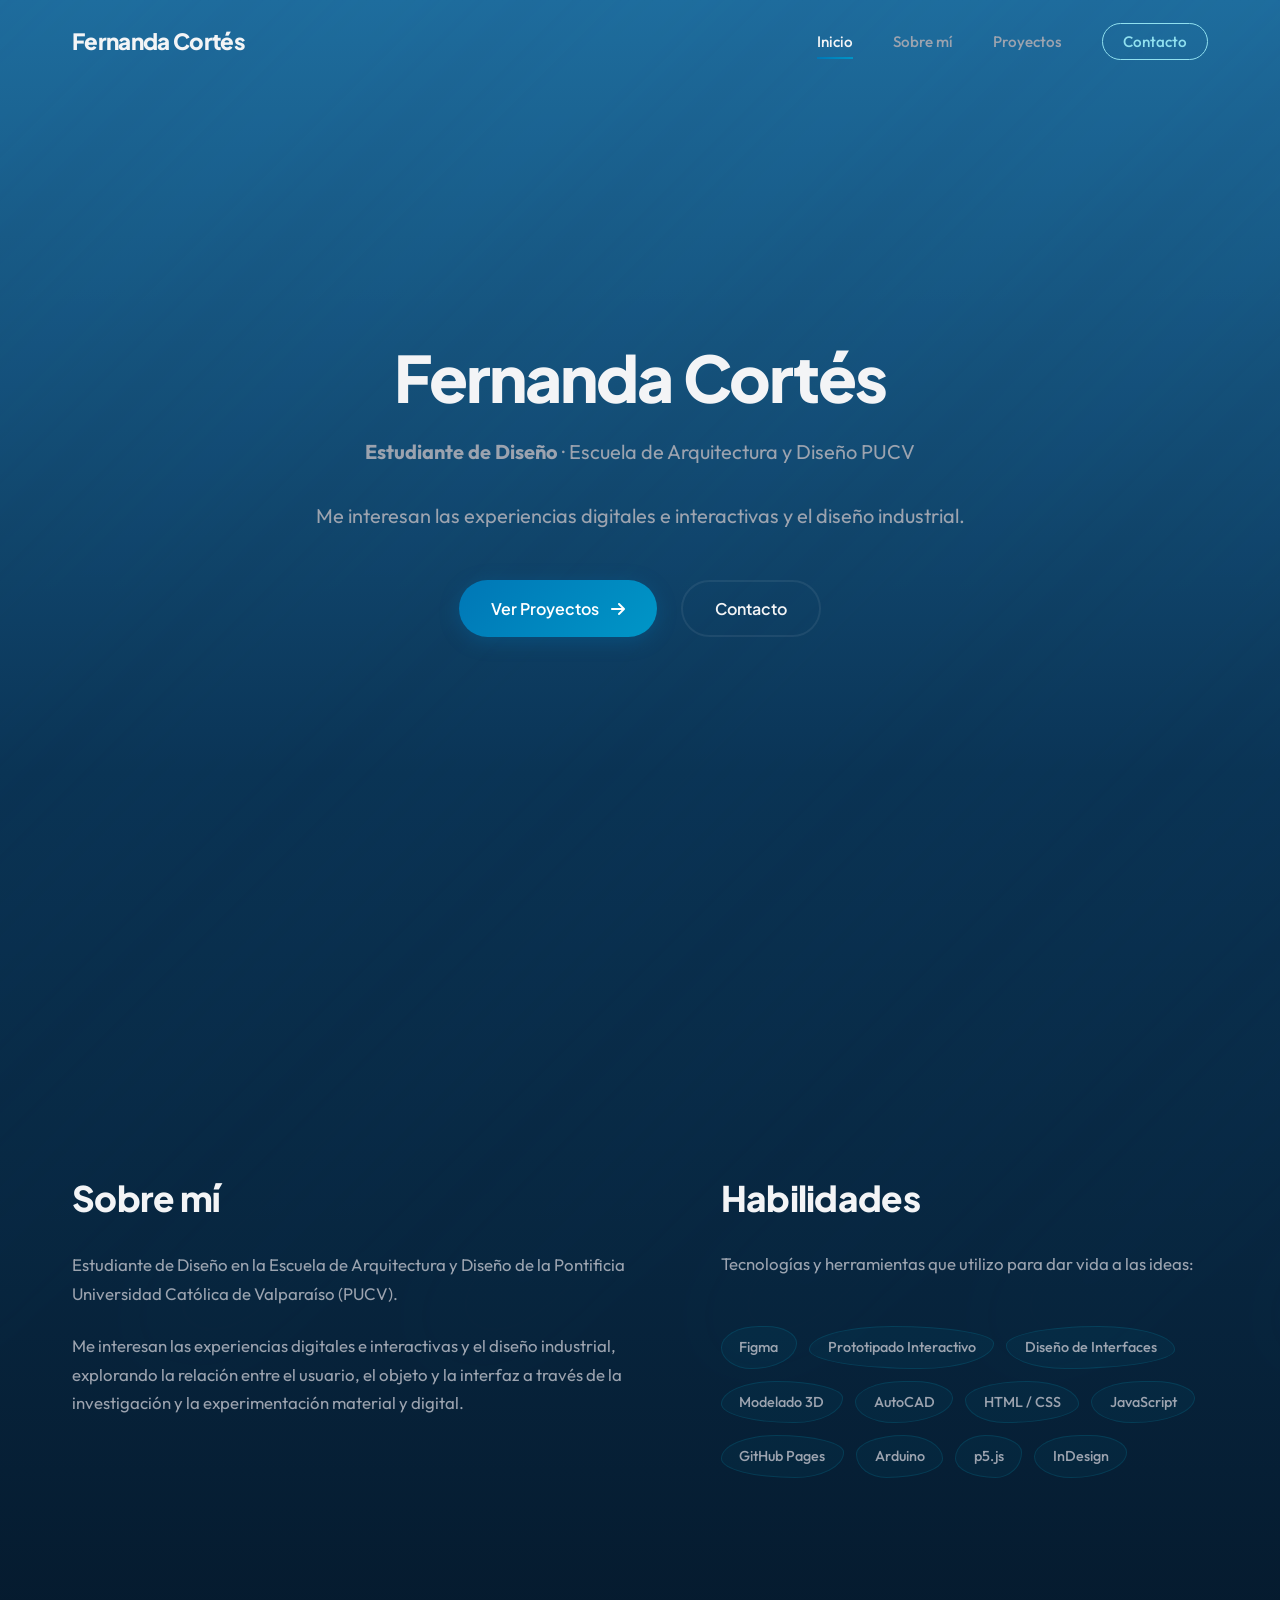
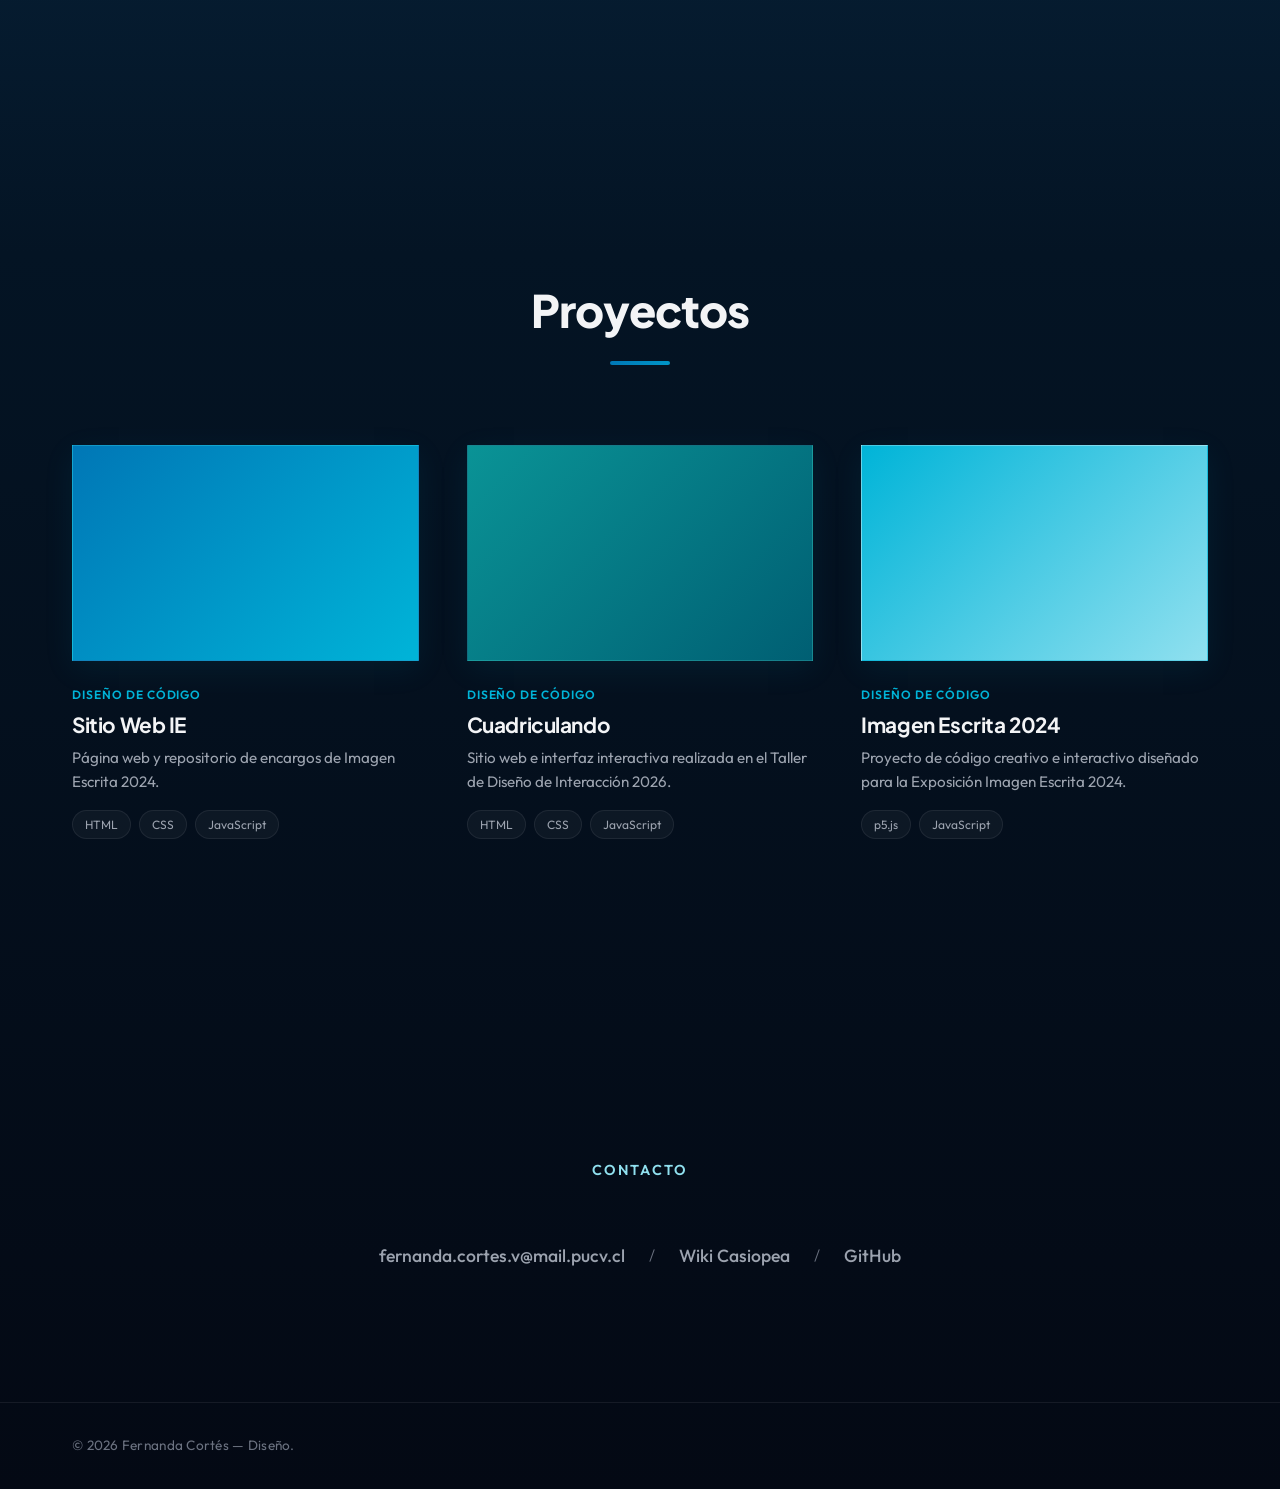
==== index.html @ 05c1f34c "primera propuesta" ====
<!DOCTYPE html>
<html lang="es">
<head>
    <meta charset="UTF-8">
    <meta name="viewport" content="width=device-width, initial-scale=1.0">
    <title>Diseño Desde el Código | Presentación</title>
    <meta name="description" content="Portafolio profesional de desarrollo web y diseño de interfaces. Creación de aplicaciones interactivas con tecnologías modernas y estética premium.">
    <!-- Google Fonts -->
    <link rel="preconnect" href="https://fonts.googleapis.com">
    <link rel="preconnect" href="https://fonts.gstatic.com" crossorigin>
    <link href="https://fonts.googleapis.com/css2?family=Outfit:wght@300;400;500;600;700;800&family=Plus+Jakarta+Sans:wght@300;400;500;600;700;800&display=swap" rel="stylesheet">
    <!-- FontAwesome para iconos -->
    <link rel="stylesheet" href="https://cdnjs.cloudflare.com/ajax/libs/font-awesome/6.4.0/css/all.min.css">
    <!-- Stylesheet -->
    <link rel="stylesheet" href="styles.css">
</head>
    <!-- Rayos de Sol Submarinos (Caustics) -->
    <div id="sunlight-rays"></div>

    <!-- Fondo de Partículas Dinámico -->
    <div id="hero-canvas-container">
        <canvas id="hero-canvas"></canvas>
    </div>

    <!-- Barra de Navegación -->
    <nav class="navbar" id="navbar">
        <div class="nav-container">
            <a href="#inicio" class="logo" id="nav-logo">
                Fernanda Cortés
            </a>
            
            <ul class="nav-menu" id="nav-menu">
                <li class="nav-item"><a href="#inicio" class="nav-link active" id="link-inicio">Inicio</a></li>
                <li class="nav-item"><a href="#sobre-mi" class="nav-link" id="link-sobre-mi">Sobre mí</a></li>
                <li class="nav-item"><a href="#proyectos" class="nav-link" id="link-proyectos">Proyectos</a></li>
                <li class="nav-item"><a href="#contacto" class="nav-link btn-contact" id="link-contacto">Contacto</a></li>
            </ul>

            <div class="hamburger" id="hamburger-menu">
                <span class="bar"></span>
                <span class="bar"></span>
                <span class="bar"></span>
            </div>
        </div>
    </nav>

    <!-- Sección Hero (Inicio) -->
    <header id="inicio" class="hero-section">
        <div class="hero-content">
            <h1 class="hero-title" id="hero-title">
                Fernanda Cortés
            </h1>
            <p class="hero-subtitle" id="hero-subtitle">
                <strong>Estudiante de Diseño</strong> · Escuela de Arquitectura y Diseño PUCV<br><br>
                Me interesan las experiencias digitales e interactivas y el diseño industrial.
            </p>
            <div class="hero-actions">
                <a href="#proyectos" class="btn btn-primary" id="btn-hero-projects">
                    Ver Proyectos <i class="fa-solid fa-arrow-right"></i>
                </a>
                <a href="#contacto" class="btn btn-secondary" id="btn-hero-contact">Contacto</a>
            </div>
        </div>
    </header>

    <!-- Sección Sobre Mí y Habilidades (Simplificada y sin cajas) -->
    <section id="sobre-mi" class="about-section section-padding">
        <div class="container">
            <div class="about-clean-grid">
                <!-- Columna Sobre Mí -->
                <div class="about-text">
                    <h2 class="about-title">Sobre mí</h2>
                    <p>
                        Estudiante de Diseño en la Escuela de Arquitectura y Diseño de la Pontificia Universidad Católica de Valparaíso (PUCV).
                    </p>
                    <p>
                        Me interesan las experiencias digitales e interactivas y el diseño industrial, explorando la relación entre el usuario, el objeto y la interfaz a través de la investigación y la experimentación material y digital.
                    </p>
                </div>

                <!-- Columna Habilidades -->
                <div class="skills-clean">
                    <h2 class="about-title">Habilidades</h2>
                    <p class="skills-intro">Tecnologías y herramientas que utilizo para dar vida a las ideas:</p>
                    <div class="skills-tags">
                        <span class="skill-tag">Figma</span>
                        <span class="skill-tag">Prototipado Interactivo</span>
                        <span class="skill-tag">Diseño de Interfaces</span>
                        <span class="skill-tag">Modelado 3D</span>
                        <span class="skill-tag">AutoCAD</span>
                        <span class="skill-tag">HTML / CSS</span>
                        <span class="skill-tag">JavaScript</span>
                        <span class="skill-tag">GitHub Pages</span>
                        <span class="skill-tag">Arduino</span>
                        <span class="skill-tag">p5.js</span>
                        <span class="skill-tag">InDesign</span>
                    </div>
                </div>
            </div>
        </div>
    </section>

    <!-- Sección Proyectos (Simplificada sin pestañas de filtro) -->
    <section id="proyectos" class="projects-section section-padding">
        <div class="container">
            <div class="section-header">
                <h2 class="section-title">Proyectos</h2>
                <div class="header-line"></div>
            </div>

            <!-- Grid de Proyectos Simplificado sin cajas pesadas -->
            <div class="projects-grid-clean">
                <!-- Proyecto 1 -->
                <div class="project-card-clean">
                    <a href="https://cortesfernanda.github.io/sitio_web_IE/" target="_blank" class="project-image-link">
                        <div class="project-image-wrapper-clean project-grad-1">
                            <img src="assets/project1.png" alt="Sitio Web IE" class="project-image-clean" onerror="this.style.display='none'">
                        </div>
                    </a>
                    <div class="project-info-clean">
                        <span class="project-category-clean">Diseño de Código</span>
                        <h3 class="project-title-clean">
                            <a href="https://cortesfernanda.github.io/sitio_web_IE/" target="_blank">Sitio Web IE</a>
                        </h3>
                        <p class="project-description-clean">Página web y repositorio de encargos de Imagen Escrita 2024.</p>
                        <div class="project-tags-clean">
                            <span>HTML</span>
                            <span>CSS</span>
                            <span>JavaScript</span>
                        </div>
                    </div>
                </div>

                <!-- Proyecto 2 -->
                <div class="project-card-clean">
                    <a href="https://cortesfernanda.github.io/Cuadriculando_FernandaCortes/" target="_blank" class="project-image-link">
                        <div class="project-image-wrapper-clean project-grad-2">
                            <img src="assets/project2.png" alt="Cuadriculando" class="project-image-clean" onerror="this.style.display='none'">
                        </div>
                    </a>
                    <div class="project-info-clean">
                        <span class="project-category-clean">Diseño de Código</span>
                        <h3 class="project-title-clean">
                            <a href="https://cortesfernanda.github.io/Cuadriculando_FernandaCortes/" target="_blank">Cuadriculando</a>
                        </h3>
                        <p class="project-description-clean">Sitio web e interfaz interactiva realizada en el Taller de Diseño de Interacción 2026.</p>
                        <div class="project-tags-clean">
                            <span>HTML</span>
                            <span>CSS</span>
                            <span>JavaScript</span>
                        </div>
                    </div>
                </div>

                <!-- Proyecto 3 -->
                <div class="project-card-clean">
                    <a href="https://editor.p5js.org/FernandaCortes/full/8elTo3p3l" target="_blank" class="project-image-link">
                        <div class="project-image-wrapper-clean project-grad-3">
                            <img src="assets/project3.png" alt="Imagen Escrita 2024" class="project-image-clean" onerror="this.style.display='none'">
                        </div>
                    </a>
                    <div class="project-info-clean">
                        <span class="project-category-clean">Diseño de Código</span>
                        <h3 class="project-title-clean">
                            <a href="https://editor.p5js.org/FernandaCortes/full/8elTo3p3l" target="_blank">Imagen Escrita 2024</a>
                        </h3>
                        <p class="project-description-clean">Proyecto de código creativo e interactivo diseñado para la Exposición Imagen Escrita 2024.</p>
                        <div class="project-tags-clean">
                            <span>p5.js</span>
                            <span>JavaScript</span>
                        </div>
                    </div>
                </div>
            </div>
        </div>
    </section>

    <!-- Sección Contacto (Sin cajas de texto) -->
    <section id="contacto" class="contact-section section-padding">
        <div class="container">
            <div class="contact-clean-content">
                <span class="contact-subtle-title">Contacto</span>
                <div class="contact-single-line">
                    <a href="mailto:fernanda.cortes.v@mail.pucv.cl" class="contact-single-link">fernanda.cortes.v@mail.pucv.cl</a>
                    <span class="contact-divider">/</span>
                    <a href="https://wiki.ead.pucv.cl/Fernanda_Cort%C3%A9s" target="_blank" class="contact-single-link">Wiki Casiopea</a>
                    <span class="contact-divider">/</span>
                    <a href="https://github.com/cortesfernanda" target="_blank" class="contact-single-link">GitHub</a>
                </div>
            </div>
        </div>
    </section>

    <!-- Footer -->
    <footer class="footer">
        <div class="container">
            <div class="footer-content-minimal">
                <p>&copy; 2026 Fernanda Cortés — Diseño.</p>
            </div>
        </div>
    </footer>

    <!-- Scripts -->
    <script src="script.js"></script>
</body>
</html>
---- styles.css ----
/* ==========================================================================
   PORTAFOLIO PREMIUM - ESTILOS PRINCIPALES
   ========================================================================== */

/* Variables y Tokens de Diseño */
:root {
    --bg-primary: #040914;
    --bg-secondary: #0a1424;
    --bg-tertiary: #12243d;
    --primary: #0077b6;
    --primary-light: #90e0ef;
    --secondary: #0096c7;
    --accent: #00b4d8;
    --accent-rgb: 0, 180, 216;
    --success: #10b981;
    --error: #ef4444;
    
    --text-primary: #f3f4f6;
    --text-secondary: #9ca3af;
    --text-muted: #6b7280;
    
    --primary-grad: linear-gradient(135deg, var(--primary), var(--secondary));
    --accent-grad: linear-gradient(135deg, var(--secondary), var(--accent));
    --dark-grad: linear-gradient(180deg, var(--bg-primary), var(--bg-secondary));
    
    --glass-bg: rgba(18, 18, 33, 0.6);
    --glass-border: rgba(255, 255, 255, 0.07);
    --glass-shadow: 0 8px 32px 0 rgba(0, 0, 0, 0.37);
    
    --font-heading: 'Plus Jakarta Sans', sans-serif;
    --font-body: 'Outfit', sans-serif;
    
    --transition-smooth: all 0.4s cubic-bezier(0.16, 1, 0.3, 1);
    --transition-fast: all 0.2s ease;
}

/* Reset de Estilos */
*, *::before, *::after {
    box-sizing: border-box;
    margin: 0;
    padding: 0;
}

html {
    scroll-behavior: smooth;
    font-size: 16px;
    background-color: var(--bg-primary);
    color: var(--text-primary);
}

body {
    font-family: var(--font-body);
    line-height: 1.6;
    overflow-x: hidden;
    background: linear-gradient(to bottom, #1e6b9c 0%, #0a3354 25%, #041424 60%, #040914 100%);
    background-attachment: scroll;
}

/* Rayos de Sol Submarinos (Caustics Effect) */
#sunlight-rays {
    position: fixed;
    top: -50%;
    left: -50%;
    right: -50%;
    bottom: -50%;
    background: repeating-linear-gradient(
        -45deg,
        rgba(144, 224, 239, 0.04) 0px,
        rgba(144, 224, 239, 0.04) 50px,
        transparent 100px,
        transparent 200px
    );
    filter: blur(45px);
    pointer-events: none;
    z-index: 1;
    mix-blend-mode: overlay;
    animation: ray-shimmer 25s ease-in-out infinite alternate;
}

@keyframes ray-shimmer {
    0% {
        transform: rotate(-8deg) translateY(0);
        opacity: 0.5;
    }
    50% {
        transform: rotate(-4deg) translateY(-30px);
        opacity: 1;
    }
    100% {
        transform: rotate(-10deg) translateY(15px);
        opacity: 0.5;
    }
}

/* Scrollbar Personalizado */
::-webkit-scrollbar {
    width: 10px;
}
::-webkit-scrollbar-track {
    background: var(--bg-primary);
}
::-webkit-scrollbar-thumb {
    background: var(--bg-tertiary);
    border-radius: 5px;
    border: 2px solid var(--bg-primary);
}
::-webkit-scrollbar-thumb:hover {
    background: var(--primary);
}

/* Tipografía y Elementos Comunes */
h1, h2, h3, h4, h5, h6 {
    font-family: var(--font-heading);
    font-weight: 700;
    letter-spacing: -0.02em;
    line-height: 1.2;
}

a {
    color: inherit;
    text-decoration: none;
    transition: var(--transition-fast);
}

ul {
    list-style: none;
}

img {
    max-width: 100%;
    height: auto;
    display: block;
}

/* Clases de Utilidad */
.container {
    width: 100%;
    max-width: 1200px;
    margin: 0 auto;
    padding: 0 2rem;
}

.section-padding {
    padding: 8rem 0;
}

.glass-card {
    background: var(--glass-bg);
    backdrop-filter: blur(12px) saturate(180%);
    -webkit-backdrop-filter: blur(12px) saturate(180%);
    border: 1px solid var(--glass-border);
    border-radius: 16px;
    box-shadow: var(--glass-shadow);
    transition: var(--transition-smooth);
}

.text-gradient {
    background: var(--primary-grad);
    -webkit-background-clip: text;
    -webkit-text-fill-color: transparent;
    background-clip: text;
}

/* Cabecera de Secciones */
.section-header {
    text-align: center;
    margin-bottom: 5rem;
}

.section-tagline {
    font-size: 0.9rem;
    text-transform: uppercase;
    letter-spacing: 0.15em;
    color: var(--accent);
    font-weight: 600;
    margin-bottom: 0.5rem;
    display: block;
}

.section-title {
    font-size: 2.8rem;
    font-weight: 800;
    position: relative;
    display: inline-block;
    padding-bottom: 1rem;
}

.header-line {
    width: 60px;
    height: 4px;
    background: var(--primary-grad);
    margin: 0.5rem auto 0;
    border-radius: 2px;
}

/* Botones */
.btn {
    display: inline-flex;
    align-items: center;
    gap: 0.75rem;
    padding: 0.85rem 2rem;
    font-size: 1rem;
    font-weight: 600;
    border-radius: 50px;
    transition: var(--transition-smooth);
    cursor: pointer;
    font-family: var(--font-heading);
}

.btn-primary {
    background: var(--primary-grad);
    color: #fff;
    border: none;
    box-shadow: 0 4px 20px rgba(0, 119, 182, 0.3);
}

.btn-primary:hover {
    transform: translateY(-3px);
    box-shadow: 0 8px 30px rgba(0, 119, 182, 0.5);
}

.btn-secondary {
    background: transparent;
    color: var(--text-primary);
    border: 2px solid var(--glass-border);
    backdrop-filter: blur(8px);
}

.btn-secondary:hover {
    background: rgba(255, 255, 255, 0.05);
    border-color: var(--text-primary);
    transform: translateY(-3px);
}

/* Canvas de Fondo */
#hero-canvas-container {
    position: fixed;
    top: 0;
    left: 0;
    width: 100vw;
    height: 100vh;
    z-index: -1;
    overflow: hidden;
    pointer-events: none;
    opacity: 0.45;
}

#hero-canvas {
    width: 100%;
    height: 100%;
}

/* ==========================================================================
   NAVEGACIÓN (Navbar)
   ========================================================================== */
.navbar {
    position: fixed;
    top: 0;
    left: 0;
    width: 100%;
    z-index: 1000;
    transition: var(--transition-smooth);
    padding: 1.5rem 0;
}

.navbar.scrolled {
    padding: 0.8rem 0;
    background: rgba(9, 9, 14, 0.8);
    backdrop-filter: blur(20px);
    -webkit-backdrop-filter: blur(20px);
    border-bottom: 1px solid var(--glass-border);
    box-shadow: 0 10px 30px rgba(0, 0, 0, 0.25);
}

.nav-container {
    display: flex;
    justify-content: space-between;
    align-items: center;
    max-width: 1200px;
    margin: 0 auto;
    padding: 0 2rem;
}

.logo {
    font-size: 1.4rem;
    font-weight: 800;
    font-family: var(--font-heading);
    letter-spacing: -0.03em;
}

.logo-accent {
    color: var(--accent);
    font-weight: 600;
}

.nav-menu {
    display: flex;
    align-items: center;
    gap: 2.5rem;
}

.nav-link {
    font-size: 0.95rem;
    font-weight: 500;
    position: relative;
    padding: 0.5rem 0;
    color: var(--text-secondary);
}

.nav-link::after {
    content: '';
    position: absolute;
    bottom: 0;
    left: 0;
    width: 0;
    height: 2px;
    background: var(--primary-grad);
    transition: var(--transition-smooth);
}

.nav-link:hover, .nav-link.active {
    color: var(--text-primary);
}

.nav-link:hover::after, .nav-link.active::after {
    width: 100%;
}

.btn-contact {
    padding: 0.5rem 1.25rem;
    border: 1px solid var(--primary-light);
    border-radius: 20px;
    color: var(--primary-light);
    transition: var(--transition-smooth);
}

.btn-contact::after {
    display: none;
}

.btn-contact:hover {
    background: var(--primary);
    color: #fff;
    border-color: var(--primary);
    box-shadow: 0 4px 15px rgba(0, 119, 182, 0.3);
}

/* Menú Hamburguesa */
.hamburger {
    display: none;
    cursor: pointer;
}

.bar {
    display: block;
    width: 25px;
    height: 3px;
    margin: 5px auto;
    -webkit-transition: all 0.3s ease-in-out;
    transition: all 0.3s ease-in-out;
    background-color: var(--text-primary);
    border-radius: 2px;
}

/* ==========================================================================
   SECCIÓN HERO (Inicio)
   ========================================================================== */
.hero-section {
    min-height: 100vh;
    display: flex;
    flex-direction: column;
    justify-content: flex-start;
    align-items: center;
    text-align: center;
    padding: 38vh 2rem 0 2rem;
    position: relative;
    z-index: 2;
}

.hero-content {
    max-width: 850px;
    display: flex;
    flex-direction: column;
    align-items: center;
    gap: 1.5rem;
    animation: fadeInUp 1s cubic-bezier(0.16, 1, 0.3, 1) forwards;
}

.badge {
    background: rgba(0, 119, 182, 0.12);
    border: 1px solid rgba(0, 119, 182, 0.25);
    padding: 0.5rem 1.25rem;
    border-radius: 50px;
    font-size: 0.85rem;
    font-weight: 600;
    color: var(--primary-light);
    letter-spacing: 0.05em;
    backdrop-filter: blur(8px);
}

.hero-title {
    font-size: 4rem;
    font-weight: 800;
    line-height: 1.1;
    letter-spacing: -0.03em;
}

.hero-subtitle {
    font-size: 1.25rem;
    color: var(--text-secondary);
    max-width: 650px;
    line-height: 1.6;
    margin-bottom: 1.5rem;
}

.hero-actions {
    display: flex;
    gap: 1.5rem;
}

.scroll-indicator {
    position: absolute;
    bottom: 30px;
    display: flex;
    flex-direction: column;
    align-items: center;
    gap: 8px;
    color: var(--text-muted);
    font-size: 0.8rem;
    text-transform: uppercase;
    letter-spacing: 0.1em;
}

.mouse {
    width: 26px;
    height: 42px;
    border: 2px solid var(--text-muted);
    border-radius: 20px;
    position: relative;
}

.wheel {
    width: 4px;
    height: 8px;
    background-color: var(--accent);
    border-radius: 2px;
    position: absolute;
    top: 8px;
    left: 50%;
    transform: translateX(-50%);
    animation: scrollMouse 1.5s infinite;
}

/* ==========================================================================
   SECCIÓN SOBRE MÍ
   ========================================================================== */
/* ==========================================================================
   SECCIÓN SOBRE MÍ Y HABILIDADES (Simplificada)
   ========================================================================== */
.about-section {
    min-height: 95vh;
    display: flex;
    align-items: center;
    padding: 4rem 0;
}

.about-section .container {
    width: 100%;
}

.about-clean-grid {
    display: grid;
    grid-template-columns: 1.2fr 1fr;
    gap: 4rem;
    align-items: start;
}

.about-text, .skills-clean {
    display: flex;
    flex-direction: column;
    gap: 1.5rem;
}

.about-title {
    font-size: 2.2rem;
    font-weight: 800;
    margin-bottom: 0.5rem;
}

.lead-text {
    font-size: 1.2rem;
    color: var(--text-primary);
    line-height: 1.7;
    font-weight: 500;
}

.about-text p {
    color: var(--text-secondary);
    font-size: 1.05rem;
    line-height: 1.7;
}

.skills-intro {
    color: var(--text-secondary);
    font-size: 1.05rem;
}

.skills-tags {
    display: flex;
    flex-wrap: wrap;
    gap: 0.75rem;
    margin-top: 1.5rem;
}

.skill-tag {
    background: rgba(0, 180, 216, 0.05);
    border: 1px solid rgba(0, 180, 216, 0.15);
    padding: 0.55rem 1.1rem;
    border-radius: 50% 40% 60% 40% / 50% 40% 60% 50%;
    font-size: 0.9rem;
    font-weight: 500;
    color: var(--text-secondary);
    transition: all 0.5s ease-in-out;
    display: inline-block;
}

/* Unique organic variations for bubble shapes */
.skill-tag:nth-child(2n) {
    border-radius: 45% 55% 40% 60% / 55% 40% 60% 45%;
}

.skill-tag:nth-child(3n) {
    border-radius: 55% 45% 65% 35% / 45% 55% 45% 55%;
}

.skill-tag:hover {
    background: rgba(0, 180, 216, 0.18);
    border-color: rgba(144, 224, 239, 0.4);
    color: var(--text-primary);
    border-radius: 40% 60% 40% 60% / 40% 60% 40% 60%;
    transform: translateY(-4px) scale(1.04);
    box-shadow: 0 8px 20px rgba(0, 180, 216, 0.25);
}

/* ==========================================================================
   SECCIÓN PROYECTOS (Simplificada)
   ========================================================================== */
.projects-section {
    padding-top: 8rem;
}

.projects-grid-clean {
    display: grid;
    grid-template-columns: repeat(3, 1fr);
    gap: 3rem;
    max-width: 1200px;
    margin: 0 auto;
}

.project-card-clean {
    display: flex;
    flex-direction: column;
    gap: 1.5rem;
    transition: var(--transition-smooth);
}

.project-image-wrapper-clean {
    position: relative;
    overflow: hidden;
    aspect-ratio: 16/10;
    border: 1px solid var(--glass-border);
    transition: transform 0.8s cubic-bezier(0.16, 1, 0.3, 1), box-shadow 0.8s cubic-bezier(0.16, 1, 0.3, 1), border-color 0.8s ease;
    box-shadow: 0 8px 30px rgba(0, 180, 216, 0.08);
}

/* Morphing jellyfish animations for each project card to avoid sync */
.project-card-clean:nth-child(1) .project-image-wrapper-clean {
    animation: jellyfish-morph-1 12s ease-in-out infinite;
}

.project-card-clean:nth-child(2) .project-image-wrapper-clean {
    animation: jellyfish-morph-2 15s ease-in-out infinite;
}

.project-card-clean:nth-child(3) .project-image-wrapper-clean {
    animation: jellyfish-morph-3 18s ease-in-out infinite;
}

.project-card-clean:hover .project-image-wrapper-clean {
    transform: translateY(-8px) scale(1.02);
    box-shadow: 0 15px 35px rgba(0, 180, 216, 0.25);
    border-color: rgba(0, 180, 216, 0.4);
}

.project-grad-1 {
    background: linear-gradient(135deg, #0077b6 0%, #00b4d8 100%);
}

.project-grad-2 {
    background: linear-gradient(135deg, #0a9396 0%, #005f73 100%);
}

.project-grad-3 {
    background: linear-gradient(135deg, #00b4d8 0%, #90e0ef 100%);
}

.project-image-clean {
    width: 100%;
    height: 100%;
    object-fit: cover;
    transition: var(--transition-smooth);
}

.project-card-clean:hover .project-image-clean {
    transform: scale(1.03);
}

/* Jellyfish Keyframes */
@keyframes jellyfish-morph-1 {
    0%, 100% {
        border-radius: 60% 40% 30% 70% / 60% 30% 70% 40%;
    }
    50% {
        border-radius: 50% 50% 50% 50% / 50% 50% 50% 50%;
    }
}

@keyframes jellyfish-morph-2 {
    0%, 100% {
        border-radius: 50% 50% 35% 65% / 55% 45% 55% 45%;
    }
    50% {
        border-radius: 65% 35% 50% 50% / 45% 55% 45% 55%;
    }
}

@keyframes jellyfish-morph-3 {
    0%, 100% {
        border-radius: 40% 60% 60% 40% / 60% 40% 60% 40%;
    }
    50% {
        border-radius: 55% 45% 35% 65% / 40% 60% 40% 60%;
    }
}


.project-info-clean {
    display: flex;
    flex-direction: column;
    gap: 0.5rem;
}

.project-category-clean {
    font-size: 0.75rem;
    font-weight: 600;
    color: var(--accent);
    text-transform: uppercase;
    letter-spacing: 0.08em;
}

.project-title-clean {
    font-size: 1.3rem;
    font-weight: 700;
}

.project-title-clean a:hover {
    color: var(--primary-light);
}

.project-description-clean {
    color: var(--text-secondary);
    font-size: 0.95rem;
    line-height: 1.6;
}

.project-tags-clean {
    display: flex;
    flex-wrap: wrap;
    gap: 0.5rem;
    margin-top: 0.5rem;
}

.project-tags-clean span {
    background: rgba(255, 255, 255, 0.04);
    border: 1px solid var(--glass-border);
    padding: 0.25rem 0.75rem;
    border-radius: 20px;
    font-size: 0.75rem;
    color: var(--text-secondary);
}

/* ==========================================================================
   SECCIÓN CONTACTO (Simplificada)
   ========================================================================== */
.contact-section {
    padding-top: 12rem; /* Bajar la sección de contacto */
}

.contact-clean-content {
    max-width: 700px;
    margin: 0 auto;
    text-align: center;
    display: flex;
    flex-direction: column;
    align-items: center;
    gap: 1.5rem;
}

.contact-subtle-title {
    font-size: 0.9rem;
    text-transform: uppercase;
    letter-spacing: 0.15em;
    color: var(--primary-light);
    font-weight: 600;
    margin-bottom: 0.5rem;
}

.contact-single-line {
    display: flex;
    justify-content: center;
    align-items: center;
    gap: 1.5rem;
    margin-top: 1.5rem;
    flex-wrap: wrap;
}

.contact-single-link {
    font-size: 1.1rem;
    color: var(--text-secondary);
    font-weight: 500;
    transition: var(--transition-fast);
    padding: 0.2rem 0;
    border-bottom: 1px solid transparent;
}

.contact-single-link:hover {
    color: var(--primary-light);
    border-bottom: 1px solid var(--primary-light);
}

.contact-divider {
    color: var(--text-muted);
    font-weight: 300;
}

.social-link-item:hover {
    color: var(--primary-light);
    transform: translateY(-2px);
}

/* ==========================================================================
   FOOTER
   ========================================================================== */
.footer {
    border-top: 1px solid var(--glass-border);
    padding: 2rem 0;
    background: transparent;
}

.footer-content-minimal {
    display: flex;
    justify-content: flex-start;
    align-items: center;
}

.footer-content-minimal p {
    color: var(--text-muted);
    font-size: 0.85rem;
    letter-spacing: 0.02em;
}

/* ==========================================================================
   ANIMACIONES
   ========================================================================== */
@keyframes fadeInUp {
    from {
        opacity: 0;
        transform: translateY(30px);
    }
    to {
        opacity: 1;
        transform: translateY(0);
    }
}

@keyframes scrollMouse {
    0% {
        opacity: 1;
        transform: translate(-50%, 0);
    }
    100% {
        opacity: 0;
        transform: translate(-50%, 15px);
    }
}

/* ==========================================================================
   DISEÑO RESPONSIVO (Media Queries)
   ========================================================================== */
@media (max-width: 1024px) {
    .about-clean-grid {
        grid-template-columns: 1fr;
        gap: 3rem;
    }
    
    .projects-grid-clean {
        grid-template-columns: repeat(2, 1fr);
        gap: 2rem;
    }
}

@media (max-width: 768px) {
    html {
        font-size: 15px;
    }
    
    .section-padding {
        padding: 5rem 0;
    }
    
    .hero-title {
        font-size: 2.8rem;
    }
    
    .hero-subtitle {
        font-size: 1.1rem;
    }
    
    .hero-actions {
        flex-direction: column;
        width: 100%;
        gap: 1rem;
    }
    
    .btn {
        width: 100%;
        justify-content: center;
    }
    
    .hamburger {
        display: block;
    }
    
    .hamburger.active .bar:nth-child(2) {
        opacity: 0;
    }
    
    .hamburger.active .bar:nth-child(1) {
        transform: translateY(8px) rotate(45deg);
    }
    
    .hamburger.active .bar:nth-child(3) {
        transform: translateY(-8px) rotate(-45deg);
    }
    
    .nav-menu {
        position: fixed;
        left: -100%;
        top: 0;
        flex-direction: column;
        background: rgba(9, 9, 14, 0.98);
        backdrop-filter: blur(20px);
        -webkit-backdrop-filter: blur(20px);
        width: 100%;
        height: 100vh;
        justify-content: center;
        gap: 2rem;
        transition: 0.3s;
        z-index: 999;
    }
    
    .nav-menu.active {
        left: 0;
    }
    
    .projects-grid-clean {
        grid-template-columns: 1fr;
    }
    
      .contact-single-line {
          flex-direction: column;
          align-items: center;
          gap: 1rem;
      }
      .contact-divider {
          display: none;
      }
}
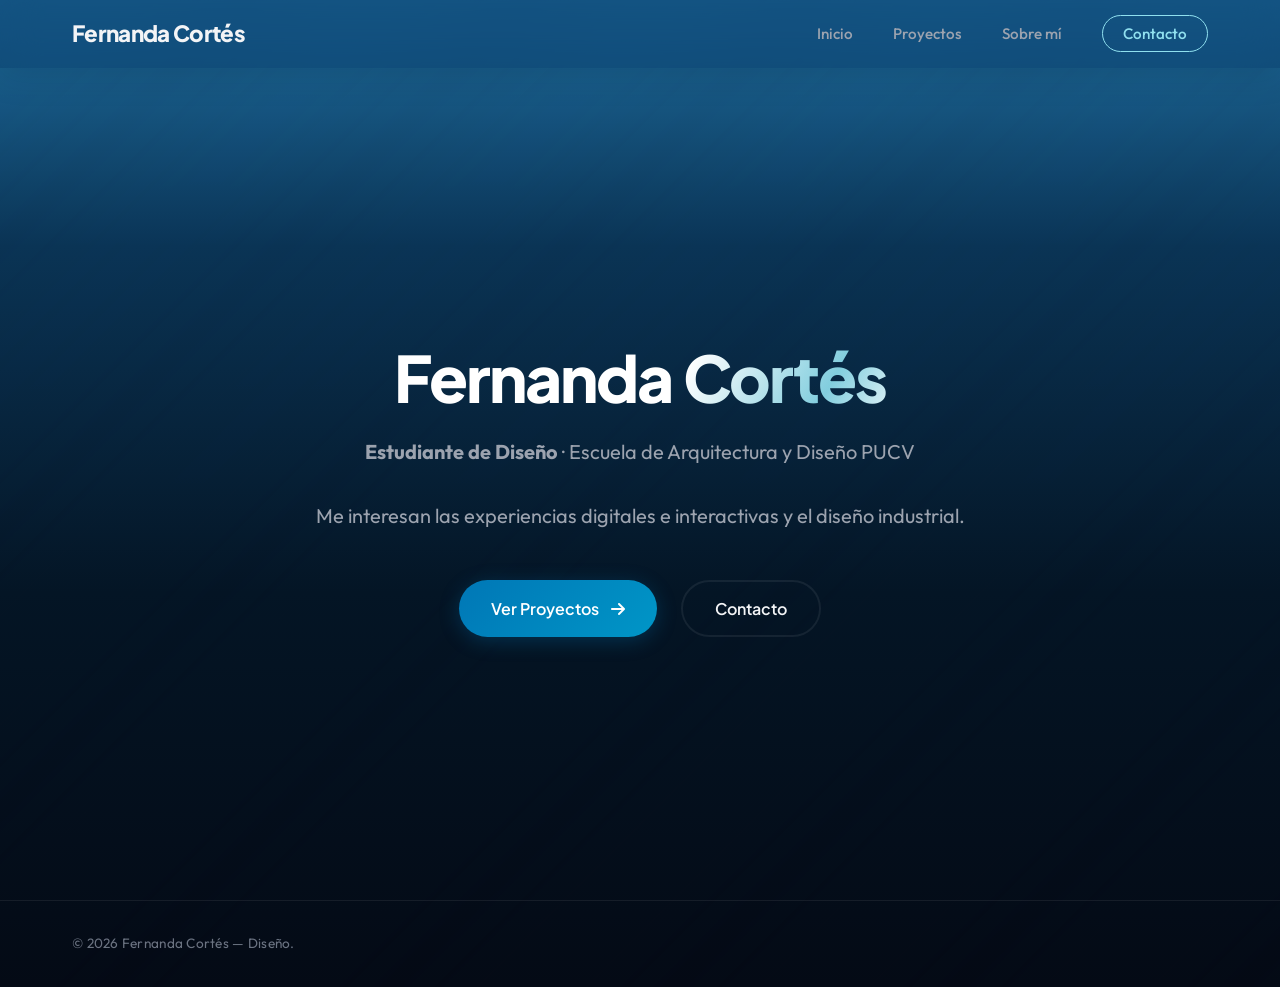
==== commit d38c3305: "tercer prototipo" ====
--- a/index.html
+++ b/index.html
@@ -14,40 +14,43 @@
     <!-- Stylesheet -->
     <link rel="stylesheet" href="styles.css">
 </head>
-    <!-- Rayos de Sol Submarinos (Caustics) -->
-    <div id="sunlight-rays"></div>
+    <!-- Rayos de Sol Submarinos (Caustics) - Se oculta a lectores de pantalla (aria-hidden="true") porque es un efecto puramente decorativo -->
+    <div id="sunlight-rays" aria-hidden="true"></div>
 
-    <!-- Fondo de Partículas Dinámico -->
-    <div id="hero-canvas-container">
+    <!-- Fondo de Partículas Dinámico - Ocultado a lectores de pantalla para que no cause interferencia visual o auditiva -->
+    <div id="hero-canvas-container" aria-hidden="true">
         <canvas id="hero-canvas"></canvas>
     </div>
 
-    <!-- Barra de Navegación -->
-    <nav class="navbar" id="navbar">
+    <!-- Barra de Navegación Principal - Definimos role="navigation" y aria-label para describir su propósito -->
+    <nav class="navbar" id="navbar" role="navigation" aria-label="Navegación principal">
         <div class="nav-container">
-            <a href="#inicio" class="logo" id="nav-logo">
+            <!-- Logotipo / Enlace que lleva al inicio de la página -->
+            <a href="index.html" class="logo" id="nav-logo" aria-label="Fernanda Cortés - Volver al Inicio">
                 Fernanda Cortés
             </a>
             
+            <!-- Lista ordenada de enlaces de navegación -->
             <ul class="nav-menu" id="nav-menu">
-                <li class="nav-item"><a href="#inicio" class="nav-link active" id="link-inicio">Inicio</a></li>
-                <li class="nav-item"><a href="#sobre-mi" class="nav-link" id="link-sobre-mi">Sobre mí</a></li>
-                <li class="nav-item"><a href="#proyectos" class="nav-link" id="link-proyectos">Proyectos</a></li>
-                <li class="nav-item"><a href="#contacto" class="nav-link btn-contact" id="link-contacto">Contacto</a></li>
+                <li class="nav-item"><a href="index.html" class="nav-link active" id="link-inicio">Inicio</a></li>
+                <li class="nav-item"><a href="proyectos.html" class="nav-link" id="link-proyectos">Proyectos</a></li>
+                <li class="nav-item"><a href="sobre-mi.html" class="nav-link" id="link-sobre-mi">Sobre mí</a></li>
+                <li class="nav-item"><a href="contacto.html" class="nav-link btn-contact" id="link-contacto">Contacto</a></li>
             </ul>
 
-            <div class="hamburger" id="hamburger-menu">
-                <span class="bar"></span>
-                <span class="bar"></span>
-                <span class="bar"></span>
-            </div>
+            <!-- Botón de Menú Hamburguesa accesible mediante teclado -->
+            <button class="hamburger" id="hamburger-menu" aria-label="Abrir menú de navegación" aria-expanded="false" aria-controls="nav-menu">
+                <span class="bar" aria-hidden="true"></span>
+                <span class="bar" aria-hidden="true"></span>
+                <span class="bar" aria-hidden="true"></span>
+            </button>
         </div>
     </nav>
 
     <!-- Sección Hero (Inicio) -->
     <header id="inicio" class="hero-section">
         <div class="hero-content">
-            <h1 class="hero-title" id="hero-title">
+            <h1 class="hero-title water-shimmer-text" id="hero-title">
                 Fernanda Cortés
             </h1>
             <p class="hero-subtitle" id="hero-subtitle">
@@ -55,141 +58,19 @@
                 Me interesan las experiencias digitales e interactivas y el diseño industrial.
             </p>
             <div class="hero-actions">
-                <a href="#proyectos" class="btn btn-primary" id="btn-hero-projects">
+                <a href="proyectos.html" class="btn btn-primary" id="btn-hero-projects">
                     Ver Proyectos <i class="fa-solid fa-arrow-right"></i>
                 </a>
-                <a href="#contacto" class="btn btn-secondary" id="btn-hero-contact">Contacto</a>
+                <a href="contacto.html" class="btn btn-secondary" id="btn-hero-contact">Contacto</a>
             </div>
         </div>
     </header>
 
-    <!-- Sección Sobre Mí y Habilidades (Simplificada y sin cajas) -->
-    <section id="sobre-mi" class="about-section section-padding">
-        <div class="container">
-            <div class="about-clean-grid">
-                <!-- Columna Sobre Mí -->
-                <div class="about-text">
-                    <h2 class="about-title">Sobre mí</h2>
-                    <p>
-                        Estudiante de Diseño en la Escuela de Arquitectura y Diseño de la Pontificia Universidad Católica de Valparaíso (PUCV).
-                    </p>
-                    <p>
-                        Me interesan las experiencias digitales e interactivas y el diseño industrial, explorando la relación entre el usuario, el objeto y la interfaz a través de la investigación y la experimentación material y digital.
-                    </p>
-                </div>
 
-                <!-- Columna Habilidades -->
-                <div class="skills-clean">
-                    <h2 class="about-title">Habilidades</h2>
-                    <p class="skills-intro">Tecnologías y herramientas que utilizo para dar vida a las ideas:</p>
-                    <div class="skills-tags">
-                        <span class="skill-tag">Figma</span>
-                        <span class="skill-tag">Prototipado Interactivo</span>
-                        <span class="skill-tag">Diseño de Interfaces</span>
-                        <span class="skill-tag">Modelado 3D</span>
-                        <span class="skill-tag">AutoCAD</span>
-                        <span class="skill-tag">HTML / CSS</span>
-                        <span class="skill-tag">JavaScript</span>
-                        <span class="skill-tag">GitHub Pages</span>
-                        <span class="skill-tag">Arduino</span>
-                        <span class="skill-tag">p5.js</span>
-                        <span class="skill-tag">InDesign</span>
-                    </div>
-                </div>
-            </div>
-        </div>
-    </section>
 
-    <!-- Sección Proyectos (Simplificada sin pestañas de filtro) -->
-    <section id="proyectos" class="projects-section section-padding">
-        <div class="container">
-            <div class="section-header">
-                <h2 class="section-title">Proyectos</h2>
-                <div class="header-line"></div>
-            </div>
 
-            <!-- Grid de Proyectos Simplificado sin cajas pesadas -->
-            <div class="projects-grid-clean">
-                <!-- Proyecto 1 -->
-                <div class="project-card-clean">
-                    <a href="https://cortesfernanda.github.io/sitio_web_IE/" target="_blank" class="project-image-link">
-                        <div class="project-image-wrapper-clean project-grad-1">
-                            <img src="assets/project1.png" alt="Sitio Web IE" class="project-image-clean" onerror="this.style.display='none'">
-                        </div>
-                    </a>
-                    <div class="project-info-clean">
-                        <span class="project-category-clean">Diseño de Código</span>
-                        <h3 class="project-title-clean">
-                            <a href="https://cortesfernanda.github.io/sitio_web_IE/" target="_blank">Sitio Web IE</a>
-                        </h3>
-                        <p class="project-description-clean">Página web y repositorio de encargos de Imagen Escrita 2024.</p>
-                        <div class="project-tags-clean">
-                            <span>HTML</span>
-                            <span>CSS</span>
-                            <span>JavaScript</span>
-                        </div>
-                    </div>
-                </div>
 
-                <!-- Proyecto 2 -->
-                <div class="project-card-clean">
-                    <a href="https://cortesfernanda.github.io/Cuadriculando_FernandaCortes/" target="_blank" class="project-image-link">
-                        <div class="project-image-wrapper-clean project-grad-2">
-                            <img src="assets/project2.png" alt="Cuadriculando" class="project-image-clean" onerror="this.style.display='none'">
-                        </div>
-                    </a>
-                    <div class="project-info-clean">
-                        <span class="project-category-clean">Diseño de Código</span>
-                        <h3 class="project-title-clean">
-                            <a href="https://cortesfernanda.github.io/Cuadriculando_FernandaCortes/" target="_blank">Cuadriculando</a>
-                        </h3>
-                        <p class="project-description-clean">Sitio web e interfaz interactiva realizada en el Taller de Diseño de Interacción 2026.</p>
-                        <div class="project-tags-clean">
-                            <span>HTML</span>
-                            <span>CSS</span>
-                            <span>JavaScript</span>
-                        </div>
-                    </div>
-                </div>
 
-                <!-- Proyecto 3 -->
-                <div class="project-card-clean">
-                    <a href="https://editor.p5js.org/FernandaCortes/full/8elTo3p3l" target="_blank" class="project-image-link">
-                        <div class="project-image-wrapper-clean project-grad-3">
-                            <img src="assets/project3.png" alt="Imagen Escrita 2024" class="project-image-clean" onerror="this.style.display='none'">
-                        </div>
-                    </a>
-                    <div class="project-info-clean">
-                        <span class="project-category-clean">Diseño de Código</span>
-                        <h3 class="project-title-clean">
-                            <a href="https://editor.p5js.org/FernandaCortes/full/8elTo3p3l" target="_blank">Imagen Escrita 2024</a>
-                        </h3>
-                        <p class="project-description-clean">Proyecto de código creativo e interactivo diseñado para la Exposición Imagen Escrita 2024.</p>
-                        <div class="project-tags-clean">
-                            <span>p5.js</span>
-                            <span>JavaScript</span>
-                        </div>
-                    </div>
-                </div>
-            </div>
-        </div>
-    </section>
-
-    <!-- Sección Contacto (Sin cajas de texto) -->
-    <section id="contacto" class="contact-section section-padding">
-        <div class="container">
-            <div class="contact-clean-content">
-                <span class="contact-subtle-title">Contacto</span>
-                <div class="contact-single-line">
-                    <a href="mailto:fernanda.cortes.v@mail.pucv.cl" class="contact-single-link">fernanda.cortes.v@mail.pucv.cl</a>
-                    <span class="contact-divider">/</span>
-                    <a href="https://wiki.ead.pucv.cl/Fernanda_Cort%C3%A9s" target="_blank" class="contact-single-link">Wiki Casiopea</a>
-                    <span class="contact-divider">/</span>
-                    <a href="https://github.com/cortesfernanda" target="_blank" class="contact-single-link">GitHub</a>
-                </div>
-            </div>
-        </div>
-    </section>
 
     <!-- Footer -->
     <footer class="footer">
--- a/styles.css
+++ b/styles.css
@@ -54,6 +54,9 @@
     overflow-x: hidden;
     background: linear-gradient(to bottom, #1e6b9c 0%, #0a3354 25%, #041424 60%, #040914 100%);
     background-attachment: scroll;
+    display: flex;
+    flex-direction: column;
+    min-height: 100vh;
 }
 
 /* Rayos de Sol Submarinos (Caustics Effect) */
@@ -259,17 +262,18 @@
     left: 0;
     width: 100%;
     z-index: 1000;
-    transition: var(--transition-smooth);
-    padding: 1.5rem 0;
+    padding: 1rem 0;
+    background: rgba(12, 64, 110, 0.55); /* Azul turquesa traslúcido más claro y brillante */
+    backdrop-filter: blur(18px);
+    -webkit-backdrop-filter: blur(18px);
+    box-shadow: 0 8px 32px rgba(4, 20, 36, 0.15);
+    transition: background 0.3s ease, box-shadow 0.3s ease;
 }
 
 .navbar.scrolled {
-    padding: 0.8rem 0;
-    background: rgba(9, 9, 14, 0.8);
-    backdrop-filter: blur(20px);
-    -webkit-backdrop-filter: blur(20px);
-    border-bottom: 1px solid var(--glass-border);
-    box-shadow: 0 10px 30px rgba(0, 0, 0, 0.25);
+    padding: 1rem 0;
+    background: rgba(12, 64, 110, 0.7); /* Se vuelve un poco más densa al hacer scroll */
+    box-shadow: 0 8px 32px rgba(4, 20, 36, 0.25);
 }
 
 .nav-container {
@@ -310,12 +314,14 @@
 .nav-link::after {
     content: '';
     position: absolute;
-    bottom: 0;
+    bottom: -2px;
     left: 0;
     width: 0;
-    height: 2px;
+    height: 3px;
     background: var(--primary-grad);
+    border-radius: 4px 4px 0 0; /* Forma de ola redondeada */
     transition: var(--transition-smooth);
+    box-shadow: 0 0 8px rgba(144, 224, 239, 0.8); /* Brillo de ola */
 }
 
 .nav-link:hover, .nav-link.active {
@@ -347,19 +353,48 @@
 
 /* Menú Hamburguesa */
 .hamburger {
-    display: none;
+    display: none; /* Oculto en computadoras */
     cursor: pointer;
+    background: rgba(144, 224, 239, 0.08); /* Fondo de burbuja traslúcida */
+    border: 1px solid rgba(144, 224, 239, 0.25);
+    border-radius: 50%;
+    width: 42px;
+    height: 42px;
+    position: relative;
+    align-items: center;
+    justify-content: center;
+    transition: all 0.4s cubic-bezier(0.25, 0.8, 0.25, 1);
+    box-shadow: 0 0 10px rgba(144, 224, 239, 0.05);
+    outline: none;
+    -webkit-appearance: none;
+    appearance: none;
+}
+
+.hamburger:hover, .hamburger.active {
+    background: rgba(144, 224, 239, 0.2);
+    border-color: rgba(144, 224, 239, 0.6);
+    box-shadow: 0 0 15px rgba(144, 224, 239, 0.3);
 }
 
 .bar {
     display: block;
-    width: 25px;
-    height: 3px;
-    margin: 5px auto;
-    -webkit-transition: all 0.3s ease-in-out;
-    transition: all 0.3s ease-in-out;
+    width: 18px; /* Más delicado */
+    height: 2px; /* Más delgado */
     background-color: var(--text-primary);
-    border-radius: 2px;
+    border-radius: 1px;
+    transition: all 0.3s cubic-bezier(0.25, 0.8, 0.25, 1);
+    position: absolute;
+}
+
+.bar:nth-child(1) {
+    transform: translateY(-5px);
+}
+.bar:nth-child(2) {
+    transform: scaleX(0.7); /* La del medio más corta (estilo ola) */
+    transform-origin: center;
+}
+.bar:nth-child(3) {
+    transform: translateY(5px);
 }
 
 /* ==========================================================================
@@ -546,7 +581,14 @@
    SECCIÓN PROYECTOS (Simplificada)
    ========================================================================== */
 .projects-section {
-    padding-top: 8rem;
+    min-height: 85vh;
+    display: flex;
+    align-items: center;
+    padding: 8rem 0 4rem;
+}
+
+.projects-section .container {
+    width: 100%;
 }
 
 .projects-grid-clean {
@@ -608,38 +650,50 @@
     width: 100%;
     height: 100%;
     object-fit: cover;
-    transition: var(--transition-smooth);
+    opacity: 0; /* Oculta por defecto */
+    transform: scale(1.08); /* Ligeramente más grande para zoom-out suave en hover */
+    transition: opacity 0.6s cubic-bezier(0.25, 0.8, 0.25, 1), transform 0.6s cubic-bezier(0.25, 0.8, 0.25, 1);
 }
 
 .project-card-clean:hover .project-image-clean {
-    transform: scale(1.03);
-}
-
-/* Jellyfish Keyframes */
+    opacity: 1; /* Se muestra con fundido suave */
+    transform: scale(1); /* Vuelve a su tamaño normal */
+}
+
+/* Jellyfish Morphing Keyframes (Líquidos & Orgánicos) */
 @keyframes jellyfish-morph-1 {
     0%, 100% {
-        border-radius: 60% 40% 30% 70% / 60% 30% 70% 40%;
-    }
-    50% {
-        border-radius: 50% 50% 50% 50% / 50% 50% 50% 50%;
+        border-radius: 60% 40% 40% 60% / 60% 45% 55% 40%;
+    }
+    33% {
+        border-radius: 70% 50% 35% 65% / 50% 60% 40% 50%;
+    }
+    66% {
+        border-radius: 50% 70% 55% 45% / 65% 40% 60% 35%;
     }
 }
 
 @keyframes jellyfish-morph-2 {
     0%, 100% {
-        border-radius: 50% 50% 35% 65% / 55% 45% 55% 45%;
-    }
-    50% {
-        border-radius: 65% 35% 50% 50% / 45% 55% 45% 55%;
+        border-radius: 50% 70% 45% 55% / 55% 40% 60% 45%;
+    }
+    33% {
+        border-radius: 65% 45% 50% 60% / 70% 50% 50% 30%;
+    }
+    66% {
+        border-radius: 40% 60% 65% 35% / 50% 65% 35% 50%;
     }
 }
 
 @keyframes jellyfish-morph-3 {
     0%, 100% {
-        border-radius: 40% 60% 60% 40% / 60% 40% 60% 40%;
-    }
-    50% {
-        border-radius: 55% 45% 35% 65% / 40% 60% 40% 60%;
+        border-radius: 65% 45% 50% 60% / 60% 50% 50% 40%;
+    }
+    33% {
+        border-radius: 45% 65% 60% 40% / 50% 60% 40% 50%;
+    }
+    66% {
+        border-radius: 70% 40% 35% 65% / 65% 35% 65% 35%;
     }
 }
 
@@ -693,7 +747,14 @@
    SECCIÓN CONTACTO (Simplificada)
    ========================================================================== */
 .contact-section {
-    padding-top: 12rem; /* Bajar la sección de contacto */
+    min-height: 80vh;
+    display: flex;
+    align-items: center;
+    padding: 4rem 0;
+}
+
+.contact-section .container {
+    width: 100%;
 }
 
 .contact-clean-content {
@@ -705,6 +766,90 @@
     align-items: center;
     gap: 1.5rem;
 }
+
+/* Burbuja Medusa Interactiva */
+.contact-interactive-bubble {
+    width: 120px;
+    height: 75px;
+    background: radial-gradient(circle at 35% 30%, rgba(144, 224, 239, 0.45) 0%, rgba(0, 180, 216, 0.08) 75%);
+    border-radius: 50% 50% 25% 25% / 65% 65% 35% 35%;
+    border: 1px solid rgba(0, 180, 216, 0.25);
+    filter: drop-shadow(0 0 15px rgba(0, 180, 216, 0.25));
+    margin-bottom: 3.5rem; /* Espacio para los tentáculos largos */
+    animation: jellyfish-swim 6s ease-in-out infinite, jellyfish-bell 6s ease-in-out infinite;
+    transition: all 0.5s ease-out;
+    position: relative;
+    cursor: pointer;
+}
+
+/* Tentáculos Individuales */
+.tentacle {
+    position: absolute;
+    width: 1px;
+    background: linear-gradient(to bottom, rgba(0, 180, 216, 0.5), rgba(144, 224, 239, 0.15) 50%, transparent);
+    bottom: -45px;
+    transform-origin: top center;
+    border-radius: 50%;
+}
+
+.t1 { left: 20%; height: 50px; animation: tentacle-sway-1 4s ease-in-out infinite alternate; }
+.t2 { left: 35%; height: 75px; animation: tentacle-sway-2 5s ease-in-out infinite alternate 0.5s; }
+.t3 { left: 50%; height: 85px; animation: tentacle-sway-3 4.5s ease-in-out infinite alternate 0.2s; }
+.t4 { left: 65%; height: 70px; animation: tentacle-sway-4 5.2s ease-in-out infinite alternate 0.7s; }
+.t5 { left: 80%; height: 45px; animation: tentacle-sway-5 3.8s ease-in-out infinite alternate 0.4s; }
+
+.contact-interactive-bubble:hover {
+    transform: scale(1.08) translateY(-15px);
+    filter: drop-shadow(0 0 30px rgba(0, 180, 216, 0.6));
+    background: radial-gradient(circle at 35% 30%, rgba(144, 224, 239, 0.65) 0%, rgba(0, 180, 216, 0.15) 75%);
+    border-color: rgba(144, 224, 239, 0.5);
+}
+
+/* Al pasar el mouse, los tentáculos brillan más */
+.contact-interactive-bubble:hover .tentacle {
+    background: linear-gradient(to bottom, rgba(144, 224, 239, 0.8), rgba(0, 180, 216, 0.3) 60%, transparent);
+}
+
+/* Animación de Nado/Propulsión (Contracción y deslizamiento) */
+@keyframes jellyfish-swim {
+    0%, 100% {
+        transform: translateY(0) scaleX(1) scaleY(1);
+    }
+    30% {
+        /* Propulsión rápida hacia arriba (se encoge horizontalmente y se estira verticalmente) */
+        transform: translateY(-22px) scaleX(0.88) scaleY(1.12);
+    }
+    40% {
+        /* Pico de altura del nado */
+        transform: translateY(-24px) scaleX(0.88) scaleY(1.12);
+    }
+    70% {
+        /* Desplazamiento planeado (se ensancha al relajarse) */
+        transform: translateY(6px) scaleX(1.08) scaleY(0.92);
+    }
+}
+
+/* Animación de la Campana (Silueta ondulante coordinada con el nado) */
+@keyframes jellyfish-bell {
+    0%, 100% {
+        border-radius: 50% 50% 25% 25% / 65% 65% 35% 35%;
+    }
+    30%, 40% {
+        /* Campana cerrada/afilada en la propulsión */
+        border-radius: 46% 46% 15% 15% / 75% 75% 25% 25%;
+    }
+    70% {
+        /* Campana ensanchada/paraguas en el planeo */
+        border-radius: 54% 54% 35% 35% / 55% 55% 45% 45%;
+    }
+}
+
+/* Oscilaciones asíncronas para dar fluidez natural a los tentáculos */
+@keyframes tentacle-sway-1 { 0% { transform: rotate(-6deg); } 100% { transform: rotate(6deg); } }
+@keyframes tentacle-sway-2 { 0% { transform: rotate(-9deg) scaleY(0.9); } 100% { transform: rotate(9deg) scaleY(1.1); } }
+@keyframes tentacle-sway-3 { 0% { transform: rotate(-4deg) scaleY(0.95); } 100% { transform: rotate(4deg) scaleY(1.05); } }
+@keyframes tentacle-sway-4 { 0% { transform: rotate(-8deg); } 100% { transform: rotate(8deg); } }
+@keyframes tentacle-sway-5 { 0% { transform: rotate(-5deg) scaleY(0.85); } 100% { transform: rotate(5deg) scaleY(1.15); } }
 
 .contact-subtle-title {
     font-size: 0.9rem;
@@ -748,6 +893,50 @@
     transform: translateY(-2px);
 }
 
+/* Contenedor de Medusa Decorativa en Proyectos */
+.projects-decor-container {
+    display: flex;
+    justify-content: center;
+    align-items: center;
+    margin-top: 8rem;
+    margin-bottom: 8rem;
+    padding: 2rem 0;
+}
+
+.jellyfish-cobalt {
+    width: 120px;
+    height: 75px;
+    background: radial-gradient(circle at 35% 30%, rgba(72, 149, 239, 0.4) 0%, rgba(67, 97, 238, 0.08) 75%);
+    border-radius: 50% 50% 25% 25% / 65% 65% 35% 35%;
+    border: 1px solid rgba(67, 97, 238, 0.25);
+    filter: drop-shadow(0 0 15px rgba(67, 97, 238, 0.25));
+    animation: jellyfish-swim 6s ease-in-out infinite, jellyfish-bell 6s ease-in-out infinite;
+    animation-delay: 1.5s; /* Desincronizada */
+    transition: all 0.5s ease-out;
+    position: relative;
+    cursor: pointer;
+}
+
+.jellyfish-cobalt:hover {
+    transform: scale(1.08) translateY(-15px);
+    filter: drop-shadow(0 0 30px rgba(67, 97, 238, 0.6));
+    background: radial-gradient(circle at 35% 30%, rgba(72, 149, 239, 0.6) 0%, rgba(67, 97, 238, 0.15) 75%);
+    border-color: rgba(72, 149, 239, 0.5);
+}
+
+.jellyfish-cobalt .tentacle {
+    position: absolute;
+    width: 1px;
+    background: linear-gradient(to bottom, rgba(67, 97, 238, 0.5), rgba(72, 149, 239, 0.15) 50%, transparent);
+    bottom: -45px;
+    transform-origin: top center;
+    border-radius: 50%;
+}
+
+.jellyfish-cobalt:hover .tentacle {
+    background: linear-gradient(to bottom, rgba(72, 149, 239, 0.8), rgba(67, 97, 238, 0.3) 60%, transparent);
+}
+
 /* ==========================================================================
    FOOTER
    ========================================================================== */
@@ -755,6 +944,7 @@
     border-top: 1px solid var(--glass-border);
     padding: 2rem 0;
     background: transparent;
+    margin-top: auto; /* Empuja el footer al fondo si hay poco contenido */
 }
 
 .footer-content-minimal {
@@ -818,6 +1008,13 @@
         padding: 5rem 0;
     }
     
+    /* Evitar que el navbar fijo tape los títulos de páginas secundarias en celular */
+    .projects-section,
+    .about-section,
+    .contact-section {
+        padding-top: 8.5rem;
+    }
+    
     .hero-title {
         font-size: 2.8rem;
     }
@@ -838,19 +1035,21 @@
     }
     
     .hamburger {
-        display: block;
+        display: flex;
+        z-index: 1010; /* Asegura estar por encima del menú desplegable */
     }
     
     .hamburger.active .bar:nth-child(2) {
         opacity: 0;
+        transform: scaleX(0);
     }
     
     .hamburger.active .bar:nth-child(1) {
-        transform: translateY(8px) rotate(45deg);
+        transform: rotate(45deg);
     }
     
     .hamburger.active .bar:nth-child(3) {
-        transform: translateY(-8px) rotate(-45deg);
+        transform: rotate(-45deg);
     }
     
     .nav-menu {
@@ -858,20 +1057,67 @@
         left: -100%;
         top: 0;
         flex-direction: column;
-        background: rgba(9, 9, 14, 0.98);
-        backdrop-filter: blur(20px);
-        -webkit-backdrop-filter: blur(20px);
+        /* Fondo de gradiente radial abisal más sólido para ocultar el fondo */
+        background: radial-gradient(circle at center, rgba(14, 43, 73, 0.985) 0%, rgba(6, 15, 30, 0.995) 100%);
+        backdrop-filter: blur(25px);
+        -webkit-backdrop-filter: blur(25px);
         width: 100%;
         height: 100vh;
         justify-content: center;
-        gap: 2rem;
-        transition: 0.3s;
+        align-items: center;
+        gap: 2.5rem;
+        transition: all 0.5s cubic-bezier(0.25, 0.8, 0.25, 1);
         z-index: 999;
+    }
+
+    /* Brillo bioluminiscente en el centro del menú móvil */
+    .nav-menu::before {
+        content: '';
+        position: absolute;
+        width: 280px;
+        height: 280px;
+        background: radial-gradient(circle, rgba(144, 224, 239, 0.13) 0%, rgba(0, 180, 216, 0) 70%);
+        top: 50%;
+        left: 50%;
+        transform: translate(-50%, -50%);
+        pointer-events: none;
+        z-index: -1;
+        animation: menu-glow-pulse 6s ease-in-out infinite alternate;
+    }
+
+    @keyframes menu-glow-pulse {
+        0% { transform: translate(-50%, -50%) scale(0.9); opacity: 0.6; }
+        100% { transform: translate(-50%, -50%) scale(1.25); opacity: 1; }
     }
     
     .nav-menu.active {
         left: 0;
     }
+
+    /* Animación secuencial de los enlaces (estilo burbujas que suben al abrir el menú) */
+    .nav-menu .nav-item {
+        opacity: 0;
+        transform: translateY(25px);
+        transition: opacity 0.5s cubic-bezier(0.25, 0.8, 0.25, 1), transform 0.5s cubic-bezier(0.25, 0.8, 0.25, 1);
+        width: 100%;
+        text-align: center;
+    }
+
+    .nav-menu .nav-link {
+        font-size: 1.6rem;
+        display: inline-block;
+        padding: 0.5rem 2rem;
+    }
+
+    .nav-menu.active .nav-item {
+        opacity: 1;
+        transform: translateY(0);
+    }
+
+    .nav-menu.active .nav-item:nth-child(1) { transition-delay: 0.15s; }
+    .nav-menu.active .nav-item:nth-child(2) { transition-delay: 0.25s; }
+    .nav-menu.active .nav-item:nth-child(3) { transition-delay: 0.35s; }
+    .nav-menu.active .nav-item:nth-child(4) { transition-delay: 0.45s; }
     
     .projects-grid-clean {
         grid-template-columns: 1fr;
@@ -886,3 +1132,167 @@
           display: none;
       }
 }
+
+/* ==========================================================================
+   ELEMENTOS DE TEMÁTICA MARINA ADICIONALES (Medusa, Coral y Anémona)
+   ========================================================================== */
+
+/* Divisor de Coral en el Navbar */
+.navbar-coral-divider {
+    position: absolute;
+    bottom: 0;
+    left: 0;
+    width: 100%;
+    height: 12px;
+    overflow: hidden;
+    line-height: 0;
+    pointer-events: none;
+}
+.navbar-coral-divider svg {
+    width: 100%;
+    height: 12px;
+}
+
+/* Iconos de Títulos Lineales */
+.title-icon-jelly, .title-icon-coral {
+    width: 32px;
+    height: 32px;
+    vertical-align: middle;
+    margin-right: 0.8rem;
+    color: var(--primary-light);
+    display: inline-block;
+    transition: transform 0.5s ease, filter 0.5s ease;
+    filter: drop-shadow(0 0 5px rgba(0, 180, 216, 0.3));
+}
+
+.section-title:hover .title-icon-jelly {
+    transform: translateY(-4px);
+    animation: title-jelly-swim 2s ease-in-out infinite alternate;
+    filter: drop-shadow(0 0 10px rgba(0, 180, 216, 0.7));
+}
+
+.about-title:hover .title-icon-coral {
+    transform: rotate(6deg) scale(1.08);
+    filter: drop-shadow(0 0 10px rgba(0, 180, 216, 0.7));
+}
+
+/* Animación de la Medusa de Título */
+@keyframes title-jelly-swim {
+    0% {
+        transform: translateY(-2px) scaleY(1);
+    }
+    100% {
+        transform: translateY(-7px) scaleY(1.15) scaleX(0.9);
+    }
+}
+
+
+
+/* Burbujas flotantes en los enlaces del menú al pasar el cursor (hover) */
+.nav-item {
+    position: relative;
+}
+
+.nav-item::before, .nav-item::after {
+    content: '';
+    position: absolute;
+    border-radius: 50%;
+    background: rgba(144, 224, 239, 0.7);
+    bottom: 5px;
+    left: 50%;
+    transform: translateX(-50%) translateY(0) scale(0.5);
+    opacity: 0;
+    pointer-events: none;
+}
+
+/* Burbuja izquierda */
+.nav-item::before {
+    width: 6px;
+    height: 6px;
+    border: 1px solid rgba(255, 255, 255, 0.4);
+}
+
+/* Burbuja derecha */
+.nav-item::after {
+    width: 4px;
+    height: 4px;
+    border: 1px solid rgba(255, 255, 255, 0.3);
+}
+
+/* Animación al hacer hover */
+.nav-item:hover::before {
+    animation: menu-bubble-left 1.2s ease-out infinite;
+}
+
+.nav-item:hover::after {
+    animation: menu-bubble-right 1.2s ease-out infinite 0.3s;
+}
+
+@keyframes menu-bubble-left {
+    0% {
+        transform: translateX(-15px) translateY(10px) scale(0.4);
+        opacity: 0;
+    }
+    30% {
+        opacity: 0.8;
+    }
+    90% {
+        opacity: 0.4;
+    }
+    100% {
+        transform: translateX(-25px) translateY(-35px) scale(1.3);
+        opacity: 0;
+    }
+}
+
+@keyframes menu-bubble-right {
+    0% {
+        transform: translateX(10px) translateY(10px) scale(0.4);
+        opacity: 0;
+    }
+    30% {
+        opacity: 0.8;
+    }
+    90% {
+        opacity: 0.4;
+    }
+    100% {
+        transform: translateX(20px) translateY(-30px) scale(1.2);
+        opacity: 0;
+    }
+}
+
+/* ==========================================================================
+   NUEVOS EFECTOS INTERACTIVOS MARINOS (Destellos)
+   ========================================================================== */
+
+/* 2. Destello de Luz Marina en los Textos (Text Shimmer) */
+.water-shimmer-text {
+    background: linear-gradient(
+        120deg,
+        #ffffff 30%,
+        rgba(144, 224, 239, 0.9) 45%,
+        #ffffff 55%,
+        rgba(144, 224, 239, 0.9) 65%,
+        #ffffff 80%
+    );
+    background-size: 200% auto;
+    color: transparent;
+    -webkit-background-clip: text;
+    background-clip: text;
+    animation: textRefractionAnimation 5s linear infinite;
+    display: inline-block;
+}
+
+@keyframes textRefractionAnimation {
+    0% {
+        background-position: 200% center;
+    }
+    100% {
+        background-position: -200% center;
+    }
+}
+
+
+
+
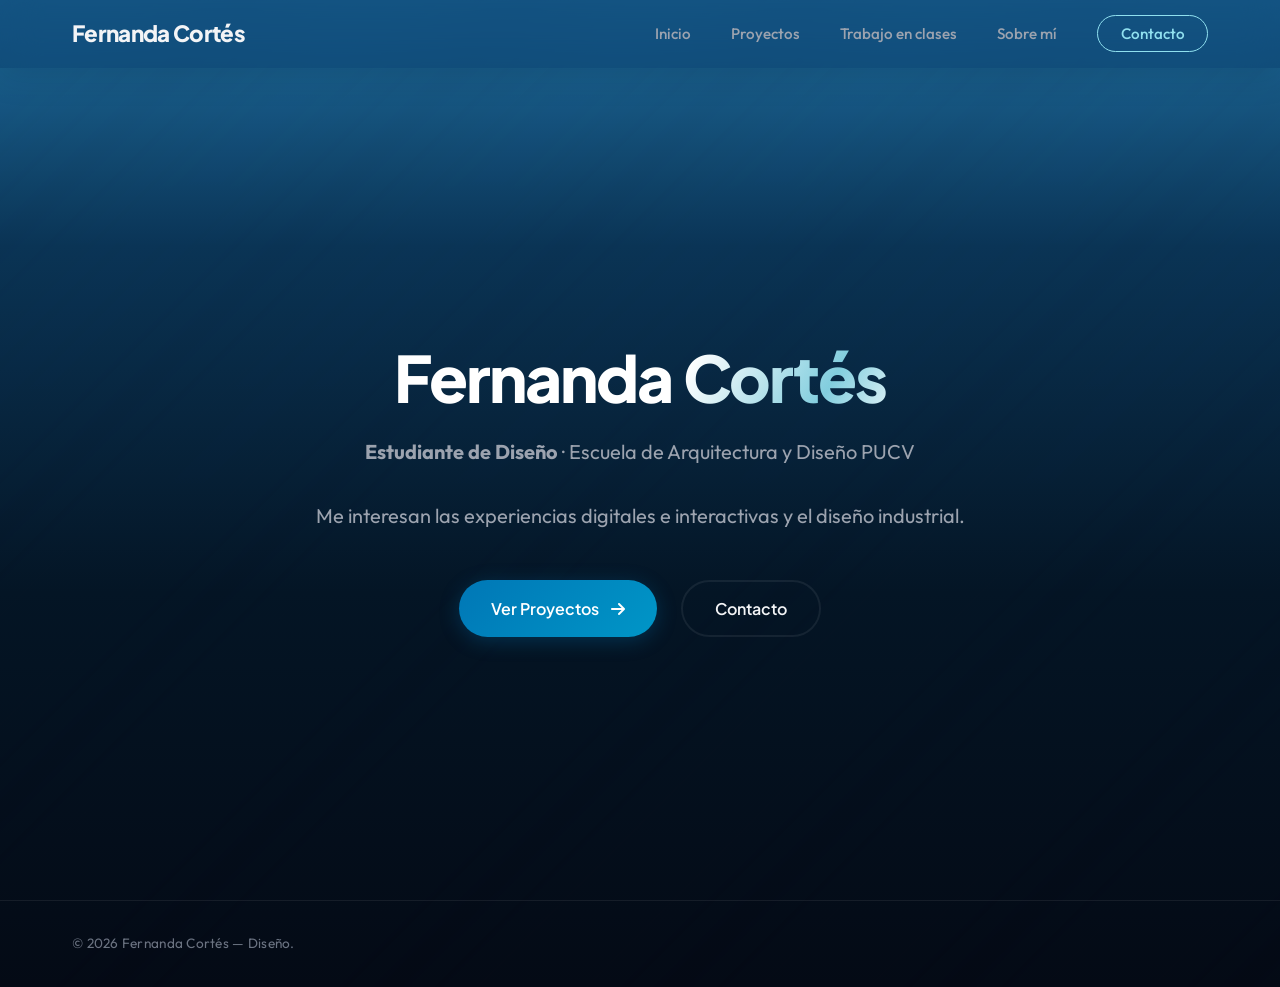
==== commit 7555539e: "quinta propuesta" ====
--- a/index.html
+++ b/index.html
@@ -34,6 +34,7 @@
             <ul class="nav-menu" id="nav-menu">
                 <li class="nav-item"><a href="index.html" class="nav-link active" id="link-inicio">Inicio</a></li>
                 <li class="nav-item"><a href="proyectos.html" class="nav-link" id="link-proyectos">Proyectos</a></li>
+                <li class="nav-item"><a href="ejercicios.html" class="nav-link" id="link-ejercicios">Trabajo en clases</a></li>
                 <li class="nav-item"><a href="sobre-mi.html" class="nav-link" id="link-sobre-mi">Sobre mí</a></li>
                 <li class="nav-item"><a href="contacto.html" class="nav-link btn-contact" id="link-contacto">Contacto</a></li>
             </ul>
--- a/styles.css
+++ b/styles.css
@@ -333,9 +333,9 @@
 }
 
 .btn-contact {
-    padding: 0.5rem 1.25rem;
+    padding: 0.5rem 1.4rem;
     border: 1px solid var(--primary-light);
-    border-radius: 20px;
+    border-radius: 50px; /* Cápsula / óvalo completo orgánico */
     color: var(--primary-light);
     transition: var(--transition-smooth);
 }
@@ -606,6 +606,7 @@
     transition: var(--transition-smooth);
 }
 
+
 .project-image-wrapper-clean {
     position: relative;
     overflow: hidden;
@@ -628,6 +629,7 @@
     animation: jellyfish-morph-3 18s ease-in-out infinite;
 }
 
+
 .project-card-clean:hover .project-image-wrapper-clean {
     transform: translateY(-8px) scale(1.02);
     box-shadow: 0 15px 35px rgba(0, 180, 216, 0.25);
@@ -660,42 +662,35 @@
     transform: scale(1); /* Vuelve a su tamaño normal */
 }
 
-/* Jellyfish Morphing Keyframes (Líquidos & Orgánicos) */
+/* Jellyfish Keyframes (Originales de dos pasos) */
 @keyframes jellyfish-morph-1 {
     0%, 100% {
-        border-radius: 60% 40% 40% 60% / 60% 45% 55% 40%;
-    }
-    33% {
-        border-radius: 70% 50% 35% 65% / 50% 60% 40% 50%;
-    }
-    66% {
-        border-radius: 50% 70% 55% 45% / 65% 40% 60% 35%;
+        border-radius: 60% 40% 30% 70% / 60% 30% 70% 40%;
+    }
+    50% {
+        border-radius: 50% 50% 50% 50% / 50% 50% 50% 50%;
     }
 }
 
 @keyframes jellyfish-morph-2 {
     0%, 100% {
-        border-radius: 50% 70% 45% 55% / 55% 40% 60% 45%;
-    }
-    33% {
-        border-radius: 65% 45% 50% 60% / 70% 50% 50% 30%;
-    }
-    66% {
-        border-radius: 40% 60% 65% 35% / 50% 65% 35% 50%;
+        border-radius: 50% 50% 35% 65% / 55% 45% 55% 45%;
+    }
+    50% {
+        border-radius: 65% 35% 50% 50% / 45% 55% 45% 55%;
     }
 }
 
 @keyframes jellyfish-morph-3 {
     0%, 100% {
-        border-radius: 65% 45% 50% 60% / 60% 50% 50% 40%;
-    }
-    33% {
-        border-radius: 45% 65% 60% 40% / 50% 60% 40% 50%;
-    }
-    66% {
-        border-radius: 70% 40% 35% 65% / 65% 35% 65% 35%;
-    }
-}
+        border-radius: 40% 60% 60% 40% / 60% 40% 60% 40%;
+    }
+    50% {
+        border-radius: 55% 45% 35% 65% / 40% 60% 40% 60%;
+    }
+}
+
+
 
 
 .project-info-clean {
@@ -1010,9 +1005,10 @@
     
     /* Evitar que el navbar fijo tape los títulos de páginas secundarias en celular */
     .projects-section,
+    .exercises-section,
     .about-section,
     .contact-section {
-        padding-top: 8.5rem;
+        padding-top: 9rem; /* Aumentado a 9rem para dar más aire respecto al menú fijo */
     }
     
     .hero-title {
@@ -1104,9 +1100,29 @@
     }
 
     .nav-menu .nav-link {
-        font-size: 1.6rem;
+        font-size: 1.25rem; /* Más elegante y delicado en celular */
+        font-weight: 500;
+        letter-spacing: 0.04em;
         display: inline-block;
         padding: 0.5rem 2rem;
+    }
+
+    /* Anular el botón estirado de Contacto en celular para que luzca como un enlace normal */
+    .nav-menu .nav-link.btn {
+        background: none !important;
+        border: none !important;
+        box-shadow: none !important;
+        color: var(--text-primary) !important;
+        width: auto !important;
+        display: inline-block !important;
+        padding: 0.5rem 2rem !important;
+        font-weight: 500 !important;
+        transform: none !important;
+    }
+
+    .nav-menu .nav-link.btn:hover {
+        background: none !important;
+        transform: none !important;
     }
 
     .nav-menu.active .nav-item {
@@ -1293,6 +1309,295 @@
     }
 }
 
-
-
-
+/* ==========================================================================
+   SECCIÓN DE CÓDIGO CREATIVO Y EXPERIMENTOS
+   ========================================================================== */
+.experiments-grid {
+    display: flex;
+    justify-content: center;
+    margin-top: 3.5rem;
+}
+
+.experiment-card {
+    background: rgba(255, 255, 255, 0.02);
+    border: 1px solid rgba(255, 255, 255, 0.05);
+    border-radius: 18px;
+    overflow: hidden;
+    max-width: 360px; /* Reducido de 480px para que se vea más delicado e integrado */
+    width: 100%;
+    transition: all 0.5s cubic-bezier(0.16, 1, 0.3, 1);
+    backdrop-filter: blur(15px);
+    -webkit-backdrop-filter: blur(15px);
+}
+
+.experiment-card:hover {
+    transform: translateY(-8px);
+    background: rgba(255, 255, 255, 0.04);
+    border-color: rgba(144, 224, 239, 0.25);
+    box-shadow: 0 15px 35px rgba(0, 180, 216, 0.18);
+}
+
+.experiment-image-wrapper {
+    position: relative;
+    aspect-ratio: 16/9;
+    overflow: hidden;
+    background: #020a13;
+    border-bottom: 1px solid rgba(255, 255, 255, 0.04);
+}
+
+.experiment-image {
+    width: 100%;
+    height: 100%;
+    object-fit: cover;
+    transition: transform 0.6s cubic-bezier(0.16, 1, 0.3, 1);
+}
+
+.experiment-card:hover .experiment-image {
+    transform: scale(1.04);
+}
+
+/* Play Icon Overlay */
+.play-icon-overlay {
+    position: absolute;
+    inset: 0;
+    background: rgba(3, 10, 19, 0.35);
+    display: flex;
+    align-items: center;
+    justify-content: center;
+    opacity: 0.85;
+    transition: opacity 0.4s ease, background 0.4s ease;
+}
+
+.experiment-card:hover .play-icon-overlay {
+    opacity: 1;
+    background: rgba(3, 10, 19, 0.2);
+}
+
+.play-icon-overlay svg {
+    filter: drop-shadow(0 0 8px rgba(144, 224, 239, 0.5));
+    transition: transform 0.4s cubic-bezier(0.175, 0.885, 0.32, 1.275);
+}
+
+.experiment-card:hover .play-icon-overlay svg {
+    transform: scale(1.15);
+}
+
+.experiment-info {
+    padding: 1.5rem;
+}
+
+.experiment-category {
+    font-size: 0.75rem;
+    text-transform: uppercase;
+    letter-spacing: 0.08em;
+    color: var(--accent);
+    font-weight: 700;
+}
+
+.experiment-title {
+    font-size: 1.2rem;
+    margin-top: 0.4rem;
+    margin-bottom: 0.6rem;
+    font-family: var(--font-heading);
+}
+
+.experiment-title a {
+    color: var(--text-primary);
+    text-decoration: none;
+    transition: color 0.3s ease;
+}
+
+.experiment-title a:hover {
+    color: var(--primary);
+}
+
+.experiment-description {
+    font-size: 0.88rem;
+    color: var(--text-secondary);
+    line-height: 1.5;
+    margin-bottom: 1.25rem;
+}
+
+.experiment-tags {
+    display: flex;
+    gap: 0.5rem;
+}
+
+.experiment-tags span {
+    font-size: 0.75rem;
+    padding: 0.25rem 0.75rem;
+    border-radius: 30px;
+    background: rgba(255, 255, 255, 0.03);
+    color: var(--text-secondary);
+    border: 1px solid rgba(255, 255, 255, 0.05);
+}
+
+/* ==========================================================================
+   PÁGINA DE EJERCICIOS (Contenedor de Pestañas e Iframe Minimalista)
+   ========================================================================== */
+.tabs-control-container {
+    display: flex;
+    justify-content: center;
+    align-items: center;
+    gap: 1.5rem;
+    margin: 3.5rem auto 2.5rem;
+    position: relative;
+    max-width: 600px;
+}
+
+.tab-btn {
+    background: transparent;
+    border: none;
+    color: var(--text-secondary);
+    padding: 0.5rem 0;
+    font-size: 1.05rem;
+    font-weight: 500;
+    cursor: pointer;
+    transition: var(--transition-smooth);
+    font-family: var(--font-heading);
+    position: relative;
+    letter-spacing: 0.03em;
+}
+
+.tab-btn:hover {
+    color: var(--text-primary);
+}
+
+.tab-btn.active {
+    color: var(--primary-light);
+    text-shadow: 0 0 10px rgba(144, 224, 239, 0.4);
+}
+
+/* Punto bioluminiscente debajo de la pestaña activa */
+.tab-btn.active::after {
+    content: '';
+    position: absolute;
+    bottom: -2px;
+    left: 50%;
+    transform: translateX(-50%);
+    width: 5px;
+    height: 5px;
+    background: var(--primary-light);
+    border-radius: 50%;
+    box-shadow: 0 0 8px var(--primary-light);
+}
+
+.tab-divider {
+    color: rgba(255, 255, 255, 0.15);
+    font-weight: 300;
+    font-size: 1.1rem;
+    pointer-events: none;
+    user-select: none;
+}
+
+/* Contenido de las pestañas */
+.tabs-content-container {
+    margin-top: 1.5rem;
+}
+
+.tab-content {
+    display: none;
+    animation: tab-fade-in 0.6s cubic-bezier(0.16, 1, 0.3, 1) forwards;
+}
+
+.tab-content.active {
+    display: block;
+}
+
+@keyframes tab-fade-in {
+    from {
+        opacity: 0;
+        transform: translateY(12px);
+    }
+    to {
+        opacity: 1;
+        transform: translateY(0);
+    }
+}
+
+.exercise-info-header {
+    text-align: center;
+    margin-bottom: 2rem;
+}
+
+.exercise-info-header h3 {
+    font-size: 1.8rem;
+    color: var(--text-primary);
+    font-weight: 700;
+    margin-bottom: 0.5rem;
+    letter-spacing: -0.02em;
+}
+
+.exercise-intro-text {
+    color: var(--text-secondary);
+    font-size: 1.1rem;
+    max-width: 600px;
+    margin: 0 auto;
+    opacity: 0.85;
+    line-height: 1.5;
+}
+
+/* Contenedor Iframe Flotante y Sin Bordes Pesados */
+.exercise-preview-card {
+    background: transparent;
+    border: none;
+    padding: 0;
+    max-width: 960px;
+    margin: 0 auto;
+}
+
+.iframe-wrapper {
+    position: relative;
+    width: 100%;
+    height: 580px;
+    border-radius: 20px;
+    overflow: hidden;
+    background: transparent; /* Permite ver el fondo estelar */
+    border: 1px solid rgba(255, 255, 255, 0.08); /* Borde sumamente delgado y sutil */
+    box-shadow: 0 15px 45px rgba(0, 0, 0, 0.35), 
+                0 0 50px rgba(0, 180, 216, 0.05); /* Brillo abisal flotante */
+    transition: border-color 0.4s ease, box-shadow 0.4s ease;
+}
+
+.iframe-wrapper:hover {
+    border-color: rgba(144, 224, 239, 0.25);
+    box-shadow: 0 20px 50px rgba(0, 0, 0, 0.45), 
+                0 0 60px rgba(0, 180, 216, 0.12); /* Brillo bioluminiscente dinámico */
+}
+
+.iframe-wrapper iframe {
+    width: 100%;
+    height: 100%;
+    border: none;
+    display: block;
+    background: transparent;
+}
+
+.exercise-actions {
+    display: flex;
+    justify-content: center;
+    margin-top: 1.5rem;
+}
+
+/* Responsividad para los ejercicios minimalistas */
+@media (max-width: 768px) {
+    .tabs-control-container {
+        max-width: 100%;
+        gap: 0.8rem;
+        margin: 2.5rem auto 2rem;
+    }
+    
+    .tab-btn {
+        font-size: 0.9rem;
+        padding: 0.35rem 0;
+    }
+    
+    .tab-divider {
+        font-size: 0.95rem;
+    }
+    
+    .iframe-wrapper {
+        height: 420px; /* Tamaño ideal para teléfonos */
+        border-radius: 16px;
+    }
+}
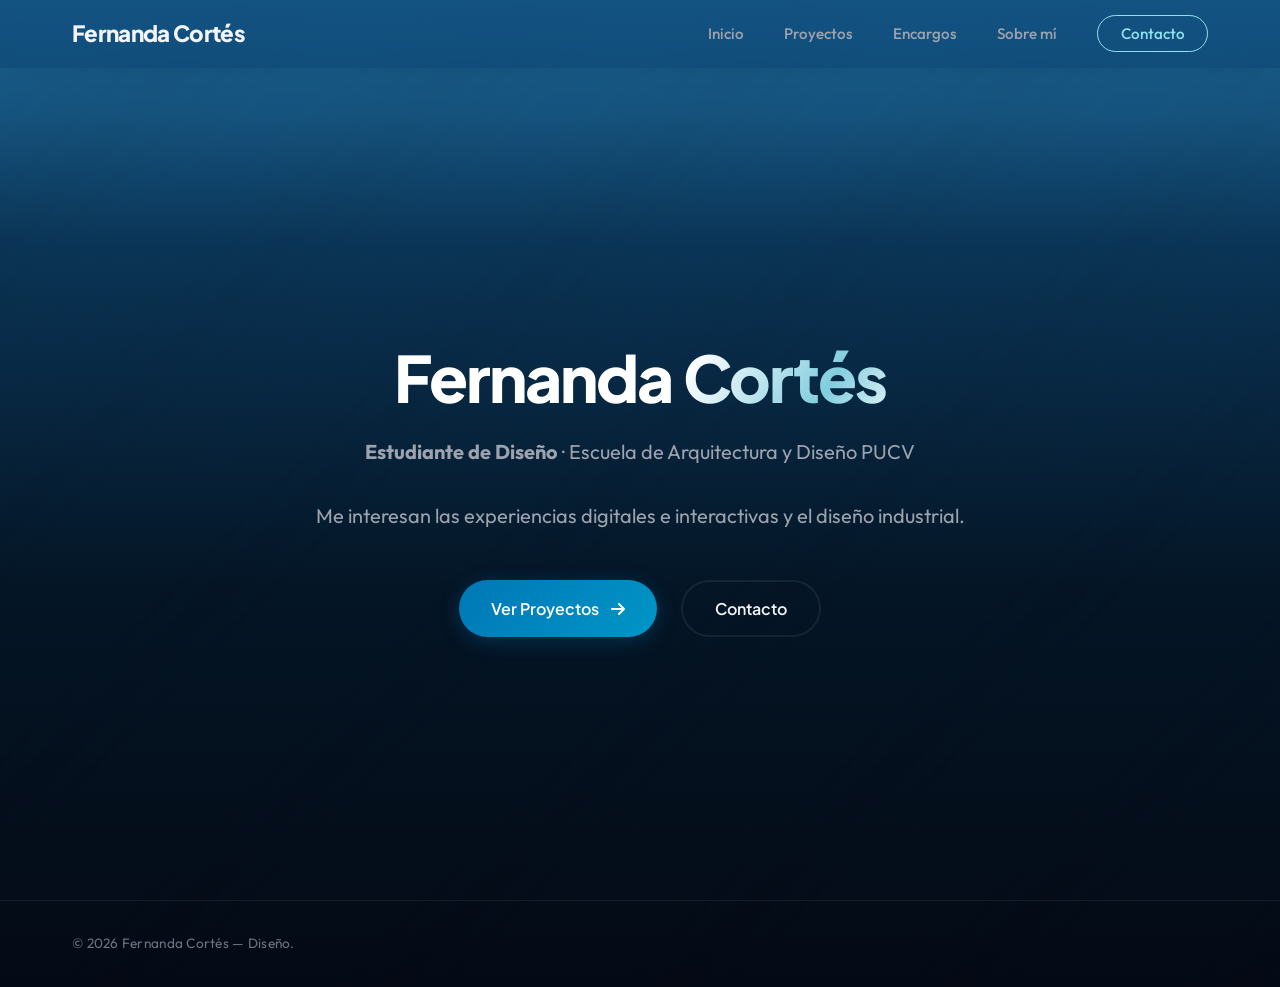
==== commit 14a6c5fc: "Nuevos cambios" ====
--- a/index.html
+++ b/index.html
@@ -22,8 +22,8 @@
         <canvas id="hero-canvas"></canvas>
     </div>
 
-    <!-- Barra de Navegación Principal - Definimos role="navigation" y aria-label para describir su propósito -->
-    <nav class="navbar" id="navbar" role="navigation" aria-label="Navegación principal">
+    <!-- Barra de Navegación Principal - Con aria-label para describir su propósito -->
+    <nav class="navbar" id="navbar" aria-label="Navegación principal">
         <div class="nav-container">
             <!-- Logotipo / Enlace que lleva al inicio de la página -->
             <a href="index.html" class="logo" id="nav-logo" aria-label="Fernanda Cortés - Volver al Inicio">
@@ -34,7 +34,7 @@
             <ul class="nav-menu" id="nav-menu">
                 <li class="nav-item"><a href="index.html" class="nav-link active" id="link-inicio">Inicio</a></li>
                 <li class="nav-item"><a href="proyectos.html" class="nav-link" id="link-proyectos">Proyectos</a></li>
-                <li class="nav-item"><a href="ejercicios.html" class="nav-link" id="link-ejercicios">Trabajo en clases</a></li>
+                <li class="nav-item"><a href="encargos.html" class="nav-link" id="link-encargos">Encargos</a></li>
                 <li class="nav-item"><a href="sobre-mi.html" class="nav-link" id="link-sobre-mi">Sobre mí</a></li>
                 <li class="nav-item"><a href="contacto.html" class="nav-link btn-contact" id="link-contacto">Contacto</a></li>
             </ul>
--- a/styles.css
+++ b/styles.css
@@ -1006,6 +1006,7 @@
     /* Evitar que el navbar fijo tape los títulos de páginas secundarias en celular */
     .projects-section,
     .exercises-section,
+    .encargos-section,
     .about-section,
     .contact-section {
         padding-top: 9rem; /* Aumentado a 9rem para dar más aire respecto al menú fijo */
@@ -1437,57 +1438,47 @@
    ========================================================================== */
 .tabs-control-container {
     display: flex;
-    justify-content: center;
+    width: fit-content;
+    margin: 2.5rem auto 2rem;
     align-items: center;
-    gap: 1.5rem;
-    margin: 3.5rem auto 2.5rem;
-    position: relative;
-    max-width: 600px;
+    background: rgba(14, 43, 73, 0.45);
+    border: 1px solid rgba(144, 224, 239, 0.2);
+    padding: 6px;
+    border-radius: 50px;
+    backdrop-filter: blur(16px);
+    -webkit-backdrop-filter: blur(16px);
+    box-shadow: 0 8px 30px rgba(0, 0, 0, 0.3), inset 0 1px 0 rgba(255, 255, 255, 0.08);
+    gap: 6px;
 }
 
 .tab-btn {
     background: transparent;
-    border: none;
+    border: 1px solid transparent;
     color: var(--text-secondary);
-    padding: 0.5rem 0;
-    font-size: 1.05rem;
-    font-weight: 500;
+    padding: 0.65rem 1.75rem;
+    font-size: 0.95rem;
+    font-weight: 600;
     cursor: pointer;
-    transition: var(--transition-smooth);
-    font-family: var(--font-heading);
+    transition: all 0.35s cubic-bezier(0.16, 1, 0.3, 1);
+    font-family: inherit;
+    border-radius: 50px;
+    letter-spacing: 0.02em;
     position: relative;
-    letter-spacing: 0.03em;
+    outline: none;
 }
 
 .tab-btn:hover {
     color: var(--text-primary);
+    background: rgba(144, 224, 239, 0.08);
+    border-color: rgba(144, 224, 239, 0.15);
 }
 
 .tab-btn.active {
-    color: var(--primary-light);
-    text-shadow: 0 0 10px rgba(144, 224, 239, 0.4);
-}
-
-/* Punto bioluminiscente debajo de la pestaña activa */
-.tab-btn.active::after {
-    content: '';
-    position: absolute;
-    bottom: -2px;
-    left: 50%;
-    transform: translateX(-50%);
-    width: 5px;
-    height: 5px;
-    background: var(--primary-light);
-    border-radius: 50%;
-    box-shadow: 0 0 8px var(--primary-light);
-}
-
-.tab-divider {
-    color: rgba(255, 255, 255, 0.15);
-    font-weight: 300;
-    font-size: 1.1rem;
-    pointer-events: none;
-    user-select: none;
+    background: rgba(0, 180, 216, 0.22);
+    border-color: rgba(144, 224, 239, 0.4);
+    color: #ffffff;
+    box-shadow: 0 4px 20px rgba(0, 180, 216, 0.3), inset 0 1px 0 rgba(255, 255, 255, 0.2);
+    text-shadow: 0 0 12px rgba(144, 224, 239, 0.6);
 }
 
 /* Contenido de las pestañas */
@@ -1517,24 +1508,25 @@
 
 .exercise-info-header {
     text-align: center;
-    margin-bottom: 2rem;
-}
-
+    margin-bottom: 2.2rem;
+}
+
+.exercise-info-header h2,
 .exercise-info-header h3 {
-    font-size: 1.8rem;
+    font-size: 1.75rem;
     color: var(--text-primary);
     font-weight: 700;
-    margin-bottom: 0.5rem;
+    margin-bottom: 0;
     letter-spacing: -0.02em;
 }
 
 .exercise-intro-text {
     color: var(--text-secondary);
-    font-size: 1.1rem;
-    max-width: 600px;
+    font-size: 1.2rem;
+    max-width: 650px;
     margin: 0 auto;
-    opacity: 0.85;
-    line-height: 1.5;
+    opacity: 0.9;
+    line-height: 1.6;
 }
 
 /* Contenedor Iframe Flotante y Sin Bordes Pesados */
@@ -1579,21 +1571,18 @@
     margin-top: 1.5rem;
 }
 
-/* Responsividad para los ejercicios minimalistas */
+/* Responsividad para el selector de encargos */
 @media (max-width: 768px) {
     .tabs-control-container {
-        max-width: 100%;
-        gap: 0.8rem;
-        margin: 2.5rem auto 2rem;
+        max-width: 92%;
+        margin: 2rem auto 1.5rem;
+        padding: 4px;
+        gap: 4px;
     }
     
     .tab-btn {
-        font-size: 0.9rem;
-        padding: 0.35rem 0;
-    }
-    
-    .tab-divider {
-        font-size: 0.95rem;
+        font-size: 0.88rem;
+        padding: 0.5rem 1.2rem;
     }
     
     .iframe-wrapper {
@@ -1601,3 +1590,16 @@
         border-radius: 16px;
     }
 }
+
+/* Utilidad de Accesibilidad (Oculto visualmente pero legible por lectores de pantalla y validadores) */
+.visually-hidden {
+    position: absolute;
+    width: 1px;
+    height: 1px;
+    padding: 0;
+    margin: -1px;
+    overflow: hidden;
+    clip: rect(0, 0, 0, 0);
+    white-space: nowrap;
+    border: 0;
+}
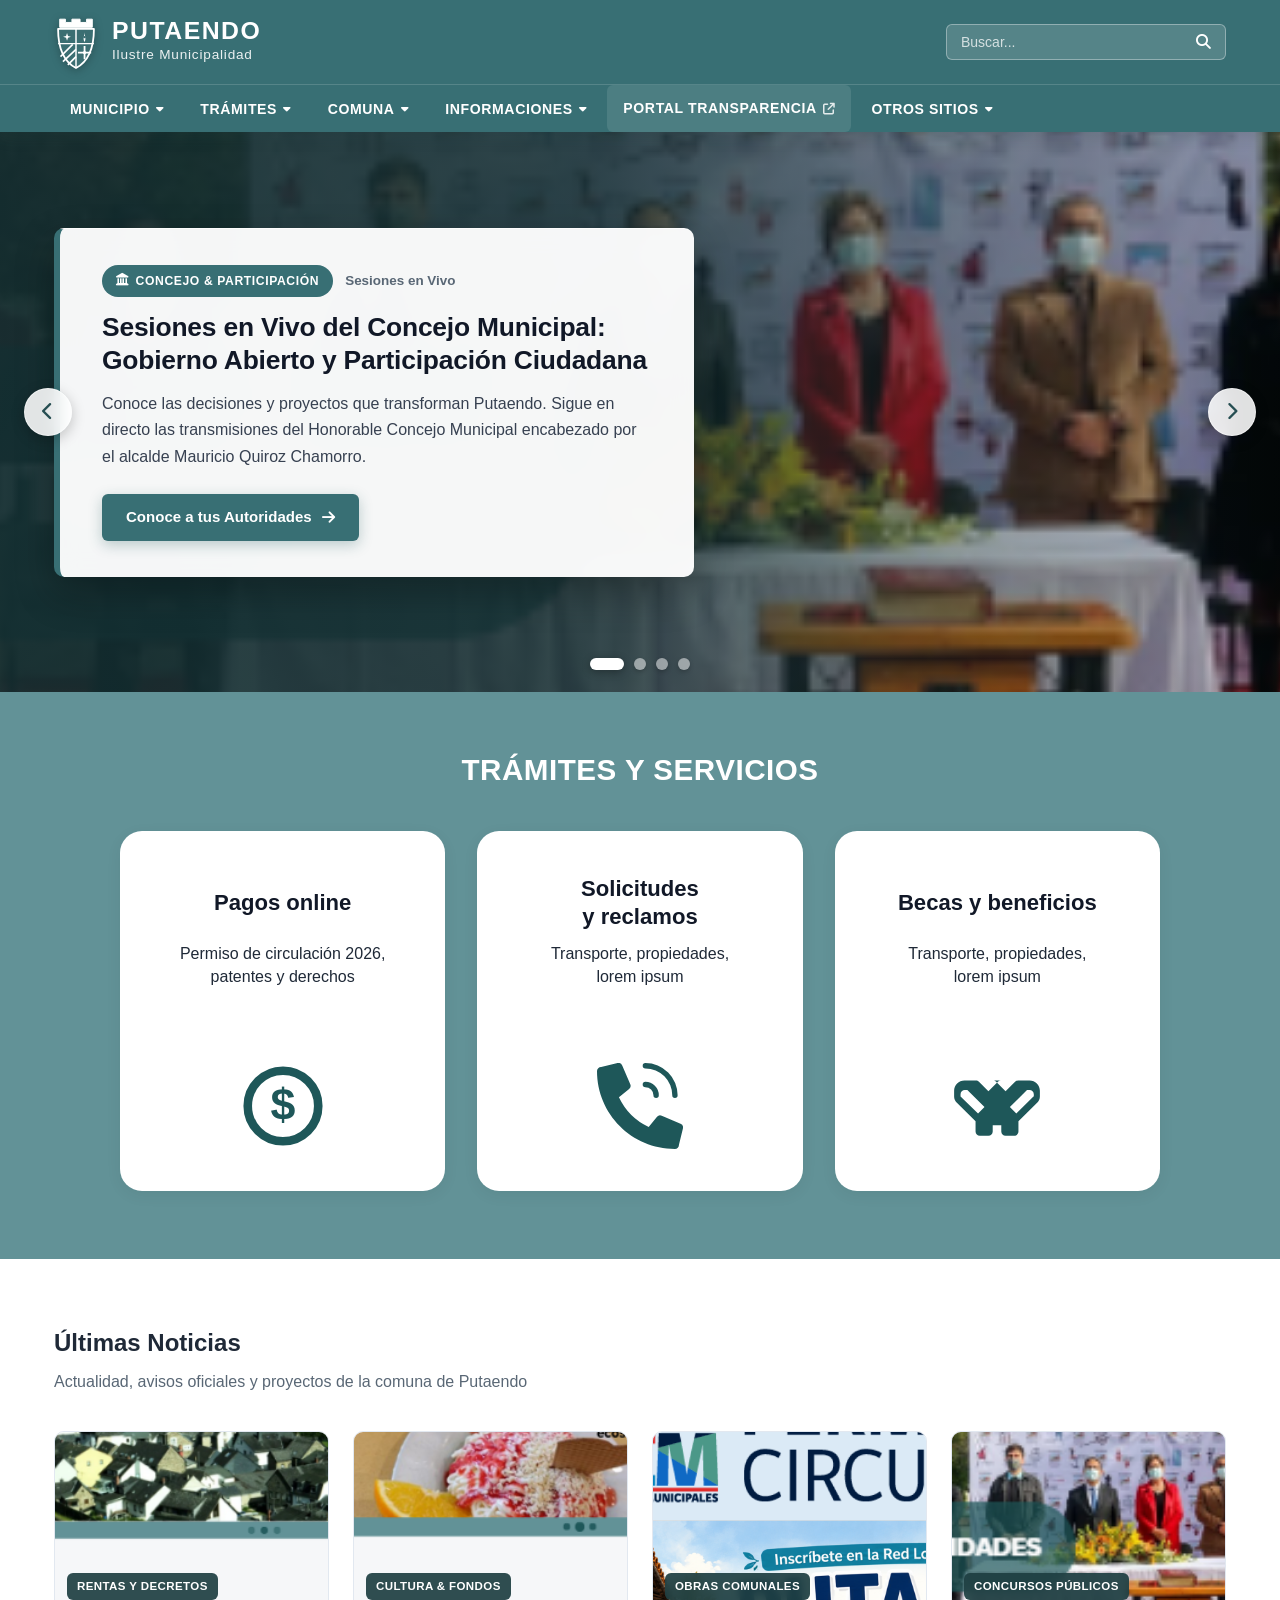
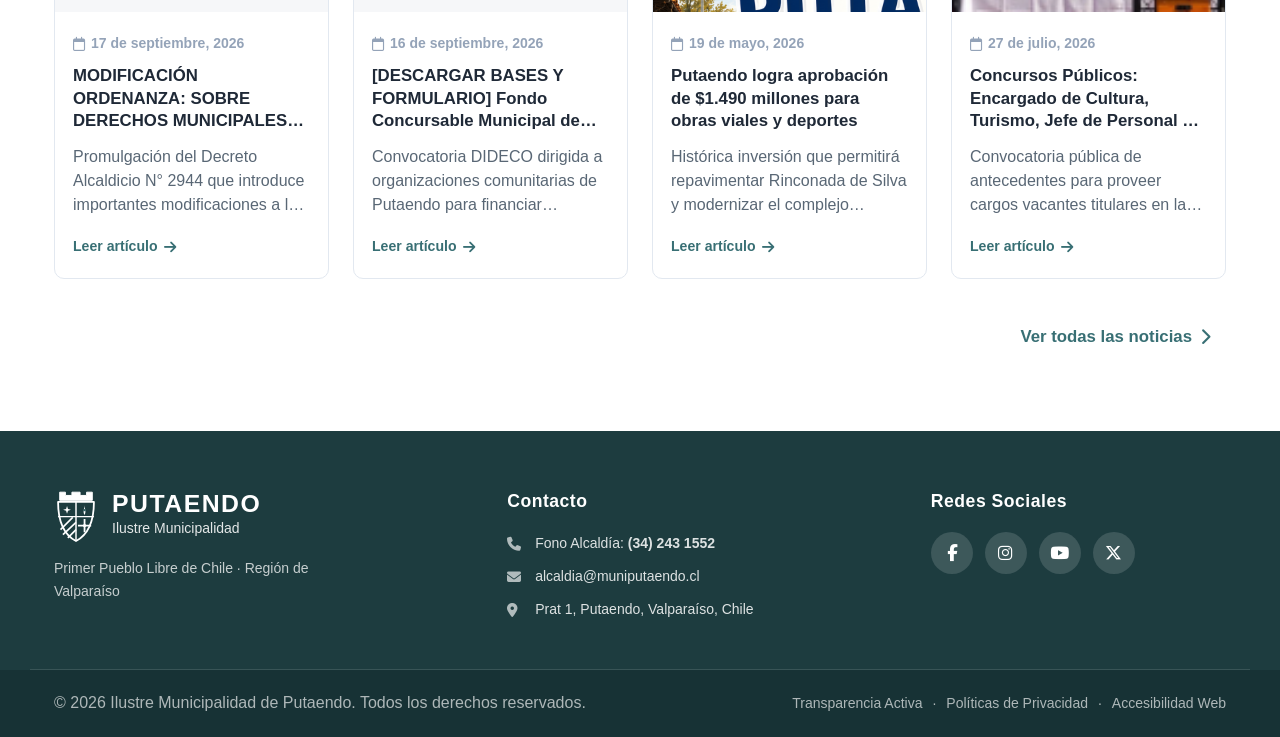
==== commit 2b1e08ae: "nuevos cambios" ====
--- a/index.html
+++ b/index.html
@@ -3,86 +3,569 @@
 <head>
     <meta charset="UTF-8">
     <meta name="viewport" content="width=device-width, initial-scale=1.0">
-    <title>Diseño Desde el Código | Presentación</title>
-    <meta name="description" content="Portafolio profesional de desarrollo web y diseño de interfaces. Creación de aplicaciones interactivas con tecnologías modernas y estética premium.">
-    <!-- Google Fonts -->
+    <title>Ilustre Municipalidad de Putaendo | Sitio Oficial</title>
+    <meta name="description" content="Sitio web oficial de la Ilustre Municipalidad de Putaendo. Información comunal, trámites en línea, noticias, portal de transparencia y servicios comunitarios.">
+    
+    <!-- Tipografía Proxima Nova -->
+    <link href="https://fonts.cdnfonts.com/css/proxima-nova" rel="stylesheet">
     <link rel="preconnect" href="https://fonts.googleapis.com">
     <link rel="preconnect" href="https://fonts.gstatic.com" crossorigin>
-    <link href="https://fonts.googleapis.com/css2?family=Outfit:wght@300;400;500;600;700;800&family=Plus+Jakarta+Sans:wght@300;400;500;600;700;800&display=swap" rel="stylesheet">
-    <!-- FontAwesome para iconos -->
-    <link rel="stylesheet" href="https://cdnjs.cloudflare.com/ajax/libs/font-awesome/6.4.0/css/all.min.css">
-    <!-- Stylesheet -->
+    <link href="https://fonts.googleapis.com/css2?family=Plus+Jakarta+Sans:wght@300;400;500;600;700;800&family=Outfit:wght@400;500;600;700;800&display=swap" rel="stylesheet">
+    
+    <!-- Font Awesome Icons -->
+    <link rel="stylesheet" href="https://cdnjs.cloudflare.com/ajax/libs/font-awesome/6.5.1/css/all.min.css">
+    
+    <!-- Hoja de estilos principal -->
     <link rel="stylesheet" href="styles.css">
 </head>
-    <!-- Rayos de Sol Submarinos (Caustics) - Se oculta a lectores de pantalla (aria-hidden="true") porque es un efecto puramente decorativo -->
-    <div id="sunlight-rays" aria-hidden="true"></div>
-
-    <!-- Fondo de Partículas Dinámico - Ocultado a lectores de pantalla para que no cause interferencia visual o auditiva -->
-    <div id="hero-canvas-container" aria-hidden="true">
-        <canvas id="hero-canvas"></canvas>
-    </div>
-
-    <!-- Barra de Navegación Principal - Con aria-label para describir su propósito -->
-    <nav class="navbar" id="navbar" aria-label="Navegación principal">
-        <div class="nav-container">
-            <!-- Logotipo / Enlace que lleva al inicio de la página -->
-            <a href="index.html" class="logo" id="nav-logo" aria-label="Fernanda Cortés - Volver al Inicio">
-                Fernanda Cortés
-            </a>
-            
-            <!-- Lista ordenada de enlaces de navegación -->
-            <ul class="nav-menu" id="nav-menu">
-                <li class="nav-item"><a href="index.html" class="nav-link active" id="link-inicio">Inicio</a></li>
-                <li class="nav-item"><a href="proyectos.html" class="nav-link" id="link-proyectos">Proyectos</a></li>
-                <li class="nav-item"><a href="encargos.html" class="nav-link" id="link-encargos">Encargos</a></li>
-                <li class="nav-item"><a href="sobre-mi.html" class="nav-link" id="link-sobre-mi">Sobre mí</a></li>
-                <li class="nav-item"><a href="contacto.html" class="nav-link btn-contact" id="link-contacto">Contacto</a></li>
-            </ul>
-
-            <!-- Botón de Menú Hamburguesa accesible mediante teclado -->
-            <button class="hamburger" id="hamburger-menu" aria-label="Abrir menú de navegación" aria-expanded="false" aria-controls="nav-menu">
-                <span class="bar" aria-hidden="true"></span>
-                <span class="bar" aria-hidden="true"></span>
-                <span class="bar" aria-hidden="true"></span>
-            </button>
+<body>
+    <!-- Enlace de accesibilidad para saltar directamente al contenido principal -->
+    <a href="#contenido-principal" class="skip-link">Saltar al contenido principal</a>
+
+    <!-- =========================================================================
+         CABECERA INSTITUCIONAL & NAVEGACIÓN
+         ========================================================================= -->
+    <header class="header" role="banner">
+        <!-- Barra superior: Logotipo oficial + Buscador -->
+        <div class="top-bar">
+            <div class="container top-bar-container">
+                <!-- Logotipo de la Municipalidad -->
+                <a href="index.html" class="brand-logo" aria-label="Ilustre Municipalidad de Putaendo - Inicio">
+                    <div class="brand-logo-content">
+                        <!-- Escudo Vectorial Heráldico de Putaendo -->
+                        <svg class="muni-shield" viewBox="0 0 54 68" fill="none" xmlns="http://www.w3.org/2000/svg" aria-hidden="true">
+                            <!-- Corona Mural de 3 Almenas -->
+                            <path d="M7 16 L7 6 L14 6 L14 10 L22 10 L22 6 L32 6 L32 10 L40 10 L40 6 L47 6 L47 16 Z" fill="#ffffff" stroke="#ffffff" stroke-width="1.2" stroke-linejoin="round"/>
+                            <!-- Silueta del Escudo -->
+                            <path d="M5 18 H49 C49 42 42 58 27 66 C12 58 5 42 5 18 Z" fill="#3b6e72" stroke="#ffffff" stroke-width="2.2" stroke-linejoin="round"/>
+                            <!-- Divisiones cuarteladas -->
+                            <line x1="5" y1="36" x2="49" y2="36" stroke="#ffffff" stroke-width="1.8"/>
+                            <line x1="27" y1="18" x2="27" y2="65" stroke="#ffffff" stroke-width="1.8"/>
+                            <!-- Cuartel 1: Estrella radiante de los Andes -->
+                            <path d="M16 23 L17.2 26.5 L20.8 27.7 L17.2 28.9 L16 32.5 L14.8 28.9 L11.2 27.7 L14.8 26.5 Z" fill="#ffffff"/>
+                            <!-- Cuartel 2: Emblema / Espiga de trigo -->
+                            <path d="M37.5 22 C37.5 26 35 30 37.5 34 C40 30 37.5 26 37.5 22 Z" fill="#ffffff"/>
+                            <circle cx="37.5" cy="28" r="1.5" fill="#3b6e72"/>
+                            <!-- Cuartel 3: Bandas diagonales heráldicas -->
+                            <line x1="8" y1="52" x2="23" y2="37" stroke="#ffffff" stroke-width="2"/>
+                            <line x1="11" y1="58" x2="27" y2="43" stroke="#ffffff" stroke-width="2"/>
+                            <line x1="17" y1="62" x2="27" y2="52" stroke="#ffffff" stroke-width="2"/>
+                            <!-- Cuartel 4: Cruz patada -->
+                            <path d="M37.5 40 V54 M30.5 47 H44.5" stroke="#ffffff" stroke-width="2.2" stroke-linecap="square"/>
+                            <circle cx="37.5" cy="47" r="2" fill="#ffffff"/>
+                        </svg>
+                        
+                        <div class="brand-text">
+                            <span class="brand-name">PUTAENDO</span>
+                            <span class="brand-sub">Ilustre Municipalidad</span>
+                        </div>
+                    </div>
+                </a>
+
+                <!-- Formulario de búsqueda accesible -->
+                <div class="search-wrapper">
+                    <form class="search-form" id="search-form" role="search" onsubmit="event.preventDefault(); window.ejecutarBusqueda();">
+                        <label for="site-search" class="visually-hidden">Buscar en el sitio web de Putaendo</label>
+                        <input type="search" id="site-search" class="search-input" placeholder="Buscar..." autocomplete="off">
+                        <button type="submit" class="search-btn" aria-label="Ejecutar búsqueda">
+                            <i class="fa-solid fa-magnifying-glass" aria-hidden="true"></i>
+                        </button>
+                    </form>
+                    <!-- Contenedor desplegable de resultados rápidos -->
+                    <div id="search-results-dropdown" class="search-results-dropdown" aria-live="polite"></div>
+                </div>
+
+                <!-- Botón Menú Hamburguesa para Móviles -->
+                <button class="mobile-toggle" id="mobile-toggle" aria-label="Abrir menú de navegación" aria-expanded="false" aria-controls="main-nav">
+                    <span class="hamburger-bar"></span>
+                    <span class="hamburger-bar"></span>
+                    <span class="hamburger-bar"></span>
+                </button>
+            </div>
         </div>
-    </nav>
-
-    <!-- Sección Hero (Inicio) -->
-    <header id="inicio" class="hero-section">
-        <div class="hero-content">
-            <h1 class="hero-title water-shimmer-text" id="hero-title">
-                Fernanda Cortés
-            </h1>
-            <p class="hero-subtitle" id="hero-subtitle">
-                <strong>Estudiante de Diseño</strong> · Escuela de Arquitectura y Diseño PUCV<br><br>
-                Me interesan las experiencias digitales e interactivas y el diseño industrial.
-            </p>
-            <div class="hero-actions">
-                <a href="proyectos.html" class="btn btn-primary" id="btn-hero-projects">
-                    Ver Proyectos <i class="fa-solid fa-arrow-right"></i>
-                </a>
-                <a href="contacto.html" class="btn btn-secondary" id="btn-hero-contact">Contacto</a>
+
+        <!-- Barra de Navegación Principal con Menús Desplegables -->
+        <nav class="main-nav" id="main-nav" aria-label="Navegación principal">
+            <div class="container">
+                <ul class="nav-list" id="nav-list">
+                    <!-- Dropdown 1: MUNICIPIO -->
+                    <li class="nav-item has-dropdown">
+                        <button class="nav-btn-link" aria-expanded="false" aria-haspopup="true">
+                            <span>MUNICIPIO</span>
+                            <i class="fa-solid fa-caret-down dropdown-arrow" aria-hidden="true"></i>
+                        </button>
+                        <ul class="dropdown-menu">
+                            <li><a href="autoridades.html" class="dropdown-item">AUTORIDADES</a></li>
+                            <li><a href="#organigrama" class="dropdown-item">ORGANIGRAMA</a></li>
+                            <li><a href="#planificamos" class="dropdown-item">PLANIFICAMOS</a></li>
+                        </ul>
+                    </li>
+
+                    <!-- Dropdown 2: TRÁMITES -->
+                    <li class="nav-item has-dropdown">
+                        <button class="nav-btn-link" aria-expanded="false" aria-haspopup="true">
+                            <span>TRÁMITES</span>
+                            <i class="fa-solid fa-caret-down dropdown-arrow" aria-hidden="true"></i>
+                        </button>
+                        <ul class="dropdown-menu">
+                            <li><a href="permiso-circulacion.html" class="dropdown-item">PERMISO DE CIRCULACIÓN</a></li>
+                            <li><a href="#tramite-solicitudes" class="dropdown-item">SOLICITUDES Y RECLAMOS</a></li>
+                            <li><a href="#tramite-becas" class="dropdown-item">BECAS Y BENEFICIOS</a></li>
+                        </ul>
+                    </li>
+
+                    <!-- Dropdown 3: COMUNA -->
+                    <li class="nav-item has-dropdown">
+                        <button class="nav-btn-link" aria-expanded="false" aria-haspopup="true">
+                            <span>COMUNA</span>
+                            <i class="fa-solid fa-caret-down dropdown-arrow" aria-hidden="true"></i>
+                        </button>
+                        <ul class="dropdown-menu">
+                            <li><a href="#historia" class="dropdown-item">HISTORIA Y PATRIMONIO</a></li>
+                            <li><a href="turismo.html" class="dropdown-item">ATRACTIVOS TURÍSTICOS</a></li>
+                            <li><a href="turismo.html#mapa-turistico" class="dropdown-item">MAPA COMUNAL</a></li>
+                        </ul>
+                    </li>
+
+                    <!-- Dropdown 4: INFORMACIONES -->
+                    <li class="nav-item has-dropdown">
+                        <button class="nav-btn-link" aria-expanded="false" aria-haspopup="true">
+                            <span>INFORMACIONES</span>
+                            <i class="fa-solid fa-caret-down dropdown-arrow" aria-hidden="true"></i>
+                        </button>
+                        <ul class="dropdown-menu">
+                            <li><a href="noticias.html" class="dropdown-item">NOTICIAS COMUNALES</a></li>
+                            <li><a href="#avisos" class="dropdown-item">AVISOS Y EDICTOS</a></li>
+                            <li><a href="#fondos" class="dropdown-item">FONDOS CONCURSABLES</a></li>
+                        </ul>
+                    </li>
+
+                    <!-- Enlace directo: PORTAL TRANSPARENCIA -->
+                    <li class="nav-item">
+                        <a href="https://www.portaltransparencia.cl" target="_blank" rel="noopener noreferrer" class="nav-link nav-link-highlight">
+                            <span>PORTAL TRANSPARENCIA</span>
+                            <i class="fa-solid fa-arrow-up-right-from-square external-icon" aria-hidden="true"></i>
+                        </a>
+                    </li>
+
+                    <!-- Dropdown 5: OTROS SITIOS -->
+                    <li class="nav-item has-dropdown">
+                        <button class="nav-btn-link" aria-expanded="false" aria-haspopup="true">
+                            <span>OTROS SITIOS</span>
+                            <i class="fa-solid fa-caret-down dropdown-arrow" aria-hidden="true"></i>
+                        </button>
+                        <ul class="dropdown-menu">
+                            <li><a href="turismo.html" class="dropdown-item">PORTAL TURISMO</a></li>
+                            <li><a href="#salud-portal" class="dropdown-item">DEPARTAMENTO DE SALUD</a></li>
+                            <li><a href="#educacion-portal" class="dropdown-item">DEPARTAMENTO DE EDUCACIÓN</a></li>
+                        </ul>
+                    </li>
+                </ul>
+            </div>
+        </nav>
+    </header>
+
+    <!-- =========================================================================
+         CONTENIDO PRINCIPAL
+         ========================================================================= -->
+    <main id="contenido-principal" class="main-content">
+
+        <!-- =====================================================================
+             1. SECCIÓN HERO: CARRUSEL PRINCIPAL DE PANTALLA COMPLETA
+             ===================================================================== -->
+        <section class="hero-slider-section full-width-hero" aria-label="Noticias y avisos destacados">
+            <!-- Marco del Slider de Ancho Completo -->
+            <div class="slider-viewport" id="hero-slider">
+                <!-- Flecha Diapositiva Anterior -->
+                <button class="slider-arrow slider-arrow-prev" id="slider-prev" aria-label="Ver diapositiva anterior">
+                    <i class="fa-solid fa-chevron-left" aria-hidden="true"></i>
+                </button>
+
+                <!-- Diapositiva 1: Concejo Municipal y Gobierno Abierto -->
+                <article class="slide-item active" data-slide="0" aria-current="true">
+                    <div class="slide-bg-wrapper">
+                        <img src="assets/banner-autoridades.png" alt="Concejo Municipal y Autoridades de Putaendo" class="slide-bg-img">
+                        <div class="slide-overlay-gradient"></div>
+                    </div>
+                    <div class="container slide-content-container">
+                        <div class="slide-floating-card">
+                            <div class="slide-card-header">
+                                <span class="slide-badge">
+                                    <i class="fa-solid fa-landmark" aria-hidden="true"></i>
+                                    <span>Concejo &amp; Participación</span>
+                                </span>
+                                <time class="slide-date">Sesiones en Vivo</time>
+                            </div>
+                            <h2 class="slide-title">
+                                Sesiones en Vivo del Concejo Municipal: Gobierno Abierto y Participación Ciudadana
+                            </h2>
+                            <p class="slide-summary">
+                                Conoce las decisiones y proyectos que transforman Putaendo. Sigue en directo las transmisiones del Honorable Concejo Municipal encabezado por el alcalde Mauricio Quiroz Chamorro.
+                            </p>
+                            <div class="slide-action-box">
+                                <a href="autoridades.html" class="slide-cta-btn">
+                                    <span>Conoce a tus Autoridades</span>
+                                    <i class="fa-solid fa-arrow-right" aria-hidden="true"></i>
+                                </a>
+                            </div>
+                        </div>
+                    </div>
+                </article>
+
+                <!-- Diapositiva 2: Plan Comunal de Seguridad Pública -->
+                <article class="slide-item" data-slide="1" aria-hidden="true">
+                    <div class="slide-bg-wrapper">
+                        <img src="assets/slide2-solidario.png" alt="Plan Comunal de Seguridad Pública en Putaendo" class="slide-bg-img">
+                        <div class="slide-overlay-gradient"></div>
+                    </div>
+                    <div class="container slide-content-container">
+                        <div class="slide-floating-card">
+                            <div class="slide-card-header">
+                                <span class="slide-badge">
+                                    <i class="fa-solid fa-shield-halved" aria-hidden="true"></i>
+                                    <span>Seguridad Pública 2023 - 2027</span>
+                                </span>
+                                <time class="slide-date">Fono Alcaldía: 34 243 1552</time>
+                            </div>
+                            <h2 class="slide-title">
+                                Plan Comunal de Seguridad Pública: Cuidando nuestros barrios y sectores rurales
+                            </h2>
+                            <p class="slide-summary">
+                                Estrategia municipal integral con patrullaje preventivo permanente, central de cámaras de televigilancia y alarmas comunitarias activas para la protección y tranquilidad de los vecinos.
+                            </p>
+                            <div class="slide-action-box">
+                                <a href="#contacto" class="slide-cta-btn">
+                                    <span>Información y Contacto</span>
+                                    <i class="fa-solid fa-arrow-right" aria-hidden="true"></i>
+                                </a>
+                            </div>
+                        </div>
+                    </div>
+                </article>
+
+                <!-- Diapositiva 3: Patrimonio e Identidad -->
+                <article class="slide-item" data-slide="2" aria-hidden="true">
+                    <div class="slide-bg-wrapper">
+                        <img src="assets/slide3-patrimonio.png" alt="Calle patrimonial y paisaje cordillerano en Putaendo" class="slide-bg-img">
+                        <div class="slide-overlay-gradient"></div>
+                    </div>
+                    <div class="container slide-content-container">
+                        <div class="slide-floating-card">
+                            <div class="slide-card-header">
+                                <span class="slide-badge">
+                                    <i class="fa-solid fa-mountain-sun" aria-hidden="true"></i>
+                                    <span>Patrimonio &amp; Turismo</span>
+                                </span>
+                                <time class="slide-date">Monumento Histórico</time>
+                            </div>
+                            <h2 class="slide-title">
+                                Putaendo, Primer Pueblo Libre de Chile: Rutas culturales y senderos cordilleranos
+                            </h2>
+                            <p class="slide-summary">
+                                Descubre la arquitectura colonial de Calle Comercio, el Cristo de Madera y los circuitos cordilleranos que preservan la historia viva y tradiciones del Valle de Aconcagua.
+                            </p>
+                            <div class="slide-action-box">
+                                <a href="#comuna" class="slide-cta-btn">
+                                    <span>Descubre Nuestra Comuna</span>
+                                    <i class="fa-solid fa-arrow-right" aria-hidden="true"></i>
+                                </a>
+                            </div>
+                        </div>
+                    </div>
+                </article>
+
+                <!-- Diapositiva 4: Transparencia Activa -->
+                <article class="slide-item" data-slide="3" aria-hidden="true">
+                    <div class="slide-bg-wrapper">
+                        <img src="assets/banner-noticias.png" alt="Portal de Transparencia Activa de Putaendo" class="slide-bg-img">
+                        <div class="slide-overlay-gradient"></div>
+                    </div>
+                    <div class="container slide-content-container">
+                        <div class="slide-floating-card">
+                            <div class="slide-card-header">
+                                <span class="slide-badge">
+                                    <i class="fa-solid fa-scale-balanced" aria-hidden="true"></i>
+                                    <span>Transparencia &amp; Probidad</span>
+                                </span>
+                                <time class="slide-date">Ley 20.285</time>
+                            </div>
+                            <h2 class="slide-title">
+                                Portal de Transparencia Municipal: Información pública, clara y al alcance de todos
+                            </h2>
+                            <p class="slide-summary">
+                                Consulta actos, decretos, resoluciones, estados financieros y compras de la Ilustre Municipalidad de Putaendo con los más altos estándares de probidad pública.
+                            </p>
+                            <div class="slide-action-box">
+                                <a href="https://www.portaltransparencia.cl/PortalPdT/pdtta?codOrganismo=MU243" target="_blank" rel="noopener noreferrer" class="slide-cta-btn">
+                                    <span>Ir a Portal Transparencia</span>
+                                    <i class="fa-solid fa-arrow-up-right-from-square" aria-hidden="true"></i>
+                                </a>
+                            </div>
+                        </div>
+                    </div>
+                </article>
+
+                <!-- Flecha Diapositiva Siguiente -->
+                <button class="slider-arrow slider-arrow-next" id="slider-next" aria-label="Ver diapositiva siguiente">
+                    <i class="fa-solid fa-chevron-right" aria-hidden="true"></i>
+                </button>
+
+                <!-- Indicadores de Paginación (4 Dots) -->
+                <div class="slider-dots" id="slider-dots" role="tablist" aria-label="Seleccionar diapositiva">
+                    <button class="dot-btn active" role="tab" aria-selected="true" aria-label="Ir a diapositiva 1" data-slide-target="0"></button>
+                    <button class="dot-btn" role="tab" aria-selected="false" aria-label="Ir a diapositiva 2" data-slide-target="1"></button>
+                    <button class="dot-btn" role="tab" aria-selected="false" aria-label="Ir a diapositiva 3" data-slide-target="2"></button>
+                    <button class="dot-btn" role="tab" aria-selected="false" aria-label="Ir a diapositiva 4" data-slide-target="3"></button>
+                </div>
+            </div>
+        </section>
+
+        <!-- =====================================================================
+             2. SECCIÓN: TRÁMITES Y SERVICIOS (Bloque Teal con 3 Tarjetas Blancas)
+             ===================================================================== -->
+        <section class="services-section" id="tramites" aria-labelledby="services-title">
+            <div class="container">
+                <div class="section-header-centered">
+                    <h2 class="section-title services-main-title" id="services-title">TRÁMITES Y SERVICIOS</h2>
+                </div>
+
+                <!-- Cuadrícula de 3 Tarjetas Blancas Destacadas -->
+                <div class="services-grid">
+                    <!-- Tarjeta 1: Pagos online -->
+                    <a href="permiso-circulacion.html" class="service-card" id="tramite-pagos" style="text-decoration: none; color: inherit;">
+                        <div class="service-card-info">
+                            <h3 class="service-card-title">Pagos online</h3>
+                            <p class="service-card-desc">Permiso de circulaci&oacute;n 2026,<br>patentes y derechos</p>
+                        </div>
+                        <div class="service-card-icon-container">
+                            <img src="assets/icon-pagos.svg" alt="Pagos online" class="service-card-icon-img">
+                        </div>
+                    </a>
+
+                    <!-- Tarjeta 2: Solicitudes y reclamos -->
+                    <div class="service-card" id="tramite-solicitudes">
+                        <div class="service-card-info">
+                            <h3 class="service-card-title">Solicitudes<br>y reclamos</h3>
+                            <p class="service-card-desc">Transporte, propiedades,<br>lorem ipsum</p>
+                        </div>
+                        <div class="service-card-icon-container">
+                            <img src="assets/icon-solicitudes.svg" alt="Solicitudes y reclamos" class="service-card-icon-img">
+                        </div>
+                    </div>
+
+                    <!-- Tarjeta 3: Becas y beneficios -->
+                    <div class="service-card" id="tramite-becas">
+                        <div class="service-card-info">
+                            <h3 class="service-card-title">Becas y beneficios</h3>
+                            <p class="service-card-desc">Transporte, propiedades,<br>lorem ipsum</p>
+                        </div>
+                        <div class="service-card-icon-container">
+                            <img src="assets/icon-becas.svg" alt="Becas y beneficios" class="service-card-icon-img">
+                        </div>
+                    </div>
+                </div>
+            </div>
+        </section>
+
+        <!-- =====================================================================
+             3. SECCIÓN: ÚLTIMAS NOTICIAS (Noticias Reales de Putaendo)
+             ===================================================================== -->
+        <section class="news-section" id="noticias" aria-labelledby="news-title">
+            <div class="container">
+                <div class="news-section-top">
+                    <h2 class="section-title news-heading" id="news-title">Últimas Noticias</h2>
+                    <p class="news-intro">Actualidad, avisos oficiales y proyectos de la comuna de Putaendo</p>
+                </div>
+
+                <!-- Cuadrícula de 4 Noticias Reales de Putaendo -->
+                <div class="news-grid">
+                    <!-- Noticia 1: Modificación Ordenanza -->
+                    <article class="news-card" id="noticia-ordenanza">
+                        <div class="news-img-box">
+                            <img src="assets/slide2-solidario.png" alt="Modificación Ordenanza Derechos Municipales Putaendo" class="news-thumb">
+                            <span class="news-category">Rentas y Decretos</span>
+                        </div>
+                        <div class="news-content">
+                            <span class="news-date"><i class="fa-regular fa-calendar" aria-hidden="true"></i> 17 de septiembre, 2026</span>
+                            <h3 class="news-title">
+                                MODIFICACIÓN ORDENANZA: SOBRE DERECHOS MUNICIPALES POR CONCESIONES, PERMISOS Y DERECHOS
+                            </h3>
+                            <p class="news-text">
+                                Promulgación del Decreto Alcaldicio N° 2944 que introduce importantes modificaciones a la normativa comunal sobre rentas y derechos municipales.
+                            </p>
+                            <a href="noticia-ordenanza.html" class="news-read-more" aria-label="Leer más sobre la Modificación de Ordenanza">
+                                <span>Leer artículo</span>
+                                <i class="fa-solid fa-arrow-right" aria-hidden="true"></i>
+                            </a>
+                        </div>
+                    </article>
+
+                    <!-- Noticia 2: Fondo Concursable Cultura -->
+                    <article class="news-card" id="noticia-cultura">
+                        <div class="news-img-box">
+                            <img src="assets/slide1-gastronomia.png" alt="Fondo Concursable Municipal de Cultura 2026" class="news-thumb">
+                            <span class="news-category">Cultura &amp; Fondos</span>
+                        </div>
+                        <div class="news-content">
+                            <span class="news-date"><i class="fa-regular fa-calendar" aria-hidden="true"></i> 16 de septiembre, 2026</span>
+                            <h3 class="news-title">
+                                [DESCARGAR BASES Y FORMULARIO] Fondo Concursable Municipal de Cultura 2026
+                            </h3>
+                            <p class="news-text">
+                                Convocatoria DIDECO dirigida a organizaciones comunitarias de Putaendo para financiar proyectos de desarrollo artístico y patrimonial.
+                            </p>
+                            <a href="noticia-fondo-cultura.html" class="news-read-more" aria-label="Descargar bases del Fondo de Cultura">
+                                <span>Leer artículo</span>
+                                <i class="fa-solid fa-arrow-right" aria-hidden="true"></i>
+                            </a>
+                        </div>
+                    </article>
+
+                    <!-- Noticia 3: Obras y Deportes -->
+                    <article class="news-card" id="noticia-obras">
+                        <div class="news-img-box">
+                            <img src="assets/slide3-patrimonio.png" alt="Obras de infraestructura vial y deportes en Putaendo" class="news-thumb">
+                            <span class="news-category">Obras Comunales</span>
+                        </div>
+                        <div class="news-content">
+                            <span class="news-date"><i class="fa-regular fa-calendar" aria-hidden="true"></i> 19 de mayo, 2026</span>
+                            <h3 class="news-title">
+                                Putaendo logra aprobación de $1.490 millones para obras viales y deportes
+                            </h3>
+                            <p class="news-text">
+                                Histórica inversión que permitirá repavimentar Rinconada de Silva y modernizar el complejo deportivo Club Intersporting.
+                            </p>
+                            <a href="noticia-obras.html" class="news-read-more" aria-label="Leer más sobre las obras de infraestructura">
+                                <span>Leer artículo</span>
+                                <i class="fa-solid fa-arrow-right" aria-hidden="true"></i>
+                            </a>
+                        </div>
+                    </article>
+
+                    <!-- Noticia 4: Concursos Públicos -->
+                    <article class="news-card" id="noticia-concursos">
+                        <div class="news-img-box">
+                            <img src="assets/banner-autoridades.png" alt="Concursos Públicos en la Municipalidad de Putaendo" class="news-thumb">
+                            <span class="news-category">Concursos Públicos</span>
+                        </div>
+                        <div class="news-content">
+                            <span class="news-date"><i class="fa-regular fa-calendar" aria-hidden="true"></i> 27 de julio, 2026</span>
+                            <h3 class="news-title">
+                                Concursos Públicos: Encargado de Cultura, Turismo, Jefe de Personal – Auxiliar
+                            </h3>
+                            <p class="news-text">
+                                Convocatoria pública de antecedentes para proveer cargos vacantes titulares en la planta municipal de la I. Municipalidad de Putaendo.
+                            </p>
+                            <a href="noticia-concursos.html" class="news-read-more" aria-label="Leer más sobre los concursos públicos">
+                                <span>Leer artículo</span>
+                                <i class="fa-solid fa-arrow-right" aria-hidden="true"></i>
+                            </a>
+                        </div>
+                    </article>
+                </div>
+
+                <!-- Enlace inferior "Más noticias >" como en la maqueta -->
+                <div class="news-footer-action">
+                    <a href="noticias.html" class="btn-more-news">
+                        <span>Ver todas las noticias</span>
+                        <i class="fa-solid fa-chevron-right" aria-hidden="true"></i>
+                    </a>
+                </div>
+            </div>
+        </section>
+
+    </main>
+
+    <!-- =========================================================================
+         PIE DE PÁGINA INSTITUCIONAL (Footer Verde Petróleo)
+         ========================================================================= -->
+    <!-- Boton flotante para subir del todo (lado izquierdo) -->
+    <button type="button" id="scroll-to-top-btn" class="scroll-to-top-btn" aria-label="Subir del todo" title="Subir del todo">
+        <i class="fa-solid fa-arrow-up" aria-hidden="true"></i>
+    </button>
+    <footer class="site-footer" role="contentinfo">
+        <div class="container footer-container">
+            <!-- Bloque 1: Escudo y Nombre Municipal -->
+            <div class="footer-col footer-col-brand">
+                <div class="footer-logo">
+                    <!-- Escudo Vectorial en blanco -->
+                    <svg class="footer-shield" viewBox="0 0 54 68" fill="none" xmlns="http://www.w3.org/2000/svg" aria-hidden="true">
+                        <path d="M7 16 L7 6 L14 6 L14 10 L22 10 L22 6 L32 6 L32 10 L40 10 L40 6 L47 6 L47 16 Z" fill="#ffffff" stroke="#ffffff" stroke-width="1.2" stroke-linejoin="round"/>
+                        <path d="M5 18 H49 C49 42 42 58 27 66 C12 58 5 42 5 18 Z" fill="none" stroke="#ffffff" stroke-width="2.2" stroke-linejoin="round"/>
+                        <line x1="5" y1="36" x2="49" y2="36" stroke="#ffffff" stroke-width="1.8"/>
+                        <line x1="27" y1="18" x2="27" y2="65" stroke="#ffffff" stroke-width="1.8"/>
+                        <path d="M16 23 L17.2 26.5 L20.8 27.7 L17.2 28.9 L16 32.5 L14.8 28.9 L11.2 27.7 L14.8 26.5 Z" fill="#ffffff"/>
+                        <path d="M37.5 22 C37.5 26 35 30 37.5 34 C40 30 37.5 26 37.5 22 Z" fill="#ffffff"/>
+                        <circle cx="37.5" cy="28" r="1.5" fill="#2d5e62"/>
+                        <line x1="8" y1="52" x2="23" y2="37" stroke="#ffffff" stroke-width="2"/>
+                        <line x1="11" y1="58" x2="27" y2="43" stroke="#ffffff" stroke-width="2"/>
+                        <line x1="17" y1="62" x2="27" y2="52" stroke="#ffffff" stroke-width="2"/>
+                        <path d="M37.5 40 V54 M30.5 47 H44.5" stroke="#ffffff" stroke-width="2.2" stroke-linecap="square"/>
+                        <circle cx="37.5" cy="47" r="2" fill="#ffffff"/>
+                    </svg>
+                    <div class="footer-brand-text">
+                        <span class="footer-title">PUTAENDO</span>
+                        <span class="footer-subtitle">Ilustre Municipalidad</span>
+                    </div>
+                </div>
+                <p class="footer-motto">Primer Pueblo Libre de Chile · Región de Valparaíso</p>
+            </div>
+
+            <!-- Bloque 2: Información de Contacto Oficial -->
+            <div class="footer-col footer-col-contact">
+                <h4 class="footer-col-title">Contacto</h4>
+                <ul class="contact-list">
+                    <li>
+                        <i class="fa-solid fa-phone" aria-hidden="true"></i>
+                        <span>Fono Alcaldía: <strong>(34) 243 1552</strong></span>
+                    </li>
+                    <li>
+                        <i class="fa-solid fa-envelope" aria-hidden="true"></i>
+                        <span>alcaldia@muniputaendo.cl</span>
+                    </li>
+                    <li>
+                        <i class="fa-solid fa-location-dot" aria-hidden="true"></i>
+                        <span>Prat 1, Putaendo, Valparaíso, Chile</span>
+                    </li>
+                </ul>
+            </div>
+
+            <!-- Bloque 3: Redes Sociales -->
+            <div class="footer-col footer-col-social">
+                <h4 class="footer-col-title">Redes Sociales</h4>
+                <div class="social-links-grid">
+                    <a href="https://facebook.com" target="_blank" rel="noopener noreferrer" class="social-circle-btn" aria-label="Facebook Ilustre Municipalidad de Putaendo">
+                        <i class="fa-brands fa-facebook-f" aria-hidden="true"></i>
+                    </a>
+                    <a href="https://instagram.com" target="_blank" rel="noopener noreferrer" class="social-circle-btn" aria-label="Instagram Ilustre Municipalidad de Putaendo">
+                        <i class="fa-brands fa-instagram" aria-hidden="true"></i>
+                    </a>
+                    <a href="https://youtube.com" target="_blank" rel="noopener noreferrer" class="social-circle-btn" aria-label="YouTube Ilustre Municipalidad de Putaendo">
+                        <i class="fa-brands fa-youtube" aria-hidden="true"></i>
+                    </a>
+                    <a href="https://x.com" target="_blank" rel="noopener noreferrer" class="social-circle-btn" aria-label="X (Twitter) Ilustre Municipalidad de Putaendo">
+                        <i class="fa-brands fa-x-twitter" aria-hidden="true"></i>
+                    </a>
+                </div>
             </div>
         </div>
-    </header>
-
-
-
-
-
-
-
-    <!-- Footer -->
-    <footer class="footer">
-        <div class="container">
-            <div class="footer-content-minimal">
-                <p>&copy; 2026 Fernanda Cortés — Diseño.</p>
+
+        <!-- Barra inferior de Copyright y Enlaces Legales -->
+        <div class="footer-bottom-bar">
+            <div class="container footer-bottom-container">
+                <p>&copy; 2026 Ilustre Municipalidad de Putaendo. Todos los derechos reservados.</p>
+                <div class="footer-legal-links">
+                    <a href="https://www.portaltransparencia.cl" target="_blank" rel="noopener noreferrer">Transparencia Activa</a>
+                    <span>·</span>
+                    <a href="#privacidad">Políticas de Privacidad</a>
+                    <span>·</span>
+                    <a href="#accesibilidad">Accesibilidad Web</a>
+                </div>
             </div>
         </div>
     </footer>
 
-    <!-- Scripts -->
+    <!-- Script de interactividad -->
     <script src="script.js"></script>
 </body>
 </html>
--- a/styles.css
+++ b/styles.css
@@ -1,132 +1,79 @@
 /* ==========================================================================
-   PORTAFOLIO PREMIUM - ESTILOS PRINCIPALES
+   ILUSTRE MUNICIPALIDAD DE PUTAENDO — ESTILOS GLOBALES & COMPONENTES
+   Diseño Web 2026 | Arquitectura e[ad] PUCV
    ========================================================================== */
 
-/* Variables y Tokens de Diseño */
+@import url('https://fonts.cdnfonts.com/css/proxima-nova');
+
+/* --------------------------------------------------------------------------
+   1. VARIABLES CSS (PALETA OFICIAL Y TIPOGRAFÍA)
+   -------------------------------------------------------------------------- */
 :root {
-    --bg-primary: #040914;
-    --bg-secondary: #0a1424;
-    --bg-tertiary: #12243d;
-    --primary: #0077b6;
-    --primary-light: #90e0ef;
-    --secondary: #0096c7;
-    --accent: #00b4d8;
-    --accent-rgb: 0, 180, 216;
-    --success: #10b981;
-    --error: #ef4444;
-    
-    --text-primary: #f3f4f6;
-    --text-secondary: #9ca3af;
-    --text-muted: #6b7280;
-    
-    --primary-grad: linear-gradient(135deg, var(--primary), var(--secondary));
-    --accent-grad: linear-gradient(135deg, var(--secondary), var(--accent));
-    --dark-grad: linear-gradient(180deg, var(--bg-primary), var(--bg-secondary));
-    
-    --glass-bg: rgba(18, 18, 33, 0.6);
-    --glass-border: rgba(255, 255, 255, 0.07);
-    --glass-shadow: 0 8px 32px 0 rgba(0, 0, 0, 0.37);
-    
-    --font-heading: 'Plus Jakarta Sans', sans-serif;
-    --font-body: 'Outfit', sans-serif;
-    
-    --transition-smooth: all 0.4s cubic-bezier(0.16, 1, 0.3, 1);
-    --transition-fast: all 0.2s ease;
-}
-
-/* Reset de Estilos */
+    /* Paleta Institucional Putaendo */
+    --color-primary: #386f74;        /* Verde petróleo principal de cabecera y navbar */
+    --color-primary-dark: #264e52;   /* Verde petróleo oscuro para dropdowns y hover */
+    --color-primary-deep: #1d3c3f;   /* Tono más oscuro para footer institucional */
+    --color-primary-light: #4c8388;  /* Tono teal de la sección Trámites y Servicios */
+    --color-primary-soft: #e8f2f3;   /* Tono suave para fondos y hover sutiles */
+    --color-accent: #e59934;         /* Naranja cálido institucional para llamadas a la acción */
+    --color-accent-hover: #cb8326;
+
+    /* Neutros y Superficies */
+    --color-bg: #f8fafb;
+    --color-surface: #ffffff;
+    --color-border: #e2e8f0;
+    --color-border-dark: #cbd5e1;
+    --color-text-main: #1f2937;
+    --color-text-muted: #596775;
+    --color-text-light: #94a3b8;
+    --color-white: #ffffff;
+
+    /* Tipografías: Proxima Nova */
+    --font-heading: 'Proxima Nova', 'ProximaNova', -apple-system, BlinkMacSystemFont, 'Segoe UI', Roboto, sans-serif;
+    --font-body: 'Proxima Nova', 'ProximaNova', -apple-system, BlinkMacSystemFont, 'Segoe UI', Roboto, sans-serif;
+
+    /* Sombras y Elevaciones */
+    --shadow-sm: 0 2px 4px rgba(0, 0, 0, 0.04);
+    --shadow-md: 0 4px 12px rgba(0, 0, 0, 0.08);
+    --shadow-lg: 0 10px 25px rgba(0, 0, 0, 0.10);
+    --shadow-xl: 0 20px 35px rgba(0, 0, 0, 0.14);
+
+    /* Radios de borde */
+    --radius-sm: 6px;
+    --radius-md: 10px;
+    --radius-lg: 16px;
+    --radius-full: 9999px;
+
+    /* Transiciones */
+    --transition-fast: 0.2s cubic-bezier(0.4, 0, 0.2, 1);
+    --transition-base: 0.3s cubic-bezier(0.4, 0, 0.2, 1);
+    --transition-smooth: 0.4s cubic-bezier(0.16, 1, 0.3, 1);
+}
+
+/* --------------------------------------------------------------------------
+   2. RESET Y ESTILOS BASE
+   -------------------------------------------------------------------------- */
 *, *::before, *::after {
-    box-sizing: border-box;
     margin: 0;
     padding: 0;
+    box-sizing: border-box;
 }
 
 html {
     scroll-behavior: smooth;
     font-size: 16px;
-    background-color: var(--bg-primary);
-    color: var(--text-primary);
 }
 
 body {
     font-family: var(--font-body);
+    color: var(--color-text-main);
+    background-color: var(--color-bg);
     line-height: 1.6;
-    overflow-x: hidden;
-    background: linear-gradient(to bottom, #1e6b9c 0%, #0a3354 25%, #041424 60%, #040914 100%);
-    background-attachment: scroll;
+    -webkit-font-smoothing: antialiased;
+    -moz-osx-font-smoothing: grayscale;
+    min-height: 100vh;
     display: flex;
     flex-direction: column;
-    min-height: 100vh;
-}
-
-/* Rayos de Sol Submarinos (Caustics Effect) */
-#sunlight-rays {
-    position: fixed;
-    top: -50%;
-    left: -50%;
-    right: -50%;
-    bottom: -50%;
-    background: repeating-linear-gradient(
-        -45deg,
-        rgba(144, 224, 239, 0.04) 0px,
-        rgba(144, 224, 239, 0.04) 50px,
-        transparent 100px,
-        transparent 200px
-    );
-    filter: blur(45px);
-    pointer-events: none;
-    z-index: 1;
-    mix-blend-mode: overlay;
-    animation: ray-shimmer 25s ease-in-out infinite alternate;
-}
-
-@keyframes ray-shimmer {
-    0% {
-        transform: rotate(-8deg) translateY(0);
-        opacity: 0.5;
-    }
-    50% {
-        transform: rotate(-4deg) translateY(-30px);
-        opacity: 1;
-    }
-    100% {
-        transform: rotate(-10deg) translateY(15px);
-        opacity: 0.5;
-    }
-}
-
-/* Scrollbar Personalizado */
-::-webkit-scrollbar {
-    width: 10px;
-}
-::-webkit-scrollbar-track {
-    background: var(--bg-primary);
-}
-::-webkit-scrollbar-thumb {
-    background: var(--bg-tertiary);
-    border-radius: 5px;
-    border: 2px solid var(--bg-primary);
-}
-::-webkit-scrollbar-thumb:hover {
-    background: var(--primary);
-}
-
-/* Tipografía y Elementos Comunes */
-h1, h2, h3, h4, h5, h6 {
-    font-family: var(--font-heading);
-    font-weight: 700;
-    letter-spacing: -0.02em;
-    line-height: 1.2;
-}
-
-a {
-    color: inherit;
-    text-decoration: none;
-    transition: var(--transition-fast);
-}
-
-ul {
-    list-style: none;
 }
 
 img {
@@ -135,1463 +82,51 @@
     display: block;
 }
 
-/* Clases de Utilidad */
+a {
+    color: inherit;
+    text-decoration: none;
+    transition: color var(--transition-fast);
+}
+
+button {
+    font-family: inherit;
+    cursor: pointer;
+    border: none;
+    background: none;
+}
+
+ul, ol {
+    list-style: none;
+}
+
+/* Contenedor central responsivo */
 .container {
     width: 100%;
-    max-width: 1200px;
-    margin: 0 auto;
-    padding: 0 2rem;
-}
-
-.section-padding {
-    padding: 8rem 0;
-}
-
-.glass-card {
-    background: var(--glass-bg);
-    backdrop-filter: blur(12px) saturate(180%);
-    -webkit-backdrop-filter: blur(12px) saturate(180%);
-    border: 1px solid var(--glass-border);
-    border-radius: 16px;
-    box-shadow: var(--glass-shadow);
-    transition: var(--transition-smooth);
-}
-
-.text-gradient {
-    background: var(--primary-grad);
-    -webkit-background-clip: text;
-    -webkit-text-fill-color: transparent;
-    background-clip: text;
-}
-
-/* Cabecera de Secciones */
-.section-header {
-    text-align: center;
-    margin-bottom: 5rem;
-}
-
-.section-tagline {
-    font-size: 0.9rem;
-    text-transform: uppercase;
-    letter-spacing: 0.15em;
-    color: var(--accent);
+    max-width: 1220px;
+    margin-left: auto;
+    margin-right: auto;
+    padding-left: 24px;
+    padding-right: 24px;
+}
+
+/* Enlace accesible para lectores de pantalla */
+.skip-link {
+    position: absolute;
+    top: -50px;
+    left: 20px;
+    background: var(--color-primary-dark);
+    color: var(--color-white);
+    padding: 10px 18px;
+    z-index: 9999;
+    border-radius: var(--radius-sm);
     font-weight: 600;
-    margin-bottom: 0.5rem;
-    display: block;
-}
-
-.section-title {
-    font-size: 2.8rem;
-    font-weight: 800;
-    position: relative;
-    display: inline-block;
-    padding-bottom: 1rem;
-}
-
-.header-line {
-    width: 60px;
-    height: 4px;
-    background: var(--primary-grad);
-    margin: 0.5rem auto 0;
-    border-radius: 2px;
-}
-
-/* Botones */
-.btn {
-    display: inline-flex;
-    align-items: center;
-    gap: 0.75rem;
-    padding: 0.85rem 2rem;
-    font-size: 1rem;
-    font-weight: 600;
-    border-radius: 50px;
-    transition: var(--transition-smooth);
-    cursor: pointer;
-    font-family: var(--font-heading);
-}
-
-.btn-primary {
-    background: var(--primary-grad);
-    color: #fff;
-    border: none;
-    box-shadow: 0 4px 20px rgba(0, 119, 182, 0.3);
-}
-
-.btn-primary:hover {
-    transform: translateY(-3px);
-    box-shadow: 0 8px 30px rgba(0, 119, 182, 0.5);
-}
-
-.btn-secondary {
-    background: transparent;
-    color: var(--text-primary);
-    border: 2px solid var(--glass-border);
-    backdrop-filter: blur(8px);
-}
-
-.btn-secondary:hover {
-    background: rgba(255, 255, 255, 0.05);
-    border-color: var(--text-primary);
-    transform: translateY(-3px);
-}
-
-/* Canvas de Fondo */
-#hero-canvas-container {
-    position: fixed;
-    top: 0;
-    left: 0;
-    width: 100vw;
-    height: 100vh;
-    z-index: -1;
-    overflow: hidden;
-    pointer-events: none;
-    opacity: 0.45;
-}
-
-#hero-canvas {
-    width: 100%;
-    height: 100%;
-}
-
-/* ==========================================================================
-   NAVEGACIÓN (Navbar)
-   ========================================================================== */
-.navbar {
-    position: fixed;
-    top: 0;
-    left: 0;
-    width: 100%;
-    z-index: 1000;
-    padding: 1rem 0;
-    background: rgba(12, 64, 110, 0.55); /* Azul turquesa traslúcido más claro y brillante */
-    backdrop-filter: blur(18px);
-    -webkit-backdrop-filter: blur(18px);
-    box-shadow: 0 8px 32px rgba(4, 20, 36, 0.15);
-    transition: background 0.3s ease, box-shadow 0.3s ease;
-}
-
-.navbar.scrolled {
-    padding: 1rem 0;
-    background: rgba(12, 64, 110, 0.7); /* Se vuelve un poco más densa al hacer scroll */
-    box-shadow: 0 8px 32px rgba(4, 20, 36, 0.25);
-}
-
-.nav-container {
-    display: flex;
-    justify-content: space-between;
-    align-items: center;
-    max-width: 1200px;
-    margin: 0 auto;
-    padding: 0 2rem;
-}
-
-.logo {
-    font-size: 1.4rem;
-    font-weight: 800;
-    font-family: var(--font-heading);
-    letter-spacing: -0.03em;
-}
-
-.logo-accent {
-    color: var(--accent);
-    font-weight: 600;
-}
-
-.nav-menu {
-    display: flex;
-    align-items: center;
-    gap: 2.5rem;
-}
-
-.nav-link {
-    font-size: 0.95rem;
-    font-weight: 500;
-    position: relative;
-    padding: 0.5rem 0;
-    color: var(--text-secondary);
-}
-
-.nav-link::after {
-    content: '';
-    position: absolute;
-    bottom: -2px;
-    left: 0;
-    width: 0;
-    height: 3px;
-    background: var(--primary-grad);
-    border-radius: 4px 4px 0 0; /* Forma de ola redondeada */
-    transition: var(--transition-smooth);
-    box-shadow: 0 0 8px rgba(144, 224, 239, 0.8); /* Brillo de ola */
-}
-
-.nav-link:hover, .nav-link.active {
-    color: var(--text-primary);
-}
-
-.nav-link:hover::after, .nav-link.active::after {
-    width: 100%;
-}
-
-.btn-contact {
-    padding: 0.5rem 1.4rem;
-    border: 1px solid var(--primary-light);
-    border-radius: 50px; /* Cápsula / óvalo completo orgánico */
-    color: var(--primary-light);
-    transition: var(--transition-smooth);
-}
-
-.btn-contact::after {
-    display: none;
-}
-
-.btn-contact:hover {
-    background: var(--primary);
-    color: #fff;
-    border-color: var(--primary);
-    box-shadow: 0 4px 15px rgba(0, 119, 182, 0.3);
-}
-
-/* Menú Hamburguesa */
-.hamburger {
-    display: none; /* Oculto en computadoras */
-    cursor: pointer;
-    background: rgba(144, 224, 239, 0.08); /* Fondo de burbuja traslúcida */
-    border: 1px solid rgba(144, 224, 239, 0.25);
-    border-radius: 50%;
-    width: 42px;
-    height: 42px;
-    position: relative;
-    align-items: center;
-    justify-content: center;
-    transition: all 0.4s cubic-bezier(0.25, 0.8, 0.25, 1);
-    box-shadow: 0 0 10px rgba(144, 224, 239, 0.05);
-    outline: none;
-    -webkit-appearance: none;
-    appearance: none;
-}
-
-.hamburger:hover, .hamburger.active {
-    background: rgba(144, 224, 239, 0.2);
-    border-color: rgba(144, 224, 239, 0.6);
-    box-shadow: 0 0 15px rgba(144, 224, 239, 0.3);
-}
-
-.bar {
-    display: block;
-    width: 18px; /* Más delicado */
-    height: 2px; /* Más delgado */
-    background-color: var(--text-primary);
-    border-radius: 1px;
-    transition: all 0.3s cubic-bezier(0.25, 0.8, 0.25, 1);
-    position: absolute;
-}
-
-.bar:nth-child(1) {
-    transform: translateY(-5px);
-}
-.bar:nth-child(2) {
-    transform: scaleX(0.7); /* La del medio más corta (estilo ola) */
-    transform-origin: center;
-}
-.bar:nth-child(3) {
-    transform: translateY(5px);
-}
-
-/* ==========================================================================
-   SECCIÓN HERO (Inicio)
-   ========================================================================== */
-.hero-section {
-    min-height: 100vh;
-    display: flex;
-    flex-direction: column;
-    justify-content: flex-start;
-    align-items: center;
-    text-align: center;
-    padding: 38vh 2rem 0 2rem;
-    position: relative;
-    z-index: 2;
-}
-
-.hero-content {
-    max-width: 850px;
-    display: flex;
-    flex-direction: column;
-    align-items: center;
-    gap: 1.5rem;
-    animation: fadeInUp 1s cubic-bezier(0.16, 1, 0.3, 1) forwards;
-}
-
-.badge {
-    background: rgba(0, 119, 182, 0.12);
-    border: 1px solid rgba(0, 119, 182, 0.25);
-    padding: 0.5rem 1.25rem;
-    border-radius: 50px;
-    font-size: 0.85rem;
-    font-weight: 600;
-    color: var(--primary-light);
-    letter-spacing: 0.05em;
-    backdrop-filter: blur(8px);
-}
-
-.hero-title {
-    font-size: 4rem;
-    font-weight: 800;
-    line-height: 1.1;
-    letter-spacing: -0.03em;
-}
-
-.hero-subtitle {
-    font-size: 1.25rem;
-    color: var(--text-secondary);
-    max-width: 650px;
-    line-height: 1.6;
-    margin-bottom: 1.5rem;
-}
-
-.hero-actions {
-    display: flex;
-    gap: 1.5rem;
-}
-
-.scroll-indicator {
-    position: absolute;
-    bottom: 30px;
-    display: flex;
-    flex-direction: column;
-    align-items: center;
-    gap: 8px;
-    color: var(--text-muted);
-    font-size: 0.8rem;
-    text-transform: uppercase;
-    letter-spacing: 0.1em;
-}
-
-.mouse {
-    width: 26px;
-    height: 42px;
-    border: 2px solid var(--text-muted);
-    border-radius: 20px;
-    position: relative;
-}
-
-.wheel {
-    width: 4px;
-    height: 8px;
-    background-color: var(--accent);
-    border-radius: 2px;
-    position: absolute;
-    top: 8px;
-    left: 50%;
-    transform: translateX(-50%);
-    animation: scrollMouse 1.5s infinite;
-}
-
-/* ==========================================================================
-   SECCIÓN SOBRE MÍ
-   ========================================================================== */
-/* ==========================================================================
-   SECCIÓN SOBRE MÍ Y HABILIDADES (Simplificada)
-   ========================================================================== */
-.about-section {
-    min-height: 95vh;
-    display: flex;
-    align-items: center;
-    padding: 4rem 0;
-}
-
-.about-section .container {
-    width: 100%;
-}
-
-.about-clean-grid {
-    display: grid;
-    grid-template-columns: 1.2fr 1fr;
-    gap: 4rem;
-    align-items: start;
-}
-
-.about-text, .skills-clean {
-    display: flex;
-    flex-direction: column;
-    gap: 1.5rem;
-}
-
-.about-title {
-    font-size: 2.2rem;
-    font-weight: 800;
-    margin-bottom: 0.5rem;
-}
-
-.lead-text {
-    font-size: 1.2rem;
-    color: var(--text-primary);
-    line-height: 1.7;
-    font-weight: 500;
-}
-
-.about-text p {
-    color: var(--text-secondary);
-    font-size: 1.05rem;
-    line-height: 1.7;
-}
-
-.skills-intro {
-    color: var(--text-secondary);
-    font-size: 1.05rem;
-}
-
-.skills-tags {
-    display: flex;
-    flex-wrap: wrap;
-    gap: 0.75rem;
-    margin-top: 1.5rem;
-}
-
-.skill-tag {
-    background: rgba(0, 180, 216, 0.05);
-    border: 1px solid rgba(0, 180, 216, 0.15);
-    padding: 0.55rem 1.1rem;
-    border-radius: 50% 40% 60% 40% / 50% 40% 60% 50%;
-    font-size: 0.9rem;
-    font-weight: 500;
-    color: var(--text-secondary);
-    transition: all 0.5s ease-in-out;
-    display: inline-block;
-}
-
-/* Unique organic variations for bubble shapes */
-.skill-tag:nth-child(2n) {
-    border-radius: 45% 55% 40% 60% / 55% 40% 60% 45%;
-}
-
-.skill-tag:nth-child(3n) {
-    border-radius: 55% 45% 65% 35% / 45% 55% 45% 55%;
-}
-
-.skill-tag:hover {
-    background: rgba(0, 180, 216, 0.18);
-    border-color: rgba(144, 224, 239, 0.4);
-    color: var(--text-primary);
-    border-radius: 40% 60% 40% 60% / 40% 60% 40% 60%;
-    transform: translateY(-4px) scale(1.04);
-    box-shadow: 0 8px 20px rgba(0, 180, 216, 0.25);
-}
-
-/* ==========================================================================
-   SECCIÓN PROYECTOS (Simplificada)
-   ========================================================================== */
-.projects-section {
-    min-height: 85vh;
-    display: flex;
-    align-items: center;
-    padding: 8rem 0 4rem;
-}
-
-.projects-section .container {
-    width: 100%;
-}
-
-.projects-grid-clean {
-    display: grid;
-    grid-template-columns: repeat(3, 1fr);
-    gap: 3rem;
-    max-width: 1200px;
-    margin: 0 auto;
-}
-
-.project-card-clean {
-    display: flex;
-    flex-direction: column;
-    gap: 1.5rem;
-    transition: var(--transition-smooth);
-}
-
-
-.project-image-wrapper-clean {
-    position: relative;
-    overflow: hidden;
-    aspect-ratio: 16/10;
-    border: 1px solid var(--glass-border);
-    transition: transform 0.8s cubic-bezier(0.16, 1, 0.3, 1), box-shadow 0.8s cubic-bezier(0.16, 1, 0.3, 1), border-color 0.8s ease;
-    box-shadow: 0 8px 30px rgba(0, 180, 216, 0.08);
-}
-
-/* Morphing jellyfish animations for each project card to avoid sync */
-.project-card-clean:nth-child(1) .project-image-wrapper-clean {
-    animation: jellyfish-morph-1 12s ease-in-out infinite;
-}
-
-.project-card-clean:nth-child(2) .project-image-wrapper-clean {
-    animation: jellyfish-morph-2 15s ease-in-out infinite;
-}
-
-.project-card-clean:nth-child(3) .project-image-wrapper-clean {
-    animation: jellyfish-morph-3 18s ease-in-out infinite;
-}
-
-
-.project-card-clean:hover .project-image-wrapper-clean {
-    transform: translateY(-8px) scale(1.02);
-    box-shadow: 0 15px 35px rgba(0, 180, 216, 0.25);
-    border-color: rgba(0, 180, 216, 0.4);
-}
-
-.project-grad-1 {
-    background: linear-gradient(135deg, #0077b6 0%, #00b4d8 100%);
-}
-
-.project-grad-2 {
-    background: linear-gradient(135deg, #0a9396 0%, #005f73 100%);
-}
-
-.project-grad-3 {
-    background: linear-gradient(135deg, #00b4d8 0%, #90e0ef 100%);
-}
-
-.project-image-clean {
-    width: 100%;
-    height: 100%;
-    object-fit: cover;
-    opacity: 0; /* Oculta por defecto */
-    transform: scale(1.08); /* Ligeramente más grande para zoom-out suave en hover */
-    transition: opacity 0.6s cubic-bezier(0.25, 0.8, 0.25, 1), transform 0.6s cubic-bezier(0.25, 0.8, 0.25, 1);
-}
-
-.project-card-clean:hover .project-image-clean {
-    opacity: 1; /* Se muestra con fundido suave */
-    transform: scale(1); /* Vuelve a su tamaño normal */
-}
-
-/* Jellyfish Keyframes (Originales de dos pasos) */
-@keyframes jellyfish-morph-1 {
-    0%, 100% {
-        border-radius: 60% 40% 30% 70% / 60% 30% 70% 40%;
-    }
-    50% {
-        border-radius: 50% 50% 50% 50% / 50% 50% 50% 50%;
-    }
-}
-
-@keyframes jellyfish-morph-2 {
-    0%, 100% {
-        border-radius: 50% 50% 35% 65% / 55% 45% 55% 45%;
-    }
-    50% {
-        border-radius: 65% 35% 50% 50% / 45% 55% 45% 55%;
-    }
-}
-
-@keyframes jellyfish-morph-3 {
-    0%, 100% {
-        border-radius: 40% 60% 60% 40% / 60% 40% 60% 40%;
-    }
-    50% {
-        border-radius: 55% 45% 35% 65% / 40% 60% 40% 60%;
-    }
-}
-
-
-
-
-.project-info-clean {
-    display: flex;
-    flex-direction: column;
-    gap: 0.5rem;
-}
-
-.project-category-clean {
-    font-size: 0.75rem;
-    font-weight: 600;
-    color: var(--accent);
-    text-transform: uppercase;
-    letter-spacing: 0.08em;
-}
-
-.project-title-clean {
-    font-size: 1.3rem;
-    font-weight: 700;
-}
-
-.project-title-clean a:hover {
-    color: var(--primary-light);
-}
-
-.project-description-clean {
-    color: var(--text-secondary);
-    font-size: 0.95rem;
-    line-height: 1.6;
-}
-
-.project-tags-clean {
-    display: flex;
-    flex-wrap: wrap;
-    gap: 0.5rem;
-    margin-top: 0.5rem;
-}
-
-.project-tags-clean span {
-    background: rgba(255, 255, 255, 0.04);
-    border: 1px solid var(--glass-border);
-    padding: 0.25rem 0.75rem;
-    border-radius: 20px;
-    font-size: 0.75rem;
-    color: var(--text-secondary);
-}
-
-/* ==========================================================================
-   SECCIÓN CONTACTO (Simplificada)
-   ========================================================================== */
-.contact-section {
-    min-height: 80vh;
-    display: flex;
-    align-items: center;
-    padding: 4rem 0;
-}
-
-.contact-section .container {
-    width: 100%;
-}
-
-.contact-clean-content {
-    max-width: 700px;
-    margin: 0 auto;
-    text-align: center;
-    display: flex;
-    flex-direction: column;
-    align-items: center;
-    gap: 1.5rem;
-}
-
-/* Burbuja Medusa Interactiva */
-.contact-interactive-bubble {
-    width: 120px;
-    height: 75px;
-    background: radial-gradient(circle at 35% 30%, rgba(144, 224, 239, 0.45) 0%, rgba(0, 180, 216, 0.08) 75%);
-    border-radius: 50% 50% 25% 25% / 65% 65% 35% 35%;
-    border: 1px solid rgba(0, 180, 216, 0.25);
-    filter: drop-shadow(0 0 15px rgba(0, 180, 216, 0.25));
-    margin-bottom: 3.5rem; /* Espacio para los tentáculos largos */
-    animation: jellyfish-swim 6s ease-in-out infinite, jellyfish-bell 6s ease-in-out infinite;
-    transition: all 0.5s ease-out;
-    position: relative;
-    cursor: pointer;
-}
-
-/* Tentáculos Individuales */
-.tentacle {
-    position: absolute;
-    width: 1px;
-    background: linear-gradient(to bottom, rgba(0, 180, 216, 0.5), rgba(144, 224, 239, 0.15) 50%, transparent);
-    bottom: -45px;
-    transform-origin: top center;
-    border-radius: 50%;
-}
-
-.t1 { left: 20%; height: 50px; animation: tentacle-sway-1 4s ease-in-out infinite alternate; }
-.t2 { left: 35%; height: 75px; animation: tentacle-sway-2 5s ease-in-out infinite alternate 0.5s; }
-.t3 { left: 50%; height: 85px; animation: tentacle-sway-3 4.5s ease-in-out infinite alternate 0.2s; }
-.t4 { left: 65%; height: 70px; animation: tentacle-sway-4 5.2s ease-in-out infinite alternate 0.7s; }
-.t5 { left: 80%; height: 45px; animation: tentacle-sway-5 3.8s ease-in-out infinite alternate 0.4s; }
-
-.contact-interactive-bubble:hover {
-    transform: scale(1.08) translateY(-15px);
-    filter: drop-shadow(0 0 30px rgba(0, 180, 216, 0.6));
-    background: radial-gradient(circle at 35% 30%, rgba(144, 224, 239, 0.65) 0%, rgba(0, 180, 216, 0.15) 75%);
-    border-color: rgba(144, 224, 239, 0.5);
-}
-
-/* Al pasar el mouse, los tentáculos brillan más */
-.contact-interactive-bubble:hover .tentacle {
-    background: linear-gradient(to bottom, rgba(144, 224, 239, 0.8), rgba(0, 180, 216, 0.3) 60%, transparent);
-}
-
-/* Animación de Nado/Propulsión (Contracción y deslizamiento) */
-@keyframes jellyfish-swim {
-    0%, 100% {
-        transform: translateY(0) scaleX(1) scaleY(1);
-    }
-    30% {
-        /* Propulsión rápida hacia arriba (se encoge horizontalmente y se estira verticalmente) */
-        transform: translateY(-22px) scaleX(0.88) scaleY(1.12);
-    }
-    40% {
-        /* Pico de altura del nado */
-        transform: translateY(-24px) scaleX(0.88) scaleY(1.12);
-    }
-    70% {
-        /* Desplazamiento planeado (se ensancha al relajarse) */
-        transform: translateY(6px) scaleX(1.08) scaleY(0.92);
-    }
-}
-
-/* Animación de la Campana (Silueta ondulante coordinada con el nado) */
-@keyframes jellyfish-bell {
-    0%, 100% {
-        border-radius: 50% 50% 25% 25% / 65% 65% 35% 35%;
-    }
-    30%, 40% {
-        /* Campana cerrada/afilada en la propulsión */
-        border-radius: 46% 46% 15% 15% / 75% 75% 25% 25%;
-    }
-    70% {
-        /* Campana ensanchada/paraguas en el planeo */
-        border-radius: 54% 54% 35% 35% / 55% 55% 45% 45%;
-    }
-}
-
-/* Oscilaciones asíncronas para dar fluidez natural a los tentáculos */
-@keyframes tentacle-sway-1 { 0% { transform: rotate(-6deg); } 100% { transform: rotate(6deg); } }
-@keyframes tentacle-sway-2 { 0% { transform: rotate(-9deg) scaleY(0.9); } 100% { transform: rotate(9deg) scaleY(1.1); } }
-@keyframes tentacle-sway-3 { 0% { transform: rotate(-4deg) scaleY(0.95); } 100% { transform: rotate(4deg) scaleY(1.05); } }
-@keyframes tentacle-sway-4 { 0% { transform: rotate(-8deg); } 100% { transform: rotate(8deg); } }
-@keyframes tentacle-sway-5 { 0% { transform: rotate(-5deg) scaleY(0.85); } 100% { transform: rotate(5deg) scaleY(1.15); } }
-
-.contact-subtle-title {
-    font-size: 0.9rem;
-    text-transform: uppercase;
-    letter-spacing: 0.15em;
-    color: var(--primary-light);
-    font-weight: 600;
-    margin-bottom: 0.5rem;
-}
-
-.contact-single-line {
-    display: flex;
-    justify-content: center;
-    align-items: center;
-    gap: 1.5rem;
-    margin-top: 1.5rem;
-    flex-wrap: wrap;
-}
-
-.contact-single-link {
-    font-size: 1.1rem;
-    color: var(--text-secondary);
-    font-weight: 500;
-    transition: var(--transition-fast);
-    padding: 0.2rem 0;
-    border-bottom: 1px solid transparent;
-}
-
-.contact-single-link:hover {
-    color: var(--primary-light);
-    border-bottom: 1px solid var(--primary-light);
-}
-
-.contact-divider {
-    color: var(--text-muted);
-    font-weight: 300;
-}
-
-.social-link-item:hover {
-    color: var(--primary-light);
-    transform: translateY(-2px);
-}
-
-/* Contenedor de Medusa Decorativa en Proyectos */
-.projects-decor-container {
-    display: flex;
-    justify-content: center;
-    align-items: center;
-    margin-top: 8rem;
-    margin-bottom: 8rem;
-    padding: 2rem 0;
-}
-
-.jellyfish-cobalt {
-    width: 120px;
-    height: 75px;
-    background: radial-gradient(circle at 35% 30%, rgba(72, 149, 239, 0.4) 0%, rgba(67, 97, 238, 0.08) 75%);
-    border-radius: 50% 50% 25% 25% / 65% 65% 35% 35%;
-    border: 1px solid rgba(67, 97, 238, 0.25);
-    filter: drop-shadow(0 0 15px rgba(67, 97, 238, 0.25));
-    animation: jellyfish-swim 6s ease-in-out infinite, jellyfish-bell 6s ease-in-out infinite;
-    animation-delay: 1.5s; /* Desincronizada */
-    transition: all 0.5s ease-out;
-    position: relative;
-    cursor: pointer;
-}
-
-.jellyfish-cobalt:hover {
-    transform: scale(1.08) translateY(-15px);
-    filter: drop-shadow(0 0 30px rgba(67, 97, 238, 0.6));
-    background: radial-gradient(circle at 35% 30%, rgba(72, 149, 239, 0.6) 0%, rgba(67, 97, 238, 0.15) 75%);
-    border-color: rgba(72, 149, 239, 0.5);
-}
-
-.jellyfish-cobalt .tentacle {
-    position: absolute;
-    width: 1px;
-    background: linear-gradient(to bottom, rgba(67, 97, 238, 0.5), rgba(72, 149, 239, 0.15) 50%, transparent);
-    bottom: -45px;
-    transform-origin: top center;
-    border-radius: 50%;
-}
-
-.jellyfish-cobalt:hover .tentacle {
-    background: linear-gradient(to bottom, rgba(72, 149, 239, 0.8), rgba(67, 97, 238, 0.3) 60%, transparent);
-}
-
-/* ==========================================================================
-   FOOTER
-   ========================================================================== */
-.footer {
-    border-top: 1px solid var(--glass-border);
-    padding: 2rem 0;
-    background: transparent;
-    margin-top: auto; /* Empuja el footer al fondo si hay poco contenido */
-}
-
-.footer-content-minimal {
-    display: flex;
-    justify-content: flex-start;
-    align-items: center;
-}
-
-.footer-content-minimal p {
-    color: var(--text-muted);
-    font-size: 0.85rem;
-    letter-spacing: 0.02em;
-}
-
-/* ==========================================================================
-   ANIMACIONES
-   ========================================================================== */
-@keyframes fadeInUp {
-    from {
-        opacity: 0;
-        transform: translateY(30px);
-    }
-    to {
-        opacity: 1;
-        transform: translateY(0);
-    }
-}
-
-@keyframes scrollMouse {
-    0% {
-        opacity: 1;
-        transform: translate(-50%, 0);
-    }
-    100% {
-        opacity: 0;
-        transform: translate(-50%, 15px);
-    }
-}
-
-/* ==========================================================================
-   DISEÑO RESPONSIVO (Media Queries)
-   ========================================================================== */
-@media (max-width: 1024px) {
-    .about-clean-grid {
-        grid-template-columns: 1fr;
-        gap: 3rem;
-    }
-    
-    .projects-grid-clean {
-        grid-template-columns: repeat(2, 1fr);
-        gap: 2rem;
-    }
-}
-
-@media (max-width: 768px) {
-    html {
-        font-size: 15px;
-    }
-    
-    .section-padding {
-        padding: 5rem 0;
-    }
-    
-    /* Evitar que el navbar fijo tape los títulos de páginas secundarias en celular */
-    .projects-section,
-    .exercises-section,
-    .encargos-section,
-    .about-section,
-    .contact-section {
-        padding-top: 9rem; /* Aumentado a 9rem para dar más aire respecto al menú fijo */
-    }
-    
-    .hero-title {
-        font-size: 2.8rem;
-    }
-    
-    .hero-subtitle {
-        font-size: 1.1rem;
-    }
-    
-    .hero-actions {
-        flex-direction: column;
-        width: 100%;
-        gap: 1rem;
-    }
-    
-    .btn {
-        width: 100%;
-        justify-content: center;
-    }
-    
-    .hamburger {
-        display: flex;
-        z-index: 1010; /* Asegura estar por encima del menú desplegable */
-    }
-    
-    .hamburger.active .bar:nth-child(2) {
-        opacity: 0;
-        transform: scaleX(0);
-    }
-    
-    .hamburger.active .bar:nth-child(1) {
-        transform: rotate(45deg);
-    }
-    
-    .hamburger.active .bar:nth-child(3) {
-        transform: rotate(-45deg);
-    }
-    
-    .nav-menu {
-        position: fixed;
-        left: -100%;
-        top: 0;
-        flex-direction: column;
-        /* Fondo de gradiente radial abisal más sólido para ocultar el fondo */
-        background: radial-gradient(circle at center, rgba(14, 43, 73, 0.985) 0%, rgba(6, 15, 30, 0.995) 100%);
-        backdrop-filter: blur(25px);
-        -webkit-backdrop-filter: blur(25px);
-        width: 100%;
-        height: 100vh;
-        justify-content: center;
-        align-items: center;
-        gap: 2.5rem;
-        transition: all 0.5s cubic-bezier(0.25, 0.8, 0.25, 1);
-        z-index: 999;
-    }
-
-    /* Brillo bioluminiscente en el centro del menú móvil */
-    .nav-menu::before {
-        content: '';
-        position: absolute;
-        width: 280px;
-        height: 280px;
-        background: radial-gradient(circle, rgba(144, 224, 239, 0.13) 0%, rgba(0, 180, 216, 0) 70%);
-        top: 50%;
-        left: 50%;
-        transform: translate(-50%, -50%);
-        pointer-events: none;
-        z-index: -1;
-        animation: menu-glow-pulse 6s ease-in-out infinite alternate;
-    }
-
-    @keyframes menu-glow-pulse {
-        0% { transform: translate(-50%, -50%) scale(0.9); opacity: 0.6; }
-        100% { transform: translate(-50%, -50%) scale(1.25); opacity: 1; }
-    }
-    
-    .nav-menu.active {
-        left: 0;
-    }
-
-    /* Animación secuencial de los enlaces (estilo burbujas que suben al abrir el menú) */
-    .nav-menu .nav-item {
-        opacity: 0;
-        transform: translateY(25px);
-        transition: opacity 0.5s cubic-bezier(0.25, 0.8, 0.25, 1), transform 0.5s cubic-bezier(0.25, 0.8, 0.25, 1);
-        width: 100%;
-        text-align: center;
-    }
-
-    .nav-menu .nav-link {
-        font-size: 1.25rem; /* Más elegante y delicado en celular */
-        font-weight: 500;
-        letter-spacing: 0.04em;
-        display: inline-block;
-        padding: 0.5rem 2rem;
-    }
-
-    /* Anular el botón estirado de Contacto en celular para que luzca como un enlace normal */
-    .nav-menu .nav-link.btn {
-        background: none !important;
-        border: none !important;
-        box-shadow: none !important;
-        color: var(--text-primary) !important;
-        width: auto !important;
-        display: inline-block !important;
-        padding: 0.5rem 2rem !important;
-        font-weight: 500 !important;
-        transform: none !important;
-    }
-
-    .nav-menu .nav-link.btn:hover {
-        background: none !important;
-        transform: none !important;
-    }
-
-    .nav-menu.active .nav-item {
-        opacity: 1;
-        transform: translateY(0);
-    }
-
-    .nav-menu.active .nav-item:nth-child(1) { transition-delay: 0.15s; }
-    .nav-menu.active .nav-item:nth-child(2) { transition-delay: 0.25s; }
-    .nav-menu.active .nav-item:nth-child(3) { transition-delay: 0.35s; }
-    .nav-menu.active .nav-item:nth-child(4) { transition-delay: 0.45s; }
-    
-    .projects-grid-clean {
-        grid-template-columns: 1fr;
-    }
-    
-      .contact-single-line {
-          flex-direction: column;
-          align-items: center;
-          gap: 1rem;
-      }
-      .contact-divider {
-          display: none;
-      }
-}
-
-/* ==========================================================================
-   ELEMENTOS DE TEMÁTICA MARINA ADICIONALES (Medusa, Coral y Anémona)
-   ========================================================================== */
-
-/* Divisor de Coral en el Navbar */
-.navbar-coral-divider {
-    position: absolute;
-    bottom: 0;
-    left: 0;
-    width: 100%;
-    height: 12px;
-    overflow: hidden;
-    line-height: 0;
-    pointer-events: none;
-}
-.navbar-coral-divider svg {
-    width: 100%;
-    height: 12px;
-}
-
-/* Iconos de Títulos Lineales */
-.title-icon-jelly, .title-icon-coral {
-    width: 32px;
-    height: 32px;
-    vertical-align: middle;
-    margin-right: 0.8rem;
-    color: var(--primary-light);
-    display: inline-block;
-    transition: transform 0.5s ease, filter 0.5s ease;
-    filter: drop-shadow(0 0 5px rgba(0, 180, 216, 0.3));
-}
-
-.section-title:hover .title-icon-jelly {
-    transform: translateY(-4px);
-    animation: title-jelly-swim 2s ease-in-out infinite alternate;
-    filter: drop-shadow(0 0 10px rgba(0, 180, 216, 0.7));
-}
-
-.about-title:hover .title-icon-coral {
-    transform: rotate(6deg) scale(1.08);
-    filter: drop-shadow(0 0 10px rgba(0, 180, 216, 0.7));
-}
-
-/* Animación de la Medusa de Título */
-@keyframes title-jelly-swim {
-    0% {
-        transform: translateY(-2px) scaleY(1);
-    }
-    100% {
-        transform: translateY(-7px) scaleY(1.15) scaleX(0.9);
-    }
-}
-
-
-
-/* Burbujas flotantes en los enlaces del menú al pasar el cursor (hover) */
-.nav-item {
-    position: relative;
-}
-
-.nav-item::before, .nav-item::after {
-    content: '';
-    position: absolute;
-    border-radius: 50%;
-    background: rgba(144, 224, 239, 0.7);
-    bottom: 5px;
-    left: 50%;
-    transform: translateX(-50%) translateY(0) scale(0.5);
-    opacity: 0;
-    pointer-events: none;
-}
-
-/* Burbuja izquierda */
-.nav-item::before {
-    width: 6px;
-    height: 6px;
-    border: 1px solid rgba(255, 255, 255, 0.4);
-}
-
-/* Burbuja derecha */
-.nav-item::after {
-    width: 4px;
-    height: 4px;
-    border: 1px solid rgba(255, 255, 255, 0.3);
-}
-
-/* Animación al hacer hover */
-.nav-item:hover::before {
-    animation: menu-bubble-left 1.2s ease-out infinite;
-}
-
-.nav-item:hover::after {
-    animation: menu-bubble-right 1.2s ease-out infinite 0.3s;
-}
-
-@keyframes menu-bubble-left {
-    0% {
-        transform: translateX(-15px) translateY(10px) scale(0.4);
-        opacity: 0;
-    }
-    30% {
-        opacity: 0.8;
-    }
-    90% {
-        opacity: 0.4;
-    }
-    100% {
-        transform: translateX(-25px) translateY(-35px) scale(1.3);
-        opacity: 0;
-    }
-}
-
-@keyframes menu-bubble-right {
-    0% {
-        transform: translateX(10px) translateY(10px) scale(0.4);
-        opacity: 0;
-    }
-    30% {
-        opacity: 0.8;
-    }
-    90% {
-        opacity: 0.4;
-    }
-    100% {
-        transform: translateX(20px) translateY(-30px) scale(1.2);
-        opacity: 0;
-    }
-}
-
-/* ==========================================================================
-   NUEVOS EFECTOS INTERACTIVOS MARINOS (Destellos)
-   ========================================================================== */
-
-/* 2. Destello de Luz Marina en los Textos (Text Shimmer) */
-.water-shimmer-text {
-    background: linear-gradient(
-        120deg,
-        #ffffff 30%,
-        rgba(144, 224, 239, 0.9) 45%,
-        #ffffff 55%,
-        rgba(144, 224, 239, 0.9) 65%,
-        #ffffff 80%
-    );
-    background-size: 200% auto;
-    color: transparent;
-    -webkit-background-clip: text;
-    background-clip: text;
-    animation: textRefractionAnimation 5s linear infinite;
-    display: inline-block;
-}
-
-@keyframes textRefractionAnimation {
-    0% {
-        background-position: 200% center;
-    }
-    100% {
-        background-position: -200% center;
-    }
-}
-
-/* ==========================================================================
-   SECCIÓN DE CÓDIGO CREATIVO Y EXPERIMENTOS
-   ========================================================================== */
-.experiments-grid {
-    display: flex;
-    justify-content: center;
-    margin-top: 3.5rem;
-}
-
-.experiment-card {
-    background: rgba(255, 255, 255, 0.02);
-    border: 1px solid rgba(255, 255, 255, 0.05);
-    border-radius: 18px;
-    overflow: hidden;
-    max-width: 360px; /* Reducido de 480px para que se vea más delicado e integrado */
-    width: 100%;
-    transition: all 0.5s cubic-bezier(0.16, 1, 0.3, 1);
-    backdrop-filter: blur(15px);
-    -webkit-backdrop-filter: blur(15px);
-}
-
-.experiment-card:hover {
-    transform: translateY(-8px);
-    background: rgba(255, 255, 255, 0.04);
-    border-color: rgba(144, 224, 239, 0.25);
-    box-shadow: 0 15px 35px rgba(0, 180, 216, 0.18);
-}
-
-.experiment-image-wrapper {
-    position: relative;
-    aspect-ratio: 16/9;
-    overflow: hidden;
-    background: #020a13;
-    border-bottom: 1px solid rgba(255, 255, 255, 0.04);
-}
-
-.experiment-image {
-    width: 100%;
-    height: 100%;
-    object-fit: cover;
-    transition: transform 0.6s cubic-bezier(0.16, 1, 0.3, 1);
-}
-
-.experiment-card:hover .experiment-image {
-    transform: scale(1.04);
-}
-
-/* Play Icon Overlay */
-.play-icon-overlay {
-    position: absolute;
-    inset: 0;
-    background: rgba(3, 10, 19, 0.35);
-    display: flex;
-    align-items: center;
-    justify-content: center;
-    opacity: 0.85;
-    transition: opacity 0.4s ease, background 0.4s ease;
-}
-
-.experiment-card:hover .play-icon-overlay {
-    opacity: 1;
-    background: rgba(3, 10, 19, 0.2);
-}
-
-.play-icon-overlay svg {
-    filter: drop-shadow(0 0 8px rgba(144, 224, 239, 0.5));
-    transition: transform 0.4s cubic-bezier(0.175, 0.885, 0.32, 1.275);
-}
-
-.experiment-card:hover .play-icon-overlay svg {
-    transform: scale(1.15);
-}
-
-.experiment-info {
-    padding: 1.5rem;
-}
-
-.experiment-category {
-    font-size: 0.75rem;
-    text-transform: uppercase;
-    letter-spacing: 0.08em;
-    color: var(--accent);
-    font-weight: 700;
-}
-
-.experiment-title {
-    font-size: 1.2rem;
-    margin-top: 0.4rem;
-    margin-bottom: 0.6rem;
-    font-family: var(--font-heading);
-}
-
-.experiment-title a {
-    color: var(--text-primary);
-    text-decoration: none;
-    transition: color 0.3s ease;
-}
-
-.experiment-title a:hover {
-    color: var(--primary);
-}
-
-.experiment-description {
-    font-size: 0.88rem;
-    color: var(--text-secondary);
-    line-height: 1.5;
-    margin-bottom: 1.25rem;
-}
-
-.experiment-tags {
-    display: flex;
-    gap: 0.5rem;
-}
-
-.experiment-tags span {
-    font-size: 0.75rem;
-    padding: 0.25rem 0.75rem;
-    border-radius: 30px;
-    background: rgba(255, 255, 255, 0.03);
-    color: var(--text-secondary);
-    border: 1px solid rgba(255, 255, 255, 0.05);
-}
-
-/* ==========================================================================
-   PÁGINA DE EJERCICIOS (Contenedor de Pestañas e Iframe Minimalista)
-   ========================================================================== */
-.tabs-control-container {
-    display: flex;
-    width: fit-content;
-    margin: 2.5rem auto 2rem;
-    align-items: center;
-    background: rgba(14, 43, 73, 0.45);
-    border: 1px solid rgba(144, 224, 239, 0.2);
-    padding: 6px;
-    border-radius: 50px;
-    backdrop-filter: blur(16px);
-    -webkit-backdrop-filter: blur(16px);
-    box-shadow: 0 8px 30px rgba(0, 0, 0, 0.3), inset 0 1px 0 rgba(255, 255, 255, 0.08);
-    gap: 6px;
-}
-
-.tab-btn {
-    background: transparent;
-    border: 1px solid transparent;
-    color: var(--text-secondary);
-    padding: 0.65rem 1.75rem;
-    font-size: 0.95rem;
-    font-weight: 600;
-    cursor: pointer;
-    transition: all 0.35s cubic-bezier(0.16, 1, 0.3, 1);
-    font-family: inherit;
-    border-radius: 50px;
-    letter-spacing: 0.02em;
-    position: relative;
-    outline: none;
-}
-
-.tab-btn:hover {
-    color: var(--text-primary);
-    background: rgba(144, 224, 239, 0.08);
-    border-color: rgba(144, 224, 239, 0.15);
-}
-
-.tab-btn.active {
-    background: rgba(0, 180, 216, 0.22);
-    border-color: rgba(144, 224, 239, 0.4);
-    color: #ffffff;
-    box-shadow: 0 4px 20px rgba(0, 180, 216, 0.3), inset 0 1px 0 rgba(255, 255, 255, 0.2);
-    text-shadow: 0 0 12px rgba(144, 224, 239, 0.6);
-}
-
-/* Contenido de las pestañas */
-.tabs-content-container {
-    margin-top: 1.5rem;
-}
-
-.tab-content {
-    display: none;
-    animation: tab-fade-in 0.6s cubic-bezier(0.16, 1, 0.3, 1) forwards;
-}
-
-.tab-content.active {
-    display: block;
-}
-
-@keyframes tab-fade-in {
-    from {
-        opacity: 0;
-        transform: translateY(12px);
-    }
-    to {
-        opacity: 1;
-        transform: translateY(0);
-    }
-}
-
-.exercise-info-header {
-    text-align: center;
-    margin-bottom: 2.2rem;
-}
-
-.exercise-info-header h2,
-.exercise-info-header h3 {
-    font-size: 1.75rem;
-    color: var(--text-primary);
-    font-weight: 700;
-    margin-bottom: 0;
-    letter-spacing: -0.02em;
-}
-
-.exercise-intro-text {
-    color: var(--text-secondary);
-    font-size: 1.2rem;
-    max-width: 650px;
-    margin: 0 auto;
-    opacity: 0.9;
-    line-height: 1.6;
-}
-
-/* Contenedor Iframe Flotante y Sin Bordes Pesados */
-.exercise-preview-card {
-    background: transparent;
-    border: none;
-    padding: 0;
-    max-width: 960px;
-    margin: 0 auto;
-}
-
-.iframe-wrapper {
-    position: relative;
-    width: 100%;
-    height: 580px;
-    border-radius: 20px;
-    overflow: hidden;
-    background: transparent; /* Permite ver el fondo estelar */
-    border: 1px solid rgba(255, 255, 255, 0.08); /* Borde sumamente delgado y sutil */
-    box-shadow: 0 15px 45px rgba(0, 0, 0, 0.35), 
-                0 0 50px rgba(0, 180, 216, 0.05); /* Brillo abisal flotante */
-    transition: border-color 0.4s ease, box-shadow 0.4s ease;
-}
-
-.iframe-wrapper:hover {
-    border-color: rgba(144, 224, 239, 0.25);
-    box-shadow: 0 20px 50px rgba(0, 0, 0, 0.45), 
-                0 0 60px rgba(0, 180, 216, 0.12); /* Brillo bioluminiscente dinámico */
-}
-
-.iframe-wrapper iframe {
-    width: 100%;
-    height: 100%;
-    border: none;
-    display: block;
-    background: transparent;
-}
-
-.exercise-actions {
-    display: flex;
-    justify-content: center;
-    margin-top: 1.5rem;
-}
-
-/* Responsividad para el selector de encargos */
-@media (max-width: 768px) {
-    .tabs-control-container {
-        max-width: 92%;
-        margin: 2rem auto 1.5rem;
-        padding: 4px;
-        gap: 4px;
-    }
-    
-    .tab-btn {
-        font-size: 0.88rem;
-        padding: 0.5rem 1.2rem;
-    }
-    
-    .iframe-wrapper {
-        height: 420px; /* Tamaño ideal para teléfonos */
-        border-radius: 16px;
-    }
-}
-
-/* Utilidad de Accesibilidad (Oculto visualmente pero legible por lectores de pantalla y validadores) */
+    transition: top var(--transition-fast);
+}
+
+.skip-link:focus {
+    top: 20px;
+}
+
 .visually-hidden {
     position: absolute;
     width: 1px;
@@ -1603,3 +138,3256 @@
     white-space: nowrap;
     border: 0;
 }
+
+/* --------------------------------------------------------------------------
+   3. CABECERA INSTITUCIONAL & TOP BAR
+   -------------------------------------------------------------------------- */
+.header {
+    background-color: var(--color-primary);
+    position: sticky;
+    top: 0;
+    z-index: 1000;
+    box-shadow: 0 4px 15px rgba(29, 60, 63, 0.18);
+}
+
+/* Barra superior: Escudo + Buscador */
+.top-bar {
+    padding: 14px 0;
+    border-bottom: 1px solid rgba(255, 255, 255, 0.15);
+}
+
+.top-bar-container {
+    display: flex;
+    align-items: center;
+    justify-content: space-between;
+    gap: 20px;
+}
+
+/* Logotipo */
+.brand-logo {
+    display: inline-flex;
+    align-items: center;
+    text-decoration: none;
+    color: var(--color-white);
+}
+
+.brand-logo-content {
+    display: flex;
+    align-items: center;
+    gap: 14px;
+}
+
+.muni-shield {
+    width: 44px;
+    height: 56px;
+    flex-shrink: 0;
+    filter: drop-shadow(0 2px 4px rgba(0, 0, 0, 0.25));
+}
+
+.brand-text {
+    display: flex;
+    flex-direction: column;
+}
+
+.brand-name {
+    font-family: var(--font-heading);
+    font-size: 1.55rem;
+    font-weight: 800;
+    letter-spacing: 1.5px;
+    color: var(--color-white);
+    line-height: 1.1;
+}
+
+.brand-sub {
+    font-size: 0.85rem;
+    font-weight: 500;
+    letter-spacing: 0.8px;
+    color: rgba(255, 255, 255, 0.9);
+}
+
+/* Caja de búsqueda rápida */
+.search-wrapper {
+    position: relative;
+    width: 100%;
+    max-width: 280px;
+}
+
+.search-form {
+    display: flex;
+    align-items: center;
+    background-color: rgba(255, 255, 255, 0.15);
+    border: 1px solid rgba(255, 255, 255, 0.35);
+    border-radius: var(--radius-sm);
+    padding: 3px 6px 3px 14px;
+    transition: all var(--transition-fast);
+}
+
+.search-form:focus-within {
+    background-color: var(--color-white);
+    border-color: var(--color-white);
+    box-shadow: 0 0 0 3px rgba(255, 255, 255, 0.3);
+}
+
+.search-form:focus-within .search-input {
+    color: var(--color-text-main);
+}
+
+.search-form:focus-within .search-btn {
+    color: var(--color-primary);
+}
+
+.search-input {
+    width: 100%;
+    border: none;
+    background: transparent;
+    color: var(--color-white);
+    font-size: 0.9rem;
+    padding: 6px 0;
+    outline: none;
+    font-family: inherit;
+}
+
+.search-input::placeholder {
+    color: rgba(255, 255, 255, 0.75);
+}
+
+.search-form:focus-within .search-input::placeholder {
+    color: var(--color-text-muted);
+}
+
+.search-btn {
+    color: var(--color-white);
+    padding: 6px 8px;
+    font-size: 0.95rem;
+    display: flex;
+    align-items: center;
+    justify-content: center;
+    transition: color var(--transition-fast);
+}
+
+.search-btn:hover {
+    color: var(--color-accent);
+}
+
+/* Menú desplegable de resultados en vivo */
+.search-results-dropdown {
+    position: absolute;
+    top: calc(100% + 8px);
+    right: 0;
+    width: 320px;
+    background-color: var(--color-white);
+    border-radius: var(--radius-md);
+    box-shadow: var(--shadow-xl);
+    border: 1px solid var(--color-border);
+    max-height: 380px;
+    overflow-y: auto;
+    z-index: 1100;
+    display: none;
+    padding: 8px 0;
+}
+
+.search-results-dropdown.is-open {
+    display: block;
+    animation: fadeInDown 0.2s ease-out;
+}
+
+.search-result-item {
+    display: block;
+    padding: 10px 16px;
+    color: var(--color-text-main);
+    font-size: 0.88rem;
+    border-bottom: 1px solid var(--color-border);
+    transition: background-color var(--transition-fast);
+}
+
+.search-result-item:hover, .search-result-item:focus {
+    background-color: var(--color-primary-soft);
+    color: var(--color-primary);
+}
+
+.search-result-type {
+    font-size: 0.72rem;
+    text-transform: uppercase;
+    font-weight: 700;
+    color: var(--color-primary);
+    margin-bottom: 2px;
+}
+
+/* Botón Hamburguesa Móvil */
+.mobile-toggle {
+    display: none;
+    flex-direction: column;
+    justify-content: space-between;
+    width: 30px;
+    height: 22px;
+    cursor: pointer;
+    background: transparent;
+    padding: 0;
+    z-index: 1050;
+}
+
+.hamburger-bar {
+    display: block;
+    height: 3px;
+    width: 100%;
+    background-color: var(--color-white);
+    border-radius: 3px;
+    transition: all var(--transition-fast);
+}
+
+.mobile-toggle.is-active .hamburger-bar:nth-child(1) {
+    transform: translateY(9px) rotate(45deg);
+}
+.mobile-toggle.is-active .hamburger-bar:nth-child(2) {
+    opacity: 0;
+}
+.mobile-toggle.is-active .hamburger-bar:nth-child(3) {
+    transform: translateY(-10px) rotate(-45deg);
+}
+
+/* --------------------------------------------------------------------------
+   4. NAVEGACIÓN PRINCIPAL & MENÚS DESPLEGABLES (DROPDOWNS)
+   -------------------------------------------------------------------------- */
+.main-nav {
+    background-color: var(--color-primary);
+}
+
+.nav-list {
+    display: flex;
+    align-items: center;
+    justify-content: flex-start;
+    gap: 4px;
+    flex-wrap: wrap;
+}
+
+.nav-item {
+    position: relative;
+}
+
+/* Botones de navegación */
+.nav-btn-link, .nav-link {
+    display: inline-flex;
+    align-items: center;
+    gap: 6px;
+    padding: 12px 16px;
+    color: var(--color-white);
+    font-family: var(--font-heading);
+    font-size: 0.88rem;
+    font-weight: 700;
+    letter-spacing: 0.6px;
+    text-transform: uppercase;
+    border-radius: var(--radius-sm);
+    transition: all var(--transition-fast);
+    white-space: nowrap;
+}
+
+.nav-btn-link:hover, .nav-link:hover,
+.nav-item.is-open > .nav-btn-link {
+    background-color: var(--color-primary-dark);
+    color: var(--color-white);
+}
+
+.dropdown-arrow {
+    font-size: 0.75rem;
+    transition: transform var(--transition-fast);
+}
+
+.nav-item.is-open .dropdown-arrow {
+    transform: rotate(180deg);
+}
+
+/* Enlace especial Transparencia */
+.nav-link-highlight {
+    background-color: rgba(255, 255, 255, 0.1);
+}
+
+.external-icon {
+    font-size: 0.75rem;
+    opacity: 0.85;
+}
+
+/* Menú Desplegable (Dropdown) */
+.dropdown-menu {
+    position: absolute;
+    top: 100%;
+    left: 0;
+    min-width: 220px;
+    background-color: var(--color-primary-dark);
+    box-shadow: 0 10px 25px rgba(0, 0, 0, 0.25);
+    border-radius: 0 0 var(--radius-sm) var(--radius-sm);
+    overflow: hidden;
+    opacity: 0;
+    visibility: hidden;
+    transform: translateY(8px);
+    transition: opacity 0.2s cubic-bezier(0.16, 1, 0.3, 1), transform 0.2s cubic-bezier(0.16, 1, 0.3, 1), visibility 0.2s;
+    z-index: 1020;
+    border-top: 2px solid rgba(255, 255, 255, 0.2);
+    pointer-events: none;
+}
+
+/* Puente invisible entre el botón del navbar y el menú para evitar caídas de hover */
+.dropdown-menu::before {
+    content: '';
+    position: absolute;
+    top: -10px;
+    left: 0;
+    right: 0;
+    height: 10px;
+    background: transparent;
+}
+
+/* Apertura fluida mediante hover (escritorio) o clase .is-open */
+.nav-item:hover > .dropdown-menu,
+.nav-item.is-open > .dropdown-menu {
+    opacity: 1;
+    visibility: visible;
+    transform: translateY(0);
+    pointer-events: auto;
+}
+
+.nav-item:hover .dropdown-arrow,
+.nav-item.is-open .dropdown-arrow {
+    transform: rotate(180deg);
+}
+
+.nav-item:hover > .nav-btn-link,
+.nav-item.is-open > .nav-btn-link {
+    background-color: var(--color-primary-dark);
+    color: var(--color-white);
+}
+
+.dropdown-item {
+    display: block;
+    padding: 12px 18px;
+    color: var(--color-white);
+    font-size: 0.82rem;
+    font-weight: 700;
+    letter-spacing: 0.5px;
+    text-transform: uppercase;
+    border-bottom: 1px solid rgba(255, 255, 255, 0.08);
+    transition: all var(--transition-fast);
+}
+
+.dropdown-item:hover, .dropdown-item:focus {
+    background-color: #1e3e42;
+    padding-left: 22px;
+    color: var(--color-white);
+}
+
+/* --------------------------------------------------------------------------
+   5. SECCIÓN HERO: CARRUSEL PRINCIPAL DE PANTALLA COMPLETA (FULL-WIDTH)
+   -------------------------------------------------------------------------- */
+.hero-slider-section {
+    position: relative;
+    width: 100%;
+    margin: 0;
+    padding: 0;
+    background-color: #17383c;
+    overflow: hidden;
+}
+
+.slider-viewport {
+    position: relative;
+    width: 100%;
+    min-height: 520px;
+    height: 560px;
+    overflow: hidden;
+    background-color: #1a3e42;
+    border-radius: 0;
+    box-shadow: none;
+}
+
+/* Cada Diapositiva */
+.slide-item {
+    position: absolute;
+    top: 0;
+    left: 0;
+    width: 100%;
+    height: 100%;
+    opacity: 0;
+    visibility: hidden;
+    transition: opacity 0.6s cubic-bezier(0.4, 0, 0.2, 1), visibility 0.6s cubic-bezier(0.4, 0, 0.2, 1);
+    z-index: 1;
+}
+
+.slide-item.active {
+    opacity: 1;
+    visibility: visible;
+    z-index: 2;
+}
+
+/* Capa de fondo con imagen y gradiente institucional */
+.slide-bg-wrapper {
+    position: absolute;
+    top: 0;
+    left: 0;
+    width: 100%;
+    height: 100%;
+    overflow: hidden;
+    z-index: 1;
+}
+
+.slide-bg-img {
+    width: 100%;
+    height: 100%;
+    object-fit: cover;
+    object-position: center;
+    filter: brightness(0.92);
+    transform: scale(1);
+    transition: transform 7s ease-out;
+}
+
+.slide-item.active .slide-bg-img {
+    transform: scale(1.05);
+}
+
+.slide-overlay-gradient {
+    position: absolute;
+    top: 0;
+    left: 0;
+    width: 100%;
+    height: 100%;
+    background: linear-gradient(
+        90deg,
+        rgba(19, 45, 48, 0.94) 0%,
+        rgba(19, 45, 48, 0.84) 45%,
+        rgba(19, 45, 48, 0.40) 75%,
+        rgba(19, 45, 48, 0.15) 100%
+    );
+}
+
+/* Contenedor centralizado para la tarjeta de contenido */
+.slide-content-container {
+    position: relative;
+    z-index: 3;
+    height: 100%;
+    display: flex;
+    align-items: center;
+    padding-top: 30px;
+    padding-bottom: 50px;
+}
+
+/* Tarjeta Flotante / Vidrio Blanca sobre el fondo */
+.slide-floating-card {
+    background: rgba(255, 255, 255, 0.96);
+    backdrop-filter: blur(12px);
+    -webkit-backdrop-filter: blur(12px);
+    padding: 36px 42px;
+    border-radius: var(--radius-md);
+    max-width: 640px;
+    box-shadow: 0 16px 38px rgba(0, 0, 0, 0.28);
+    border-left: 6px solid var(--color-primary);
+    border-top: 1px solid rgba(255, 255, 255, 0.8);
+    animation: slideCardIn 0.55s ease-out;
+}
+
+@keyframes slideCardIn {
+    from {
+        opacity: 0;
+        transform: translateY(16px);
+    }
+    to {
+        opacity: 1;
+        transform: translateY(0);
+    }
+}
+
+.slide-card-header {
+    display: flex;
+    align-items: center;
+    gap: 12px;
+    margin-bottom: 14px;
+    flex-wrap: wrap;
+}
+
+.slide-badge {
+    display: inline-flex;
+    align-items: center;
+    gap: 7px;
+    background-color: var(--color-primary);
+    color: var(--color-white);
+    font-size: 0.76rem;
+    font-weight: 700;
+    letter-spacing: 0.6px;
+    text-transform: uppercase;
+    padding: 6px 14px;
+    border-radius: var(--radius-full);
+}
+
+.slide-badge i {
+    font-size: 0.78rem;
+}
+
+.slide-date {
+    font-size: 0.84rem;
+    font-weight: 600;
+    color: var(--color-text-muted);
+}
+
+.slide-title {
+    font-family: var(--font-heading);
+    font-size: 1.65rem;
+    font-weight: 800;
+    color: #111827;
+    line-height: 1.25;
+    margin-bottom: 14px;
+    letter-spacing: -0.2px;
+}
+
+.slide-summary {
+    color: #374151;
+    font-size: 0.96rem;
+    line-height: 1.55;
+    margin-bottom: 24px;
+    display: -webkit-box;
+    -webkit-line-clamp: 3;
+    -webkit-box-orient: vertical;
+    overflow: hidden;
+}
+
+.slide-action-box {
+    display: flex;
+    align-items: center;
+    justify-content: flex-start;
+}
+
+.slide-cta-btn {
+    display: inline-flex;
+    align-items: center;
+    gap: 10px;
+    background-color: var(--color-primary);
+    color: var(--color-white);
+    font-family: var(--font-heading);
+    font-size: 0.94rem;
+    font-weight: 700;
+    padding: 11px 24px;
+    border-radius: var(--radius-sm);
+    transition: all var(--transition-fast);
+    box-shadow: 0 4px 14px rgba(30, 87, 89, 0.28);
+}
+
+.slide-cta-btn:hover {
+    background-color: var(--color-primary-dark);
+    transform: translateX(4px);
+    box-shadow: 0 6px 18px rgba(30, 87, 89, 0.38);
+    color: var(--color-white);
+}
+
+/* Flechas de Navegación del Slider */
+.slider-arrow {
+    position: absolute;
+    top: 50%;
+    transform: translateY(-50%);
+    width: 48px;
+    height: 48px;
+    background-color: rgba(255, 255, 255, 0.88);
+    color: var(--color-primary-dark);
+    border-radius: var(--radius-full);
+    display: flex;
+    align-items: center;
+    justify-content: center;
+    font-size: 1.15rem;
+    z-index: 20;
+    transition: all var(--transition-fast);
+    backdrop-filter: blur(8px);
+    box-shadow: 0 4px 14px rgba(0, 0, 0, 0.22);
+    border: 1px solid rgba(255, 255, 255, 0.5);
+}
+
+.slider-arrow:hover {
+    background-color: var(--color-white);
+    color: var(--color-primary);
+    transform: translateY(-50%) scale(1.08);
+    box-shadow: 0 6px 20px rgba(0, 0, 0, 0.3);
+}
+
+.slider-arrow-prev {
+    left: 24px;
+}
+
+.slider-arrow-next {
+    right: 24px;
+}
+
+/* Paginador de Dots */
+.slider-dots {
+    position: absolute;
+    bottom: 22px;
+    left: 0;
+    width: 100%;
+    display: flex;
+    align-items: center;
+    justify-content: center;
+    gap: 10px;
+    z-index: 20;
+    margin-top: 0;
+}
+
+.dot-btn {
+    width: 12px;
+    height: 12px;
+    border-radius: var(--radius-full);
+    background-color: rgba(255, 255, 255, 0.5);
+    border: none;
+    padding: 0;
+    cursor: pointer;
+    transition: all var(--transition-fast);
+    box-shadow: 0 2px 4px rgba(0, 0, 0, 0.2);
+}
+
+.dot-btn:hover {
+    background-color: rgba(255, 255, 255, 0.85);
+}
+
+.dot-btn.active {
+    background-color: var(--color-white);
+    width: 34px;
+    border-radius: 6px;
+    box-shadow: 0 2px 8px rgba(0, 0, 0, 0.3);
+}
+
+/* --------------------------------------------------------------------------
+   6. SECCIÓN TRÁMITES Y SERVICIOS (BLOQUE TEAL SEGÚN MAQUETA)
+   -------------------------------------------------------------------------- */
+.services-section {
+    background-color: #629297;
+    padding: 54px 0 68px;
+    position: relative;
+}
+
+.section-header-centered {
+    text-align: center;
+    max-width: 700px;
+    margin: 0 auto 36px;
+}
+
+.services-main-title {
+    font-family: var(--font-heading);
+    font-size: 1.85rem;
+    font-weight: 800;
+    color: var(--color-white);
+    letter-spacing: 0.5px;
+    text-transform: uppercase;
+    margin: 0;
+}
+
+/* Cuadrícula de 3 Tarjetas Blancas */
+.services-grid {
+    display: grid;
+    grid-template-columns: repeat(3, 1fr);
+    gap: 32px;
+    max-width: 1040px;
+    margin: 0 auto;
+}
+
+.service-card {
+    background-color: #ffffff;
+    border-radius: 22px;
+    padding: 42px 26px 38px;
+    display: flex;
+    flex-direction: column;
+    justify-content: space-between;
+    align-items: center;
+    text-align: center;
+    box-shadow: 0 4px 16px rgba(0, 0, 0, 0.06);
+    transition: transform var(--transition-base), box-shadow var(--transition-base);
+    min-height: 360px;
+    height: 100%;
+    border: none;
+    cursor: pointer;
+}
+
+.service-card:hover {
+    transform: translateY(-6px);
+    box-shadow: 0 16px 32px rgba(0, 0, 0, 0.14);
+}
+
+.service-card-info {
+    display: flex;
+    flex-direction: column;
+    align-items: center;
+    justify-content: flex-start;
+    width: 100%;
+}
+
+.service-card-title {
+    font-family: var(--font-heading);
+    font-size: 1.38rem;
+    font-weight: 800;
+    color: #111827;
+    line-height: 1.25;
+    margin-bottom: 8px;
+    text-align: center;
+    min-height: 60px;
+    display: flex;
+    align-items: center;
+    justify-content: center;
+    width: 100%;
+}
+
+.service-card-desc {
+    color: #1f2937;
+    font-size: 0.95rem;
+    line-height: 1.45;
+    font-weight: 500;
+    text-align: center;
+    min-height: 48px;
+    display: flex;
+    align-items: center;
+    justify-content: center;
+    width: 100%;
+}
+
+.service-card-icon-container {
+    margin-top: auto;
+    padding-top: 16px;
+    height: 110px;
+    display: flex;
+    align-items: center;
+    justify-content: center;
+    width: 100%;
+}
+
+.service-card-icon-img {
+    height: 86px;
+    width: 86px;
+    max-width: 96px;
+    max-height: 86px;
+    object-fit: contain;
+    display: block;
+    transition: transform var(--transition-fast);
+}
+
+.service-card:hover .service-card-icon-img {
+    transform: scale(1.08);
+}
+
+
+/* --------------------------------------------------------------------------
+   7. SECCIÓN ÚLTIMAS NOTICIAS (BLOQUE BLANCO DE LA MAQUETA)
+   -------------------------------------------------------------------------- */
+.news-section {
+    background-color: var(--color-surface);
+    padding: 64px 0 72px;
+}
+
+.news-section-top {
+    margin-bottom: 36px;
+}
+
+.news-heading {
+    color: var(--color-text-main);
+    text-align: left;
+    margin-bottom: 6px;
+}
+
+.news-intro {
+    color: var(--color-text-muted);
+    font-size: 1.05rem;
+}
+
+/* Cuadrícula de 4 Noticias */
+.news-grid {
+    display: grid;
+    grid-template-columns: repeat(4, 1fr);
+    gap: 24px;
+    margin-bottom: 36px;
+}
+
+.news-card {
+    background-color: var(--color-surface);
+    border: 1px solid var(--color-border);
+    border-radius: var(--radius-md);
+    overflow: hidden;
+    display: flex;
+    flex-direction: column;
+    transition: all var(--transition-base);
+}
+
+.news-card:hover {
+    transform: translateY(-5px);
+    box-shadow: var(--shadow-lg);
+    border-color: var(--color-border-dark);
+}
+
+.news-img-box {
+    position: relative;
+    height: 180px;
+    background-color: var(--color-primary-dark);
+    overflow: hidden;
+}
+
+.news-thumb {
+    width: 100%;
+    height: 100%;
+    object-fit: cover;
+    transition: transform 0.5s ease;
+}
+
+.news-card:hover .news-thumb {
+    transform: scale(1.05);
+}
+
+.news-category {
+    position: absolute;
+    bottom: 12px;
+    left: 12px;
+    background-color: rgba(30, 62, 66, 0.92);
+    backdrop-filter: blur(4px);
+    color: var(--color-white);
+    font-size: 0.72rem;
+    font-weight: 700;
+    text-transform: uppercase;
+    padding: 4px 10px;
+    border-radius: var(--radius-sm);
+    letter-spacing: 0.4px;
+}
+
+.news-content {
+    padding: 20px 18px;
+    display: flex;
+    flex-direction: column;
+    flex-grow: 1;
+}
+
+.news-date {
+    display: flex;
+    align-items: center;
+    gap: 6px;
+    font-size: 0.78rem;
+    color: var(--color-text-light);
+    margin-bottom: 10px;
+    font-weight: 600;
+}
+
+.news-title {
+    font-family: var(--font-heading);
+    font-size: 1.05rem;
+    font-weight: 700;
+    color: var(--color-text-main);
+    line-height: 1.35;
+    margin-bottom: 12px;
+    display: -webkit-box;
+    -webkit-line-clamp: 3;
+    -webkit-box-orient: vertical;
+    overflow: hidden;
+    min-height: 4.05em;
+}
+
+.news-text {
+    color: var(--color-text-muted);
+    font-size: 0.86rem;
+    line-height: 1.5;
+    margin-bottom: 18px;
+    display: -webkit-box;
+    -webkit-line-clamp: 3;
+    -webkit-box-orient: vertical;
+    overflow: hidden;
+}
+
+.news-read-more {
+    margin-top: auto;
+    display: inline-flex;
+    align-items: center;
+    gap: 6px;
+    font-size: 0.88rem;
+    font-weight: 700;
+    color: var(--color-primary);
+    transition: all var(--transition-fast);
+}
+
+.news-read-more:hover {
+    color: var(--color-primary-dark);
+    transform: translateX(4px);
+}
+
+/* Botón inferior "Más noticias >" de la maqueta */
+.news-footer-action {
+    display: flex;
+    justify-content: flex-end;
+}
+
+.btn-more-news {
+    display: inline-flex;
+    align-items: center;
+    gap: 8px;
+    font-family: var(--font-heading);
+    font-size: 1.05rem;
+    font-weight: 700;
+    color: var(--color-primary);
+    padding: 8px 16px;
+    border-radius: var(--radius-sm);
+    transition: all var(--transition-fast);
+}
+
+.btn-more-news:hover {
+    color: var(--color-primary-dark);
+    transform: translateX(5px);
+}
+
+/* --------------------------------------------------------------------------
+   8. PIE DE PÁGINA INSTITUCIONAL (FOOTER TEAL OSCURO)
+   -------------------------------------------------------------------------- */
+.site-footer {
+    background-color: var(--color-primary-deep);
+    color: var(--color-white);
+    margin-top: auto;
+    padding-top: 56px;
+}
+
+.footer-container {
+    display: grid;
+    grid-template-columns: 1.4fr 1.3fr 1fr;
+    gap: 40px;
+    padding-bottom: 48px;
+    border-bottom: 1px solid rgba(255, 255, 255, 0.12);
+}
+
+/* Columna Identidad */
+.footer-logo {
+    display: flex;
+    align-items: center;
+    gap: 14px;
+    margin-bottom: 14px;
+}
+
+.footer-shield,
+.footer-muni-shield {
+    width: 44px !important;
+    height: 56px !important;
+    max-width: 44px !important;
+    max-height: 56px !important;
+    min-width: 44px !important;
+    min-height: 56px !important;
+    flex-shrink: 0 !important;
+    display: block !important;
+}
+
+.footer-brand-header,
+.footer-logo {
+    display: flex;
+    align-items: center;
+    gap: 14px;
+    margin-bottom: 14px;
+}
+
+.footer-brand-text {
+    display: flex;
+    flex-direction: column;
+}
+
+.footer-title {
+    font-family: var(--font-heading);
+    font-size: 1.55rem;
+    font-weight: 800;
+    letter-spacing: 1.5px;
+    line-height: 1.1;
+}
+
+.footer-subtitle {
+    font-size: 0.85rem;
+    font-weight: 500;
+    opacity: 0.88;
+}
+
+.footer-motto {
+    font-size: 0.88rem;
+    color: rgba(255, 255, 255, 0.75);
+    max-width: 320px;
+}
+
+/* Columna Contacto */
+.footer-col-title {
+    font-family: var(--font-heading);
+    font-size: 1.1rem;
+    font-weight: 700;
+    margin-bottom: 16px;
+    letter-spacing: 0.5px;
+}
+
+.contact-list {
+    display: flex;
+    flex-direction: column;
+    gap: 10px;
+}
+
+.contact-list li {
+    display: flex;
+    align-items: center;
+    gap: 10px;
+    font-size: 0.9rem;
+    color: rgba(255, 255, 255, 0.85);
+}
+
+.contact-list i {
+    color: rgba(255, 255, 255, 0.65);
+    width: 18px;
+}
+
+/* Columna Redes Sociales */
+.social-links-grid {
+    display: flex;
+    align-items: center;
+    gap: 12px;
+}
+
+.social-circle-btn {
+    width: 42px;
+    height: 42px;
+    border-radius: var(--radius-full);
+    background-color: rgba(255, 255, 255, 0.14);
+    display: flex;
+    align-items: center;
+    justify-content: center;
+    color: var(--color-white);
+    font-size: 1.05rem;
+    transition: all var(--transition-fast);
+}
+
+.social-circle-btn:hover {
+    background-color: var(--color-white);
+    color: var(--color-primary-dark);
+    transform: translateY(-3px);
+}
+
+/* Barra Inferior Copyright */
+.footer-bottom-bar {
+    padding: 20px 0;
+    background-color: #173235;
+    font-size: 0.82rem;
+    color: rgba(255, 255, 255, 0.65);
+}
+
+.footer-bottom-container {
+    display: flex;
+    align-items: center;
+    justify-content: space-between;
+    flex-wrap: wrap;
+    gap: 12px;
+}
+
+.footer-legal-links {
+    display: flex;
+    align-items: center;
+    gap: 10px;
+}
+
+.footer-legal-links a:hover {
+    color: var(--color-white);
+    text-decoration: underline;
+}
+
+/* --------------------------------------------------------------------------
+   9. ANIMACIONES
+   -------------------------------------------------------------------------- */
+@keyframes fadeInSlide {
+    from {
+        opacity: 0;
+        transform: scale(0.99);
+    }
+    to {
+        opacity: 1;
+        transform: scale(1);
+    }
+}
+
+@keyframes fadeInDown {
+    from {
+        opacity: 0;
+        transform: translateY(-8px);
+    }
+    to {
+        opacity: 1;
+        transform: translateY(0);
+    }
+}
+
+/* --------------------------------------------------------------------------
+   10. RESPONSIVE DESIGN (MEDIA QUERIES)
+   -------------------------------------------------------------------------- */
+
+/* Tablets y Pantallas Medianas (<= 992px) */
+@media (max-width: 992px) {
+    .slider-viewport {
+        height: auto;
+        min-height: 520px;
+    }
+
+    .slide-content-container {
+        padding: 40px 20px 60px;
+    }
+
+    .slide-floating-card {
+        padding: 30px 32px;
+        max-width: 580px;
+    }
+
+    .slide-title {
+        font-size: 1.45rem;
+    }
+
+    .services-grid {
+        grid-template-columns: repeat(2, 1fr);
+    }
+
+    .news-grid {
+        grid-template-columns: repeat(2, 1fr);
+    }
+
+    .footer-container {
+        grid-template-columns: 1fr 1fr;
+    }
+}
+
+/* Móviles (<= 768px) */
+@media (max-width: 768px) {
+    .slider-viewport {
+        min-height: 480px;
+        height: auto;
+    }
+
+    .slide-overlay-gradient {
+        background: linear-gradient(
+            180deg,
+            rgba(19, 45, 48, 0.70) 0%,
+            rgba(19, 45, 48, 0.94) 85%
+        );
+    }
+
+    .slide-content-container {
+        padding: 24px 16px 54px;
+        align-items: flex-end;
+    }
+
+    .slide-floating-card {
+        padding: 24px 20px;
+        max-width: 100%;
+        background: rgba(255, 255, 255, 0.98);
+    }
+
+    .slide-title {
+        font-size: 1.25rem;
+        margin: 10px 0;
+    }
+
+    .slide-summary {
+        font-size: 0.88rem;
+        -webkit-line-clamp: 2;
+        margin-bottom: 16px;
+    }
+
+    .slider-arrow {
+        width: 38px;
+        height: 38px;
+        font-size: 0.95rem;
+    }
+
+    .slider-arrow-prev {
+        left: 10px;
+    }
+
+    .slider-arrow-next {
+        right: 10px;
+    }
+
+    .mobile-toggle {
+        display: flex;
+    }
+
+    .main-nav {
+        position: fixed;
+        top: 76px;
+        left: 0;
+        width: 100%;
+        height: calc(100vh - 76px);
+        background-color: var(--color-primary-dark);
+        overflow-y: auto;
+        padding: 20px 0 40px;
+        transform: translateX(-100%);
+        transition: transform var(--transition-smooth);
+        z-index: 999;
+    }
+
+    .main-nav.is-open {
+        transform: translateX(0);
+    }
+
+    .nav-list {
+        flex-direction: column;
+        align-items: stretch;
+        gap: 2px;
+    }
+
+    .nav-btn-link, .nav-link {
+        width: 100%;
+        justify-content: space-between;
+        padding: 14px 20px;
+        border-radius: 0;
+        border-bottom: 1px solid rgba(255, 255, 255, 0.08);
+    }
+
+    .dropdown-menu {
+        position: static;
+        width: 100%;
+        box-shadow: none;
+        opacity: 1;
+        visibility: visible;
+        transform: none;
+        display: none;
+        background-color: #1a383b;
+        padding-left: 12px;
+        border-radius: 0;
+        pointer-events: auto;
+    }
+
+    .nav-item.is-open .dropdown-menu {
+        display: block;
+    }
+
+    .search-wrapper {
+        max-width: 180px;
+    }
+
+    .brand-name {
+        font-size: 1.3rem;
+    }
+
+    .brand-sub {
+        font-size: 0.72rem;
+    }
+
+    .muni-shield {
+        width: 36px;
+        height: 46px;
+    }
+
+    .services-grid {
+        grid-template-columns: 1fr;
+    }
+
+    .news-grid {
+        grid-template-columns: 1fr;
+    }
+
+    .footer-container {
+        grid-template-columns: 1fr;
+        gap: 32px;
+    }
+
+    .footer-bottom-container {
+        flex-direction: column;
+        text-align: center;
+        gap: 8px;
+    }
+
+    .slider-arrow {
+        width: 36px;
+        height: 36px;
+        font-size: 0.95rem;
+    }
+
+    .news-two-col-grid {
+        grid-template-columns: 1fr;
+    }
+
+    .news-portal-media {
+        height: 160px;
+    }
+}
+
+/* --------------------------------------------------------------------------
+   11. PÁGINA PORTAL DE NOTICIAS (noticias.html)
+   -------------------------------------------------------------------------- */
+.news-page-banner-section {
+    width: 100%;
+    padding: 0;
+    margin: 0;
+    background-color: #264e52;
+}
+
+.news-page-banner-full {
+    width: 100%;
+    position: relative;
+    overflow: hidden;
+    line-height: 0;
+}
+
+.news-page-banner-img {
+    width: 100%;
+    height: 320px;
+    object-fit: cover;
+    object-position: center;
+    display: block;
+}
+
+/* Capa de texto y badge titular sobre el banner */
+.news-banner-overlay {
+    position: absolute;
+    top: 0;
+    left: 0;
+    width: 100%;
+    height: 100%;
+    display: flex;
+    align-items: center;
+    pointer-events: none;
+    line-height: normal;
+}
+
+.news-banner-badge {
+    background-color: rgba(26, 62, 66, 0.58);
+    backdrop-filter: blur(6px);
+    -webkit-backdrop-filter: blur(6px);
+    min-width: 380px;
+    padding: 28px 80px 28px 54px;
+    border-radius: 0 90px 90px 0;
+    box-shadow: 0 8px 30px rgba(0, 0, 0, 0.22);
+    border: 1px solid rgba(255, 255, 255, 0.22);
+    border-left: none;
+    display: inline-flex;
+    align-items: center;
+}
+
+.news-banner-title {
+    color: #ffffff;
+    font-family: 'Proxima Nova', -apple-system, BlinkMacSystemFont, 'Segoe UI', Roboto, sans-serif;
+    font-size: 2.6rem;
+    font-weight: 800;
+    letter-spacing: 2.5px;
+    text-transform: uppercase;
+    margin: 0;
+    line-height: 1;
+    text-shadow: 0 2px 10px rgba(0, 0, 0, 0.35);
+}
+
+@media (max-width: 768px) {
+    .news-page-banner-img {
+        height: 200px;
+    }
+
+    .news-banner-badge {
+        min-width: auto;
+        padding: 16px 36px 16px 22px;
+        border-radius: 0 50px 50px 0;
+    }
+
+    .news-banner-title {
+        font-size: 1.6rem;
+        letter-spacing: 1.2px;
+    }
+}
+
+.news-list-section {
+    padding: 24px 0 64px;
+    background-color: var(--color-bg);
+}
+
+/* ==========================================================================
+   Navegador de Mes según Maqueta (◀ SEPTIEMBRE 2026 ▶)
+   ========================================================================== */
+.news-month-nav-wrapper {
+    margin-bottom: 24px;
+    display: flex;
+    align-items: center;
+}
+
+.news-month-navigator {
+    display: inline-flex;
+    align-items: center;
+    gap: 12px;
+    user-select: none;
+}
+
+.month-nav-btn {
+    background: none;
+    border: none;
+    padding: 4px 6px;
+    cursor: pointer;
+    color: #1e5759;
+    font-size: 1.15rem;
+    display: inline-flex;
+    align-items: center;
+    justify-content: center;
+    transition: transform var(--transition-fast), color var(--transition-fast);
+}
+
+.month-nav-btn:hover {
+    color: var(--color-primary-dark);
+    transform: scale(1.22);
+}
+
+.month-nav-label {
+    font-family: var(--font-heading);
+    font-size: 1.25rem;
+    font-weight: 800;
+    color: #1e5759;
+    letter-spacing: 0.5px;
+    text-transform: uppercase;
+}
+
+/* Grilla de Noticias (2 Columnas según Maqueta) */
+.news-two-col-grid {
+    display: grid;
+    grid-template-columns: repeat(2, 1fr);
+    gap: 28px;
+    margin-bottom: 44px;
+}
+
+.news-portal-card {
+    background-color: #ffffff;
+    border-radius: var(--radius-sm);
+    overflow: hidden;
+    border: 1px solid var(--color-border);
+    display: flex;
+    flex-direction: column;
+    transition: transform var(--transition-base), box-shadow var(--transition-base), border-color var(--transition-base);
+}
+
+.news-portal-card:hover {
+    transform: translateY(-4px);
+    box-shadow: var(--shadow-lg);
+    border-color: var(--color-border-dark);
+}
+
+.news-portal-media {
+    position: relative;
+    height: 185px;
+    width: 100%;
+    background-color: #2f5f63;
+    overflow: hidden;
+}
+
+.news-portal-img {
+    width: 100%;
+    height: 100%;
+    object-fit: cover;
+    transition: transform 0.4s ease;
+}
+
+.news-portal-card:hover .news-portal-img {
+    transform: scale(1.04);
+}
+
+.news-portal-media-teal {
+    background-color: #386f74;
+}
+
+.news-portal-placeholder {
+    width: 100%;
+    height: 100%;
+    display: flex;
+    align-items: center;
+    justify-content: center;
+    color: rgba(255, 255, 255, 0.35);
+    font-size: 2.5rem;
+}
+
+.news-portal-body {
+    padding: 22px 24px;
+    display: flex;
+    flex-direction: column;
+    flex-grow: 1;
+}
+
+.news-portal-date {
+    font-size: 0.78rem;
+    color: #4b5563;
+    font-weight: 600;
+    margin-bottom: 8px;
+    display: block;
+}
+
+.news-portal-title {
+    font-family: var(--font-heading);
+    font-size: 1.15rem;
+    font-weight: 800;
+    color: #111827;
+    line-height: 1.35;
+    margin-bottom: 12px;
+}
+
+.news-portal-excerpt {
+    font-size: 0.88rem;
+    color: #374151;
+    line-height: 1.55;
+    margin-bottom: 18px;
+}
+
+.news-portal-action {
+    margin-top: auto;
+    display: flex;
+    justify-content: flex-end;
+}
+
+.news-portal-link {
+    display: inline-flex;
+    align-items: center;
+    gap: 6px;
+    font-size: 0.9rem;
+    font-weight: 700;
+    color: #1e5759;
+    transition: transform var(--transition-fast), color var(--transition-fast);
+}
+
+.news-portal-link:hover {
+    color: var(--color-primary-dark);
+    transform: translateX(4px);
+}
+
+/* Paginación */
+.news-pagination-nav {
+    display: flex;
+    justify-content: center;
+    margin-bottom: 40px;
+}
+
+.news-pagination {
+    display: flex;
+    align-items: center;
+    gap: 8px;
+}
+
+.pagination-item {
+    display: flex;
+    align-items: center;
+    justify-content: center;
+    min-width: 38px;
+    height: 38px;
+    padding: 0 14px;
+    border-radius: var(--radius-sm);
+    font-size: 0.88rem;
+    font-weight: 700;
+    color: var(--color-primary-dark);
+    background-color: #ffffff;
+    border: 1px solid var(--color-border);
+    transition: all var(--transition-fast);
+}
+
+.pagination-item:hover,
+.pagination-item.current {
+    background-color: var(--color-primary);
+    color: #ffffff;
+    border-color: var(--color-primary);
+}
+
+/* --------------------------------------------------------------------------
+   12. PÁGINAS DE DETALLE DE NOTICIA (noticia-*.html)
+   -------------------------------------------------------------------------- */
+.article-detail-section {
+    padding: 36px 0 72px;
+    background-color: var(--color-bg);
+}
+
+.article-container {
+    max-width: 860px;
+    margin: 0 auto;
+    background-color: #ffffff;
+    border-radius: var(--radius-md);
+    padding: 44px 48px;
+    box-shadow: 0 4px 20px rgba(0, 0, 0, 0.05);
+    border: 1px solid var(--color-border);
+}
+
+.article-breadcrumb {
+    display: flex;
+    align-items: center;
+    gap: 8px;
+    font-size: 0.85rem;
+    color: var(--color-text-muted);
+    margin-bottom: 24px;
+    flex-wrap: wrap;
+}
+
+.article-breadcrumb a {
+    color: var(--color-primary);
+    font-weight: 600;
+}
+
+.article-breadcrumb a:hover {
+    text-decoration: underline;
+}
+
+.article-header {
+    margin-bottom: 28px;
+    border-bottom: 1px solid var(--color-border);
+    padding-bottom: 24px;
+}
+
+.article-meta {
+    display: flex;
+    align-items: center;
+    gap: 14px;
+    margin-bottom: 14px;
+    flex-wrap: wrap;
+}
+
+.article-badge {
+    background-color: var(--color-primary-soft);
+    color: var(--color-primary-dark);
+    font-size: 0.76rem;
+    font-weight: 800;
+    text-transform: uppercase;
+    letter-spacing: 0.6px;
+    padding: 4px 12px;
+    border-radius: var(--radius-full);
+}
+
+.article-date {
+    font-size: 0.86rem;
+    color: #4b5563;
+    font-weight: 600;
+    display: flex;
+    align-items: center;
+    gap: 6px;
+}
+
+.article-title {
+    font-family: var(--font-heading);
+    font-size: 2rem;
+    font-weight: 800;
+    color: #111827;
+    line-height: 1.25;
+    letter-spacing: -0.5px;
+}
+
+.article-media-box {
+    margin-bottom: 32px;
+    border-radius: var(--radius-sm);
+    overflow: hidden;
+    background-color: #2D5E62;
+}
+
+.article-img {
+    width: 100%;
+    height: auto;
+    max-height: 420px;
+    object-fit: cover;
+    display: block;
+}
+
+.article-content {
+    font-size: 1.05rem;
+    line-height: 1.75;
+    color: #263238;
+}
+
+.article-content p {
+    margin-bottom: 20px;
+}
+
+.article-content h3 {
+    font-family: var(--font-heading);
+    font-size: 1.35rem;
+    font-weight: 800;
+    color: #111827;
+    margin: 32px 0 14px;
+}
+
+.article-content ul, .article-content ol {
+    margin: 16px 0 24px 24px;
+    list-style: disc;
+}
+
+.article-content li {
+    margin-bottom: 10px;
+}
+
+.article-download-card {
+    display: flex;
+    align-items: center;
+    justify-content: space-between;
+    background-color: #f8fafc;
+    border: 1px solid #cbd5e1;
+    border-left: 5px solid var(--color-primary);
+    border-radius: var(--radius-sm);
+    padding: 18px 22px;
+    margin: 22px 0;
+    gap: 16px;
+    transition: all var(--transition-fast);
+}
+
+.article-download-card:hover {
+    background-color: #f1f5f9;
+    border-color: var(--color-primary);
+    transform: translateY(-2px);
+    box-shadow: 0 6px 16px rgba(0, 0, 0, 0.06);
+}
+
+.download-info {
+    display: flex;
+    align-items: center;
+    gap: 14px;
+}
+
+.download-icon {
+    font-size: 1.8rem;
+    color: var(--color-primary);
+}
+
+.download-title {
+    font-weight: 700;
+    font-size: 0.98rem;
+    color: #0f172a;
+    margin-bottom: 2px;
+}
+
+.download-sub {
+    font-size: 0.8rem;
+    color: #64748b;
+}
+
+.download-btn {
+    display: inline-flex;
+    align-items: center;
+    gap: 8px;
+    background-color: var(--color-primary);
+    color: #ffffff;
+    font-size: 0.88rem;
+    font-weight: 700;
+    padding: 9px 18px;
+    border-radius: var(--radius-sm);
+    white-space: nowrap;
+    transition: background-color var(--transition-fast);
+}
+
+.download-btn:hover {
+    background-color: var(--color-primary-dark);
+}
+
+.article-footer-nav {
+    margin-top: 40px;
+    padding-top: 24px;
+    border-top: 1px solid var(--color-border);
+    display: flex;
+    justify-content: space-between;
+    align-items: center;
+    flex-wrap: wrap;
+    gap: 16px;
+}
+
+.btn-back-news {
+    display: inline-flex;
+    align-items: center;
+    gap: 8px;
+    font-weight: 700;
+    font-size: 0.95rem;
+    color: var(--color-primary);
+    padding: 8px 16px;
+    border-radius: var(--radius-sm);
+    border: 1px solid var(--color-primary);
+    transition: all var(--transition-fast);
+}
+
+.btn-back-news:hover {
+    background-color: var(--color-primary);
+    color: #ffffff;
+}
+
+@media (max-width: 768px) {
+    .article-container {
+        padding: 24px 20px;
+    }
+    
+    .article-title {
+        font-size: 1.5rem;
+    }
+    
+    .article-download-card {
+        flex-direction: column;
+        align-items: flex-start;
+    }
+    
+    .download-btn {
+        width: 100%;
+        justify-content: center;
+    }
+}
+
+/* ==========================================================================
+   12. PÁGINA DE AUTORIDADES COMUNALES (autoridades.html)
+   ========================================================================== */
+.authorities-banner-img {
+    height: 320px;
+    object-position: center 35%;
+}
+
+/* Sección: ¿Quiénes Somos? (Bloque Teal) */
+.about-authorities-section {
+    background-color: #59858a;
+    padding: 52px 0;
+    text-align: center;
+}
+
+.about-authorities-card {
+    max-width: 860px;
+    margin: 0 auto;
+    padding: 0 20px;
+}
+
+.about-authorities-title {
+    font-family: var(--font-heading);
+    font-size: 1.85rem;
+    font-weight: 800;
+    color: #ffffff;
+    letter-spacing: 1px;
+    text-transform: uppercase;
+    margin-bottom: 16px;
+}
+
+.about-authorities-text {
+    font-size: 16px !important;
+    line-height: 1.75;
+    color: rgba(255, 255, 255, 0.95);
+    margin: 0;
+}
+
+/* Sección: Alcalde */
+.mayor-section {
+    padding: 64px 0 44px;
+    background-color: #ffffff;
+}
+
+.mayor-card {
+    display: flex;
+    align-items: center;
+    gap: 48px;
+    max-width: 860px;
+    margin: 0 auto;
+    background: #ffffff;
+    border-radius: 28px;
+    padding: 36px 44px;
+    box-shadow: 0 6px 24px rgba(0, 0, 0, 0.08);
+    border: 1px solid #e2e8f0;
+}
+
+.mayor-photo-slot {
+    width: 220px;
+    height: 220px;
+    border-radius: 24px;
+    overflow: hidden;
+    flex-shrink: 0;
+    background-color: #e2e8f0;
+    box-shadow: 0 4px 14px rgba(0, 0, 0, 0.08);
+}
+
+.mayor-img {
+    width: 100%;
+    height: 100%;
+    object-fit: cover;
+    object-position: top center;
+    display: block;
+}
+
+.mayor-info {
+    flex-grow: 1;
+}
+
+.mayor-role-badge {
+    font-size: 14px !important;
+    font-weight: 800;
+    color: #1e5759;
+    letter-spacing: 1.2px;
+    text-transform: uppercase;
+    display: block;
+    margin-bottom: 6px;
+}
+
+.mayor-name {
+    font-family: var(--font-heading);
+    font-size: 1.8rem;
+    font-weight: 800;
+    color: #111827;
+    margin-bottom: 12px;
+    line-height: 1.2;
+}
+
+.mayor-period {
+    font-size: 16px !important;
+    line-height: 1.55;
+    color: #374151;
+    margin-bottom: 20px;
+}
+
+.mayor-contact-block {
+    border-top: 1px solid #e2e8f0;
+    padding-top: 16px;
+}
+
+.mayor-contact-title {
+    font-size: 14px !important;
+    font-weight: 800;
+    color: #1e5759;
+    letter-spacing: 1px;
+    text-transform: uppercase;
+    margin-bottom: 8px;
+}
+
+.mayor-contact-list {
+    display: flex;
+    flex-direction: column;
+    gap: 6px;
+    font-size: 14px !important;
+    color: #4b5563;
+}
+
+.mayor-contact-list a {
+    color: #1e5759;
+    font-weight: 600;
+    transition: color var(--transition-fast);
+}
+
+.mayor-contact-list a:hover {
+    color: var(--color-primary-dark);
+    text-decoration: underline;
+}
+
+/* Sección: Concejo Municipal */
+.council-section {
+    padding: 44px 0 84px;
+    background-color: #ffffff;
+}
+
+.council-header-centered {
+    text-align: center;
+    margin-bottom: 44px;
+}
+
+.council-section-title {
+    font-family: var(--font-heading);
+    font-size: 1.85rem;
+    font-weight: 800;
+    color: #111827;
+    letter-spacing: 0.5px;
+    text-transform: uppercase;
+}
+
+.council-grid {
+    display: grid;
+    grid-template-columns: repeat(3, 1fr);
+    gap: 36px 32px;
+    max-width: 960px;
+    margin: 0 auto;
+}
+
+.council-card {
+    display: flex;
+    flex-direction: column;
+    align-items: center;
+    text-align: center;
+}
+
+.council-photo-slot {
+    width: 100%;
+    max-width: 220px;
+    aspect-ratio: 1 / 1;
+    border-radius: 24px;
+    overflow: hidden;
+    background-color: #e6eff1;
+    box-shadow: 0 4px 16px rgba(0, 0, 0, 0.06);
+    border: 1px solid rgba(0, 0, 0, 0.04);
+    margin-bottom: 14px;
+    transition: transform var(--transition-fast), box-shadow var(--transition-fast);
+}
+
+.council-photo-slot-lilac {
+    background-color: #e3e3f5;
+}
+
+.council-card:hover .council-photo-slot {
+    transform: translateY(-4px);
+    box-shadow: 0 8px 24px rgba(0, 0, 0, 0.12);
+}
+
+.council-img {
+    width: 100%;
+    height: 100%;
+    object-fit: cover;
+    object-position: top center;
+    display: block;
+}
+
+.council-card-body {
+    display: flex;
+    flex-direction: column;
+    align-items: center;
+}
+
+.council-name {
+    font-family: var(--font-heading);
+    font-size: 1.08rem;
+    font-weight: 800;
+    color: #111827;
+    margin-bottom: 4px;
+}
+
+.council-email {
+    display: inline-flex;
+    align-items: center;
+    gap: 6px;
+    font-size: 14px !important;
+    color: #4b5563;
+    transition: color var(--transition-fast);
+}
+
+.council-email:hover {
+    color: #1e5759;
+    text-decoration: underline;
+}
+
+@media (max-width: 900px) {
+    .mayor-card {
+        flex-direction: column;
+        text-align: center;
+        gap: 24px;
+        padding: 28px 24px;
+    }
+
+    .mayor-contact-list {
+        align-items: center;
+    }
+
+    .council-grid {
+        grid-template-columns: repeat(2, 1fr);
+        gap: 28px 20px;
+    }
+}
+
+@media (max-width: 600px) {
+    .council-grid {
+        grid-template-columns: 1fr;
+    }
+
+    .about-authorities-section {
+        padding: 36px 0;
+    }
+
+    .about-authorities-title {
+        font-size: 1.45rem;
+    }
+
+    .about-authorities-text {
+        font-size: 16px !important;
+    }
+}
+
+
+/* ==========================================================================
+   13. PAGINA PORTAL DE TURISMO (turismo.html)
+   ========================================================================== */
+
+/* Ajuste especifico para el banner de turismo */
+.tourism-banner-img {
+    object-position: center 30%;
+}
+
+/* --------------------------------------------------------------------------
+   Miga de pan (Breadcrumb Strip) - Fondo en Blanco
+   -------------------------------------------------------------------------- */
+.breadcrumb-strip {
+    background-color: #ffffff;
+    padding: 14px 0;
+    border-bottom: 1px solid #e5e7eb;
+}
+
+.breadcrumb-container {
+    display: flex;
+    align-items: center;
+}
+
+.breadcrumb-list {
+    display: flex;
+    align-items: center;
+    flex-wrap: wrap;
+    gap: 8px;
+    list-style: none;
+    margin: 0;
+    padding: 0;
+    font-family: var(--font-heading);
+    font-size: 0.88rem;
+    font-weight: 700;
+    letter-spacing: 0.5px;
+}
+
+.breadcrumb-item a {
+    color: #1a3e42;
+    text-decoration: none;
+    transition: color var(--transition-fast), text-decoration var(--transition-fast);
+}
+
+.breadcrumb-item a:hover {
+    color: #0b1f21;
+    text-decoration: underline;
+}
+
+.breadcrumb-separator {
+    color: #94a3b8;
+    font-size: 0.82rem;
+    font-weight: 800;
+    user-select: none;
+}
+
+.breadcrumb-item.active {
+    color: #1e5759;
+    font-weight: 800;
+}
+
+/* --------------------------------------------------------------------------
+   Seccion: CONOCE PUTAENDO (Fondo en Blanco)
+   -------------------------------------------------------------------------- */
+.tourism-intro-section {
+    padding: 44px 0 28px;
+    background-color: #ffffff;
+}
+
+.tourism-intro-card {
+    background-color: #ffffff;
+    color: #374151;
+    border-radius: 18px;
+    padding: 38px 48px;
+    border: 1px solid #e2e8f0;
+    box-shadow: 0 4px 22px rgba(0, 0, 0, 0.04);
+    max-width: 1060px;
+    margin: 0 auto;
+}
+
+.tourism-intro-title {
+    font-family: var(--font-heading);
+    font-size: 1.9rem;
+    font-weight: 800;
+    color: #1a3e42;
+    letter-spacing: 0.5px;
+    text-transform: uppercase;
+    margin: 0 0 14px 0;
+}
+
+.tourism-intro-text {
+    font-size: 1.08rem;
+    line-height: 1.75;
+    color: #4b5563;
+    margin: 0;
+}
+
+/* --------------------------------------------------------------------------
+   Seccion: 4 Rutas Tematicas (Fondo en Blanco)
+   -------------------------------------------------------------------------- */
+.tourism-routes-section {
+    padding: 32px 0 64px;
+    background-color: #ffffff;
+}
+
+.routes-header-block {
+    max-width: 1060px;
+    margin: 0 auto 28px;
+}
+
+.routes-section-title {
+    font-family: var(--font-heading);
+    font-size: 2.1rem;
+    font-weight: 800;
+    color: #1a3e42;
+    margin: 0;
+    letter-spacing: 0.3px;
+}
+
+.routes-list-container {
+    max-width: 1060px;
+    margin: 0 auto;
+    display: flex;
+    flex-direction: column;
+    gap: 24px;
+}
+
+.route-horizontal-card {
+    background-color: #ffffff;
+    border-radius: 18px;
+    overflow: hidden;
+    display: grid;
+    grid-template-columns: 260px 1fr;
+    box-shadow: 0 4px 18px rgba(0, 0, 0, 0.05);
+    border: 1px solid #e2e8f0;
+    transition: transform var(--transition-base), box-shadow var(--transition-base), border-color var(--transition-fast);
+}
+
+.route-horizontal-card:hover {
+    transform: translateY(-3px);
+    box-shadow: 0 12px 28px rgba(26, 62, 66, 0.12);
+    border-color: #cbd5e1;
+}
+
+.route-card-media {
+    position: relative;
+    overflow: hidden;
+    height: 100%;
+    min-height: 185px;
+    background-color: #f1f5f9;
+}
+
+.route-card-img {
+    width: 100%;
+    height: 100%;
+    object-fit: cover;
+    object-position: center;
+    display: block;
+    transition: transform 0.4s ease;
+}
+
+.route-horizontal-card:hover .route-card-img {
+    transform: scale(1.05);
+}
+
+.route-card-body {
+    padding: 26px 36px;
+    display: flex;
+    flex-direction: column;
+    justify-content: center;
+}
+
+.route-card-title {
+    font-family: var(--font-heading);
+    font-size: 1.3rem;
+    font-weight: 800;
+    color: #1a3e42;
+    margin: 0 0 10px 0;
+    line-height: 1.35;
+}
+
+.route-card-desc {
+    font-size: 0.95rem;
+    line-height: 1.6;
+    color: #4b5563;
+    margin: 0 0 16px 0;
+}
+
+.btn-read-more-route {
+    background: none;
+    border: none;
+    padding: 0;
+    color: #1e5759;
+    font-family: var(--font-body);
+    font-size: 0.94rem;
+    font-weight: 700;
+    cursor: pointer;
+    display: inline-flex;
+    align-items: center;
+    gap: 6px;
+    transition: color var(--transition-fast);
+    align-self: flex-start;
+}
+
+.btn-read-more-route:hover {
+    color: var(--color-primary-dark);
+}
+
+.btn-read-more-route .arrow-glyph {
+    font-weight: 800;
+    transition: transform var(--transition-fast);
+    display: inline-block;
+}
+
+.btn-read-more-route:hover .arrow-glyph {
+    transform: translateX(4px);
+}
+
+/* --------------------------------------------------------------------------
+   Seccion: MAPA TURISTICO (Fondo en Blanco)
+   -------------------------------------------------------------------------- */
+.tourism-map-section {
+    padding: 36px 0 84px;
+    background-color: #ffffff;
+}
+
+.map-section-header {
+    max-width: 1060px;
+    margin: 0 auto 24px;
+}
+
+.tourism-map-title {
+    font-family: var(--font-heading);
+    font-size: 2.1rem;
+    font-weight: 800;
+    color: #111827;
+    margin: 0;
+    letter-spacing: 0.5px;
+    text-transform: uppercase;
+}
+
+.tourism-map-card {
+    max-width: 1060px;
+    margin: 0 auto;
+    background-color: #ffffff;
+    border-radius: 18px;
+    border: 1px solid #e2e8f0;
+    box-shadow: 0 8px 30px rgba(0, 0, 0, 0.06);
+    overflow: hidden;
+}
+
+.tourism-map-display {
+    position: relative;
+    cursor: zoom-in;
+    background-color: #ffffff;
+    line-height: 0;
+    overflow: hidden;
+}
+
+.tourism-map-image {
+    width: 100%;
+    height: auto;
+    display: block;
+    transition: opacity var(--transition-fast);
+}
+
+.map-hover-hint {
+    position: absolute;
+    bottom: 16px;
+    right: 16px;
+    background-color: rgba(19, 45, 48, 0.88);
+    color: #ffffff;
+    padding: 8px 16px;
+    border-radius: 30px;
+    font-size: 0.85rem;
+    font-weight: 600;
+    display: inline-flex;
+    align-items: center;
+    gap: 8px;
+    backdrop-filter: blur(4px);
+    -webkit-backdrop-filter: blur(4px);
+    box-shadow: 0 4px 12px rgba(0, 0, 0, 0.2);
+    pointer-events: none;
+    transition: transform var(--transition-fast);
+}
+
+.tourism-map-display:hover .map-hover-hint {
+    transform: scale(1.05);
+}
+
+.tourism-map-footer {
+    padding: 22px 30px;
+    display: flex;
+    justify-content: space-between;
+    align-items: center;
+    flex-wrap: wrap;
+    gap: 18px;
+    background-color: #ffffff;
+    border-top: 1px solid #f1f5f9;
+}
+
+.map-info-block {
+    display: flex;
+    align-items: center;
+    gap: 14px;
+}
+
+.map-info-block i {
+    color: #2f5f63;
+    font-size: 1.6rem;
+    flex-shrink: 0;
+}
+
+.map-info-block strong {
+    display: block;
+    font-size: 0.94rem;
+    color: #1a3e42;
+    margin-bottom: 2px;
+}
+
+.map-info-block p {
+    font-size: 0.86rem;
+    color: #4b5563;
+    margin: 0;
+}
+
+.map-actions-group {
+    display: flex;
+    align-items: center;
+    gap: 12px;
+    flex-wrap: wrap;
+}
+
+.btn-map-action {
+    display: inline-flex;
+    align-items: center;
+    gap: 8px;
+    padding: 10px 18px;
+    border-radius: 8px;
+    font-family: var(--font-body);
+    font-size: 0.90rem;
+    font-weight: 700;
+    cursor: pointer;
+    transition: all var(--transition-fast);
+}
+
+.btn-map-zoom {
+    background-color: #ffffff;
+    color: #1e5759;
+    border: 1.5px solid #1e5759;
+}
+
+.btn-map-zoom:hover {
+    background-color: #1e5759;
+    color: #ffffff;
+}
+
+.btn-map-download {
+    background-color: #1e5759;
+    color: #ffffff;
+    border: 1.5px solid #1e5759;
+    text-decoration: none;
+}
+
+.btn-map-download:hover {
+    background-color: #13393b;
+    border-color: #13393b;
+    color: #ffffff;
+}
+
+/* --------------------------------------------------------------------------
+   Modales Interactivos (Rutas y Mapa en Pantalla Completa)
+   -------------------------------------------------------------------------- */
+.tourism-modal-backdrop {
+    position: fixed;
+    top: 0;
+    left: 0;
+    width: 100%;
+    height: 100%;
+    background-color: rgba(10, 25, 27, 0.78);
+    backdrop-filter: blur(5px);
+    -webkit-backdrop-filter: blur(5px);
+    z-index: 10000;
+    display: flex;
+    align-items: center;
+    justify-content: center;
+    padding: 20px;
+    opacity: 1;
+    animation: modalFadeIn 0.25s ease-out;
+}
+
+@keyframes modalFadeIn {
+    from { opacity: 0; }
+    to { opacity: 1; }
+}
+
+.tourism-modal-card {
+    background-color: #ffffff;
+    border-radius: 20px;
+    max-width: 680px;
+    width: 100%;
+    max-height: 90vh;
+    overflow-y: auto;
+    position: relative;
+    box-shadow: 0 20px 50px rgba(0, 0, 0, 0.35);
+    animation: modalSlideUp 0.25s ease-out;
+}
+
+@keyframes modalSlideUp {
+    from { transform: translateY(20px); opacity: 0; }
+    to { transform: translateY(0); opacity: 1; }
+}
+
+.modal-close-btn {
+    position: absolute;
+    top: 14px;
+    right: 14px;
+    width: 38px;
+    height: 38px;
+    border-radius: 50%;
+    background-color: rgba(0, 0, 0, 0.6);
+    color: #ffffff;
+    border: none;
+    font-size: 1.15rem;
+    cursor: pointer;
+    display: flex;
+    align-items: center;
+    justify-content: center;
+    z-index: 10;
+    transition: background-color var(--transition-fast), transform var(--transition-fast);
+}
+
+.modal-close-btn:hover {
+    background-color: rgba(0, 0, 0, 0.9);
+    transform: scale(1.1);
+}
+
+.modal-media-header {
+    position: relative;
+    height: 240px;
+    overflow: hidden;
+    background-color: #2f5f63;
+}
+
+.modal-route-img {
+    width: 100%;
+    height: 100%;
+    object-fit: cover;
+    display: block;
+}
+
+.modal-badge-wrapper {
+    position: absolute;
+    bottom: 14px;
+    left: 20px;
+}
+
+.modal-route-tag {
+    background-color: rgba(19, 45, 48, 0.9);
+    color: #ffffff;
+    padding: 5px 12px;
+    border-radius: 20px;
+    font-size: 0.78rem;
+    font-weight: 800;
+    letter-spacing: 0.8px;
+    text-transform: uppercase;
+    backdrop-filter: blur(4px);
+    -webkit-backdrop-filter: blur(4px);
+}
+
+.modal-route-content {
+    padding: 26px 30px 32px;
+}
+
+.modal-route-title {
+    font-family: var(--font-heading);
+    font-size: 1.55rem;
+    font-weight: 800;
+    color: #1a3e42;
+    margin: 0 0 12px 0;
+    line-height: 1.3;
+}
+
+.modal-route-desc {
+    font-size: 0.98rem;
+    line-height: 1.65;
+    color: #374151;
+    margin: 0 0 20px 0;
+}
+
+.modal-hitos-block {
+    background-color: #f8fafc;
+    border-radius: 12px;
+    padding: 18px 22px;
+    margin-bottom: 20px;
+    border-left: 4px solid #1e5759;
+}
+
+.modal-hitos-title, .modal-tips-title {
+    font-family: var(--font-heading);
+    font-size: 1.05rem;
+    font-weight: 800;
+    color: #1a3e42;
+    margin: 0 0 10px 0;
+    display: flex;
+    align-items: center;
+    gap: 8px;
+}
+
+.modal-hitos-list {
+    margin: 0;
+    padding-left: 20px;
+    color: #4b5563;
+    font-size: 0.92rem;
+    line-height: 1.6;
+}
+
+.modal-tips-block {
+    background-color: #fff9ea;
+    border-radius: 12px;
+    padding: 16px 20px;
+    border-left: 4px solid #d99b26;
+}
+
+.modal-tips-text {
+    margin: 0;
+    color: #714e08;
+    font-size: 0.92rem;
+    line-height: 1.55;
+}
+
+/* Modal Mapa en Pantalla Completa */
+.tourism-modal-map-view {
+    max-width: 1040px;
+    width: 95%;
+    max-height: 94vh;
+}
+
+.modal-map-header {
+    padding: 16px 24px;
+    display: flex;
+    justify-content: space-between;
+    align-items: center;
+    border-bottom: 1px solid #e5e7eb;
+}
+
+.modal-map-title {
+    font-family: var(--font-heading);
+    font-size: 1.25rem;
+    font-weight: 800;
+    color: #1a3e42;
+    margin: 0;
+}
+
+.modal-map-body {
+    padding: 12px;
+    max-height: calc(94vh - 75px);
+    overflow: auto;
+    text-align: center;
+    background-color: #f1f5f9;
+}
+
+.modal-full-map-img {
+    max-width: 100%;
+    height: auto;
+    border-radius: 8px;
+    box-shadow: 0 4px 16px rgba(0, 0, 0, 0.1);
+}
+
+/* --------------------------------------------------------------------------
+   Responsive Tourism
+   -------------------------------------------------------------------------- */
+@media (max-width: 820px) {
+    .route-horizontal-card {
+        grid-template-columns: 1fr;
+    }
+
+    .route-card-media {
+        height: 200px;
+        min-height: auto;
+    }
+
+    .tourism-intro-card {
+        padding: 28px 24px;
+    }
+
+    .tourism-intro-title {
+        font-size: 1.5rem;
+    }
+
+    .routes-section-title, .tourism-map-title {
+        font-size: 1.65rem;
+    }
+
+    .tourism-map-footer {
+        flex-direction: column;
+        align-items: flex-start;
+    }
+
+    .map-actions-group {
+        width: 100%;
+    }
+
+    .btn-map-action {
+        width: 100%;
+        justify-content: center;
+    }
+}
+
+/* ==========================================================================
+   14. ESTANDARIZACION DE TIPOGRAFIA: 16px GENERALES / 14px PEQUENOS
+   ========================================================================== */
+
+/* Textos generales: 16 pixeles */
+body,
+p,
+.tourism-intro-text,
+.route-card-desc,
+.slide-summary,
+.news-portal-desc,
+.news-desc,
+.news-card-summary,
+.modal-route-desc,
+.about-authorities-text,
+.mayor-period,
+.service-desc {
+    font-size: 16px !important;
+    line-height: 1.65;
+}
+
+/* Textos pequenos: 14 pixeles */
+.breadcrumb-list,
+.breadcrumb-item,
+.breadcrumb-item a,
+.breadcrumb-separator,
+.btn-read-more-route,
+.map-info-block p,
+.map-info-block strong,
+.btn-map-action,
+.map-hover-hint,
+.modal-hitos-list,
+.modal-tips-text,
+.modal-route-tag,
+.contact-list,
+.contact-list li,
+.contact-list span,
+.contact-list a,
+.footer-motto,
+.footer-subtitle,
+.footer-bottom-bar,
+.footer-bottom-container,
+.footer-legal-links,
+.footer-legal-links a,
+.footer-credits,
+.council-email,
+.news-date,
+.news-badge,
+.category-tag,
+.service-tag,
+.mayor-role-badge,
+.search-input,
+.search-results-dropdown,
+.month-nav-label,
+.month-nav-btn {
+    font-size: 14px !important;
+}
+
+/* ==========================================================================
+   15. BOTON FLOTANTE "SUBIR DEL TODO" (IZQUIERDA PEQUENO)
+   ========================================================================== */
+.scroll-to-top-btn {
+    position: fixed;
+    bottom: 24px;
+    left: 24px;
+    width: 42px;
+    height: 42px;
+    border-radius: 50%;
+    background-color: var(--color-primary-dark);
+    color: #ffffff;
+    border: 2px solid rgba(255, 255, 255, 0.25);
+    box-shadow: 0 4px 16px rgba(0, 0, 0, 0.22);
+    display: flex;
+    align-items: center;
+    justify-content: center;
+    font-size: 16px;
+    cursor: pointer;
+    z-index: 9999;
+    opacity: 0;
+    visibility: hidden;
+    pointer-events: none;
+    transform: translateY(12px);
+    transition: opacity 0.25s ease, visibility 0.25s ease, transform 0.25s ease, background-color 0.2s ease, box-shadow 0.2s ease;
+}
+
+.scroll-to-top-btn.is-visible {
+    opacity: 1;
+    visibility: visible;
+    pointer-events: auto;
+    transform: translateY(0);
+}
+
+.scroll-to-top-btn:hover {
+    background-color: #17373a;
+    transform: translateY(-3px) scale(1.08);
+    box-shadow: 0 6px 20px rgba(0, 0, 0, 0.3);
+}
+
+.scroll-to-top-btn:active {
+    transform: translateY(0) scale(0.96);
+}
+
+@media (max-width: 768px) {
+    .scroll-to-top-btn {
+        bottom: 18px;
+        left: 18px;
+        width: 38px;
+        height: 38px;
+        font-size: 14px;
+    }
+}
+
+
+/* ==========================================================================
+   16. PLANTILLA MODULAR DE TRAMITES Y PAGOS EN LINEA (.tramite-*)
+   ========================================================================== */
+.tramite-page-bg {
+    background-color: #ffffff;
+    min-height: 80vh;
+}
+
+/* Hero Banner */
+.tramite-hero {
+    position: relative;
+    width: 100%;
+    height: 240px;
+    min-height: 200px;
+    background-color: #264e52;
+    overflow: hidden;
+}
+
+.tramite-hero-img {
+    width: 100%;
+    height: 100%;
+    object-fit: cover;
+    object-position: center 30%;
+    display: block;
+}
+
+.tramite-hero-overlay {
+    position: absolute;
+    inset: 0;
+    background: linear-gradient(90deg, rgba(23, 55, 58, 0.65) 0%, rgba(23, 55, 58, 0.25) 50%, rgba(23, 55, 58, 0.45) 100%);
+    pointer-events: none;
+}
+
+.tramite-hero-content {
+    position: absolute;
+    inset: 0;
+    display: flex;
+    align-items: center;
+}
+
+.tramite-hero-badge {
+    background: rgba(88, 133, 138, 0.88);
+    backdrop-filter: blur(10px);
+    -webkit-backdrop-filter: blur(10px);
+    padding: 24px 38px;
+    border-radius: 0 20px 20px 0;
+    box-shadow: 0 10px 30px rgba(0, 0, 0, 0.22);
+    border-top: 1px solid rgba(255, 255, 255, 0.35);
+    border-right: 1px solid rgba(255, 255, 255, 0.35);
+    border-bottom: 1px solid rgba(255, 255, 255, 0.35);
+    max-width: 440px;
+}
+
+.tramite-hero-title {
+    font-family: var(--font-heading);
+    color: #ffffff;
+    font-size: 2.1rem;
+    font-weight: 800;
+    line-height: 1.15;
+    text-transform: uppercase;
+    letter-spacing: 0.5px;
+    margin: 0;
+    text-shadow: 0 2px 8px rgba(0, 0, 0, 0.3);
+}
+
+/* Breadcrumb Strip */
+.tramite-breadcrumb-strip {
+    background-color: #cddfe1;
+    padding: 12px 0;
+    border-bottom: 1px solid #b7d1d4;
+}
+
+.tramite-breadcrumb-list {
+    display: flex;
+    flex-wrap: wrap;
+    align-items: center;
+    gap: 8px;
+    font-size: 14px !important;
+    font-weight: 700;
+    color: #234b4f;
+    text-transform: uppercase;
+    letter-spacing: 0.4px;
+    margin: 0;
+    padding: 0;
+    list-style: none;
+}
+
+.tramite-breadcrumb-list a {
+    color: #234b4f;
+    text-decoration: none;
+    transition: color 0.15s ease;
+}
+
+.tramite-breadcrumb-list a:hover {
+    color: #11282a;
+    text-decoration: underline;
+}
+
+.tramite-breadcrumb-separator {
+    color: #4f797d;
+    font-weight: 600;
+}
+
+.tramite-breadcrumb-current {
+    color: #17373a;
+}
+
+/* Main Container */
+.tramite-main-wrapper {
+    padding: 44px 0 64px;
+    background-color: #ffffff;
+}
+
+.tramite-container {
+    max-width: 900px;
+    margin: 0 auto;
+    padding: 0 20px;
+}
+
+/* 1. Tarjeta Principal de Pago / Informacion */
+.tramite-card-featured {
+    background: #ffffff;
+    border-radius: 16px;
+    box-shadow: 0 6px 24px rgba(0, 0, 0, 0.08);
+    border: 1px solid #e2e8f0;
+    overflow: hidden;
+    margin-bottom: 46px;
+    transition: box-shadow 0.25s ease, transform 0.25s ease;
+}
+
+.tramite-card-featured:hover {
+    box-shadow: 0 10px 32px rgba(0, 0, 0, 0.12);
+}
+
+.tramite-card-header {
+    background-color: #58858a;
+    padding: 18px 28px;
+    color: #ffffff;
+    border-top-left-radius: 15px;
+    border-top-right-radius: 15px;
+}
+
+.tramite-card-title {
+    font-family: var(--font-heading);
+    font-size: 1.45rem;
+    font-weight: 800;
+    margin: 0;
+    color: #ffffff;
+    letter-spacing: 0.2px;
+}
+
+.tramite-card-body {
+    padding: 28px 30px 24px;
+}
+
+.tramite-card-desc {
+    font-size: 16px !important;
+    line-height: 1.65;
+    color: #2d3748;
+    margin-bottom: 24px;
+}
+
+.tramite-card-desc strong {
+    color: #0f172a;
+    font-weight: 700;
+}
+
+.tramite-card-actions {
+    display: flex;
+    justify-content: flex-end;
+    align-items: center;
+}
+
+.btn-tramite-action {
+    display: inline-flex;
+    align-items: center;
+    justify-content: center;
+    gap: 10px;
+    background-color: #264e52;
+    color: #ffffff !important;
+    font-family: var(--font-heading);
+    font-size: 15px !important;
+    font-weight: 800;
+    text-transform: uppercase;
+    letter-spacing: 0.8px;
+    padding: 13px 32px;
+    border-radius: 8px;
+    text-decoration: none;
+    border: none;
+    cursor: pointer;
+    box-shadow: 0 4px 14px rgba(38, 78, 82, 0.35);
+    transition: all 0.2s ease;
+}
+
+.btn-tramite-action:hover {
+    background-color: #17373a;
+    transform: translateY(-2px);
+    box-shadow: 0 6px 18px rgba(38, 78, 82, 0.45);
+}
+
+.btn-tramite-action:active {
+    transform: translateY(0);
+}
+
+/* 2. Seccion Calendario / Periodos */
+.tramite-section {
+    margin-bottom: 46px;
+}
+
+.tramite-section-title {
+    font-family: var(--font-heading);
+    font-size: 1.25rem;
+    font-weight: 800;
+    color: #111827;
+    margin-bottom: 6px;
+    text-decoration: underline;
+    text-decoration-color: #58858a;
+    text-underline-offset: 4px;
+}
+
+.tramite-section-intro {
+    font-size: 16px !important;
+    color: #4b5563;
+    margin-bottom: 20px;
+    font-weight: 500;
+}
+
+/* Tabla de Categorias y Fechas (Estilo Tarjetas Duales) */
+.tramite-schedule-grid {
+    display: grid;
+    grid-template-columns: 1fr 1fr;
+    gap: 16px;
+}
+
+.tramite-schedule-col {
+    display: flex;
+    flex-direction: column;
+    gap: 8px;
+}
+
+.tramite-col-header {
+    background-color: #46797f;
+    color: #ffffff;
+    font-family: var(--font-heading);
+    font-size: 15px !important;
+    font-weight: 800;
+    text-transform: uppercase;
+    letter-spacing: 0.6px;
+    text-align: center;
+    padding: 12px 16px;
+    border-radius: 6px;
+}
+
+.tramite-cell {
+    background-color: #ffffff;
+    border: 1px solid #d1dbe0;
+    border-radius: 6px;
+    padding: 14px 18px;
+    font-size: 15px !important;
+    font-weight: 700;
+    text-align: center;
+    min-height: 52px;
+    display: flex;
+    align-items: center;
+    justify-content: center;
+    color: #1e293b;
+    box-shadow: 0 2px 6px rgba(0, 0, 0, 0.03);
+    transition: border-color 0.15s ease, background-color 0.15s ease;
+}
+
+.tramite-cell:hover {
+    border-color: #58858a;
+    background-color: #f8fafb;
+}
+
+.tramite-cell-highlight {
+    font-weight: 800;
+    color: #0f172a;
+    letter-spacing: 0.5px;
+}
+
+/* 3. Seccion Documentos Requeridos */
+.tramite-docs-grid {
+    display: grid;
+    grid-template-columns: 1fr 1fr;
+    gap: 20px 32px;
+    margin-top: 20px;
+}
+
+.tramite-docs-col {
+    display: flex;
+    flex-direction: column;
+    gap: 16px;
+}
+
+.tramite-doc-item {
+    font-size: 16px !important;
+    font-weight: 700;
+    color: #45787e;
+    line-height: 1.45;
+    padding-left: 2px;
+}
+
+/* Modal Interactivo de Pago */
+.tramite-modal-overlay {
+    position: fixed;
+    inset: 0;
+    background-color: rgba(15, 23, 42, 0.65);
+    backdrop-filter: blur(4px);
+    display: flex;
+    align-items: center;
+    justify-content: center;
+    z-index: 10000;
+    padding: 20px;
+    opacity: 0;
+    visibility: hidden;
+    transition: opacity 0.25s ease, visibility 0.25s ease;
+}
+
+.tramite-modal-overlay.is-active {
+    opacity: 1;
+    visibility: visible;
+}
+
+.tramite-modal-card {
+    background: #ffffff;
+    border-radius: 16px;
+    width: 100%;
+    max-width: 520px;
+    box-shadow: 0 20px 50px rgba(0, 0, 0, 0.3);
+    overflow: hidden;
+    transform: translateY(20px) scale(0.96);
+    transition: transform 0.25s ease;
+}
+
+.tramite-modal-overlay.is-active .tramite-modal-card {
+    transform: translateY(0) scale(1);
+}
+
+.tramite-modal-head {
+    background-color: #58858a;
+    padding: 18px 24px;
+    display: flex;
+    align-items: center;
+    justify-content: space-between;
+    color: #ffffff;
+}
+
+.tramite-modal-title {
+    font-family: var(--font-heading);
+    font-size: 1.25rem;
+    font-weight: 800;
+    margin: 0;
+    color: #ffffff;
+}
+
+.tramite-modal-close-btn {
+    background: none;
+    border: none;
+    color: #ffffff;
+    font-size: 1.4rem;
+    cursor: pointer;
+    line-height: 1;
+    padding: 4px;
+    border-radius: 4px;
+    transition: transform 0.15s ease, opacity 0.15s ease;
+}
+
+.tramite-modal-close-btn:hover {
+    transform: scale(1.15);
+    opacity: 0.9;
+}
+
+.tramite-modal-body {
+    padding: 24px;
+}
+
+.tramite-form-group {
+    margin-bottom: 18px;
+}
+
+.tramite-form-label {
+    display: block;
+    font-size: 14px !important;
+    font-weight: 700;
+    color: #1e293b;
+    margin-bottom: 6px;
+}
+
+.tramite-form-input {
+    width: 100%;
+    padding: 12px 14px;
+    font-size: 16px !important;
+    border: 1.5px solid #cbd5e1;
+    border-radius: 8px;
+    transition: border-color 0.2s ease, box-shadow 0.2s ease;
+    box-sizing: border-box;
+}
+
+.tramite-form-input:focus {
+    outline: none;
+    border-color: #58858a;
+    box-shadow: 0 0 0 3px rgba(88, 133, 138, 0.2);
+}
+
+.tramite-modal-footer {
+    display: flex;
+    gap: 12px;
+    justify-content: flex-end;
+    margin-top: 24px;
+}
+
+.btn-tramite-cancel {
+    background-color: #e2e8f0;
+    color: #475569;
+    border: none;
+    padding: 12px 20px;
+    border-radius: 8px;
+    font-size: 14px !important;
+    font-weight: 700;
+    cursor: pointer;
+    transition: background-color 0.15s ease;
+}
+
+.btn-tramite-cancel:hover {
+    background-color: #cbd5e1;
+}
+
+/* Responsividad */
+@media (max-width: 768px) {
+    .tramite-hero {
+        height: 180px;
+    }
+
+    .tramite-hero-badge {
+        padding: 16px 20px;
+        border-radius: 0 16px 16px 0;
+        max-width: 80%;
+    }
+
+    .tramite-hero-title {
+        font-size: 1.45rem;
+    }
+
+    .tramite-main-wrapper {
+        padding: 28px 0 48px;
+    }
+
+    .tramite-card-header {
+        padding: 14px 18px;
+    }
+
+    .tramite-card-title {
+        font-size: 1.15rem;
+    }
+
+    .tramite-card-body {
+        padding: 18px 16px;
+    }
+
+    .tramite-card-actions {
+        justify-content: flex-end;
+    }
+
+    .btn-tramite-action {
+        padding: 10px 22px;
+        font-size: 14px !important;
+    }
+
+    /* Mantiene las 2 columnas lado a lado igual que en el mockup original */
+    .tramite-schedule-grid {
+        grid-template-columns: 1.2fr 0.9fr;
+        gap: 8px;
+    }
+
+    .tramite-col-header {
+        font-size: 12px !important;
+        padding: 9px 6px;
+    }
+
+    .tramite-cell {
+        font-size: 12px !important;
+        padding: 8px 6px;
+        min-height: 46px;
+        line-height: 1.25;
+    }
+
+    /* Mantiene 2 columnas en documentos requeridos */
+    .tramite-docs-grid {
+        grid-template-columns: 1fr 1fr;
+        gap: 14px 16px;
+    }
+
+    .tramite-doc-item {
+        font-size: 13.5px !important;
+        line-height: 1.35;
+        overflow-wrap: break-word;
+        word-break: normal;
+    }
+}
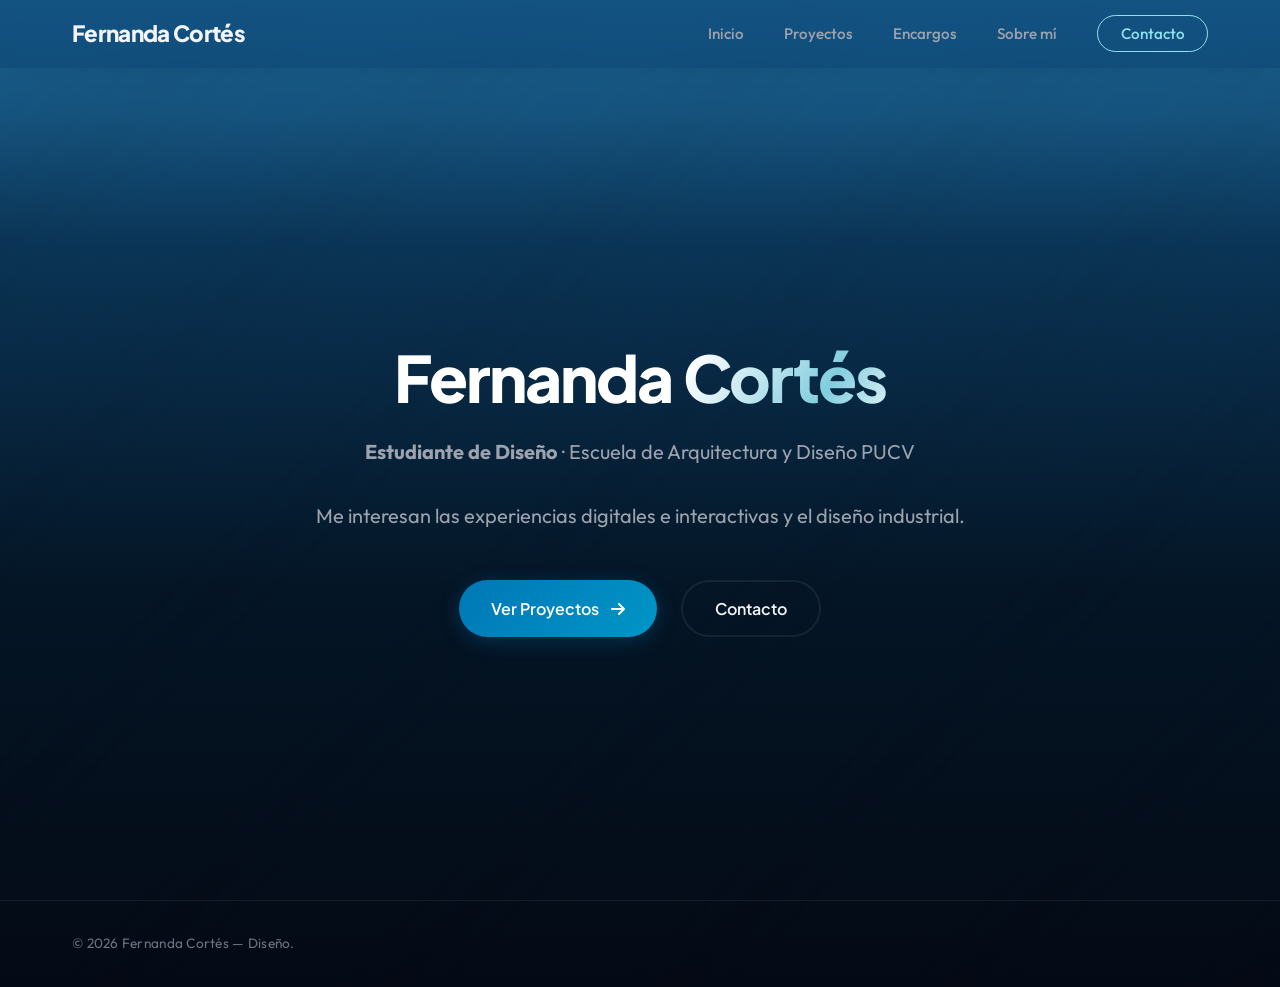
==== commit 3fbeeff7: "Revert "nuevos cambios" This reverts commit 2b1e08ae47f6302557be9408eb4b8a881051be44." ====
--- a/index.html
+++ b/index.html
@@ -3,569 +3,86 @@
 <head>
     <meta charset="UTF-8">
     <meta name="viewport" content="width=device-width, initial-scale=1.0">
-    <title>Ilustre Municipalidad de Putaendo | Sitio Oficial</title>
-    <meta name="description" content="Sitio web oficial de la Ilustre Municipalidad de Putaendo. Información comunal, trámites en línea, noticias, portal de transparencia y servicios comunitarios.">
-    
-    <!-- Tipografía Proxima Nova -->
-    <link href="https://fonts.cdnfonts.com/css/proxima-nova" rel="stylesheet">
+    <title>Diseño Desde el Código | Presentación</title>
+    <meta name="description" content="Portafolio profesional de desarrollo web y diseño de interfaces. Creación de aplicaciones interactivas con tecnologías modernas y estética premium.">
+    <!-- Google Fonts -->
     <link rel="preconnect" href="https://fonts.googleapis.com">
     <link rel="preconnect" href="https://fonts.gstatic.com" crossorigin>
-    <link href="https://fonts.googleapis.com/css2?family=Plus+Jakarta+Sans:wght@300;400;500;600;700;800&family=Outfit:wght@400;500;600;700;800&display=swap" rel="stylesheet">
-    
-    <!-- Font Awesome Icons -->
-    <link rel="stylesheet" href="https://cdnjs.cloudflare.com/ajax/libs/font-awesome/6.5.1/css/all.min.css">
-    
-    <!-- Hoja de estilos principal -->
+    <link href="https://fonts.googleapis.com/css2?family=Outfit:wght@300;400;500;600;700;800&family=Plus+Jakarta+Sans:wght@300;400;500;600;700;800&display=swap" rel="stylesheet">
+    <!-- FontAwesome para iconos -->
+    <link rel="stylesheet" href="https://cdnjs.cloudflare.com/ajax/libs/font-awesome/6.4.0/css/all.min.css">
+    <!-- Stylesheet -->
     <link rel="stylesheet" href="styles.css">
 </head>
-<body>
-    <!-- Enlace de accesibilidad para saltar directamente al contenido principal -->
-    <a href="#contenido-principal" class="skip-link">Saltar al contenido principal</a>
+    <!-- Rayos de Sol Submarinos (Caustics) - Se oculta a lectores de pantalla (aria-hidden="true") porque es un efecto puramente decorativo -->
+    <div id="sunlight-rays" aria-hidden="true"></div>
 
-    <!-- =========================================================================
-         CABECERA INSTITUCIONAL & NAVEGACIÓN
-         ========================================================================= -->
-    <header class="header" role="banner">
-        <!-- Barra superior: Logotipo oficial + Buscador -->
-        <div class="top-bar">
-            <div class="container top-bar-container">
-                <!-- Logotipo de la Municipalidad -->
-                <a href="index.html" class="brand-logo" aria-label="Ilustre Municipalidad de Putaendo - Inicio">
-                    <div class="brand-logo-content">
-                        <!-- Escudo Vectorial Heráldico de Putaendo -->
-                        <svg class="muni-shield" viewBox="0 0 54 68" fill="none" xmlns="http://www.w3.org/2000/svg" aria-hidden="true">
-                            <!-- Corona Mural de 3 Almenas -->
-                            <path d="M7 16 L7 6 L14 6 L14 10 L22 10 L22 6 L32 6 L32 10 L40 10 L40 6 L47 6 L47 16 Z" fill="#ffffff" stroke="#ffffff" stroke-width="1.2" stroke-linejoin="round"/>
-                            <!-- Silueta del Escudo -->
-                            <path d="M5 18 H49 C49 42 42 58 27 66 C12 58 5 42 5 18 Z" fill="#3b6e72" stroke="#ffffff" stroke-width="2.2" stroke-linejoin="round"/>
-                            <!-- Divisiones cuarteladas -->
-                            <line x1="5" y1="36" x2="49" y2="36" stroke="#ffffff" stroke-width="1.8"/>
-                            <line x1="27" y1="18" x2="27" y2="65" stroke="#ffffff" stroke-width="1.8"/>
-                            <!-- Cuartel 1: Estrella radiante de los Andes -->
-                            <path d="M16 23 L17.2 26.5 L20.8 27.7 L17.2 28.9 L16 32.5 L14.8 28.9 L11.2 27.7 L14.8 26.5 Z" fill="#ffffff"/>
-                            <!-- Cuartel 2: Emblema / Espiga de trigo -->
-                            <path d="M37.5 22 C37.5 26 35 30 37.5 34 C40 30 37.5 26 37.5 22 Z" fill="#ffffff"/>
-                            <circle cx="37.5" cy="28" r="1.5" fill="#3b6e72"/>
-                            <!-- Cuartel 3: Bandas diagonales heráldicas -->
-                            <line x1="8" y1="52" x2="23" y2="37" stroke="#ffffff" stroke-width="2"/>
-                            <line x1="11" y1="58" x2="27" y2="43" stroke="#ffffff" stroke-width="2"/>
-                            <line x1="17" y1="62" x2="27" y2="52" stroke="#ffffff" stroke-width="2"/>
-                            <!-- Cuartel 4: Cruz patada -->
-                            <path d="M37.5 40 V54 M30.5 47 H44.5" stroke="#ffffff" stroke-width="2.2" stroke-linecap="square"/>
-                            <circle cx="37.5" cy="47" r="2" fill="#ffffff"/>
-                        </svg>
-                        
-                        <div class="brand-text">
-                            <span class="brand-name">PUTAENDO</span>
-                            <span class="brand-sub">Ilustre Municipalidad</span>
-                        </div>
-                    </div>
+    <!-- Fondo de Partículas Dinámico - Ocultado a lectores de pantalla para que no cause interferencia visual o auditiva -->
+    <div id="hero-canvas-container" aria-hidden="true">
+        <canvas id="hero-canvas"></canvas>
+    </div>
+
+    <!-- Barra de Navegación Principal - Con aria-label para describir su propósito -->
+    <nav class="navbar" id="navbar" aria-label="Navegación principal">
+        <div class="nav-container">
+            <!-- Logotipo / Enlace que lleva al inicio de la página -->
+            <a href="index.html" class="logo" id="nav-logo" aria-label="Fernanda Cortés - Volver al Inicio">
+                Fernanda Cortés
+            </a>
+            
+            <!-- Lista ordenada de enlaces de navegación -->
+            <ul class="nav-menu" id="nav-menu">
+                <li class="nav-item"><a href="index.html" class="nav-link active" id="link-inicio">Inicio</a></li>
+                <li class="nav-item"><a href="proyectos.html" class="nav-link" id="link-proyectos">Proyectos</a></li>
+                <li class="nav-item"><a href="encargos.html" class="nav-link" id="link-encargos">Encargos</a></li>
+                <li class="nav-item"><a href="sobre-mi.html" class="nav-link" id="link-sobre-mi">Sobre mí</a></li>
+                <li class="nav-item"><a href="contacto.html" class="nav-link btn-contact" id="link-contacto">Contacto</a></li>
+            </ul>
+
+            <!-- Botón de Menú Hamburguesa accesible mediante teclado -->
+            <button class="hamburger" id="hamburger-menu" aria-label="Abrir menú de navegación" aria-expanded="false" aria-controls="nav-menu">
+                <span class="bar" aria-hidden="true"></span>
+                <span class="bar" aria-hidden="true"></span>
+                <span class="bar" aria-hidden="true"></span>
+            </button>
+        </div>
+    </nav>
+
+    <!-- Sección Hero (Inicio) -->
+    <header id="inicio" class="hero-section">
+        <div class="hero-content">
+            <h1 class="hero-title water-shimmer-text" id="hero-title">
+                Fernanda Cortés
+            </h1>
+            <p class="hero-subtitle" id="hero-subtitle">
+                <strong>Estudiante de Diseño</strong> · Escuela de Arquitectura y Diseño PUCV<br><br>
+                Me interesan las experiencias digitales e interactivas y el diseño industrial.
+            </p>
+            <div class="hero-actions">
+                <a href="proyectos.html" class="btn btn-primary" id="btn-hero-projects">
+                    Ver Proyectos <i class="fa-solid fa-arrow-right"></i>
                 </a>
-
-                <!-- Formulario de búsqueda accesible -->
-                <div class="search-wrapper">
-                    <form class="search-form" id="search-form" role="search" onsubmit="event.preventDefault(); window.ejecutarBusqueda();">
-                        <label for="site-search" class="visually-hidden">Buscar en el sitio web de Putaendo</label>
-                        <input type="search" id="site-search" class="search-input" placeholder="Buscar..." autocomplete="off">
-                        <button type="submit" class="search-btn" aria-label="Ejecutar búsqueda">
-                            <i class="fa-solid fa-magnifying-glass" aria-hidden="true"></i>
-                        </button>
-                    </form>
-                    <!-- Contenedor desplegable de resultados rápidos -->
-                    <div id="search-results-dropdown" class="search-results-dropdown" aria-live="polite"></div>
-                </div>
-
-                <!-- Botón Menú Hamburguesa para Móviles -->
-                <button class="mobile-toggle" id="mobile-toggle" aria-label="Abrir menú de navegación" aria-expanded="false" aria-controls="main-nav">
-                    <span class="hamburger-bar"></span>
-                    <span class="hamburger-bar"></span>
-                    <span class="hamburger-bar"></span>
-                </button>
+                <a href="contacto.html" class="btn btn-secondary" id="btn-hero-contact">Contacto</a>
             </div>
         </div>
-
-        <!-- Barra de Navegación Principal con Menús Desplegables -->
-        <nav class="main-nav" id="main-nav" aria-label="Navegación principal">
-            <div class="container">
-                <ul class="nav-list" id="nav-list">
-                    <!-- Dropdown 1: MUNICIPIO -->
-                    <li class="nav-item has-dropdown">
-                        <button class="nav-btn-link" aria-expanded="false" aria-haspopup="true">
-                            <span>MUNICIPIO</span>
-                            <i class="fa-solid fa-caret-down dropdown-arrow" aria-hidden="true"></i>
-                        </button>
-                        <ul class="dropdown-menu">
-                            <li><a href="autoridades.html" class="dropdown-item">AUTORIDADES</a></li>
-                            <li><a href="#organigrama" class="dropdown-item">ORGANIGRAMA</a></li>
-                            <li><a href="#planificamos" class="dropdown-item">PLANIFICAMOS</a></li>
-                        </ul>
-                    </li>
-
-                    <!-- Dropdown 2: TRÁMITES -->
-                    <li class="nav-item has-dropdown">
-                        <button class="nav-btn-link" aria-expanded="false" aria-haspopup="true">
-                            <span>TRÁMITES</span>
-                            <i class="fa-solid fa-caret-down dropdown-arrow" aria-hidden="true"></i>
-                        </button>
-                        <ul class="dropdown-menu">
-                            <li><a href="permiso-circulacion.html" class="dropdown-item">PERMISO DE CIRCULACIÓN</a></li>
-                            <li><a href="#tramite-solicitudes" class="dropdown-item">SOLICITUDES Y RECLAMOS</a></li>
-                            <li><a href="#tramite-becas" class="dropdown-item">BECAS Y BENEFICIOS</a></li>
-                        </ul>
-                    </li>
-
-                    <!-- Dropdown 3: COMUNA -->
-                    <li class="nav-item has-dropdown">
-                        <button class="nav-btn-link" aria-expanded="false" aria-haspopup="true">
-                            <span>COMUNA</span>
-                            <i class="fa-solid fa-caret-down dropdown-arrow" aria-hidden="true"></i>
-                        </button>
-                        <ul class="dropdown-menu">
-                            <li><a href="#historia" class="dropdown-item">HISTORIA Y PATRIMONIO</a></li>
-                            <li><a href="turismo.html" class="dropdown-item">ATRACTIVOS TURÍSTICOS</a></li>
-                            <li><a href="turismo.html#mapa-turistico" class="dropdown-item">MAPA COMUNAL</a></li>
-                        </ul>
-                    </li>
-
-                    <!-- Dropdown 4: INFORMACIONES -->
-                    <li class="nav-item has-dropdown">
-                        <button class="nav-btn-link" aria-expanded="false" aria-haspopup="true">
-                            <span>INFORMACIONES</span>
-                            <i class="fa-solid fa-caret-down dropdown-arrow" aria-hidden="true"></i>
-                        </button>
-                        <ul class="dropdown-menu">
-                            <li><a href="noticias.html" class="dropdown-item">NOTICIAS COMUNALES</a></li>
-                            <li><a href="#avisos" class="dropdown-item">AVISOS Y EDICTOS</a></li>
-                            <li><a href="#fondos" class="dropdown-item">FONDOS CONCURSABLES</a></li>
-                        </ul>
-                    </li>
-
-                    <!-- Enlace directo: PORTAL TRANSPARENCIA -->
-                    <li class="nav-item">
-                        <a href="https://www.portaltransparencia.cl" target="_blank" rel="noopener noreferrer" class="nav-link nav-link-highlight">
-                            <span>PORTAL TRANSPARENCIA</span>
-                            <i class="fa-solid fa-arrow-up-right-from-square external-icon" aria-hidden="true"></i>
-                        </a>
-                    </li>
-
-                    <!-- Dropdown 5: OTROS SITIOS -->
-                    <li class="nav-item has-dropdown">
-                        <button class="nav-btn-link" aria-expanded="false" aria-haspopup="true">
-                            <span>OTROS SITIOS</span>
-                            <i class="fa-solid fa-caret-down dropdown-arrow" aria-hidden="true"></i>
-                        </button>
-                        <ul class="dropdown-menu">
-                            <li><a href="turismo.html" class="dropdown-item">PORTAL TURISMO</a></li>
-                            <li><a href="#salud-portal" class="dropdown-item">DEPARTAMENTO DE SALUD</a></li>
-                            <li><a href="#educacion-portal" class="dropdown-item">DEPARTAMENTO DE EDUCACIÓN</a></li>
-                        </ul>
-                    </li>
-                </ul>
-            </div>
-        </nav>
     </header>
 
-    <!-- =========================================================================
-         CONTENIDO PRINCIPAL
-         ========================================================================= -->
-    <main id="contenido-principal" class="main-content">
 
-        <!-- =====================================================================
-             1. SECCIÓN HERO: CARRUSEL PRINCIPAL DE PANTALLA COMPLETA
-             ===================================================================== -->
-        <section class="hero-slider-section full-width-hero" aria-label="Noticias y avisos destacados">
-            <!-- Marco del Slider de Ancho Completo -->
-            <div class="slider-viewport" id="hero-slider">
-                <!-- Flecha Diapositiva Anterior -->
-                <button class="slider-arrow slider-arrow-prev" id="slider-prev" aria-label="Ver diapositiva anterior">
-                    <i class="fa-solid fa-chevron-left" aria-hidden="true"></i>
-                </button>
 
-                <!-- Diapositiva 1: Concejo Municipal y Gobierno Abierto -->
-                <article class="slide-item active" data-slide="0" aria-current="true">
-                    <div class="slide-bg-wrapper">
-                        <img src="assets/banner-autoridades.png" alt="Concejo Municipal y Autoridades de Putaendo" class="slide-bg-img">
-                        <div class="slide-overlay-gradient"></div>
-                    </div>
-                    <div class="container slide-content-container">
-                        <div class="slide-floating-card">
-                            <div class="slide-card-header">
-                                <span class="slide-badge">
-                                    <i class="fa-solid fa-landmark" aria-hidden="true"></i>
-                                    <span>Concejo &amp; Participación</span>
-                                </span>
-                                <time class="slide-date">Sesiones en Vivo</time>
-                            </div>
-                            <h2 class="slide-title">
-                                Sesiones en Vivo del Concejo Municipal: Gobierno Abierto y Participación Ciudadana
-                            </h2>
-                            <p class="slide-summary">
-                                Conoce las decisiones y proyectos que transforman Putaendo. Sigue en directo las transmisiones del Honorable Concejo Municipal encabezado por el alcalde Mauricio Quiroz Chamorro.
-                            </p>
-                            <div class="slide-action-box">
-                                <a href="autoridades.html" class="slide-cta-btn">
-                                    <span>Conoce a tus Autoridades</span>
-                                    <i class="fa-solid fa-arrow-right" aria-hidden="true"></i>
-                                </a>
-                            </div>
-                        </div>
-                    </div>
-                </article>
 
-                <!-- Diapositiva 2: Plan Comunal de Seguridad Pública -->
-                <article class="slide-item" data-slide="1" aria-hidden="true">
-                    <div class="slide-bg-wrapper">
-                        <img src="assets/slide2-solidario.png" alt="Plan Comunal de Seguridad Pública en Putaendo" class="slide-bg-img">
-                        <div class="slide-overlay-gradient"></div>
-                    </div>
-                    <div class="container slide-content-container">
-                        <div class="slide-floating-card">
-                            <div class="slide-card-header">
-                                <span class="slide-badge">
-                                    <i class="fa-solid fa-shield-halved" aria-hidden="true"></i>
-                                    <span>Seguridad Pública 2023 - 2027</span>
-                                </span>
-                                <time class="slide-date">Fono Alcaldía: 34 243 1552</time>
-                            </div>
-                            <h2 class="slide-title">
-                                Plan Comunal de Seguridad Pública: Cuidando nuestros barrios y sectores rurales
-                            </h2>
-                            <p class="slide-summary">
-                                Estrategia municipal integral con patrullaje preventivo permanente, central de cámaras de televigilancia y alarmas comunitarias activas para la protección y tranquilidad de los vecinos.
-                            </p>
-                            <div class="slide-action-box">
-                                <a href="#contacto" class="slide-cta-btn">
-                                    <span>Información y Contacto</span>
-                                    <i class="fa-solid fa-arrow-right" aria-hidden="true"></i>
-                                </a>
-                            </div>
-                        </div>
-                    </div>
-                </article>
 
-                <!-- Diapositiva 3: Patrimonio e Identidad -->
-                <article class="slide-item" data-slide="2" aria-hidden="true">
-                    <div class="slide-bg-wrapper">
-                        <img src="assets/slide3-patrimonio.png" alt="Calle patrimonial y paisaje cordillerano en Putaendo" class="slide-bg-img">
-                        <div class="slide-overlay-gradient"></div>
-                    </div>
-                    <div class="container slide-content-container">
-                        <div class="slide-floating-card">
-                            <div class="slide-card-header">
-                                <span class="slide-badge">
-                                    <i class="fa-solid fa-mountain-sun" aria-hidden="true"></i>
-                                    <span>Patrimonio &amp; Turismo</span>
-                                </span>
-                                <time class="slide-date">Monumento Histórico</time>
-                            </div>
-                            <h2 class="slide-title">
-                                Putaendo, Primer Pueblo Libre de Chile: Rutas culturales y senderos cordilleranos
-                            </h2>
-                            <p class="slide-summary">
-                                Descubre la arquitectura colonial de Calle Comercio, el Cristo de Madera y los circuitos cordilleranos que preservan la historia viva y tradiciones del Valle de Aconcagua.
-                            </p>
-                            <div class="slide-action-box">
-                                <a href="#comuna" class="slide-cta-btn">
-                                    <span>Descubre Nuestra Comuna</span>
-                                    <i class="fa-solid fa-arrow-right" aria-hidden="true"></i>
-                                </a>
-                            </div>
-                        </div>
-                    </div>
-                </article>
 
-                <!-- Diapositiva 4: Transparencia Activa -->
-                <article class="slide-item" data-slide="3" aria-hidden="true">
-                    <div class="slide-bg-wrapper">
-                        <img src="assets/banner-noticias.png" alt="Portal de Transparencia Activa de Putaendo" class="slide-bg-img">
-                        <div class="slide-overlay-gradient"></div>
-                    </div>
-                    <div class="container slide-content-container">
-                        <div class="slide-floating-card">
-                            <div class="slide-card-header">
-                                <span class="slide-badge">
-                                    <i class="fa-solid fa-scale-balanced" aria-hidden="true"></i>
-                                    <span>Transparencia &amp; Probidad</span>
-                                </span>
-                                <time class="slide-date">Ley 20.285</time>
-                            </div>
-                            <h2 class="slide-title">
-                                Portal de Transparencia Municipal: Información pública, clara y al alcance de todos
-                            </h2>
-                            <p class="slide-summary">
-                                Consulta actos, decretos, resoluciones, estados financieros y compras de la Ilustre Municipalidad de Putaendo con los más altos estándares de probidad pública.
-                            </p>
-                            <div class="slide-action-box">
-                                <a href="https://www.portaltransparencia.cl/PortalPdT/pdtta?codOrganismo=MU243" target="_blank" rel="noopener noreferrer" class="slide-cta-btn">
-                                    <span>Ir a Portal Transparencia</span>
-                                    <i class="fa-solid fa-arrow-up-right-from-square" aria-hidden="true"></i>
-                                </a>
-                            </div>
-                        </div>
-                    </div>
-                </article>
 
-                <!-- Flecha Diapositiva Siguiente -->
-                <button class="slider-arrow slider-arrow-next" id="slider-next" aria-label="Ver diapositiva siguiente">
-                    <i class="fa-solid fa-chevron-right" aria-hidden="true"></i>
-                </button>
-
-                <!-- Indicadores de Paginación (4 Dots) -->
-                <div class="slider-dots" id="slider-dots" role="tablist" aria-label="Seleccionar diapositiva">
-                    <button class="dot-btn active" role="tab" aria-selected="true" aria-label="Ir a diapositiva 1" data-slide-target="0"></button>
-                    <button class="dot-btn" role="tab" aria-selected="false" aria-label="Ir a diapositiva 2" data-slide-target="1"></button>
-                    <button class="dot-btn" role="tab" aria-selected="false" aria-label="Ir a diapositiva 3" data-slide-target="2"></button>
-                    <button class="dot-btn" role="tab" aria-selected="false" aria-label="Ir a diapositiva 4" data-slide-target="3"></button>
-                </div>
-            </div>
-        </section>
-
-        <!-- =====================================================================
-             2. SECCIÓN: TRÁMITES Y SERVICIOS (Bloque Teal con 3 Tarjetas Blancas)
-             ===================================================================== -->
-        <section class="services-section" id="tramites" aria-labelledby="services-title">
-            <div class="container">
-                <div class="section-header-centered">
-                    <h2 class="section-title services-main-title" id="services-title">TRÁMITES Y SERVICIOS</h2>
-                </div>
-
-                <!-- Cuadrícula de 3 Tarjetas Blancas Destacadas -->
-                <div class="services-grid">
-                    <!-- Tarjeta 1: Pagos online -->
-                    <a href="permiso-circulacion.html" class="service-card" id="tramite-pagos" style="text-decoration: none; color: inherit;">
-                        <div class="service-card-info">
-                            <h3 class="service-card-title">Pagos online</h3>
-                            <p class="service-card-desc">Permiso de circulaci&oacute;n 2026,<br>patentes y derechos</p>
-                        </div>
-                        <div class="service-card-icon-container">
-                            <img src="assets/icon-pagos.svg" alt="Pagos online" class="service-card-icon-img">
-                        </div>
-                    </a>
-
-                    <!-- Tarjeta 2: Solicitudes y reclamos -->
-                    <div class="service-card" id="tramite-solicitudes">
-                        <div class="service-card-info">
-                            <h3 class="service-card-title">Solicitudes<br>y reclamos</h3>
-                            <p class="service-card-desc">Transporte, propiedades,<br>lorem ipsum</p>
-                        </div>
-                        <div class="service-card-icon-container">
-                            <img src="assets/icon-solicitudes.svg" alt="Solicitudes y reclamos" class="service-card-icon-img">
-                        </div>
-                    </div>
-
-                    <!-- Tarjeta 3: Becas y beneficios -->
-                    <div class="service-card" id="tramite-becas">
-                        <div class="service-card-info">
-                            <h3 class="service-card-title">Becas y beneficios</h3>
-                            <p class="service-card-desc">Transporte, propiedades,<br>lorem ipsum</p>
-                        </div>
-                        <div class="service-card-icon-container">
-                            <img src="assets/icon-becas.svg" alt="Becas y beneficios" class="service-card-icon-img">
-                        </div>
-                    </div>
-                </div>
-            </div>
-        </section>
-
-        <!-- =====================================================================
-             3. SECCIÓN: ÚLTIMAS NOTICIAS (Noticias Reales de Putaendo)
-             ===================================================================== -->
-        <section class="news-section" id="noticias" aria-labelledby="news-title">
-            <div class="container">
-                <div class="news-section-top">
-                    <h2 class="section-title news-heading" id="news-title">Últimas Noticias</h2>
-                    <p class="news-intro">Actualidad, avisos oficiales y proyectos de la comuna de Putaendo</p>
-                </div>
-
-                <!-- Cuadrícula de 4 Noticias Reales de Putaendo -->
-                <div class="news-grid">
-                    <!-- Noticia 1: Modificación Ordenanza -->
-                    <article class="news-card" id="noticia-ordenanza">
-                        <div class="news-img-box">
-                            <img src="assets/slide2-solidario.png" alt="Modificación Ordenanza Derechos Municipales Putaendo" class="news-thumb">
-                            <span class="news-category">Rentas y Decretos</span>
-                        </div>
-                        <div class="news-content">
-                            <span class="news-date"><i class="fa-regular fa-calendar" aria-hidden="true"></i> 17 de septiembre, 2026</span>
-                            <h3 class="news-title">
-                                MODIFICACIÓN ORDENANZA: SOBRE DERECHOS MUNICIPALES POR CONCESIONES, PERMISOS Y DERECHOS
-                            </h3>
-                            <p class="news-text">
-                                Promulgación del Decreto Alcaldicio N° 2944 que introduce importantes modificaciones a la normativa comunal sobre rentas y derechos municipales.
-                            </p>
-                            <a href="noticia-ordenanza.html" class="news-read-more" aria-label="Leer más sobre la Modificación de Ordenanza">
-                                <span>Leer artículo</span>
-                                <i class="fa-solid fa-arrow-right" aria-hidden="true"></i>
-                            </a>
-                        </div>
-                    </article>
-
-                    <!-- Noticia 2: Fondo Concursable Cultura -->
-                    <article class="news-card" id="noticia-cultura">
-                        <div class="news-img-box">
-                            <img src="assets/slide1-gastronomia.png" alt="Fondo Concursable Municipal de Cultura 2026" class="news-thumb">
-                            <span class="news-category">Cultura &amp; Fondos</span>
-                        </div>
-                        <div class="news-content">
-                            <span class="news-date"><i class="fa-regular fa-calendar" aria-hidden="true"></i> 16 de septiembre, 2026</span>
-                            <h3 class="news-title">
-                                [DESCARGAR BASES Y FORMULARIO] Fondo Concursable Municipal de Cultura 2026
-                            </h3>
-                            <p class="news-text">
-                                Convocatoria DIDECO dirigida a organizaciones comunitarias de Putaendo para financiar proyectos de desarrollo artístico y patrimonial.
-                            </p>
-                            <a href="noticia-fondo-cultura.html" class="news-read-more" aria-label="Descargar bases del Fondo de Cultura">
-                                <span>Leer artículo</span>
-                                <i class="fa-solid fa-arrow-right" aria-hidden="true"></i>
-                            </a>
-                        </div>
-                    </article>
-
-                    <!-- Noticia 3: Obras y Deportes -->
-                    <article class="news-card" id="noticia-obras">
-                        <div class="news-img-box">
-                            <img src="assets/slide3-patrimonio.png" alt="Obras de infraestructura vial y deportes en Putaendo" class="news-thumb">
-                            <span class="news-category">Obras Comunales</span>
-                        </div>
-                        <div class="news-content">
-                            <span class="news-date"><i class="fa-regular fa-calendar" aria-hidden="true"></i> 19 de mayo, 2026</span>
-                            <h3 class="news-title">
-                                Putaendo logra aprobación de $1.490 millones para obras viales y deportes
-                            </h3>
-                            <p class="news-text">
-                                Histórica inversión que permitirá repavimentar Rinconada de Silva y modernizar el complejo deportivo Club Intersporting.
-                            </p>
-                            <a href="noticia-obras.html" class="news-read-more" aria-label="Leer más sobre las obras de infraestructura">
-                                <span>Leer artículo</span>
-                                <i class="fa-solid fa-arrow-right" aria-hidden="true"></i>
-                            </a>
-                        </div>
-                    </article>
-
-                    <!-- Noticia 4: Concursos Públicos -->
-                    <article class="news-card" id="noticia-concursos">
-                        <div class="news-img-box">
-                            <img src="assets/banner-autoridades.png" alt="Concursos Públicos en la Municipalidad de Putaendo" class="news-thumb">
-                            <span class="news-category">Concursos Públicos</span>
-                        </div>
-                        <div class="news-content">
-                            <span class="news-date"><i class="fa-regular fa-calendar" aria-hidden="true"></i> 27 de julio, 2026</span>
-                            <h3 class="news-title">
-                                Concursos Públicos: Encargado de Cultura, Turismo, Jefe de Personal – Auxiliar
-                            </h3>
-                            <p class="news-text">
-                                Convocatoria pública de antecedentes para proveer cargos vacantes titulares en la planta municipal de la I. Municipalidad de Putaendo.
-                            </p>
-                            <a href="noticia-concursos.html" class="news-read-more" aria-label="Leer más sobre los concursos públicos">
-                                <span>Leer artículo</span>
-                                <i class="fa-solid fa-arrow-right" aria-hidden="true"></i>
-                            </a>
-                        </div>
-                    </article>
-                </div>
-
-                <!-- Enlace inferior "Más noticias >" como en la maqueta -->
-                <div class="news-footer-action">
-                    <a href="noticias.html" class="btn-more-news">
-                        <span>Ver todas las noticias</span>
-                        <i class="fa-solid fa-chevron-right" aria-hidden="true"></i>
-                    </a>
-                </div>
-            </div>
-        </section>
-
-    </main>
-
-    <!-- =========================================================================
-         PIE DE PÁGINA INSTITUCIONAL (Footer Verde Petróleo)
-         ========================================================================= -->
-    <!-- Boton flotante para subir del todo (lado izquierdo) -->
-    <button type="button" id="scroll-to-top-btn" class="scroll-to-top-btn" aria-label="Subir del todo" title="Subir del todo">
-        <i class="fa-solid fa-arrow-up" aria-hidden="true"></i>
-    </button>
-    <footer class="site-footer" role="contentinfo">
-        <div class="container footer-container">
-            <!-- Bloque 1: Escudo y Nombre Municipal -->
-            <div class="footer-col footer-col-brand">
-                <div class="footer-logo">
-                    <!-- Escudo Vectorial en blanco -->
-                    <svg class="footer-shield" viewBox="0 0 54 68" fill="none" xmlns="http://www.w3.org/2000/svg" aria-hidden="true">
-                        <path d="M7 16 L7 6 L14 6 L14 10 L22 10 L22 6 L32 6 L32 10 L40 10 L40 6 L47 6 L47 16 Z" fill="#ffffff" stroke="#ffffff" stroke-width="1.2" stroke-linejoin="round"/>
-                        <path d="M5 18 H49 C49 42 42 58 27 66 C12 58 5 42 5 18 Z" fill="none" stroke="#ffffff" stroke-width="2.2" stroke-linejoin="round"/>
-                        <line x1="5" y1="36" x2="49" y2="36" stroke="#ffffff" stroke-width="1.8"/>
-                        <line x1="27" y1="18" x2="27" y2="65" stroke="#ffffff" stroke-width="1.8"/>
-                        <path d="M16 23 L17.2 26.5 L20.8 27.7 L17.2 28.9 L16 32.5 L14.8 28.9 L11.2 27.7 L14.8 26.5 Z" fill="#ffffff"/>
-                        <path d="M37.5 22 C37.5 26 35 30 37.5 34 C40 30 37.5 26 37.5 22 Z" fill="#ffffff"/>
-                        <circle cx="37.5" cy="28" r="1.5" fill="#2d5e62"/>
-                        <line x1="8" y1="52" x2="23" y2="37" stroke="#ffffff" stroke-width="2"/>
-                        <line x1="11" y1="58" x2="27" y2="43" stroke="#ffffff" stroke-width="2"/>
-                        <line x1="17" y1="62" x2="27" y2="52" stroke="#ffffff" stroke-width="2"/>
-                        <path d="M37.5 40 V54 M30.5 47 H44.5" stroke="#ffffff" stroke-width="2.2" stroke-linecap="square"/>
-                        <circle cx="37.5" cy="47" r="2" fill="#ffffff"/>
-                    </svg>
-                    <div class="footer-brand-text">
-                        <span class="footer-title">PUTAENDO</span>
-                        <span class="footer-subtitle">Ilustre Municipalidad</span>
-                    </div>
-                </div>
-                <p class="footer-motto">Primer Pueblo Libre de Chile · Región de Valparaíso</p>
-            </div>
-
-            <!-- Bloque 2: Información de Contacto Oficial -->
-            <div class="footer-col footer-col-contact">
-                <h4 class="footer-col-title">Contacto</h4>
-                <ul class="contact-list">
-                    <li>
-                        <i class="fa-solid fa-phone" aria-hidden="true"></i>
-                        <span>Fono Alcaldía: <strong>(34) 243 1552</strong></span>
-                    </li>
-                    <li>
-                        <i class="fa-solid fa-envelope" aria-hidden="true"></i>
-                        <span>alcaldia@muniputaendo.cl</span>
-                    </li>
-                    <li>
-                        <i class="fa-solid fa-location-dot" aria-hidden="true"></i>
-                        <span>Prat 1, Putaendo, Valparaíso, Chile</span>
-                    </li>
-                </ul>
-            </div>
-
-            <!-- Bloque 3: Redes Sociales -->
-            <div class="footer-col footer-col-social">
-                <h4 class="footer-col-title">Redes Sociales</h4>
-                <div class="social-links-grid">
-                    <a href="https://facebook.com" target="_blank" rel="noopener noreferrer" class="social-circle-btn" aria-label="Facebook Ilustre Municipalidad de Putaendo">
-                        <i class="fa-brands fa-facebook-f" aria-hidden="true"></i>
-                    </a>
-                    <a href="https://instagram.com" target="_blank" rel="noopener noreferrer" class="social-circle-btn" aria-label="Instagram Ilustre Municipalidad de Putaendo">
-                        <i class="fa-brands fa-instagram" aria-hidden="true"></i>
-                    </a>
-                    <a href="https://youtube.com" target="_blank" rel="noopener noreferrer" class="social-circle-btn" aria-label="YouTube Ilustre Municipalidad de Putaendo">
-                        <i class="fa-brands fa-youtube" aria-hidden="true"></i>
-                    </a>
-                    <a href="https://x.com" target="_blank" rel="noopener noreferrer" class="social-circle-btn" aria-label="X (Twitter) Ilustre Municipalidad de Putaendo">
-                        <i class="fa-brands fa-x-twitter" aria-hidden="true"></i>
-                    </a>
-                </div>
-            </div>
-        </div>
-
-        <!-- Barra inferior de Copyright y Enlaces Legales -->
-        <div class="footer-bottom-bar">
-            <div class="container footer-bottom-container">
-                <p>&copy; 2026 Ilustre Municipalidad de Putaendo. Todos los derechos reservados.</p>
-                <div class="footer-legal-links">
-                    <a href="https://www.portaltransparencia.cl" target="_blank" rel="noopener noreferrer">Transparencia Activa</a>
-                    <span>·</span>
-                    <a href="#privacidad">Políticas de Privacidad</a>
-                    <span>·</span>
-                    <a href="#accesibilidad">Accesibilidad Web</a>
-                </div>
+    <!-- Footer -->
+    <footer class="footer">
+        <div class="container">
+            <div class="footer-content-minimal">
+                <p>&copy; 2026 Fernanda Cortés — Diseño.</p>
             </div>
         </div>
     </footer>
 
-    <!-- Script de interactividad -->
+    <!-- Scripts -->
     <script src="script.js"></script>
 </body>
 </html>
--- a/styles.css
+++ b/styles.css
@@ -1,79 +1,132 @@
 /* ==========================================================================
-   ILUSTRE MUNICIPALIDAD DE PUTAENDO — ESTILOS GLOBALES & COMPONENTES
-   Diseño Web 2026 | Arquitectura e[ad] PUCV
+   PORTAFOLIO PREMIUM - ESTILOS PRINCIPALES
    ========================================================================== */
 
-@import url('https://fonts.cdnfonts.com/css/proxima-nova');
-
-/* --------------------------------------------------------------------------
-   1. VARIABLES CSS (PALETA OFICIAL Y TIPOGRAFÍA)
-   -------------------------------------------------------------------------- */
+/* Variables y Tokens de Diseño */
 :root {
-    /* Paleta Institucional Putaendo */
-    --color-primary: #386f74;        /* Verde petróleo principal de cabecera y navbar */
-    --color-primary-dark: #264e52;   /* Verde petróleo oscuro para dropdowns y hover */
-    --color-primary-deep: #1d3c3f;   /* Tono más oscuro para footer institucional */
-    --color-primary-light: #4c8388;  /* Tono teal de la sección Trámites y Servicios */
-    --color-primary-soft: #e8f2f3;   /* Tono suave para fondos y hover sutiles */
-    --color-accent: #e59934;         /* Naranja cálido institucional para llamadas a la acción */
-    --color-accent-hover: #cb8326;
-
-    /* Neutros y Superficies */
-    --color-bg: #f8fafb;
-    --color-surface: #ffffff;
-    --color-border: #e2e8f0;
-    --color-border-dark: #cbd5e1;
-    --color-text-main: #1f2937;
-    --color-text-muted: #596775;
-    --color-text-light: #94a3b8;
-    --color-white: #ffffff;
-
-    /* Tipografías: Proxima Nova */
-    --font-heading: 'Proxima Nova', 'ProximaNova', -apple-system, BlinkMacSystemFont, 'Segoe UI', Roboto, sans-serif;
-    --font-body: 'Proxima Nova', 'ProximaNova', -apple-system, BlinkMacSystemFont, 'Segoe UI', Roboto, sans-serif;
-
-    /* Sombras y Elevaciones */
-    --shadow-sm: 0 2px 4px rgba(0, 0, 0, 0.04);
-    --shadow-md: 0 4px 12px rgba(0, 0, 0, 0.08);
-    --shadow-lg: 0 10px 25px rgba(0, 0, 0, 0.10);
-    --shadow-xl: 0 20px 35px rgba(0, 0, 0, 0.14);
-
-    /* Radios de borde */
-    --radius-sm: 6px;
-    --radius-md: 10px;
-    --radius-lg: 16px;
-    --radius-full: 9999px;
-
-    /* Transiciones */
-    --transition-fast: 0.2s cubic-bezier(0.4, 0, 0.2, 1);
-    --transition-base: 0.3s cubic-bezier(0.4, 0, 0.2, 1);
-    --transition-smooth: 0.4s cubic-bezier(0.16, 1, 0.3, 1);
-}
-
-/* --------------------------------------------------------------------------
-   2. RESET Y ESTILOS BASE
-   -------------------------------------------------------------------------- */
+    --bg-primary: #040914;
+    --bg-secondary: #0a1424;
+    --bg-tertiary: #12243d;
+    --primary: #0077b6;
+    --primary-light: #90e0ef;
+    --secondary: #0096c7;
+    --accent: #00b4d8;
+    --accent-rgb: 0, 180, 216;
+    --success: #10b981;
+    --error: #ef4444;
+    
+    --text-primary: #f3f4f6;
+    --text-secondary: #9ca3af;
+    --text-muted: #6b7280;
+    
+    --primary-grad: linear-gradient(135deg, var(--primary), var(--secondary));
+    --accent-grad: linear-gradient(135deg, var(--secondary), var(--accent));
+    --dark-grad: linear-gradient(180deg, var(--bg-primary), var(--bg-secondary));
+    
+    --glass-bg: rgba(18, 18, 33, 0.6);
+    --glass-border: rgba(255, 255, 255, 0.07);
+    --glass-shadow: 0 8px 32px 0 rgba(0, 0, 0, 0.37);
+    
+    --font-heading: 'Plus Jakarta Sans', sans-serif;
+    --font-body: 'Outfit', sans-serif;
+    
+    --transition-smooth: all 0.4s cubic-bezier(0.16, 1, 0.3, 1);
+    --transition-fast: all 0.2s ease;
+}
+
+/* Reset de Estilos */
 *, *::before, *::after {
+    box-sizing: border-box;
     margin: 0;
     padding: 0;
-    box-sizing: border-box;
 }
 
 html {
     scroll-behavior: smooth;
     font-size: 16px;
+    background-color: var(--bg-primary);
+    color: var(--text-primary);
 }
 
 body {
     font-family: var(--font-body);
-    color: var(--color-text-main);
-    background-color: var(--color-bg);
     line-height: 1.6;
-    -webkit-font-smoothing: antialiased;
-    -moz-osx-font-smoothing: grayscale;
+    overflow-x: hidden;
+    background: linear-gradient(to bottom, #1e6b9c 0%, #0a3354 25%, #041424 60%, #040914 100%);
+    background-attachment: scroll;
+    display: flex;
+    flex-direction: column;
     min-height: 100vh;
-    display: flex;
-    flex-direction: column;
+}
+
+/* Rayos de Sol Submarinos (Caustics Effect) */
+#sunlight-rays {
+    position: fixed;
+    top: -50%;
+    left: -50%;
+    right: -50%;
+    bottom: -50%;
+    background: repeating-linear-gradient(
+        -45deg,
+        rgba(144, 224, 239, 0.04) 0px,
+        rgba(144, 224, 239, 0.04) 50px,
+        transparent 100px,
+        transparent 200px
+    );
+    filter: blur(45px);
+    pointer-events: none;
+    z-index: 1;
+    mix-blend-mode: overlay;
+    animation: ray-shimmer 25s ease-in-out infinite alternate;
+}
+
+@keyframes ray-shimmer {
+    0% {
+        transform: rotate(-8deg) translateY(0);
+        opacity: 0.5;
+    }
+    50% {
+        transform: rotate(-4deg) translateY(-30px);
+        opacity: 1;
+    }
+    100% {
+        transform: rotate(-10deg) translateY(15px);
+        opacity: 0.5;
+    }
+}
+
+/* Scrollbar Personalizado */
+::-webkit-scrollbar {
+    width: 10px;
+}
+::-webkit-scrollbar-track {
+    background: var(--bg-primary);
+}
+::-webkit-scrollbar-thumb {
+    background: var(--bg-tertiary);
+    border-radius: 5px;
+    border: 2px solid var(--bg-primary);
+}
+::-webkit-scrollbar-thumb:hover {
+    background: var(--primary);
+}
+
+/* Tipografía y Elementos Comunes */
+h1, h2, h3, h4, h5, h6 {
+    font-family: var(--font-heading);
+    font-weight: 700;
+    letter-spacing: -0.02em;
+    line-height: 1.2;
+}
+
+a {
+    color: inherit;
+    text-decoration: none;
+    transition: var(--transition-fast);
+}
+
+ul {
+    list-style: none;
 }
 
 img {
@@ -82,51 +135,1463 @@
     display: block;
 }
 
-a {
-    color: inherit;
-    text-decoration: none;
-    transition: color var(--transition-fast);
-}
-
-button {
-    font-family: inherit;
-    cursor: pointer;
-    border: none;
-    background: none;
-}
-
-ul, ol {
-    list-style: none;
-}
-
-/* Contenedor central responsivo */
+/* Clases de Utilidad */
 .container {
     width: 100%;
-    max-width: 1220px;
-    margin-left: auto;
-    margin-right: auto;
-    padding-left: 24px;
-    padding-right: 24px;
-}
-
-/* Enlace accesible para lectores de pantalla */
-.skip-link {
+    max-width: 1200px;
+    margin: 0 auto;
+    padding: 0 2rem;
+}
+
+.section-padding {
+    padding: 8rem 0;
+}
+
+.glass-card {
+    background: var(--glass-bg);
+    backdrop-filter: blur(12px) saturate(180%);
+    -webkit-backdrop-filter: blur(12px) saturate(180%);
+    border: 1px solid var(--glass-border);
+    border-radius: 16px;
+    box-shadow: var(--glass-shadow);
+    transition: var(--transition-smooth);
+}
+
+.text-gradient {
+    background: var(--primary-grad);
+    -webkit-background-clip: text;
+    -webkit-text-fill-color: transparent;
+    background-clip: text;
+}
+
+/* Cabecera de Secciones */
+.section-header {
+    text-align: center;
+    margin-bottom: 5rem;
+}
+
+.section-tagline {
+    font-size: 0.9rem;
+    text-transform: uppercase;
+    letter-spacing: 0.15em;
+    color: var(--accent);
+    font-weight: 600;
+    margin-bottom: 0.5rem;
+    display: block;
+}
+
+.section-title {
+    font-size: 2.8rem;
+    font-weight: 800;
+    position: relative;
+    display: inline-block;
+    padding-bottom: 1rem;
+}
+
+.header-line {
+    width: 60px;
+    height: 4px;
+    background: var(--primary-grad);
+    margin: 0.5rem auto 0;
+    border-radius: 2px;
+}
+
+/* Botones */
+.btn {
+    display: inline-flex;
+    align-items: center;
+    gap: 0.75rem;
+    padding: 0.85rem 2rem;
+    font-size: 1rem;
+    font-weight: 600;
+    border-radius: 50px;
+    transition: var(--transition-smooth);
+    cursor: pointer;
+    font-family: var(--font-heading);
+}
+
+.btn-primary {
+    background: var(--primary-grad);
+    color: #fff;
+    border: none;
+    box-shadow: 0 4px 20px rgba(0, 119, 182, 0.3);
+}
+
+.btn-primary:hover {
+    transform: translateY(-3px);
+    box-shadow: 0 8px 30px rgba(0, 119, 182, 0.5);
+}
+
+.btn-secondary {
+    background: transparent;
+    color: var(--text-primary);
+    border: 2px solid var(--glass-border);
+    backdrop-filter: blur(8px);
+}
+
+.btn-secondary:hover {
+    background: rgba(255, 255, 255, 0.05);
+    border-color: var(--text-primary);
+    transform: translateY(-3px);
+}
+
+/* Canvas de Fondo */
+#hero-canvas-container {
+    position: fixed;
+    top: 0;
+    left: 0;
+    width: 100vw;
+    height: 100vh;
+    z-index: -1;
+    overflow: hidden;
+    pointer-events: none;
+    opacity: 0.45;
+}
+
+#hero-canvas {
+    width: 100%;
+    height: 100%;
+}
+
+/* ==========================================================================
+   NAVEGACIÓN (Navbar)
+   ========================================================================== */
+.navbar {
+    position: fixed;
+    top: 0;
+    left: 0;
+    width: 100%;
+    z-index: 1000;
+    padding: 1rem 0;
+    background: rgba(12, 64, 110, 0.55); /* Azul turquesa traslúcido más claro y brillante */
+    backdrop-filter: blur(18px);
+    -webkit-backdrop-filter: blur(18px);
+    box-shadow: 0 8px 32px rgba(4, 20, 36, 0.15);
+    transition: background 0.3s ease, box-shadow 0.3s ease;
+}
+
+.navbar.scrolled {
+    padding: 1rem 0;
+    background: rgba(12, 64, 110, 0.7); /* Se vuelve un poco más densa al hacer scroll */
+    box-shadow: 0 8px 32px rgba(4, 20, 36, 0.25);
+}
+
+.nav-container {
+    display: flex;
+    justify-content: space-between;
+    align-items: center;
+    max-width: 1200px;
+    margin: 0 auto;
+    padding: 0 2rem;
+}
+
+.logo {
+    font-size: 1.4rem;
+    font-weight: 800;
+    font-family: var(--font-heading);
+    letter-spacing: -0.03em;
+}
+
+.logo-accent {
+    color: var(--accent);
+    font-weight: 600;
+}
+
+.nav-menu {
+    display: flex;
+    align-items: center;
+    gap: 2.5rem;
+}
+
+.nav-link {
+    font-size: 0.95rem;
+    font-weight: 500;
+    position: relative;
+    padding: 0.5rem 0;
+    color: var(--text-secondary);
+}
+
+.nav-link::after {
+    content: '';
     position: absolute;
-    top: -50px;
-    left: 20px;
-    background: var(--color-primary-dark);
-    color: var(--color-white);
-    padding: 10px 18px;
-    z-index: 9999;
-    border-radius: var(--radius-sm);
+    bottom: -2px;
+    left: 0;
+    width: 0;
+    height: 3px;
+    background: var(--primary-grad);
+    border-radius: 4px 4px 0 0; /* Forma de ola redondeada */
+    transition: var(--transition-smooth);
+    box-shadow: 0 0 8px rgba(144, 224, 239, 0.8); /* Brillo de ola */
+}
+
+.nav-link:hover, .nav-link.active {
+    color: var(--text-primary);
+}
+
+.nav-link:hover::after, .nav-link.active::after {
+    width: 100%;
+}
+
+.btn-contact {
+    padding: 0.5rem 1.4rem;
+    border: 1px solid var(--primary-light);
+    border-radius: 50px; /* Cápsula / óvalo completo orgánico */
+    color: var(--primary-light);
+    transition: var(--transition-smooth);
+}
+
+.btn-contact::after {
+    display: none;
+}
+
+.btn-contact:hover {
+    background: var(--primary);
+    color: #fff;
+    border-color: var(--primary);
+    box-shadow: 0 4px 15px rgba(0, 119, 182, 0.3);
+}
+
+/* Menú Hamburguesa */
+.hamburger {
+    display: none; /* Oculto en computadoras */
+    cursor: pointer;
+    background: rgba(144, 224, 239, 0.08); /* Fondo de burbuja traslúcida */
+    border: 1px solid rgba(144, 224, 239, 0.25);
+    border-radius: 50%;
+    width: 42px;
+    height: 42px;
+    position: relative;
+    align-items: center;
+    justify-content: center;
+    transition: all 0.4s cubic-bezier(0.25, 0.8, 0.25, 1);
+    box-shadow: 0 0 10px rgba(144, 224, 239, 0.05);
+    outline: none;
+    -webkit-appearance: none;
+    appearance: none;
+}
+
+.hamburger:hover, .hamburger.active {
+    background: rgba(144, 224, 239, 0.2);
+    border-color: rgba(144, 224, 239, 0.6);
+    box-shadow: 0 0 15px rgba(144, 224, 239, 0.3);
+}
+
+.bar {
+    display: block;
+    width: 18px; /* Más delicado */
+    height: 2px; /* Más delgado */
+    background-color: var(--text-primary);
+    border-radius: 1px;
+    transition: all 0.3s cubic-bezier(0.25, 0.8, 0.25, 1);
+    position: absolute;
+}
+
+.bar:nth-child(1) {
+    transform: translateY(-5px);
+}
+.bar:nth-child(2) {
+    transform: scaleX(0.7); /* La del medio más corta (estilo ola) */
+    transform-origin: center;
+}
+.bar:nth-child(3) {
+    transform: translateY(5px);
+}
+
+/* ==========================================================================
+   SECCIÓN HERO (Inicio)
+   ========================================================================== */
+.hero-section {
+    min-height: 100vh;
+    display: flex;
+    flex-direction: column;
+    justify-content: flex-start;
+    align-items: center;
+    text-align: center;
+    padding: 38vh 2rem 0 2rem;
+    position: relative;
+    z-index: 2;
+}
+
+.hero-content {
+    max-width: 850px;
+    display: flex;
+    flex-direction: column;
+    align-items: center;
+    gap: 1.5rem;
+    animation: fadeInUp 1s cubic-bezier(0.16, 1, 0.3, 1) forwards;
+}
+
+.badge {
+    background: rgba(0, 119, 182, 0.12);
+    border: 1px solid rgba(0, 119, 182, 0.25);
+    padding: 0.5rem 1.25rem;
+    border-radius: 50px;
+    font-size: 0.85rem;
     font-weight: 600;
-    transition: top var(--transition-fast);
-}
-
-.skip-link:focus {
-    top: 20px;
-}
-
+    color: var(--primary-light);
+    letter-spacing: 0.05em;
+    backdrop-filter: blur(8px);
+}
+
+.hero-title {
+    font-size: 4rem;
+    font-weight: 800;
+    line-height: 1.1;
+    letter-spacing: -0.03em;
+}
+
+.hero-subtitle {
+    font-size: 1.25rem;
+    color: var(--text-secondary);
+    max-width: 650px;
+    line-height: 1.6;
+    margin-bottom: 1.5rem;
+}
+
+.hero-actions {
+    display: flex;
+    gap: 1.5rem;
+}
+
+.scroll-indicator {
+    position: absolute;
+    bottom: 30px;
+    display: flex;
+    flex-direction: column;
+    align-items: center;
+    gap: 8px;
+    color: var(--text-muted);
+    font-size: 0.8rem;
+    text-transform: uppercase;
+    letter-spacing: 0.1em;
+}
+
+.mouse {
+    width: 26px;
+    height: 42px;
+    border: 2px solid var(--text-muted);
+    border-radius: 20px;
+    position: relative;
+}
+
+.wheel {
+    width: 4px;
+    height: 8px;
+    background-color: var(--accent);
+    border-radius: 2px;
+    position: absolute;
+    top: 8px;
+    left: 50%;
+    transform: translateX(-50%);
+    animation: scrollMouse 1.5s infinite;
+}
+
+/* ==========================================================================
+   SECCIÓN SOBRE MÍ
+   ========================================================================== */
+/* ==========================================================================
+   SECCIÓN SOBRE MÍ Y HABILIDADES (Simplificada)
+   ========================================================================== */
+.about-section {
+    min-height: 95vh;
+    display: flex;
+    align-items: center;
+    padding: 4rem 0;
+}
+
+.about-section .container {
+    width: 100%;
+}
+
+.about-clean-grid {
+    display: grid;
+    grid-template-columns: 1.2fr 1fr;
+    gap: 4rem;
+    align-items: start;
+}
+
+.about-text, .skills-clean {
+    display: flex;
+    flex-direction: column;
+    gap: 1.5rem;
+}
+
+.about-title {
+    font-size: 2.2rem;
+    font-weight: 800;
+    margin-bottom: 0.5rem;
+}
+
+.lead-text {
+    font-size: 1.2rem;
+    color: var(--text-primary);
+    line-height: 1.7;
+    font-weight: 500;
+}
+
+.about-text p {
+    color: var(--text-secondary);
+    font-size: 1.05rem;
+    line-height: 1.7;
+}
+
+.skills-intro {
+    color: var(--text-secondary);
+    font-size: 1.05rem;
+}
+
+.skills-tags {
+    display: flex;
+    flex-wrap: wrap;
+    gap: 0.75rem;
+    margin-top: 1.5rem;
+}
+
+.skill-tag {
+    background: rgba(0, 180, 216, 0.05);
+    border: 1px solid rgba(0, 180, 216, 0.15);
+    padding: 0.55rem 1.1rem;
+    border-radius: 50% 40% 60% 40% / 50% 40% 60% 50%;
+    font-size: 0.9rem;
+    font-weight: 500;
+    color: var(--text-secondary);
+    transition: all 0.5s ease-in-out;
+    display: inline-block;
+}
+
+/* Unique organic variations for bubble shapes */
+.skill-tag:nth-child(2n) {
+    border-radius: 45% 55% 40% 60% / 55% 40% 60% 45%;
+}
+
+.skill-tag:nth-child(3n) {
+    border-radius: 55% 45% 65% 35% / 45% 55% 45% 55%;
+}
+
+.skill-tag:hover {
+    background: rgba(0, 180, 216, 0.18);
+    border-color: rgba(144, 224, 239, 0.4);
+    color: var(--text-primary);
+    border-radius: 40% 60% 40% 60% / 40% 60% 40% 60%;
+    transform: translateY(-4px) scale(1.04);
+    box-shadow: 0 8px 20px rgba(0, 180, 216, 0.25);
+}
+
+/* ==========================================================================
+   SECCIÓN PROYECTOS (Simplificada)
+   ========================================================================== */
+.projects-section {
+    min-height: 85vh;
+    display: flex;
+    align-items: center;
+    padding: 8rem 0 4rem;
+}
+
+.projects-section .container {
+    width: 100%;
+}
+
+.projects-grid-clean {
+    display: grid;
+    grid-template-columns: repeat(3, 1fr);
+    gap: 3rem;
+    max-width: 1200px;
+    margin: 0 auto;
+}
+
+.project-card-clean {
+    display: flex;
+    flex-direction: column;
+    gap: 1.5rem;
+    transition: var(--transition-smooth);
+}
+
+
+.project-image-wrapper-clean {
+    position: relative;
+    overflow: hidden;
+    aspect-ratio: 16/10;
+    border: 1px solid var(--glass-border);
+    transition: transform 0.8s cubic-bezier(0.16, 1, 0.3, 1), box-shadow 0.8s cubic-bezier(0.16, 1, 0.3, 1), border-color 0.8s ease;
+    box-shadow: 0 8px 30px rgba(0, 180, 216, 0.08);
+}
+
+/* Morphing jellyfish animations for each project card to avoid sync */
+.project-card-clean:nth-child(1) .project-image-wrapper-clean {
+    animation: jellyfish-morph-1 12s ease-in-out infinite;
+}
+
+.project-card-clean:nth-child(2) .project-image-wrapper-clean {
+    animation: jellyfish-morph-2 15s ease-in-out infinite;
+}
+
+.project-card-clean:nth-child(3) .project-image-wrapper-clean {
+    animation: jellyfish-morph-3 18s ease-in-out infinite;
+}
+
+
+.project-card-clean:hover .project-image-wrapper-clean {
+    transform: translateY(-8px) scale(1.02);
+    box-shadow: 0 15px 35px rgba(0, 180, 216, 0.25);
+    border-color: rgba(0, 180, 216, 0.4);
+}
+
+.project-grad-1 {
+    background: linear-gradient(135deg, #0077b6 0%, #00b4d8 100%);
+}
+
+.project-grad-2 {
+    background: linear-gradient(135deg, #0a9396 0%, #005f73 100%);
+}
+
+.project-grad-3 {
+    background: linear-gradient(135deg, #00b4d8 0%, #90e0ef 100%);
+}
+
+.project-image-clean {
+    width: 100%;
+    height: 100%;
+    object-fit: cover;
+    opacity: 0; /* Oculta por defecto */
+    transform: scale(1.08); /* Ligeramente más grande para zoom-out suave en hover */
+    transition: opacity 0.6s cubic-bezier(0.25, 0.8, 0.25, 1), transform 0.6s cubic-bezier(0.25, 0.8, 0.25, 1);
+}
+
+.project-card-clean:hover .project-image-clean {
+    opacity: 1; /* Se muestra con fundido suave */
+    transform: scale(1); /* Vuelve a su tamaño normal */
+}
+
+/* Jellyfish Keyframes (Originales de dos pasos) */
+@keyframes jellyfish-morph-1 {
+    0%, 100% {
+        border-radius: 60% 40% 30% 70% / 60% 30% 70% 40%;
+    }
+    50% {
+        border-radius: 50% 50% 50% 50% / 50% 50% 50% 50%;
+    }
+}
+
+@keyframes jellyfish-morph-2 {
+    0%, 100% {
+        border-radius: 50% 50% 35% 65% / 55% 45% 55% 45%;
+    }
+    50% {
+        border-radius: 65% 35% 50% 50% / 45% 55% 45% 55%;
+    }
+}
+
+@keyframes jellyfish-morph-3 {
+    0%, 100% {
+        border-radius: 40% 60% 60% 40% / 60% 40% 60% 40%;
+    }
+    50% {
+        border-radius: 55% 45% 35% 65% / 40% 60% 40% 60%;
+    }
+}
+
+
+
+
+.project-info-clean {
+    display: flex;
+    flex-direction: column;
+    gap: 0.5rem;
+}
+
+.project-category-clean {
+    font-size: 0.75rem;
+    font-weight: 600;
+    color: var(--accent);
+    text-transform: uppercase;
+    letter-spacing: 0.08em;
+}
+
+.project-title-clean {
+    font-size: 1.3rem;
+    font-weight: 700;
+}
+
+.project-title-clean a:hover {
+    color: var(--primary-light);
+}
+
+.project-description-clean {
+    color: var(--text-secondary);
+    font-size: 0.95rem;
+    line-height: 1.6;
+}
+
+.project-tags-clean {
+    display: flex;
+    flex-wrap: wrap;
+    gap: 0.5rem;
+    margin-top: 0.5rem;
+}
+
+.project-tags-clean span {
+    background: rgba(255, 255, 255, 0.04);
+    border: 1px solid var(--glass-border);
+    padding: 0.25rem 0.75rem;
+    border-radius: 20px;
+    font-size: 0.75rem;
+    color: var(--text-secondary);
+}
+
+/* ==========================================================================
+   SECCIÓN CONTACTO (Simplificada)
+   ========================================================================== */
+.contact-section {
+    min-height: 80vh;
+    display: flex;
+    align-items: center;
+    padding: 4rem 0;
+}
+
+.contact-section .container {
+    width: 100%;
+}
+
+.contact-clean-content {
+    max-width: 700px;
+    margin: 0 auto;
+    text-align: center;
+    display: flex;
+    flex-direction: column;
+    align-items: center;
+    gap: 1.5rem;
+}
+
+/* Burbuja Medusa Interactiva */
+.contact-interactive-bubble {
+    width: 120px;
+    height: 75px;
+    background: radial-gradient(circle at 35% 30%, rgba(144, 224, 239, 0.45) 0%, rgba(0, 180, 216, 0.08) 75%);
+    border-radius: 50% 50% 25% 25% / 65% 65% 35% 35%;
+    border: 1px solid rgba(0, 180, 216, 0.25);
+    filter: drop-shadow(0 0 15px rgba(0, 180, 216, 0.25));
+    margin-bottom: 3.5rem; /* Espacio para los tentáculos largos */
+    animation: jellyfish-swim 6s ease-in-out infinite, jellyfish-bell 6s ease-in-out infinite;
+    transition: all 0.5s ease-out;
+    position: relative;
+    cursor: pointer;
+}
+
+/* Tentáculos Individuales */
+.tentacle {
+    position: absolute;
+    width: 1px;
+    background: linear-gradient(to bottom, rgba(0, 180, 216, 0.5), rgba(144, 224, 239, 0.15) 50%, transparent);
+    bottom: -45px;
+    transform-origin: top center;
+    border-radius: 50%;
+}
+
+.t1 { left: 20%; height: 50px; animation: tentacle-sway-1 4s ease-in-out infinite alternate; }
+.t2 { left: 35%; height: 75px; animation: tentacle-sway-2 5s ease-in-out infinite alternate 0.5s; }
+.t3 { left: 50%; height: 85px; animation: tentacle-sway-3 4.5s ease-in-out infinite alternate 0.2s; }
+.t4 { left: 65%; height: 70px; animation: tentacle-sway-4 5.2s ease-in-out infinite alternate 0.7s; }
+.t5 { left: 80%; height: 45px; animation: tentacle-sway-5 3.8s ease-in-out infinite alternate 0.4s; }
+
+.contact-interactive-bubble:hover {
+    transform: scale(1.08) translateY(-15px);
+    filter: drop-shadow(0 0 30px rgba(0, 180, 216, 0.6));
+    background: radial-gradient(circle at 35% 30%, rgba(144, 224, 239, 0.65) 0%, rgba(0, 180, 216, 0.15) 75%);
+    border-color: rgba(144, 224, 239, 0.5);
+}
+
+/* Al pasar el mouse, los tentáculos brillan más */
+.contact-interactive-bubble:hover .tentacle {
+    background: linear-gradient(to bottom, rgba(144, 224, 239, 0.8), rgba(0, 180, 216, 0.3) 60%, transparent);
+}
+
+/* Animación de Nado/Propulsión (Contracción y deslizamiento) */
+@keyframes jellyfish-swim {
+    0%, 100% {
+        transform: translateY(0) scaleX(1) scaleY(1);
+    }
+    30% {
+        /* Propulsión rápida hacia arriba (se encoge horizontalmente y se estira verticalmente) */
+        transform: translateY(-22px) scaleX(0.88) scaleY(1.12);
+    }
+    40% {
+        /* Pico de altura del nado */
+        transform: translateY(-24px) scaleX(0.88) scaleY(1.12);
+    }
+    70% {
+        /* Desplazamiento planeado (se ensancha al relajarse) */
+        transform: translateY(6px) scaleX(1.08) scaleY(0.92);
+    }
+}
+
+/* Animación de la Campana (Silueta ondulante coordinada con el nado) */
+@keyframes jellyfish-bell {
+    0%, 100% {
+        border-radius: 50% 50% 25% 25% / 65% 65% 35% 35%;
+    }
+    30%, 40% {
+        /* Campana cerrada/afilada en la propulsión */
+        border-radius: 46% 46% 15% 15% / 75% 75% 25% 25%;
+    }
+    70% {
+        /* Campana ensanchada/paraguas en el planeo */
+        border-radius: 54% 54% 35% 35% / 55% 55% 45% 45%;
+    }
+}
+
+/* Oscilaciones asíncronas para dar fluidez natural a los tentáculos */
+@keyframes tentacle-sway-1 { 0% { transform: rotate(-6deg); } 100% { transform: rotate(6deg); } }
+@keyframes tentacle-sway-2 { 0% { transform: rotate(-9deg) scaleY(0.9); } 100% { transform: rotate(9deg) scaleY(1.1); } }
+@keyframes tentacle-sway-3 { 0% { transform: rotate(-4deg) scaleY(0.95); } 100% { transform: rotate(4deg) scaleY(1.05); } }
+@keyframes tentacle-sway-4 { 0% { transform: rotate(-8deg); } 100% { transform: rotate(8deg); } }
+@keyframes tentacle-sway-5 { 0% { transform: rotate(-5deg) scaleY(0.85); } 100% { transform: rotate(5deg) scaleY(1.15); } }
+
+.contact-subtle-title {
+    font-size: 0.9rem;
+    text-transform: uppercase;
+    letter-spacing: 0.15em;
+    color: var(--primary-light);
+    font-weight: 600;
+    margin-bottom: 0.5rem;
+}
+
+.contact-single-line {
+    display: flex;
+    justify-content: center;
+    align-items: center;
+    gap: 1.5rem;
+    margin-top: 1.5rem;
+    flex-wrap: wrap;
+}
+
+.contact-single-link {
+    font-size: 1.1rem;
+    color: var(--text-secondary);
+    font-weight: 500;
+    transition: var(--transition-fast);
+    padding: 0.2rem 0;
+    border-bottom: 1px solid transparent;
+}
+
+.contact-single-link:hover {
+    color: var(--primary-light);
+    border-bottom: 1px solid var(--primary-light);
+}
+
+.contact-divider {
+    color: var(--text-muted);
+    font-weight: 300;
+}
+
+.social-link-item:hover {
+    color: var(--primary-light);
+    transform: translateY(-2px);
+}
+
+/* Contenedor de Medusa Decorativa en Proyectos */
+.projects-decor-container {
+    display: flex;
+    justify-content: center;
+    align-items: center;
+    margin-top: 8rem;
+    margin-bottom: 8rem;
+    padding: 2rem 0;
+}
+
+.jellyfish-cobalt {
+    width: 120px;
+    height: 75px;
+    background: radial-gradient(circle at 35% 30%, rgba(72, 149, 239, 0.4) 0%, rgba(67, 97, 238, 0.08) 75%);
+    border-radius: 50% 50% 25% 25% / 65% 65% 35% 35%;
+    border: 1px solid rgba(67, 97, 238, 0.25);
+    filter: drop-shadow(0 0 15px rgba(67, 97, 238, 0.25));
+    animation: jellyfish-swim 6s ease-in-out infinite, jellyfish-bell 6s ease-in-out infinite;
+    animation-delay: 1.5s; /* Desincronizada */
+    transition: all 0.5s ease-out;
+    position: relative;
+    cursor: pointer;
+}
+
+.jellyfish-cobalt:hover {
+    transform: scale(1.08) translateY(-15px);
+    filter: drop-shadow(0 0 30px rgba(67, 97, 238, 0.6));
+    background: radial-gradient(circle at 35% 30%, rgba(72, 149, 239, 0.6) 0%, rgba(67, 97, 238, 0.15) 75%);
+    border-color: rgba(72, 149, 239, 0.5);
+}
+
+.jellyfish-cobalt .tentacle {
+    position: absolute;
+    width: 1px;
+    background: linear-gradient(to bottom, rgba(67, 97, 238, 0.5), rgba(72, 149, 239, 0.15) 50%, transparent);
+    bottom: -45px;
+    transform-origin: top center;
+    border-radius: 50%;
+}
+
+.jellyfish-cobalt:hover .tentacle {
+    background: linear-gradient(to bottom, rgba(72, 149, 239, 0.8), rgba(67, 97, 238, 0.3) 60%, transparent);
+}
+
+/* ==========================================================================
+   FOOTER
+   ========================================================================== */
+.footer {
+    border-top: 1px solid var(--glass-border);
+    padding: 2rem 0;
+    background: transparent;
+    margin-top: auto; /* Empuja el footer al fondo si hay poco contenido */
+}
+
+.footer-content-minimal {
+    display: flex;
+    justify-content: flex-start;
+    align-items: center;
+}
+
+.footer-content-minimal p {
+    color: var(--text-muted);
+    font-size: 0.85rem;
+    letter-spacing: 0.02em;
+}
+
+/* ==========================================================================
+   ANIMACIONES
+   ========================================================================== */
+@keyframes fadeInUp {
+    from {
+        opacity: 0;
+        transform: translateY(30px);
+    }
+    to {
+        opacity: 1;
+        transform: translateY(0);
+    }
+}
+
+@keyframes scrollMouse {
+    0% {
+        opacity: 1;
+        transform: translate(-50%, 0);
+    }
+    100% {
+        opacity: 0;
+        transform: translate(-50%, 15px);
+    }
+}
+
+/* ==========================================================================
+   DISEÑO RESPONSIVO (Media Queries)
+   ========================================================================== */
+@media (max-width: 1024px) {
+    .about-clean-grid {
+        grid-template-columns: 1fr;
+        gap: 3rem;
+    }
+    
+    .projects-grid-clean {
+        grid-template-columns: repeat(2, 1fr);
+        gap: 2rem;
+    }
+}
+
+@media (max-width: 768px) {
+    html {
+        font-size: 15px;
+    }
+    
+    .section-padding {
+        padding: 5rem 0;
+    }
+    
+    /* Evitar que el navbar fijo tape los títulos de páginas secundarias en celular */
+    .projects-section,
+    .exercises-section,
+    .encargos-section,
+    .about-section,
+    .contact-section {
+        padding-top: 9rem; /* Aumentado a 9rem para dar más aire respecto al menú fijo */
+    }
+    
+    .hero-title {
+        font-size: 2.8rem;
+    }
+    
+    .hero-subtitle {
+        font-size: 1.1rem;
+    }
+    
+    .hero-actions {
+        flex-direction: column;
+        width: 100%;
+        gap: 1rem;
+    }
+    
+    .btn {
+        width: 100%;
+        justify-content: center;
+    }
+    
+    .hamburger {
+        display: flex;
+        z-index: 1010; /* Asegura estar por encima del menú desplegable */
+    }
+    
+    .hamburger.active .bar:nth-child(2) {
+        opacity: 0;
+        transform: scaleX(0);
+    }
+    
+    .hamburger.active .bar:nth-child(1) {
+        transform: rotate(45deg);
+    }
+    
+    .hamburger.active .bar:nth-child(3) {
+        transform: rotate(-45deg);
+    }
+    
+    .nav-menu {
+        position: fixed;
+        left: -100%;
+        top: 0;
+        flex-direction: column;
+        /* Fondo de gradiente radial abisal más sólido para ocultar el fondo */
+        background: radial-gradient(circle at center, rgba(14, 43, 73, 0.985) 0%, rgba(6, 15, 30, 0.995) 100%);
+        backdrop-filter: blur(25px);
+        -webkit-backdrop-filter: blur(25px);
+        width: 100%;
+        height: 100vh;
+        justify-content: center;
+        align-items: center;
+        gap: 2.5rem;
+        transition: all 0.5s cubic-bezier(0.25, 0.8, 0.25, 1);
+        z-index: 999;
+    }
+
+    /* Brillo bioluminiscente en el centro del menú móvil */
+    .nav-menu::before {
+        content: '';
+        position: absolute;
+        width: 280px;
+        height: 280px;
+        background: radial-gradient(circle, rgba(144, 224, 239, 0.13) 0%, rgba(0, 180, 216, 0) 70%);
+        top: 50%;
+        left: 50%;
+        transform: translate(-50%, -50%);
+        pointer-events: none;
+        z-index: -1;
+        animation: menu-glow-pulse 6s ease-in-out infinite alternate;
+    }
+
+    @keyframes menu-glow-pulse {
+        0% { transform: translate(-50%, -50%) scale(0.9); opacity: 0.6; }
+        100% { transform: translate(-50%, -50%) scale(1.25); opacity: 1; }
+    }
+    
+    .nav-menu.active {
+        left: 0;
+    }
+
+    /* Animación secuencial de los enlaces (estilo burbujas que suben al abrir el menú) */
+    .nav-menu .nav-item {
+        opacity: 0;
+        transform: translateY(25px);
+        transition: opacity 0.5s cubic-bezier(0.25, 0.8, 0.25, 1), transform 0.5s cubic-bezier(0.25, 0.8, 0.25, 1);
+        width: 100%;
+        text-align: center;
+    }
+
+    .nav-menu .nav-link {
+        font-size: 1.25rem; /* Más elegante y delicado en celular */
+        font-weight: 500;
+        letter-spacing: 0.04em;
+        display: inline-block;
+        padding: 0.5rem 2rem;
+    }
+
+    /* Anular el botón estirado de Contacto en celular para que luzca como un enlace normal */
+    .nav-menu .nav-link.btn {
+        background: none !important;
+        border: none !important;
+        box-shadow: none !important;
+        color: var(--text-primary) !important;
+        width: auto !important;
+        display: inline-block !important;
+        padding: 0.5rem 2rem !important;
+        font-weight: 500 !important;
+        transform: none !important;
+    }
+
+    .nav-menu .nav-link.btn:hover {
+        background: none !important;
+        transform: none !important;
+    }
+
+    .nav-menu.active .nav-item {
+        opacity: 1;
+        transform: translateY(0);
+    }
+
+    .nav-menu.active .nav-item:nth-child(1) { transition-delay: 0.15s; }
+    .nav-menu.active .nav-item:nth-child(2) { transition-delay: 0.25s; }
+    .nav-menu.active .nav-item:nth-child(3) { transition-delay: 0.35s; }
+    .nav-menu.active .nav-item:nth-child(4) { transition-delay: 0.45s; }
+    
+    .projects-grid-clean {
+        grid-template-columns: 1fr;
+    }
+    
+      .contact-single-line {
+          flex-direction: column;
+          align-items: center;
+          gap: 1rem;
+      }
+      .contact-divider {
+          display: none;
+      }
+}
+
+/* ==========================================================================
+   ELEMENTOS DE TEMÁTICA MARINA ADICIONALES (Medusa, Coral y Anémona)
+   ========================================================================== */
+
+/* Divisor de Coral en el Navbar */
+.navbar-coral-divider {
+    position: absolute;
+    bottom: 0;
+    left: 0;
+    width: 100%;
+    height: 12px;
+    overflow: hidden;
+    line-height: 0;
+    pointer-events: none;
+}
+.navbar-coral-divider svg {
+    width: 100%;
+    height: 12px;
+}
+
+/* Iconos de Títulos Lineales */
+.title-icon-jelly, .title-icon-coral {
+    width: 32px;
+    height: 32px;
+    vertical-align: middle;
+    margin-right: 0.8rem;
+    color: var(--primary-light);
+    display: inline-block;
+    transition: transform 0.5s ease, filter 0.5s ease;
+    filter: drop-shadow(0 0 5px rgba(0, 180, 216, 0.3));
+}
+
+.section-title:hover .title-icon-jelly {
+    transform: translateY(-4px);
+    animation: title-jelly-swim 2s ease-in-out infinite alternate;
+    filter: drop-shadow(0 0 10px rgba(0, 180, 216, 0.7));
+}
+
+.about-title:hover .title-icon-coral {
+    transform: rotate(6deg) scale(1.08);
+    filter: drop-shadow(0 0 10px rgba(0, 180, 216, 0.7));
+}
+
+/* Animación de la Medusa de Título */
+@keyframes title-jelly-swim {
+    0% {
+        transform: translateY(-2px) scaleY(1);
+    }
+    100% {
+        transform: translateY(-7px) scaleY(1.15) scaleX(0.9);
+    }
+}
+
+
+
+/* Burbujas flotantes en los enlaces del menú al pasar el cursor (hover) */
+.nav-item {
+    position: relative;
+}
+
+.nav-item::before, .nav-item::after {
+    content: '';
+    position: absolute;
+    border-radius: 50%;
+    background: rgba(144, 224, 239, 0.7);
+    bottom: 5px;
+    left: 50%;
+    transform: translateX(-50%) translateY(0) scale(0.5);
+    opacity: 0;
+    pointer-events: none;
+}
+
+/* Burbuja izquierda */
+.nav-item::before {
+    width: 6px;
+    height: 6px;
+    border: 1px solid rgba(255, 255, 255, 0.4);
+}
+
+/* Burbuja derecha */
+.nav-item::after {
+    width: 4px;
+    height: 4px;
+    border: 1px solid rgba(255, 255, 255, 0.3);
+}
+
+/* Animación al hacer hover */
+.nav-item:hover::before {
+    animation: menu-bubble-left 1.2s ease-out infinite;
+}
+
+.nav-item:hover::after {
+    animation: menu-bubble-right 1.2s ease-out infinite 0.3s;
+}
+
+@keyframes menu-bubble-left {
+    0% {
+        transform: translateX(-15px) translateY(10px) scale(0.4);
+        opacity: 0;
+    }
+    30% {
+        opacity: 0.8;
+    }
+    90% {
+        opacity: 0.4;
+    }
+    100% {
+        transform: translateX(-25px) translateY(-35px) scale(1.3);
+        opacity: 0;
+    }
+}
+
+@keyframes menu-bubble-right {
+    0% {
+        transform: translateX(10px) translateY(10px) scale(0.4);
+        opacity: 0;
+    }
+    30% {
+        opacity: 0.8;
+    }
+    90% {
+        opacity: 0.4;
+    }
+    100% {
+        transform: translateX(20px) translateY(-30px) scale(1.2);
+        opacity: 0;
+    }
+}
+
+/* ==========================================================================
+   NUEVOS EFECTOS INTERACTIVOS MARINOS (Destellos)
+   ========================================================================== */
+
+/* 2. Destello de Luz Marina en los Textos (Text Shimmer) */
+.water-shimmer-text {
+    background: linear-gradient(
+        120deg,
+        #ffffff 30%,
+        rgba(144, 224, 239, 0.9) 45%,
+        #ffffff 55%,
+        rgba(144, 224, 239, 0.9) 65%,
+        #ffffff 80%
+    );
+    background-size: 200% auto;
+    color: transparent;
+    -webkit-background-clip: text;
+    background-clip: text;
+    animation: textRefractionAnimation 5s linear infinite;
+    display: inline-block;
+}
+
+@keyframes textRefractionAnimation {
+    0% {
+        background-position: 200% center;
+    }
+    100% {
+        background-position: -200% center;
+    }
+}
+
+/* ==========================================================================
+   SECCIÓN DE CÓDIGO CREATIVO Y EXPERIMENTOS
+   ========================================================================== */
+.experiments-grid {
+    display: flex;
+    justify-content: center;
+    margin-top: 3.5rem;
+}
+
+.experiment-card {
+    background: rgba(255, 255, 255, 0.02);
+    border: 1px solid rgba(255, 255, 255, 0.05);
+    border-radius: 18px;
+    overflow: hidden;
+    max-width: 360px; /* Reducido de 480px para que se vea más delicado e integrado */
+    width: 100%;
+    transition: all 0.5s cubic-bezier(0.16, 1, 0.3, 1);
+    backdrop-filter: blur(15px);
+    -webkit-backdrop-filter: blur(15px);
+}
+
+.experiment-card:hover {
+    transform: translateY(-8px);
+    background: rgba(255, 255, 255, 0.04);
+    border-color: rgba(144, 224, 239, 0.25);
+    box-shadow: 0 15px 35px rgba(0, 180, 216, 0.18);
+}
+
+.experiment-image-wrapper {
+    position: relative;
+    aspect-ratio: 16/9;
+    overflow: hidden;
+    background: #020a13;
+    border-bottom: 1px solid rgba(255, 255, 255, 0.04);
+}
+
+.experiment-image {
+    width: 100%;
+    height: 100%;
+    object-fit: cover;
+    transition: transform 0.6s cubic-bezier(0.16, 1, 0.3, 1);
+}
+
+.experiment-card:hover .experiment-image {
+    transform: scale(1.04);
+}
+
+/* Play Icon Overlay */
+.play-icon-overlay {
+    position: absolute;
+    inset: 0;
+    background: rgba(3, 10, 19, 0.35);
+    display: flex;
+    align-items: center;
+    justify-content: center;
+    opacity: 0.85;
+    transition: opacity 0.4s ease, background 0.4s ease;
+}
+
+.experiment-card:hover .play-icon-overlay {
+    opacity: 1;
+    background: rgba(3, 10, 19, 0.2);
+}
+
+.play-icon-overlay svg {
+    filter: drop-shadow(0 0 8px rgba(144, 224, 239, 0.5));
+    transition: transform 0.4s cubic-bezier(0.175, 0.885, 0.32, 1.275);
+}
+
+.experiment-card:hover .play-icon-overlay svg {
+    transform: scale(1.15);
+}
+
+.experiment-info {
+    padding: 1.5rem;
+}
+
+.experiment-category {
+    font-size: 0.75rem;
+    text-transform: uppercase;
+    letter-spacing: 0.08em;
+    color: var(--accent);
+    font-weight: 700;
+}
+
+.experiment-title {
+    font-size: 1.2rem;
+    margin-top: 0.4rem;
+    margin-bottom: 0.6rem;
+    font-family: var(--font-heading);
+}
+
+.experiment-title a {
+    color: var(--text-primary);
+    text-decoration: none;
+    transition: color 0.3s ease;
+}
+
+.experiment-title a:hover {
+    color: var(--primary);
+}
+
+.experiment-description {
+    font-size: 0.88rem;
+    color: var(--text-secondary);
+    line-height: 1.5;
+    margin-bottom: 1.25rem;
+}
+
+.experiment-tags {
+    display: flex;
+    gap: 0.5rem;
+}
+
+.experiment-tags span {
+    font-size: 0.75rem;
+    padding: 0.25rem 0.75rem;
+    border-radius: 30px;
+    background: rgba(255, 255, 255, 0.03);
+    color: var(--text-secondary);
+    border: 1px solid rgba(255, 255, 255, 0.05);
+}
+
+/* ==========================================================================
+   PÁGINA DE EJERCICIOS (Contenedor de Pestañas e Iframe Minimalista)
+   ========================================================================== */
+.tabs-control-container {
+    display: flex;
+    width: fit-content;
+    margin: 2.5rem auto 2rem;
+    align-items: center;
+    background: rgba(14, 43, 73, 0.45);
+    border: 1px solid rgba(144, 224, 239, 0.2);
+    padding: 6px;
+    border-radius: 50px;
+    backdrop-filter: blur(16px);
+    -webkit-backdrop-filter: blur(16px);
+    box-shadow: 0 8px 30px rgba(0, 0, 0, 0.3), inset 0 1px 0 rgba(255, 255, 255, 0.08);
+    gap: 6px;
+}
+
+.tab-btn {
+    background: transparent;
+    border: 1px solid transparent;
+    color: var(--text-secondary);
+    padding: 0.65rem 1.75rem;
+    font-size: 0.95rem;
+    font-weight: 600;
+    cursor: pointer;
+    transition: all 0.35s cubic-bezier(0.16, 1, 0.3, 1);
+    font-family: inherit;
+    border-radius: 50px;
+    letter-spacing: 0.02em;
+    position: relative;
+    outline: none;
+}
+
+.tab-btn:hover {
+    color: var(--text-primary);
+    background: rgba(144, 224, 239, 0.08);
+    border-color: rgba(144, 224, 239, 0.15);
+}
+
+.tab-btn.active {
+    background: rgba(0, 180, 216, 0.22);
+    border-color: rgba(144, 224, 239, 0.4);
+    color: #ffffff;
+    box-shadow: 0 4px 20px rgba(0, 180, 216, 0.3), inset 0 1px 0 rgba(255, 255, 255, 0.2);
+    text-shadow: 0 0 12px rgba(144, 224, 239, 0.6);
+}
+
+/* Contenido de las pestañas */
+.tabs-content-container {
+    margin-top: 1.5rem;
+}
+
+.tab-content {
+    display: none;
+    animation: tab-fade-in 0.6s cubic-bezier(0.16, 1, 0.3, 1) forwards;
+}
+
+.tab-content.active {
+    display: block;
+}
+
+@keyframes tab-fade-in {
+    from {
+        opacity: 0;
+        transform: translateY(12px);
+    }
+    to {
+        opacity: 1;
+        transform: translateY(0);
+    }
+}
+
+.exercise-info-header {
+    text-align: center;
+    margin-bottom: 2.2rem;
+}
+
+.exercise-info-header h2,
+.exercise-info-header h3 {
+    font-size: 1.75rem;
+    color: var(--text-primary);
+    font-weight: 700;
+    margin-bottom: 0;
+    letter-spacing: -0.02em;
+}
+
+.exercise-intro-text {
+    color: var(--text-secondary);
+    font-size: 1.2rem;
+    max-width: 650px;
+    margin: 0 auto;
+    opacity: 0.9;
+    line-height: 1.6;
+}
+
+/* Contenedor Iframe Flotante y Sin Bordes Pesados */
+.exercise-preview-card {
+    background: transparent;
+    border: none;
+    padding: 0;
+    max-width: 960px;
+    margin: 0 auto;
+}
+
+.iframe-wrapper {
+    position: relative;
+    width: 100%;
+    height: 580px;
+    border-radius: 20px;
+    overflow: hidden;
+    background: transparent; /* Permite ver el fondo estelar */
+    border: 1px solid rgba(255, 255, 255, 0.08); /* Borde sumamente delgado y sutil */
+    box-shadow: 0 15px 45px rgba(0, 0, 0, 0.35), 
+                0 0 50px rgba(0, 180, 216, 0.05); /* Brillo abisal flotante */
+    transition: border-color 0.4s ease, box-shadow 0.4s ease;
+}
+
+.iframe-wrapper:hover {
+    border-color: rgba(144, 224, 239, 0.25);
+    box-shadow: 0 20px 50px rgba(0, 0, 0, 0.45), 
+                0 0 60px rgba(0, 180, 216, 0.12); /* Brillo bioluminiscente dinámico */
+}
+
+.iframe-wrapper iframe {
+    width: 100%;
+    height: 100%;
+    border: none;
+    display: block;
+    background: transparent;
+}
+
+.exercise-actions {
+    display: flex;
+    justify-content: center;
+    margin-top: 1.5rem;
+}
+
+/* Responsividad para el selector de encargos */
+@media (max-width: 768px) {
+    .tabs-control-container {
+        max-width: 92%;
+        margin: 2rem auto 1.5rem;
+        padding: 4px;
+        gap: 4px;
+    }
+    
+    .tab-btn {
+        font-size: 0.88rem;
+        padding: 0.5rem 1.2rem;
+    }
+    
+    .iframe-wrapper {
+        height: 420px; /* Tamaño ideal para teléfonos */
+        border-radius: 16px;
+    }
+}
+
+/* Utilidad de Accesibilidad (Oculto visualmente pero legible por lectores de pantalla y validadores) */
 .visually-hidden {
     position: absolute;
     width: 1px;
@@ -138,3256 +1603,3 @@
     white-space: nowrap;
     border: 0;
 }
-
-/* --------------------------------------------------------------------------
-   3. CABECERA INSTITUCIONAL & TOP BAR
-   -------------------------------------------------------------------------- */
-.header {
-    background-color: var(--color-primary);
-    position: sticky;
-    top: 0;
-    z-index: 1000;
-    box-shadow: 0 4px 15px rgba(29, 60, 63, 0.18);
-}
-
-/* Barra superior: Escudo + Buscador */
-.top-bar {
-    padding: 14px 0;
-    border-bottom: 1px solid rgba(255, 255, 255, 0.15);
-}
-
-.top-bar-container {
-    display: flex;
-    align-items: center;
-    justify-content: space-between;
-    gap: 20px;
-}
-
-/* Logotipo */
-.brand-logo {
-    display: inline-flex;
-    align-items: center;
-    text-decoration: none;
-    color: var(--color-white);
-}
-
-.brand-logo-content {
-    display: flex;
-    align-items: center;
-    gap: 14px;
-}
-
-.muni-shield {
-    width: 44px;
-    height: 56px;
-    flex-shrink: 0;
-    filter: drop-shadow(0 2px 4px rgba(0, 0, 0, 0.25));
-}
-
-.brand-text {
-    display: flex;
-    flex-direction: column;
-}
-
-.brand-name {
-    font-family: var(--font-heading);
-    font-size: 1.55rem;
-    font-weight: 800;
-    letter-spacing: 1.5px;
-    color: var(--color-white);
-    line-height: 1.1;
-}
-
-.brand-sub {
-    font-size: 0.85rem;
-    font-weight: 500;
-    letter-spacing: 0.8px;
-    color: rgba(255, 255, 255, 0.9);
-}
-
-/* Caja de búsqueda rápida */
-.search-wrapper {
-    position: relative;
-    width: 100%;
-    max-width: 280px;
-}
-
-.search-form {
-    display: flex;
-    align-items: center;
-    background-color: rgba(255, 255, 255, 0.15);
-    border: 1px solid rgba(255, 255, 255, 0.35);
-    border-radius: var(--radius-sm);
-    padding: 3px 6px 3px 14px;
-    transition: all var(--transition-fast);
-}
-
-.search-form:focus-within {
-    background-color: var(--color-white);
-    border-color: var(--color-white);
-    box-shadow: 0 0 0 3px rgba(255, 255, 255, 0.3);
-}
-
-.search-form:focus-within .search-input {
-    color: var(--color-text-main);
-}
-
-.search-form:focus-within .search-btn {
-    color: var(--color-primary);
-}
-
-.search-input {
-    width: 100%;
-    border: none;
-    background: transparent;
-    color: var(--color-white);
-    font-size: 0.9rem;
-    padding: 6px 0;
-    outline: none;
-    font-family: inherit;
-}
-
-.search-input::placeholder {
-    color: rgba(255, 255, 255, 0.75);
-}
-
-.search-form:focus-within .search-input::placeholder {
-    color: var(--color-text-muted);
-}
-
-.search-btn {
-    color: var(--color-white);
-    padding: 6px 8px;
-    font-size: 0.95rem;
-    display: flex;
-    align-items: center;
-    justify-content: center;
-    transition: color var(--transition-fast);
-}
-
-.search-btn:hover {
-    color: var(--color-accent);
-}
-
-/* Menú desplegable de resultados en vivo */
-.search-results-dropdown {
-    position: absolute;
-    top: calc(100% + 8px);
-    right: 0;
-    width: 320px;
-    background-color: var(--color-white);
-    border-radius: var(--radius-md);
-    box-shadow: var(--shadow-xl);
-    border: 1px solid var(--color-border);
-    max-height: 380px;
-    overflow-y: auto;
-    z-index: 1100;
-    display: none;
-    padding: 8px 0;
-}
-
-.search-results-dropdown.is-open {
-    display: block;
-    animation: fadeInDown 0.2s ease-out;
-}
-
-.search-result-item {
-    display: block;
-    padding: 10px 16px;
-    color: var(--color-text-main);
-    font-size: 0.88rem;
-    border-bottom: 1px solid var(--color-border);
-    transition: background-color var(--transition-fast);
-}
-
-.search-result-item:hover, .search-result-item:focus {
-    background-color: var(--color-primary-soft);
-    color: var(--color-primary);
-}
-
-.search-result-type {
-    font-size: 0.72rem;
-    text-transform: uppercase;
-    font-weight: 700;
-    color: var(--color-primary);
-    margin-bottom: 2px;
-}
-
-/* Botón Hamburguesa Móvil */
-.mobile-toggle {
-    display: none;
-    flex-direction: column;
-    justify-content: space-between;
-    width: 30px;
-    height: 22px;
-    cursor: pointer;
-    background: transparent;
-    padding: 0;
-    z-index: 1050;
-}
-
-.hamburger-bar {
-    display: block;
-    height: 3px;
-    width: 100%;
-    background-color: var(--color-white);
-    border-radius: 3px;
-    transition: all var(--transition-fast);
-}
-
-.mobile-toggle.is-active .hamburger-bar:nth-child(1) {
-    transform: translateY(9px) rotate(45deg);
-}
-.mobile-toggle.is-active .hamburger-bar:nth-child(2) {
-    opacity: 0;
-}
-.mobile-toggle.is-active .hamburger-bar:nth-child(3) {
-    transform: translateY(-10px) rotate(-45deg);
-}
-
-/* --------------------------------------------------------------------------
-   4. NAVEGACIÓN PRINCIPAL & MENÚS DESPLEGABLES (DROPDOWNS)
-   -------------------------------------------------------------------------- */
-.main-nav {
-    background-color: var(--color-primary);
-}
-
-.nav-list {
-    display: flex;
-    align-items: center;
-    justify-content: flex-start;
-    gap: 4px;
-    flex-wrap: wrap;
-}
-
-.nav-item {
-    position: relative;
-}
-
-/* Botones de navegación */
-.nav-btn-link, .nav-link {
-    display: inline-flex;
-    align-items: center;
-    gap: 6px;
-    padding: 12px 16px;
-    color: var(--color-white);
-    font-family: var(--font-heading);
-    font-size: 0.88rem;
-    font-weight: 700;
-    letter-spacing: 0.6px;
-    text-transform: uppercase;
-    border-radius: var(--radius-sm);
-    transition: all var(--transition-fast);
-    white-space: nowrap;
-}
-
-.nav-btn-link:hover, .nav-link:hover,
-.nav-item.is-open > .nav-btn-link {
-    background-color: var(--color-primary-dark);
-    color: var(--color-white);
-}
-
-.dropdown-arrow {
-    font-size: 0.75rem;
-    transition: transform var(--transition-fast);
-}
-
-.nav-item.is-open .dropdown-arrow {
-    transform: rotate(180deg);
-}
-
-/* Enlace especial Transparencia */
-.nav-link-highlight {
-    background-color: rgba(255, 255, 255, 0.1);
-}
-
-.external-icon {
-    font-size: 0.75rem;
-    opacity: 0.85;
-}
-
-/* Menú Desplegable (Dropdown) */
-.dropdown-menu {
-    position: absolute;
-    top: 100%;
-    left: 0;
-    min-width: 220px;
-    background-color: var(--color-primary-dark);
-    box-shadow: 0 10px 25px rgba(0, 0, 0, 0.25);
-    border-radius: 0 0 var(--radius-sm) var(--radius-sm);
-    overflow: hidden;
-    opacity: 0;
-    visibility: hidden;
-    transform: translateY(8px);
-    transition: opacity 0.2s cubic-bezier(0.16, 1, 0.3, 1), transform 0.2s cubic-bezier(0.16, 1, 0.3, 1), visibility 0.2s;
-    z-index: 1020;
-    border-top: 2px solid rgba(255, 255, 255, 0.2);
-    pointer-events: none;
-}
-
-/* Puente invisible entre el botón del navbar y el menú para evitar caídas de hover */
-.dropdown-menu::before {
-    content: '';
-    position: absolute;
-    top: -10px;
-    left: 0;
-    right: 0;
-    height: 10px;
-    background: transparent;
-}
-
-/* Apertura fluida mediante hover (escritorio) o clase .is-open */
-.nav-item:hover > .dropdown-menu,
-.nav-item.is-open > .dropdown-menu {
-    opacity: 1;
-    visibility: visible;
-    transform: translateY(0);
-    pointer-events: auto;
-}
-
-.nav-item:hover .dropdown-arrow,
-.nav-item.is-open .dropdown-arrow {
-    transform: rotate(180deg);
-}
-
-.nav-item:hover > .nav-btn-link,
-.nav-item.is-open > .nav-btn-link {
-    background-color: var(--color-primary-dark);
-    color: var(--color-white);
-}
-
-.dropdown-item {
-    display: block;
-    padding: 12px 18px;
-    color: var(--color-white);
-    font-size: 0.82rem;
-    font-weight: 700;
-    letter-spacing: 0.5px;
-    text-transform: uppercase;
-    border-bottom: 1px solid rgba(255, 255, 255, 0.08);
-    transition: all var(--transition-fast);
-}
-
-.dropdown-item:hover, .dropdown-item:focus {
-    background-color: #1e3e42;
-    padding-left: 22px;
-    color: var(--color-white);
-}
-
-/* --------------------------------------------------------------------------
-   5. SECCIÓN HERO: CARRUSEL PRINCIPAL DE PANTALLA COMPLETA (FULL-WIDTH)
-   -------------------------------------------------------------------------- */
-.hero-slider-section {
-    position: relative;
-    width: 100%;
-    margin: 0;
-    padding: 0;
-    background-color: #17383c;
-    overflow: hidden;
-}
-
-.slider-viewport {
-    position: relative;
-    width: 100%;
-    min-height: 520px;
-    height: 560px;
-    overflow: hidden;
-    background-color: #1a3e42;
-    border-radius: 0;
-    box-shadow: none;
-}
-
-/* Cada Diapositiva */
-.slide-item {
-    position: absolute;
-    top: 0;
-    left: 0;
-    width: 100%;
-    height: 100%;
-    opacity: 0;
-    visibility: hidden;
-    transition: opacity 0.6s cubic-bezier(0.4, 0, 0.2, 1), visibility 0.6s cubic-bezier(0.4, 0, 0.2, 1);
-    z-index: 1;
-}
-
-.slide-item.active {
-    opacity: 1;
-    visibility: visible;
-    z-index: 2;
-}
-
-/* Capa de fondo con imagen y gradiente institucional */
-.slide-bg-wrapper {
-    position: absolute;
-    top: 0;
-    left: 0;
-    width: 100%;
-    height: 100%;
-    overflow: hidden;
-    z-index: 1;
-}
-
-.slide-bg-img {
-    width: 100%;
-    height: 100%;
-    object-fit: cover;
-    object-position: center;
-    filter: brightness(0.92);
-    transform: scale(1);
-    transition: transform 7s ease-out;
-}
-
-.slide-item.active .slide-bg-img {
-    transform: scale(1.05);
-}
-
-.slide-overlay-gradient {
-    position: absolute;
-    top: 0;
-    left: 0;
-    width: 100%;
-    height: 100%;
-    background: linear-gradient(
-        90deg,
-        rgba(19, 45, 48, 0.94) 0%,
-        rgba(19, 45, 48, 0.84) 45%,
-        rgba(19, 45, 48, 0.40) 75%,
-        rgba(19, 45, 48, 0.15) 100%
-    );
-}
-
-/* Contenedor centralizado para la tarjeta de contenido */
-.slide-content-container {
-    position: relative;
-    z-index: 3;
-    height: 100%;
-    display: flex;
-    align-items: center;
-    padding-top: 30px;
-    padding-bottom: 50px;
-}
-
-/* Tarjeta Flotante / Vidrio Blanca sobre el fondo */
-.slide-floating-card {
-    background: rgba(255, 255, 255, 0.96);
-    backdrop-filter: blur(12px);
-    -webkit-backdrop-filter: blur(12px);
-    padding: 36px 42px;
-    border-radius: var(--radius-md);
-    max-width: 640px;
-    box-shadow: 0 16px 38px rgba(0, 0, 0, 0.28);
-    border-left: 6px solid var(--color-primary);
-    border-top: 1px solid rgba(255, 255, 255, 0.8);
-    animation: slideCardIn 0.55s ease-out;
-}
-
-@keyframes slideCardIn {
-    from {
-        opacity: 0;
-        transform: translateY(16px);
-    }
-    to {
-        opacity: 1;
-        transform: translateY(0);
-    }
-}
-
-.slide-card-header {
-    display: flex;
-    align-items: center;
-    gap: 12px;
-    margin-bottom: 14px;
-    flex-wrap: wrap;
-}
-
-.slide-badge {
-    display: inline-flex;
-    align-items: center;
-    gap: 7px;
-    background-color: var(--color-primary);
-    color: var(--color-white);
-    font-size: 0.76rem;
-    font-weight: 700;
-    letter-spacing: 0.6px;
-    text-transform: uppercase;
-    padding: 6px 14px;
-    border-radius: var(--radius-full);
-}
-
-.slide-badge i {
-    font-size: 0.78rem;
-}
-
-.slide-date {
-    font-size: 0.84rem;
-    font-weight: 600;
-    color: var(--color-text-muted);
-}
-
-.slide-title {
-    font-family: var(--font-heading);
-    font-size: 1.65rem;
-    font-weight: 800;
-    color: #111827;
-    line-height: 1.25;
-    margin-bottom: 14px;
-    letter-spacing: -0.2px;
-}
-
-.slide-summary {
-    color: #374151;
-    font-size: 0.96rem;
-    line-height: 1.55;
-    margin-bottom: 24px;
-    display: -webkit-box;
-    -webkit-line-clamp: 3;
-    -webkit-box-orient: vertical;
-    overflow: hidden;
-}
-
-.slide-action-box {
-    display: flex;
-    align-items: center;
-    justify-content: flex-start;
-}
-
-.slide-cta-btn {
-    display: inline-flex;
-    align-items: center;
-    gap: 10px;
-    background-color: var(--color-primary);
-    color: var(--color-white);
-    font-family: var(--font-heading);
-    font-size: 0.94rem;
-    font-weight: 700;
-    padding: 11px 24px;
-    border-radius: var(--radius-sm);
-    transition: all var(--transition-fast);
-    box-shadow: 0 4px 14px rgba(30, 87, 89, 0.28);
-}
-
-.slide-cta-btn:hover {
-    background-color: var(--color-primary-dark);
-    transform: translateX(4px);
-    box-shadow: 0 6px 18px rgba(30, 87, 89, 0.38);
-    color: var(--color-white);
-}
-
-/* Flechas de Navegación del Slider */
-.slider-arrow {
-    position: absolute;
-    top: 50%;
-    transform: translateY(-50%);
-    width: 48px;
-    height: 48px;
-    background-color: rgba(255, 255, 255, 0.88);
-    color: var(--color-primary-dark);
-    border-radius: var(--radius-full);
-    display: flex;
-    align-items: center;
-    justify-content: center;
-    font-size: 1.15rem;
-    z-index: 20;
-    transition: all var(--transition-fast);
-    backdrop-filter: blur(8px);
-    box-shadow: 0 4px 14px rgba(0, 0, 0, 0.22);
-    border: 1px solid rgba(255, 255, 255, 0.5);
-}
-
-.slider-arrow:hover {
-    background-color: var(--color-white);
-    color: var(--color-primary);
-    transform: translateY(-50%) scale(1.08);
-    box-shadow: 0 6px 20px rgba(0, 0, 0, 0.3);
-}
-
-.slider-arrow-prev {
-    left: 24px;
-}
-
-.slider-arrow-next {
-    right: 24px;
-}
-
-/* Paginador de Dots */
-.slider-dots {
-    position: absolute;
-    bottom: 22px;
-    left: 0;
-    width: 100%;
-    display: flex;
-    align-items: center;
-    justify-content: center;
-    gap: 10px;
-    z-index: 20;
-    margin-top: 0;
-}
-
-.dot-btn {
-    width: 12px;
-    height: 12px;
-    border-radius: var(--radius-full);
-    background-color: rgba(255, 255, 255, 0.5);
-    border: none;
-    padding: 0;
-    cursor: pointer;
-    transition: all var(--transition-fast);
-    box-shadow: 0 2px 4px rgba(0, 0, 0, 0.2);
-}
-
-.dot-btn:hover {
-    background-color: rgba(255, 255, 255, 0.85);
-}
-
-.dot-btn.active {
-    background-color: var(--color-white);
-    width: 34px;
-    border-radius: 6px;
-    box-shadow: 0 2px 8px rgba(0, 0, 0, 0.3);
-}
-
-/* --------------------------------------------------------------------------
-   6. SECCIÓN TRÁMITES Y SERVICIOS (BLOQUE TEAL SEGÚN MAQUETA)
-   -------------------------------------------------------------------------- */
-.services-section {
-    background-color: #629297;
-    padding: 54px 0 68px;
-    position: relative;
-}
-
-.section-header-centered {
-    text-align: center;
-    max-width: 700px;
-    margin: 0 auto 36px;
-}
-
-.services-main-title {
-    font-family: var(--font-heading);
-    font-size: 1.85rem;
-    font-weight: 800;
-    color: var(--color-white);
-    letter-spacing: 0.5px;
-    text-transform: uppercase;
-    margin: 0;
-}
-
-/* Cuadrícula de 3 Tarjetas Blancas */
-.services-grid {
-    display: grid;
-    grid-template-columns: repeat(3, 1fr);
-    gap: 32px;
-    max-width: 1040px;
-    margin: 0 auto;
-}
-
-.service-card {
-    background-color: #ffffff;
-    border-radius: 22px;
-    padding: 42px 26px 38px;
-    display: flex;
-    flex-direction: column;
-    justify-content: space-between;
-    align-items: center;
-    text-align: center;
-    box-shadow: 0 4px 16px rgba(0, 0, 0, 0.06);
-    transition: transform var(--transition-base), box-shadow var(--transition-base);
-    min-height: 360px;
-    height: 100%;
-    border: none;
-    cursor: pointer;
-}
-
-.service-card:hover {
-    transform: translateY(-6px);
-    box-shadow: 0 16px 32px rgba(0, 0, 0, 0.14);
-}
-
-.service-card-info {
-    display: flex;
-    flex-direction: column;
-    align-items: center;
-    justify-content: flex-start;
-    width: 100%;
-}
-
-.service-card-title {
-    font-family: var(--font-heading);
-    font-size: 1.38rem;
-    font-weight: 800;
-    color: #111827;
-    line-height: 1.25;
-    margin-bottom: 8px;
-    text-align: center;
-    min-height: 60px;
-    display: flex;
-    align-items: center;
-    justify-content: center;
-    width: 100%;
-}
-
-.service-card-desc {
-    color: #1f2937;
-    font-size: 0.95rem;
-    line-height: 1.45;
-    font-weight: 500;
-    text-align: center;
-    min-height: 48px;
-    display: flex;
-    align-items: center;
-    justify-content: center;
-    width: 100%;
-}
-
-.service-card-icon-container {
-    margin-top: auto;
-    padding-top: 16px;
-    height: 110px;
-    display: flex;
-    align-items: center;
-    justify-content: center;
-    width: 100%;
-}
-
-.service-card-icon-img {
-    height: 86px;
-    width: 86px;
-    max-width: 96px;
-    max-height: 86px;
-    object-fit: contain;
-    display: block;
-    transition: transform var(--transition-fast);
-}
-
-.service-card:hover .service-card-icon-img {
-    transform: scale(1.08);
-}
-
-
-/* --------------------------------------------------------------------------
-   7. SECCIÓN ÚLTIMAS NOTICIAS (BLOQUE BLANCO DE LA MAQUETA)
-   -------------------------------------------------------------------------- */
-.news-section {
-    background-color: var(--color-surface);
-    padding: 64px 0 72px;
-}
-
-.news-section-top {
-    margin-bottom: 36px;
-}
-
-.news-heading {
-    color: var(--color-text-main);
-    text-align: left;
-    margin-bottom: 6px;
-}
-
-.news-intro {
-    color: var(--color-text-muted);
-    font-size: 1.05rem;
-}
-
-/* Cuadrícula de 4 Noticias */
-.news-grid {
-    display: grid;
-    grid-template-columns: repeat(4, 1fr);
-    gap: 24px;
-    margin-bottom: 36px;
-}
-
-.news-card {
-    background-color: var(--color-surface);
-    border: 1px solid var(--color-border);
-    border-radius: var(--radius-md);
-    overflow: hidden;
-    display: flex;
-    flex-direction: column;
-    transition: all var(--transition-base);
-}
-
-.news-card:hover {
-    transform: translateY(-5px);
-    box-shadow: var(--shadow-lg);
-    border-color: var(--color-border-dark);
-}
-
-.news-img-box {
-    position: relative;
-    height: 180px;
-    background-color: var(--color-primary-dark);
-    overflow: hidden;
-}
-
-.news-thumb {
-    width: 100%;
-    height: 100%;
-    object-fit: cover;
-    transition: transform 0.5s ease;
-}
-
-.news-card:hover .news-thumb {
-    transform: scale(1.05);
-}
-
-.news-category {
-    position: absolute;
-    bottom: 12px;
-    left: 12px;
-    background-color: rgba(30, 62, 66, 0.92);
-    backdrop-filter: blur(4px);
-    color: var(--color-white);
-    font-size: 0.72rem;
-    font-weight: 700;
-    text-transform: uppercase;
-    padding: 4px 10px;
-    border-radius: var(--radius-sm);
-    letter-spacing: 0.4px;
-}
-
-.news-content {
-    padding: 20px 18px;
-    display: flex;
-    flex-direction: column;
-    flex-grow: 1;
-}
-
-.news-date {
-    display: flex;
-    align-items: center;
-    gap: 6px;
-    font-size: 0.78rem;
-    color: var(--color-text-light);
-    margin-bottom: 10px;
-    font-weight: 600;
-}
-
-.news-title {
-    font-family: var(--font-heading);
-    font-size: 1.05rem;
-    font-weight: 700;
-    color: var(--color-text-main);
-    line-height: 1.35;
-    margin-bottom: 12px;
-    display: -webkit-box;
-    -webkit-line-clamp: 3;
-    -webkit-box-orient: vertical;
-    overflow: hidden;
-    min-height: 4.05em;
-}
-
-.news-text {
-    color: var(--color-text-muted);
-    font-size: 0.86rem;
-    line-height: 1.5;
-    margin-bottom: 18px;
-    display: -webkit-box;
-    -webkit-line-clamp: 3;
-    -webkit-box-orient: vertical;
-    overflow: hidden;
-}
-
-.news-read-more {
-    margin-top: auto;
-    display: inline-flex;
-    align-items: center;
-    gap: 6px;
-    font-size: 0.88rem;
-    font-weight: 700;
-    color: var(--color-primary);
-    transition: all var(--transition-fast);
-}
-
-.news-read-more:hover {
-    color: var(--color-primary-dark);
-    transform: translateX(4px);
-}
-
-/* Botón inferior "Más noticias >" de la maqueta */
-.news-footer-action {
-    display: flex;
-    justify-content: flex-end;
-}
-
-.btn-more-news {
-    display: inline-flex;
-    align-items: center;
-    gap: 8px;
-    font-family: var(--font-heading);
-    font-size: 1.05rem;
-    font-weight: 700;
-    color: var(--color-primary);
-    padding: 8px 16px;
-    border-radius: var(--radius-sm);
-    transition: all var(--transition-fast);
-}
-
-.btn-more-news:hover {
-    color: var(--color-primary-dark);
-    transform: translateX(5px);
-}
-
-/* --------------------------------------------------------------------------
-   8. PIE DE PÁGINA INSTITUCIONAL (FOOTER TEAL OSCURO)
-   -------------------------------------------------------------------------- */
-.site-footer {
-    background-color: var(--color-primary-deep);
-    color: var(--color-white);
-    margin-top: auto;
-    padding-top: 56px;
-}
-
-.footer-container {
-    display: grid;
-    grid-template-columns: 1.4fr 1.3fr 1fr;
-    gap: 40px;
-    padding-bottom: 48px;
-    border-bottom: 1px solid rgba(255, 255, 255, 0.12);
-}
-
-/* Columna Identidad */
-.footer-logo {
-    display: flex;
-    align-items: center;
-    gap: 14px;
-    margin-bottom: 14px;
-}
-
-.footer-shield,
-.footer-muni-shield {
-    width: 44px !important;
-    height: 56px !important;
-    max-width: 44px !important;
-    max-height: 56px !important;
-    min-width: 44px !important;
-    min-height: 56px !important;
-    flex-shrink: 0 !important;
-    display: block !important;
-}
-
-.footer-brand-header,
-.footer-logo {
-    display: flex;
-    align-items: center;
-    gap: 14px;
-    margin-bottom: 14px;
-}
-
-.footer-brand-text {
-    display: flex;
-    flex-direction: column;
-}
-
-.footer-title {
-    font-family: var(--font-heading);
-    font-size: 1.55rem;
-    font-weight: 800;
-    letter-spacing: 1.5px;
-    line-height: 1.1;
-}
-
-.footer-subtitle {
-    font-size: 0.85rem;
-    font-weight: 500;
-    opacity: 0.88;
-}
-
-.footer-motto {
-    font-size: 0.88rem;
-    color: rgba(255, 255, 255, 0.75);
-    max-width: 320px;
-}
-
-/* Columna Contacto */
-.footer-col-title {
-    font-family: var(--font-heading);
-    font-size: 1.1rem;
-    font-weight: 700;
-    margin-bottom: 16px;
-    letter-spacing: 0.5px;
-}
-
-.contact-list {
-    display: flex;
-    flex-direction: column;
-    gap: 10px;
-}
-
-.contact-list li {
-    display: flex;
-    align-items: center;
-    gap: 10px;
-    font-size: 0.9rem;
-    color: rgba(255, 255, 255, 0.85);
-}
-
-.contact-list i {
-    color: rgba(255, 255, 255, 0.65);
-    width: 18px;
-}
-
-/* Columna Redes Sociales */
-.social-links-grid {
-    display: flex;
-    align-items: center;
-    gap: 12px;
-}
-
-.social-circle-btn {
-    width: 42px;
-    height: 42px;
-    border-radius: var(--radius-full);
-    background-color: rgba(255, 255, 255, 0.14);
-    display: flex;
-    align-items: center;
-    justify-content: center;
-    color: var(--color-white);
-    font-size: 1.05rem;
-    transition: all var(--transition-fast);
-}
-
-.social-circle-btn:hover {
-    background-color: var(--color-white);
-    color: var(--color-primary-dark);
-    transform: translateY(-3px);
-}
-
-/* Barra Inferior Copyright */
-.footer-bottom-bar {
-    padding: 20px 0;
-    background-color: #173235;
-    font-size: 0.82rem;
-    color: rgba(255, 255, 255, 0.65);
-}
-
-.footer-bottom-container {
-    display: flex;
-    align-items: center;
-    justify-content: space-between;
-    flex-wrap: wrap;
-    gap: 12px;
-}
-
-.footer-legal-links {
-    display: flex;
-    align-items: center;
-    gap: 10px;
-}
-
-.footer-legal-links a:hover {
-    color: var(--color-white);
-    text-decoration: underline;
-}
-
-/* --------------------------------------------------------------------------
-   9. ANIMACIONES
-   -------------------------------------------------------------------------- */
-@keyframes fadeInSlide {
-    from {
-        opacity: 0;
-        transform: scale(0.99);
-    }
-    to {
-        opacity: 1;
-        transform: scale(1);
-    }
-}
-
-@keyframes fadeInDown {
-    from {
-        opacity: 0;
-        transform: translateY(-8px);
-    }
-    to {
-        opacity: 1;
-        transform: translateY(0);
-    }
-}
-
-/* --------------------------------------------------------------------------
-   10. RESPONSIVE DESIGN (MEDIA QUERIES)
-   -------------------------------------------------------------------------- */
-
-/* Tablets y Pantallas Medianas (<= 992px) */
-@media (max-width: 992px) {
-    .slider-viewport {
-        height: auto;
-        min-height: 520px;
-    }
-
-    .slide-content-container {
-        padding: 40px 20px 60px;
-    }
-
-    .slide-floating-card {
-        padding: 30px 32px;
-        max-width: 580px;
-    }
-
-    .slide-title {
-        font-size: 1.45rem;
-    }
-
-    .services-grid {
-        grid-template-columns: repeat(2, 1fr);
-    }
-
-    .news-grid {
-        grid-template-columns: repeat(2, 1fr);
-    }
-
-    .footer-container {
-        grid-template-columns: 1fr 1fr;
-    }
-}
-
-/* Móviles (<= 768px) */
-@media (max-width: 768px) {
-    .slider-viewport {
-        min-height: 480px;
-        height: auto;
-    }
-
-    .slide-overlay-gradient {
-        background: linear-gradient(
-            180deg,
-            rgba(19, 45, 48, 0.70) 0%,
-            rgba(19, 45, 48, 0.94) 85%
-        );
-    }
-
-    .slide-content-container {
-        padding: 24px 16px 54px;
-        align-items: flex-end;
-    }
-
-    .slide-floating-card {
-        padding: 24px 20px;
-        max-width: 100%;
-        background: rgba(255, 255, 255, 0.98);
-    }
-
-    .slide-title {
-        font-size: 1.25rem;
-        margin: 10px 0;
-    }
-
-    .slide-summary {
-        font-size: 0.88rem;
-        -webkit-line-clamp: 2;
-        margin-bottom: 16px;
-    }
-
-    .slider-arrow {
-        width: 38px;
-        height: 38px;
-        font-size: 0.95rem;
-    }
-
-    .slider-arrow-prev {
-        left: 10px;
-    }
-
-    .slider-arrow-next {
-        right: 10px;
-    }
-
-    .mobile-toggle {
-        display: flex;
-    }
-
-    .main-nav {
-        position: fixed;
-        top: 76px;
-        left: 0;
-        width: 100%;
-        height: calc(100vh - 76px);
-        background-color: var(--color-primary-dark);
-        overflow-y: auto;
-        padding: 20px 0 40px;
-        transform: translateX(-100%);
-        transition: transform var(--transition-smooth);
-        z-index: 999;
-    }
-
-    .main-nav.is-open {
-        transform: translateX(0);
-    }
-
-    .nav-list {
-        flex-direction: column;
-        align-items: stretch;
-        gap: 2px;
-    }
-
-    .nav-btn-link, .nav-link {
-        width: 100%;
-        justify-content: space-between;
-        padding: 14px 20px;
-        border-radius: 0;
-        border-bottom: 1px solid rgba(255, 255, 255, 0.08);
-    }
-
-    .dropdown-menu {
-        position: static;
-        width: 100%;
-        box-shadow: none;
-        opacity: 1;
-        visibility: visible;
-        transform: none;
-        display: none;
-        background-color: #1a383b;
-        padding-left: 12px;
-        border-radius: 0;
-        pointer-events: auto;
-    }
-
-    .nav-item.is-open .dropdown-menu {
-        display: block;
-    }
-
-    .search-wrapper {
-        max-width: 180px;
-    }
-
-    .brand-name {
-        font-size: 1.3rem;
-    }
-
-    .brand-sub {
-        font-size: 0.72rem;
-    }
-
-    .muni-shield {
-        width: 36px;
-        height: 46px;
-    }
-
-    .services-grid {
-        grid-template-columns: 1fr;
-    }
-
-    .news-grid {
-        grid-template-columns: 1fr;
-    }
-
-    .footer-container {
-        grid-template-columns: 1fr;
-        gap: 32px;
-    }
-
-    .footer-bottom-container {
-        flex-direction: column;
-        text-align: center;
-        gap: 8px;
-    }
-
-    .slider-arrow {
-        width: 36px;
-        height: 36px;
-        font-size: 0.95rem;
-    }
-
-    .news-two-col-grid {
-        grid-template-columns: 1fr;
-    }
-
-    .news-portal-media {
-        height: 160px;
-    }
-}
-
-/* --------------------------------------------------------------------------
-   11. PÁGINA PORTAL DE NOTICIAS (noticias.html)
-   -------------------------------------------------------------------------- */
-.news-page-banner-section {
-    width: 100%;
-    padding: 0;
-    margin: 0;
-    background-color: #264e52;
-}
-
-.news-page-banner-full {
-    width: 100%;
-    position: relative;
-    overflow: hidden;
-    line-height: 0;
-}
-
-.news-page-banner-img {
-    width: 100%;
-    height: 320px;
-    object-fit: cover;
-    object-position: center;
-    display: block;
-}
-
-/* Capa de texto y badge titular sobre el banner */
-.news-banner-overlay {
-    position: absolute;
-    top: 0;
-    left: 0;
-    width: 100%;
-    height: 100%;
-    display: flex;
-    align-items: center;
-    pointer-events: none;
-    line-height: normal;
-}
-
-.news-banner-badge {
-    background-color: rgba(26, 62, 66, 0.58);
-    backdrop-filter: blur(6px);
-    -webkit-backdrop-filter: blur(6px);
-    min-width: 380px;
-    padding: 28px 80px 28px 54px;
-    border-radius: 0 90px 90px 0;
-    box-shadow: 0 8px 30px rgba(0, 0, 0, 0.22);
-    border: 1px solid rgba(255, 255, 255, 0.22);
-    border-left: none;
-    display: inline-flex;
-    align-items: center;
-}
-
-.news-banner-title {
-    color: #ffffff;
-    font-family: 'Proxima Nova', -apple-system, BlinkMacSystemFont, 'Segoe UI', Roboto, sans-serif;
-    font-size: 2.6rem;
-    font-weight: 800;
-    letter-spacing: 2.5px;
-    text-transform: uppercase;
-    margin: 0;
-    line-height: 1;
-    text-shadow: 0 2px 10px rgba(0, 0, 0, 0.35);
-}
-
-@media (max-width: 768px) {
-    .news-page-banner-img {
-        height: 200px;
-    }
-
-    .news-banner-badge {
-        min-width: auto;
-        padding: 16px 36px 16px 22px;
-        border-radius: 0 50px 50px 0;
-    }
-
-    .news-banner-title {
-        font-size: 1.6rem;
-        letter-spacing: 1.2px;
-    }
-}
-
-.news-list-section {
-    padding: 24px 0 64px;
-    background-color: var(--color-bg);
-}
-
-/* ==========================================================================
-   Navegador de Mes según Maqueta (◀ SEPTIEMBRE 2026 ▶)
-   ========================================================================== */
-.news-month-nav-wrapper {
-    margin-bottom: 24px;
-    display: flex;
-    align-items: center;
-}
-
-.news-month-navigator {
-    display: inline-flex;
-    align-items: center;
-    gap: 12px;
-    user-select: none;
-}
-
-.month-nav-btn {
-    background: none;
-    border: none;
-    padding: 4px 6px;
-    cursor: pointer;
-    color: #1e5759;
-    font-size: 1.15rem;
-    display: inline-flex;
-    align-items: center;
-    justify-content: center;
-    transition: transform var(--transition-fast), color var(--transition-fast);
-}
-
-.month-nav-btn:hover {
-    color: var(--color-primary-dark);
-    transform: scale(1.22);
-}
-
-.month-nav-label {
-    font-family: var(--font-heading);
-    font-size: 1.25rem;
-    font-weight: 800;
-    color: #1e5759;
-    letter-spacing: 0.5px;
-    text-transform: uppercase;
-}
-
-/* Grilla de Noticias (2 Columnas según Maqueta) */
-.news-two-col-grid {
-    display: grid;
-    grid-template-columns: repeat(2, 1fr);
-    gap: 28px;
-    margin-bottom: 44px;
-}
-
-.news-portal-card {
-    background-color: #ffffff;
-    border-radius: var(--radius-sm);
-    overflow: hidden;
-    border: 1px solid var(--color-border);
-    display: flex;
-    flex-direction: column;
-    transition: transform var(--transition-base), box-shadow var(--transition-base), border-color var(--transition-base);
-}
-
-.news-portal-card:hover {
-    transform: translateY(-4px);
-    box-shadow: var(--shadow-lg);
-    border-color: var(--color-border-dark);
-}
-
-.news-portal-media {
-    position: relative;
-    height: 185px;
-    width: 100%;
-    background-color: #2f5f63;
-    overflow: hidden;
-}
-
-.news-portal-img {
-    width: 100%;
-    height: 100%;
-    object-fit: cover;
-    transition: transform 0.4s ease;
-}
-
-.news-portal-card:hover .news-portal-img {
-    transform: scale(1.04);
-}
-
-.news-portal-media-teal {
-    background-color: #386f74;
-}
-
-.news-portal-placeholder {
-    width: 100%;
-    height: 100%;
-    display: flex;
-    align-items: center;
-    justify-content: center;
-    color: rgba(255, 255, 255, 0.35);
-    font-size: 2.5rem;
-}
-
-.news-portal-body {
-    padding: 22px 24px;
-    display: flex;
-    flex-direction: column;
-    flex-grow: 1;
-}
-
-.news-portal-date {
-    font-size: 0.78rem;
-    color: #4b5563;
-    font-weight: 600;
-    margin-bottom: 8px;
-    display: block;
-}
-
-.news-portal-title {
-    font-family: var(--font-heading);
-    font-size: 1.15rem;
-    font-weight: 800;
-    color: #111827;
-    line-height: 1.35;
-    margin-bottom: 12px;
-}
-
-.news-portal-excerpt {
-    font-size: 0.88rem;
-    color: #374151;
-    line-height: 1.55;
-    margin-bottom: 18px;
-}
-
-.news-portal-action {
-    margin-top: auto;
-    display: flex;
-    justify-content: flex-end;
-}
-
-.news-portal-link {
-    display: inline-flex;
-    align-items: center;
-    gap: 6px;
-    font-size: 0.9rem;
-    font-weight: 700;
-    color: #1e5759;
-    transition: transform var(--transition-fast), color var(--transition-fast);
-}
-
-.news-portal-link:hover {
-    color: var(--color-primary-dark);
-    transform: translateX(4px);
-}
-
-/* Paginación */
-.news-pagination-nav {
-    display: flex;
-    justify-content: center;
-    margin-bottom: 40px;
-}
-
-.news-pagination {
-    display: flex;
-    align-items: center;
-    gap: 8px;
-}
-
-.pagination-item {
-    display: flex;
-    align-items: center;
-    justify-content: center;
-    min-width: 38px;
-    height: 38px;
-    padding: 0 14px;
-    border-radius: var(--radius-sm);
-    font-size: 0.88rem;
-    font-weight: 700;
-    color: var(--color-primary-dark);
-    background-color: #ffffff;
-    border: 1px solid var(--color-border);
-    transition: all var(--transition-fast);
-}
-
-.pagination-item:hover,
-.pagination-item.current {
-    background-color: var(--color-primary);
-    color: #ffffff;
-    border-color: var(--color-primary);
-}
-
-/* --------------------------------------------------------------------------
-   12. PÁGINAS DE DETALLE DE NOTICIA (noticia-*.html)
-   -------------------------------------------------------------------------- */
-.article-detail-section {
-    padding: 36px 0 72px;
-    background-color: var(--color-bg);
-}
-
-.article-container {
-    max-width: 860px;
-    margin: 0 auto;
-    background-color: #ffffff;
-    border-radius: var(--radius-md);
-    padding: 44px 48px;
-    box-shadow: 0 4px 20px rgba(0, 0, 0, 0.05);
-    border: 1px solid var(--color-border);
-}
-
-.article-breadcrumb {
-    display: flex;
-    align-items: center;
-    gap: 8px;
-    font-size: 0.85rem;
-    color: var(--color-text-muted);
-    margin-bottom: 24px;
-    flex-wrap: wrap;
-}
-
-.article-breadcrumb a {
-    color: var(--color-primary);
-    font-weight: 600;
-}
-
-.article-breadcrumb a:hover {
-    text-decoration: underline;
-}
-
-.article-header {
-    margin-bottom: 28px;
-    border-bottom: 1px solid var(--color-border);
-    padding-bottom: 24px;
-}
-
-.article-meta {
-    display: flex;
-    align-items: center;
-    gap: 14px;
-    margin-bottom: 14px;
-    flex-wrap: wrap;
-}
-
-.article-badge {
-    background-color: var(--color-primary-soft);
-    color: var(--color-primary-dark);
-    font-size: 0.76rem;
-    font-weight: 800;
-    text-transform: uppercase;
-    letter-spacing: 0.6px;
-    padding: 4px 12px;
-    border-radius: var(--radius-full);
-}
-
-.article-date {
-    font-size: 0.86rem;
-    color: #4b5563;
-    font-weight: 600;
-    display: flex;
-    align-items: center;
-    gap: 6px;
-}
-
-.article-title {
-    font-family: var(--font-heading);
-    font-size: 2rem;
-    font-weight: 800;
-    color: #111827;
-    line-height: 1.25;
-    letter-spacing: -0.5px;
-}
-
-.article-media-box {
-    margin-bottom: 32px;
-    border-radius: var(--radius-sm);
-    overflow: hidden;
-    background-color: #2D5E62;
-}
-
-.article-img {
-    width: 100%;
-    height: auto;
-    max-height: 420px;
-    object-fit: cover;
-    display: block;
-}
-
-.article-content {
-    font-size: 1.05rem;
-    line-height: 1.75;
-    color: #263238;
-}
-
-.article-content p {
-    margin-bottom: 20px;
-}
-
-.article-content h3 {
-    font-family: var(--font-heading);
-    font-size: 1.35rem;
-    font-weight: 800;
-    color: #111827;
-    margin: 32px 0 14px;
-}
-
-.article-content ul, .article-content ol {
-    margin: 16px 0 24px 24px;
-    list-style: disc;
-}
-
-.article-content li {
-    margin-bottom: 10px;
-}
-
-.article-download-card {
-    display: flex;
-    align-items: center;
-    justify-content: space-between;
-    background-color: #f8fafc;
-    border: 1px solid #cbd5e1;
-    border-left: 5px solid var(--color-primary);
-    border-radius: var(--radius-sm);
-    padding: 18px 22px;
-    margin: 22px 0;
-    gap: 16px;
-    transition: all var(--transition-fast);
-}
-
-.article-download-card:hover {
-    background-color: #f1f5f9;
-    border-color: var(--color-primary);
-    transform: translateY(-2px);
-    box-shadow: 0 6px 16px rgba(0, 0, 0, 0.06);
-}
-
-.download-info {
-    display: flex;
-    align-items: center;
-    gap: 14px;
-}
-
-.download-icon {
-    font-size: 1.8rem;
-    color: var(--color-primary);
-}
-
-.download-title {
-    font-weight: 700;
-    font-size: 0.98rem;
-    color: #0f172a;
-    margin-bottom: 2px;
-}
-
-.download-sub {
-    font-size: 0.8rem;
-    color: #64748b;
-}
-
-.download-btn {
-    display: inline-flex;
-    align-items: center;
-    gap: 8px;
-    background-color: var(--color-primary);
-    color: #ffffff;
-    font-size: 0.88rem;
-    font-weight: 700;
-    padding: 9px 18px;
-    border-radius: var(--radius-sm);
-    white-space: nowrap;
-    transition: background-color var(--transition-fast);
-}
-
-.download-btn:hover {
-    background-color: var(--color-primary-dark);
-}
-
-.article-footer-nav {
-    margin-top: 40px;
-    padding-top: 24px;
-    border-top: 1px solid var(--color-border);
-    display: flex;
-    justify-content: space-between;
-    align-items: center;
-    flex-wrap: wrap;
-    gap: 16px;
-}
-
-.btn-back-news {
-    display: inline-flex;
-    align-items: center;
-    gap: 8px;
-    font-weight: 700;
-    font-size: 0.95rem;
-    color: var(--color-primary);
-    padding: 8px 16px;
-    border-radius: var(--radius-sm);
-    border: 1px solid var(--color-primary);
-    transition: all var(--transition-fast);
-}
-
-.btn-back-news:hover {
-    background-color: var(--color-primary);
-    color: #ffffff;
-}
-
-@media (max-width: 768px) {
-    .article-container {
-        padding: 24px 20px;
-    }
-    
-    .article-title {
-        font-size: 1.5rem;
-    }
-    
-    .article-download-card {
-        flex-direction: column;
-        align-items: flex-start;
-    }
-    
-    .download-btn {
-        width: 100%;
-        justify-content: center;
-    }
-}
-
-/* ==========================================================================
-   12. PÁGINA DE AUTORIDADES COMUNALES (autoridades.html)
-   ========================================================================== */
-.authorities-banner-img {
-    height: 320px;
-    object-position: center 35%;
-}
-
-/* Sección: ¿Quiénes Somos? (Bloque Teal) */
-.about-authorities-section {
-    background-color: #59858a;
-    padding: 52px 0;
-    text-align: center;
-}
-
-.about-authorities-card {
-    max-width: 860px;
-    margin: 0 auto;
-    padding: 0 20px;
-}
-
-.about-authorities-title {
-    font-family: var(--font-heading);
-    font-size: 1.85rem;
-    font-weight: 800;
-    color: #ffffff;
-    letter-spacing: 1px;
-    text-transform: uppercase;
-    margin-bottom: 16px;
-}
-
-.about-authorities-text {
-    font-size: 16px !important;
-    line-height: 1.75;
-    color: rgba(255, 255, 255, 0.95);
-    margin: 0;
-}
-
-/* Sección: Alcalde */
-.mayor-section {
-    padding: 64px 0 44px;
-    background-color: #ffffff;
-}
-
-.mayor-card {
-    display: flex;
-    align-items: center;
-    gap: 48px;
-    max-width: 860px;
-    margin: 0 auto;
-    background: #ffffff;
-    border-radius: 28px;
-    padding: 36px 44px;
-    box-shadow: 0 6px 24px rgba(0, 0, 0, 0.08);
-    border: 1px solid #e2e8f0;
-}
-
-.mayor-photo-slot {
-    width: 220px;
-    height: 220px;
-    border-radius: 24px;
-    overflow: hidden;
-    flex-shrink: 0;
-    background-color: #e2e8f0;
-    box-shadow: 0 4px 14px rgba(0, 0, 0, 0.08);
-}
-
-.mayor-img {
-    width: 100%;
-    height: 100%;
-    object-fit: cover;
-    object-position: top center;
-    display: block;
-}
-
-.mayor-info {
-    flex-grow: 1;
-}
-
-.mayor-role-badge {
-    font-size: 14px !important;
-    font-weight: 800;
-    color: #1e5759;
-    letter-spacing: 1.2px;
-    text-transform: uppercase;
-    display: block;
-    margin-bottom: 6px;
-}
-
-.mayor-name {
-    font-family: var(--font-heading);
-    font-size: 1.8rem;
-    font-weight: 800;
-    color: #111827;
-    margin-bottom: 12px;
-    line-height: 1.2;
-}
-
-.mayor-period {
-    font-size: 16px !important;
-    line-height: 1.55;
-    color: #374151;
-    margin-bottom: 20px;
-}
-
-.mayor-contact-block {
-    border-top: 1px solid #e2e8f0;
-    padding-top: 16px;
-}
-
-.mayor-contact-title {
-    font-size: 14px !important;
-    font-weight: 800;
-    color: #1e5759;
-    letter-spacing: 1px;
-    text-transform: uppercase;
-    margin-bottom: 8px;
-}
-
-.mayor-contact-list {
-    display: flex;
-    flex-direction: column;
-    gap: 6px;
-    font-size: 14px !important;
-    color: #4b5563;
-}
-
-.mayor-contact-list a {
-    color: #1e5759;
-    font-weight: 600;
-    transition: color var(--transition-fast);
-}
-
-.mayor-contact-list a:hover {
-    color: var(--color-primary-dark);
-    text-decoration: underline;
-}
-
-/* Sección: Concejo Municipal */
-.council-section {
-    padding: 44px 0 84px;
-    background-color: #ffffff;
-}
-
-.council-header-centered {
-    text-align: center;
-    margin-bottom: 44px;
-}
-
-.council-section-title {
-    font-family: var(--font-heading);
-    font-size: 1.85rem;
-    font-weight: 800;
-    color: #111827;
-    letter-spacing: 0.5px;
-    text-transform: uppercase;
-}
-
-.council-grid {
-    display: grid;
-    grid-template-columns: repeat(3, 1fr);
-    gap: 36px 32px;
-    max-width: 960px;
-    margin: 0 auto;
-}
-
-.council-card {
-    display: flex;
-    flex-direction: column;
-    align-items: center;
-    text-align: center;
-}
-
-.council-photo-slot {
-    width: 100%;
-    max-width: 220px;
-    aspect-ratio: 1 / 1;
-    border-radius: 24px;
-    overflow: hidden;
-    background-color: #e6eff1;
-    box-shadow: 0 4px 16px rgba(0, 0, 0, 0.06);
-    border: 1px solid rgba(0, 0, 0, 0.04);
-    margin-bottom: 14px;
-    transition: transform var(--transition-fast), box-shadow var(--transition-fast);
-}
-
-.council-photo-slot-lilac {
-    background-color: #e3e3f5;
-}
-
-.council-card:hover .council-photo-slot {
-    transform: translateY(-4px);
-    box-shadow: 0 8px 24px rgba(0, 0, 0, 0.12);
-}
-
-.council-img {
-    width: 100%;
-    height: 100%;
-    object-fit: cover;
-    object-position: top center;
-    display: block;
-}
-
-.council-card-body {
-    display: flex;
-    flex-direction: column;
-    align-items: center;
-}
-
-.council-name {
-    font-family: var(--font-heading);
-    font-size: 1.08rem;
-    font-weight: 800;
-    color: #111827;
-    margin-bottom: 4px;
-}
-
-.council-email {
-    display: inline-flex;
-    align-items: center;
-    gap: 6px;
-    font-size: 14px !important;
-    color: #4b5563;
-    transition: color var(--transition-fast);
-}
-
-.council-email:hover {
-    color: #1e5759;
-    text-decoration: underline;
-}
-
-@media (max-width: 900px) {
-    .mayor-card {
-        flex-direction: column;
-        text-align: center;
-        gap: 24px;
-        padding: 28px 24px;
-    }
-
-    .mayor-contact-list {
-        align-items: center;
-    }
-
-    .council-grid {
-        grid-template-columns: repeat(2, 1fr);
-        gap: 28px 20px;
-    }
-}
-
-@media (max-width: 600px) {
-    .council-grid {
-        grid-template-columns: 1fr;
-    }
-
-    .about-authorities-section {
-        padding: 36px 0;
-    }
-
-    .about-authorities-title {
-        font-size: 1.45rem;
-    }
-
-    .about-authorities-text {
-        font-size: 16px !important;
-    }
-}
-
-
-/* ==========================================================================
-   13. PAGINA PORTAL DE TURISMO (turismo.html)
-   ========================================================================== */
-
-/* Ajuste especifico para el banner de turismo */
-.tourism-banner-img {
-    object-position: center 30%;
-}
-
-/* --------------------------------------------------------------------------
-   Miga de pan (Breadcrumb Strip) - Fondo en Blanco
-   -------------------------------------------------------------------------- */
-.breadcrumb-strip {
-    background-color: #ffffff;
-    padding: 14px 0;
-    border-bottom: 1px solid #e5e7eb;
-}
-
-.breadcrumb-container {
-    display: flex;
-    align-items: center;
-}
-
-.breadcrumb-list {
-    display: flex;
-    align-items: center;
-    flex-wrap: wrap;
-    gap: 8px;
-    list-style: none;
-    margin: 0;
-    padding: 0;
-    font-family: var(--font-heading);
-    font-size: 0.88rem;
-    font-weight: 700;
-    letter-spacing: 0.5px;
-}
-
-.breadcrumb-item a {
-    color: #1a3e42;
-    text-decoration: none;
-    transition: color var(--transition-fast), text-decoration var(--transition-fast);
-}
-
-.breadcrumb-item a:hover {
-    color: #0b1f21;
-    text-decoration: underline;
-}
-
-.breadcrumb-separator {
-    color: #94a3b8;
-    font-size: 0.82rem;
-    font-weight: 800;
-    user-select: none;
-}
-
-.breadcrumb-item.active {
-    color: #1e5759;
-    font-weight: 800;
-}
-
-/* --------------------------------------------------------------------------
-   Seccion: CONOCE PUTAENDO (Fondo en Blanco)
-   -------------------------------------------------------------------------- */
-.tourism-intro-section {
-    padding: 44px 0 28px;
-    background-color: #ffffff;
-}
-
-.tourism-intro-card {
-    background-color: #ffffff;
-    color: #374151;
-    border-radius: 18px;
-    padding: 38px 48px;
-    border: 1px solid #e2e8f0;
-    box-shadow: 0 4px 22px rgba(0, 0, 0, 0.04);
-    max-width: 1060px;
-    margin: 0 auto;
-}
-
-.tourism-intro-title {
-    font-family: var(--font-heading);
-    font-size: 1.9rem;
-    font-weight: 800;
-    color: #1a3e42;
-    letter-spacing: 0.5px;
-    text-transform: uppercase;
-    margin: 0 0 14px 0;
-}
-
-.tourism-intro-text {
-    font-size: 1.08rem;
-    line-height: 1.75;
-    color: #4b5563;
-    margin: 0;
-}
-
-/* --------------------------------------------------------------------------
-   Seccion: 4 Rutas Tematicas (Fondo en Blanco)
-   -------------------------------------------------------------------------- */
-.tourism-routes-section {
-    padding: 32px 0 64px;
-    background-color: #ffffff;
-}
-
-.routes-header-block {
-    max-width: 1060px;
-    margin: 0 auto 28px;
-}
-
-.routes-section-title {
-    font-family: var(--font-heading);
-    font-size: 2.1rem;
-    font-weight: 800;
-    color: #1a3e42;
-    margin: 0;
-    letter-spacing: 0.3px;
-}
-
-.routes-list-container {
-    max-width: 1060px;
-    margin: 0 auto;
-    display: flex;
-    flex-direction: column;
-    gap: 24px;
-}
-
-.route-horizontal-card {
-    background-color: #ffffff;
-    border-radius: 18px;
-    overflow: hidden;
-    display: grid;
-    grid-template-columns: 260px 1fr;
-    box-shadow: 0 4px 18px rgba(0, 0, 0, 0.05);
-    border: 1px solid #e2e8f0;
-    transition: transform var(--transition-base), box-shadow var(--transition-base), border-color var(--transition-fast);
-}
-
-.route-horizontal-card:hover {
-    transform: translateY(-3px);
-    box-shadow: 0 12px 28px rgba(26, 62, 66, 0.12);
-    border-color: #cbd5e1;
-}
-
-.route-card-media {
-    position: relative;
-    overflow: hidden;
-    height: 100%;
-    min-height: 185px;
-    background-color: #f1f5f9;
-}
-
-.route-card-img {
-    width: 100%;
-    height: 100%;
-    object-fit: cover;
-    object-position: center;
-    display: block;
-    transition: transform 0.4s ease;
-}
-
-.route-horizontal-card:hover .route-card-img {
-    transform: scale(1.05);
-}
-
-.route-card-body {
-    padding: 26px 36px;
-    display: flex;
-    flex-direction: column;
-    justify-content: center;
-}
-
-.route-card-title {
-    font-family: var(--font-heading);
-    font-size: 1.3rem;
-    font-weight: 800;
-    color: #1a3e42;
-    margin: 0 0 10px 0;
-    line-height: 1.35;
-}
-
-.route-card-desc {
-    font-size: 0.95rem;
-    line-height: 1.6;
-    color: #4b5563;
-    margin: 0 0 16px 0;
-}
-
-.btn-read-more-route {
-    background: none;
-    border: none;
-    padding: 0;
-    color: #1e5759;
-    font-family: var(--font-body);
-    font-size: 0.94rem;
-    font-weight: 700;
-    cursor: pointer;
-    display: inline-flex;
-    align-items: center;
-    gap: 6px;
-    transition: color var(--transition-fast);
-    align-self: flex-start;
-}
-
-.btn-read-more-route:hover {
-    color: var(--color-primary-dark);
-}
-
-.btn-read-more-route .arrow-glyph {
-    font-weight: 800;
-    transition: transform var(--transition-fast);
-    display: inline-block;
-}
-
-.btn-read-more-route:hover .arrow-glyph {
-    transform: translateX(4px);
-}
-
-/* --------------------------------------------------------------------------
-   Seccion: MAPA TURISTICO (Fondo en Blanco)
-   -------------------------------------------------------------------------- */
-.tourism-map-section {
-    padding: 36px 0 84px;
-    background-color: #ffffff;
-}
-
-.map-section-header {
-    max-width: 1060px;
-    margin: 0 auto 24px;
-}
-
-.tourism-map-title {
-    font-family: var(--font-heading);
-    font-size: 2.1rem;
-    font-weight: 800;
-    color: #111827;
-    margin: 0;
-    letter-spacing: 0.5px;
-    text-transform: uppercase;
-}
-
-.tourism-map-card {
-    max-width: 1060px;
-    margin: 0 auto;
-    background-color: #ffffff;
-    border-radius: 18px;
-    border: 1px solid #e2e8f0;
-    box-shadow: 0 8px 30px rgba(0, 0, 0, 0.06);
-    overflow: hidden;
-}
-
-.tourism-map-display {
-    position: relative;
-    cursor: zoom-in;
-    background-color: #ffffff;
-    line-height: 0;
-    overflow: hidden;
-}
-
-.tourism-map-image {
-    width: 100%;
-    height: auto;
-    display: block;
-    transition: opacity var(--transition-fast);
-}
-
-.map-hover-hint {
-    position: absolute;
-    bottom: 16px;
-    right: 16px;
-    background-color: rgba(19, 45, 48, 0.88);
-    color: #ffffff;
-    padding: 8px 16px;
-    border-radius: 30px;
-    font-size: 0.85rem;
-    font-weight: 600;
-    display: inline-flex;
-    align-items: center;
-    gap: 8px;
-    backdrop-filter: blur(4px);
-    -webkit-backdrop-filter: blur(4px);
-    box-shadow: 0 4px 12px rgba(0, 0, 0, 0.2);
-    pointer-events: none;
-    transition: transform var(--transition-fast);
-}
-
-.tourism-map-display:hover .map-hover-hint {
-    transform: scale(1.05);
-}
-
-.tourism-map-footer {
-    padding: 22px 30px;
-    display: flex;
-    justify-content: space-between;
-    align-items: center;
-    flex-wrap: wrap;
-    gap: 18px;
-    background-color: #ffffff;
-    border-top: 1px solid #f1f5f9;
-}
-
-.map-info-block {
-    display: flex;
-    align-items: center;
-    gap: 14px;
-}
-
-.map-info-block i {
-    color: #2f5f63;
-    font-size: 1.6rem;
-    flex-shrink: 0;
-}
-
-.map-info-block strong {
-    display: block;
-    font-size: 0.94rem;
-    color: #1a3e42;
-    margin-bottom: 2px;
-}
-
-.map-info-block p {
-    font-size: 0.86rem;
-    color: #4b5563;
-    margin: 0;
-}
-
-.map-actions-group {
-    display: flex;
-    align-items: center;
-    gap: 12px;
-    flex-wrap: wrap;
-}
-
-.btn-map-action {
-    display: inline-flex;
-    align-items: center;
-    gap: 8px;
-    padding: 10px 18px;
-    border-radius: 8px;
-    font-family: var(--font-body);
-    font-size: 0.90rem;
-    font-weight: 700;
-    cursor: pointer;
-    transition: all var(--transition-fast);
-}
-
-.btn-map-zoom {
-    background-color: #ffffff;
-    color: #1e5759;
-    border: 1.5px solid #1e5759;
-}
-
-.btn-map-zoom:hover {
-    background-color: #1e5759;
-    color: #ffffff;
-}
-
-.btn-map-download {
-    background-color: #1e5759;
-    color: #ffffff;
-    border: 1.5px solid #1e5759;
-    text-decoration: none;
-}
-
-.btn-map-download:hover {
-    background-color: #13393b;
-    border-color: #13393b;
-    color: #ffffff;
-}
-
-/* --------------------------------------------------------------------------
-   Modales Interactivos (Rutas y Mapa en Pantalla Completa)
-   -------------------------------------------------------------------------- */
-.tourism-modal-backdrop {
-    position: fixed;
-    top: 0;
-    left: 0;
-    width: 100%;
-    height: 100%;
-    background-color: rgba(10, 25, 27, 0.78);
-    backdrop-filter: blur(5px);
-    -webkit-backdrop-filter: blur(5px);
-    z-index: 10000;
-    display: flex;
-    align-items: center;
-    justify-content: center;
-    padding: 20px;
-    opacity: 1;
-    animation: modalFadeIn 0.25s ease-out;
-}
-
-@keyframes modalFadeIn {
-    from { opacity: 0; }
-    to { opacity: 1; }
-}
-
-.tourism-modal-card {
-    background-color: #ffffff;
-    border-radius: 20px;
-    max-width: 680px;
-    width: 100%;
-    max-height: 90vh;
-    overflow-y: auto;
-    position: relative;
-    box-shadow: 0 20px 50px rgba(0, 0, 0, 0.35);
-    animation: modalSlideUp 0.25s ease-out;
-}
-
-@keyframes modalSlideUp {
-    from { transform: translateY(20px); opacity: 0; }
-    to { transform: translateY(0); opacity: 1; }
-}
-
-.modal-close-btn {
-    position: absolute;
-    top: 14px;
-    right: 14px;
-    width: 38px;
-    height: 38px;
-    border-radius: 50%;
-    background-color: rgba(0, 0, 0, 0.6);
-    color: #ffffff;
-    border: none;
-    font-size: 1.15rem;
-    cursor: pointer;
-    display: flex;
-    align-items: center;
-    justify-content: center;
-    z-index: 10;
-    transition: background-color var(--transition-fast), transform var(--transition-fast);
-}
-
-.modal-close-btn:hover {
-    background-color: rgba(0, 0, 0, 0.9);
-    transform: scale(1.1);
-}
-
-.modal-media-header {
-    position: relative;
-    height: 240px;
-    overflow: hidden;
-    background-color: #2f5f63;
-}
-
-.modal-route-img {
-    width: 100%;
-    height: 100%;
-    object-fit: cover;
-    display: block;
-}
-
-.modal-badge-wrapper {
-    position: absolute;
-    bottom: 14px;
-    left: 20px;
-}
-
-.modal-route-tag {
-    background-color: rgba(19, 45, 48, 0.9);
-    color: #ffffff;
-    padding: 5px 12px;
-    border-radius: 20px;
-    font-size: 0.78rem;
-    font-weight: 800;
-    letter-spacing: 0.8px;
-    text-transform: uppercase;
-    backdrop-filter: blur(4px);
-    -webkit-backdrop-filter: blur(4px);
-}
-
-.modal-route-content {
-    padding: 26px 30px 32px;
-}
-
-.modal-route-title {
-    font-family: var(--font-heading);
-    font-size: 1.55rem;
-    font-weight: 800;
-    color: #1a3e42;
-    margin: 0 0 12px 0;
-    line-height: 1.3;
-}
-
-.modal-route-desc {
-    font-size: 0.98rem;
-    line-height: 1.65;
-    color: #374151;
-    margin: 0 0 20px 0;
-}
-
-.modal-hitos-block {
-    background-color: #f8fafc;
-    border-radius: 12px;
-    padding: 18px 22px;
-    margin-bottom: 20px;
-    border-left: 4px solid #1e5759;
-}
-
-.modal-hitos-title, .modal-tips-title {
-    font-family: var(--font-heading);
-    font-size: 1.05rem;
-    font-weight: 800;
-    color: #1a3e42;
-    margin: 0 0 10px 0;
-    display: flex;
-    align-items: center;
-    gap: 8px;
-}
-
-.modal-hitos-list {
-    margin: 0;
-    padding-left: 20px;
-    color: #4b5563;
-    font-size: 0.92rem;
-    line-height: 1.6;
-}
-
-.modal-tips-block {
-    background-color: #fff9ea;
-    border-radius: 12px;
-    padding: 16px 20px;
-    border-left: 4px solid #d99b26;
-}
-
-.modal-tips-text {
-    margin: 0;
-    color: #714e08;
-    font-size: 0.92rem;
-    line-height: 1.55;
-}
-
-/* Modal Mapa en Pantalla Completa */
-.tourism-modal-map-view {
-    max-width: 1040px;
-    width: 95%;
-    max-height: 94vh;
-}
-
-.modal-map-header {
-    padding: 16px 24px;
-    display: flex;
-    justify-content: space-between;
-    align-items: center;
-    border-bottom: 1px solid #e5e7eb;
-}
-
-.modal-map-title {
-    font-family: var(--font-heading);
-    font-size: 1.25rem;
-    font-weight: 800;
-    color: #1a3e42;
-    margin: 0;
-}
-
-.modal-map-body {
-    padding: 12px;
-    max-height: calc(94vh - 75px);
-    overflow: auto;
-    text-align: center;
-    background-color: #f1f5f9;
-}
-
-.modal-full-map-img {
-    max-width: 100%;
-    height: auto;
-    border-radius: 8px;
-    box-shadow: 0 4px 16px rgba(0, 0, 0, 0.1);
-}
-
-/* --------------------------------------------------------------------------
-   Responsive Tourism
-   -------------------------------------------------------------------------- */
-@media (max-width: 820px) {
-    .route-horizontal-card {
-        grid-template-columns: 1fr;
-    }
-
-    .route-card-media {
-        height: 200px;
-        min-height: auto;
-    }
-
-    .tourism-intro-card {
-        padding: 28px 24px;
-    }
-
-    .tourism-intro-title {
-        font-size: 1.5rem;
-    }
-
-    .routes-section-title, .tourism-map-title {
-        font-size: 1.65rem;
-    }
-
-    .tourism-map-footer {
-        flex-direction: column;
-        align-items: flex-start;
-    }
-
-    .map-actions-group {
-        width: 100%;
-    }
-
-    .btn-map-action {
-        width: 100%;
-        justify-content: center;
-    }
-}
-
-/* ==========================================================================
-   14. ESTANDARIZACION DE TIPOGRAFIA: 16px GENERALES / 14px PEQUENOS
-   ========================================================================== */
-
-/* Textos generales: 16 pixeles */
-body,
-p,
-.tourism-intro-text,
-.route-card-desc,
-.slide-summary,
-.news-portal-desc,
-.news-desc,
-.news-card-summary,
-.modal-route-desc,
-.about-authorities-text,
-.mayor-period,
-.service-desc {
-    font-size: 16px !important;
-    line-height: 1.65;
-}
-
-/* Textos pequenos: 14 pixeles */
-.breadcrumb-list,
-.breadcrumb-item,
-.breadcrumb-item a,
-.breadcrumb-separator,
-.btn-read-more-route,
-.map-info-block p,
-.map-info-block strong,
-.btn-map-action,
-.map-hover-hint,
-.modal-hitos-list,
-.modal-tips-text,
-.modal-route-tag,
-.contact-list,
-.contact-list li,
-.contact-list span,
-.contact-list a,
-.footer-motto,
-.footer-subtitle,
-.footer-bottom-bar,
-.footer-bottom-container,
-.footer-legal-links,
-.footer-legal-links a,
-.footer-credits,
-.council-email,
-.news-date,
-.news-badge,
-.category-tag,
-.service-tag,
-.mayor-role-badge,
-.search-input,
-.search-results-dropdown,
-.month-nav-label,
-.month-nav-btn {
-    font-size: 14px !important;
-}
-
-/* ==========================================================================
-   15. BOTON FLOTANTE "SUBIR DEL TODO" (IZQUIERDA PEQUENO)
-   ========================================================================== */
-.scroll-to-top-btn {
-    position: fixed;
-    bottom: 24px;
-    left: 24px;
-    width: 42px;
-    height: 42px;
-    border-radius: 50%;
-    background-color: var(--color-primary-dark);
-    color: #ffffff;
-    border: 2px solid rgba(255, 255, 255, 0.25);
-    box-shadow: 0 4px 16px rgba(0, 0, 0, 0.22);
-    display: flex;
-    align-items: center;
-    justify-content: center;
-    font-size: 16px;
-    cursor: pointer;
-    z-index: 9999;
-    opacity: 0;
-    visibility: hidden;
-    pointer-events: none;
-    transform: translateY(12px);
-    transition: opacity 0.25s ease, visibility 0.25s ease, transform 0.25s ease, background-color 0.2s ease, box-shadow 0.2s ease;
-}
-
-.scroll-to-top-btn.is-visible {
-    opacity: 1;
-    visibility: visible;
-    pointer-events: auto;
-    transform: translateY(0);
-}
-
-.scroll-to-top-btn:hover {
-    background-color: #17373a;
-    transform: translateY(-3px) scale(1.08);
-    box-shadow: 0 6px 20px rgba(0, 0, 0, 0.3);
-}
-
-.scroll-to-top-btn:active {
-    transform: translateY(0) scale(0.96);
-}
-
-@media (max-width: 768px) {
-    .scroll-to-top-btn {
-        bottom: 18px;
-        left: 18px;
-        width: 38px;
-        height: 38px;
-        font-size: 14px;
-    }
-}
-
-
-/* ==========================================================================
-   16. PLANTILLA MODULAR DE TRAMITES Y PAGOS EN LINEA (.tramite-*)
-   ========================================================================== */
-.tramite-page-bg {
-    background-color: #ffffff;
-    min-height: 80vh;
-}
-
-/* Hero Banner */
-.tramite-hero {
-    position: relative;
-    width: 100%;
-    height: 240px;
-    min-height: 200px;
-    background-color: #264e52;
-    overflow: hidden;
-}
-
-.tramite-hero-img {
-    width: 100%;
-    height: 100%;
-    object-fit: cover;
-    object-position: center 30%;
-    display: block;
-}
-
-.tramite-hero-overlay {
-    position: absolute;
-    inset: 0;
-    background: linear-gradient(90deg, rgba(23, 55, 58, 0.65) 0%, rgba(23, 55, 58, 0.25) 50%, rgba(23, 55, 58, 0.45) 100%);
-    pointer-events: none;
-}
-
-.tramite-hero-content {
-    position: absolute;
-    inset: 0;
-    display: flex;
-    align-items: center;
-}
-
-.tramite-hero-badge {
-    background: rgba(88, 133, 138, 0.88);
-    backdrop-filter: blur(10px);
-    -webkit-backdrop-filter: blur(10px);
-    padding: 24px 38px;
-    border-radius: 0 20px 20px 0;
-    box-shadow: 0 10px 30px rgba(0, 0, 0, 0.22);
-    border-top: 1px solid rgba(255, 255, 255, 0.35);
-    border-right: 1px solid rgba(255, 255, 255, 0.35);
-    border-bottom: 1px solid rgba(255, 255, 255, 0.35);
-    max-width: 440px;
-}
-
-.tramite-hero-title {
-    font-family: var(--font-heading);
-    color: #ffffff;
-    font-size: 2.1rem;
-    font-weight: 800;
-    line-height: 1.15;
-    text-transform: uppercase;
-    letter-spacing: 0.5px;
-    margin: 0;
-    text-shadow: 0 2px 8px rgba(0, 0, 0, 0.3);
-}
-
-/* Breadcrumb Strip */
-.tramite-breadcrumb-strip {
-    background-color: #cddfe1;
-    padding: 12px 0;
-    border-bottom: 1px solid #b7d1d4;
-}
-
-.tramite-breadcrumb-list {
-    display: flex;
-    flex-wrap: wrap;
-    align-items: center;
-    gap: 8px;
-    font-size: 14px !important;
-    font-weight: 700;
-    color: #234b4f;
-    text-transform: uppercase;
-    letter-spacing: 0.4px;
-    margin: 0;
-    padding: 0;
-    list-style: none;
-}
-
-.tramite-breadcrumb-list a {
-    color: #234b4f;
-    text-decoration: none;
-    transition: color 0.15s ease;
-}
-
-.tramite-breadcrumb-list a:hover {
-    color: #11282a;
-    text-decoration: underline;
-}
-
-.tramite-breadcrumb-separator {
-    color: #4f797d;
-    font-weight: 600;
-}
-
-.tramite-breadcrumb-current {
-    color: #17373a;
-}
-
-/* Main Container */
-.tramite-main-wrapper {
-    padding: 44px 0 64px;
-    background-color: #ffffff;
-}
-
-.tramite-container {
-    max-width: 900px;
-    margin: 0 auto;
-    padding: 0 20px;
-}
-
-/* 1. Tarjeta Principal de Pago / Informacion */
-.tramite-card-featured {
-    background: #ffffff;
-    border-radius: 16px;
-    box-shadow: 0 6px 24px rgba(0, 0, 0, 0.08);
-    border: 1px solid #e2e8f0;
-    overflow: hidden;
-    margin-bottom: 46px;
-    transition: box-shadow 0.25s ease, transform 0.25s ease;
-}
-
-.tramite-card-featured:hover {
-    box-shadow: 0 10px 32px rgba(0, 0, 0, 0.12);
-}
-
-.tramite-card-header {
-    background-color: #58858a;
-    padding: 18px 28px;
-    color: #ffffff;
-    border-top-left-radius: 15px;
-    border-top-right-radius: 15px;
-}
-
-.tramite-card-title {
-    font-family: var(--font-heading);
-    font-size: 1.45rem;
-    font-weight: 800;
-    margin: 0;
-    color: #ffffff;
-    letter-spacing: 0.2px;
-}
-
-.tramite-card-body {
-    padding: 28px 30px 24px;
-}
-
-.tramite-card-desc {
-    font-size: 16px !important;
-    line-height: 1.65;
-    color: #2d3748;
-    margin-bottom: 24px;
-}
-
-.tramite-card-desc strong {
-    color: #0f172a;
-    font-weight: 700;
-}
-
-.tramite-card-actions {
-    display: flex;
-    justify-content: flex-end;
-    align-items: center;
-}
-
-.btn-tramite-action {
-    display: inline-flex;
-    align-items: center;
-    justify-content: center;
-    gap: 10px;
-    background-color: #264e52;
-    color: #ffffff !important;
-    font-family: var(--font-heading);
-    font-size: 15px !important;
-    font-weight: 800;
-    text-transform: uppercase;
-    letter-spacing: 0.8px;
-    padding: 13px 32px;
-    border-radius: 8px;
-    text-decoration: none;
-    border: none;
-    cursor: pointer;
-    box-shadow: 0 4px 14px rgba(38, 78, 82, 0.35);
-    transition: all 0.2s ease;
-}
-
-.btn-tramite-action:hover {
-    background-color: #17373a;
-    transform: translateY(-2px);
-    box-shadow: 0 6px 18px rgba(38, 78, 82, 0.45);
-}
-
-.btn-tramite-action:active {
-    transform: translateY(0);
-}
-
-/* 2. Seccion Calendario / Periodos */
-.tramite-section {
-    margin-bottom: 46px;
-}
-
-.tramite-section-title {
-    font-family: var(--font-heading);
-    font-size: 1.25rem;
-    font-weight: 800;
-    color: #111827;
-    margin-bottom: 6px;
-    text-decoration: underline;
-    text-decoration-color: #58858a;
-    text-underline-offset: 4px;
-}
-
-.tramite-section-intro {
-    font-size: 16px !important;
-    color: #4b5563;
-    margin-bottom: 20px;
-    font-weight: 500;
-}
-
-/* Tabla de Categorias y Fechas (Estilo Tarjetas Duales) */
-.tramite-schedule-grid {
-    display: grid;
-    grid-template-columns: 1fr 1fr;
-    gap: 16px;
-}
-
-.tramite-schedule-col {
-    display: flex;
-    flex-direction: column;
-    gap: 8px;
-}
-
-.tramite-col-header {
-    background-color: #46797f;
-    color: #ffffff;
-    font-family: var(--font-heading);
-    font-size: 15px !important;
-    font-weight: 800;
-    text-transform: uppercase;
-    letter-spacing: 0.6px;
-    text-align: center;
-    padding: 12px 16px;
-    border-radius: 6px;
-}
-
-.tramite-cell {
-    background-color: #ffffff;
-    border: 1px solid #d1dbe0;
-    border-radius: 6px;
-    padding: 14px 18px;
-    font-size: 15px !important;
-    font-weight: 700;
-    text-align: center;
-    min-height: 52px;
-    display: flex;
-    align-items: center;
-    justify-content: center;
-    color: #1e293b;
-    box-shadow: 0 2px 6px rgba(0, 0, 0, 0.03);
-    transition: border-color 0.15s ease, background-color 0.15s ease;
-}
-
-.tramite-cell:hover {
-    border-color: #58858a;
-    background-color: #f8fafb;
-}
-
-.tramite-cell-highlight {
-    font-weight: 800;
-    color: #0f172a;
-    letter-spacing: 0.5px;
-}
-
-/* 3. Seccion Documentos Requeridos */
-.tramite-docs-grid {
-    display: grid;
-    grid-template-columns: 1fr 1fr;
-    gap: 20px 32px;
-    margin-top: 20px;
-}
-
-.tramite-docs-col {
-    display: flex;
-    flex-direction: column;
-    gap: 16px;
-}
-
-.tramite-doc-item {
-    font-size: 16px !important;
-    font-weight: 700;
-    color: #45787e;
-    line-height: 1.45;
-    padding-left: 2px;
-}
-
-/* Modal Interactivo de Pago */
-.tramite-modal-overlay {
-    position: fixed;
-    inset: 0;
-    background-color: rgba(15, 23, 42, 0.65);
-    backdrop-filter: blur(4px);
-    display: flex;
-    align-items: center;
-    justify-content: center;
-    z-index: 10000;
-    padding: 20px;
-    opacity: 0;
-    visibility: hidden;
-    transition: opacity 0.25s ease, visibility 0.25s ease;
-}
-
-.tramite-modal-overlay.is-active {
-    opacity: 1;
-    visibility: visible;
-}
-
-.tramite-modal-card {
-    background: #ffffff;
-    border-radius: 16px;
-    width: 100%;
-    max-width: 520px;
-    box-shadow: 0 20px 50px rgba(0, 0, 0, 0.3);
-    overflow: hidden;
-    transform: translateY(20px) scale(0.96);
-    transition: transform 0.25s ease;
-}
-
-.tramite-modal-overlay.is-active .tramite-modal-card {
-    transform: translateY(0) scale(1);
-}
-
-.tramite-modal-head {
-    background-color: #58858a;
-    padding: 18px 24px;
-    display: flex;
-    align-items: center;
-    justify-content: space-between;
-    color: #ffffff;
-}
-
-.tramite-modal-title {
-    font-family: var(--font-heading);
-    font-size: 1.25rem;
-    font-weight: 800;
-    margin: 0;
-    color: #ffffff;
-}
-
-.tramite-modal-close-btn {
-    background: none;
-    border: none;
-    color: #ffffff;
-    font-size: 1.4rem;
-    cursor: pointer;
-    line-height: 1;
-    padding: 4px;
-    border-radius: 4px;
-    transition: transform 0.15s ease, opacity 0.15s ease;
-}
-
-.tramite-modal-close-btn:hover {
-    transform: scale(1.15);
-    opacity: 0.9;
-}
-
-.tramite-modal-body {
-    padding: 24px;
-}
-
-.tramite-form-group {
-    margin-bottom: 18px;
-}
-
-.tramite-form-label {
-    display: block;
-    font-size: 14px !important;
-    font-weight: 700;
-    color: #1e293b;
-    margin-bottom: 6px;
-}
-
-.tramite-form-input {
-    width: 100%;
-    padding: 12px 14px;
-    font-size: 16px !important;
-    border: 1.5px solid #cbd5e1;
-    border-radius: 8px;
-    transition: border-color 0.2s ease, box-shadow 0.2s ease;
-    box-sizing: border-box;
-}
-
-.tramite-form-input:focus {
-    outline: none;
-    border-color: #58858a;
-    box-shadow: 0 0 0 3px rgba(88, 133, 138, 0.2);
-}
-
-.tramite-modal-footer {
-    display: flex;
-    gap: 12px;
-    justify-content: flex-end;
-    margin-top: 24px;
-}
-
-.btn-tramite-cancel {
-    background-color: #e2e8f0;
-    color: #475569;
-    border: none;
-    padding: 12px 20px;
-    border-radius: 8px;
-    font-size: 14px !important;
-    font-weight: 700;
-    cursor: pointer;
-    transition: background-color 0.15s ease;
-}
-
-.btn-tramite-cancel:hover {
-    background-color: #cbd5e1;
-}
-
-/* Responsividad */
-@media (max-width: 768px) {
-    .tramite-hero {
-        height: 180px;
-    }
-
-    .tramite-hero-badge {
-        padding: 16px 20px;
-        border-radius: 0 16px 16px 0;
-        max-width: 80%;
-    }
-
-    .tramite-hero-title {
-        font-size: 1.45rem;
-    }
-
-    .tramite-main-wrapper {
-        padding: 28px 0 48px;
-    }
-
-    .tramite-card-header {
-        padding: 14px 18px;
-    }
-
-    .tramite-card-title {
-        font-size: 1.15rem;
-    }
-
-    .tramite-card-body {
-        padding: 18px 16px;
-    }
-
-    .tramite-card-actions {
-        justify-content: flex-end;
-    }
-
-    .btn-tramite-action {
-        padding: 10px 22px;
-        font-size: 14px !important;
-    }
-
-    /* Mantiene las 2 columnas lado a lado igual que en el mockup original */
-    .tramite-schedule-grid {
-        grid-template-columns: 1.2fr 0.9fr;
-        gap: 8px;
-    }
-
-    .tramite-col-header {
-        font-size: 12px !important;
-        padding: 9px 6px;
-    }
-
-    .tramite-cell {
-        font-size: 12px !important;
-        padding: 8px 6px;
-        min-height: 46px;
-        line-height: 1.25;
-    }
-
-    /* Mantiene 2 columnas en documentos requeridos */
-    .tramite-docs-grid {
-        grid-template-columns: 1fr 1fr;
-        gap: 14px 16px;
-    }
-
-    .tramite-doc-item {
-        font-size: 13.5px !important;
-        line-height: 1.35;
-        overflow-wrap: break-word;
-        word-break: normal;
-    }
-}
